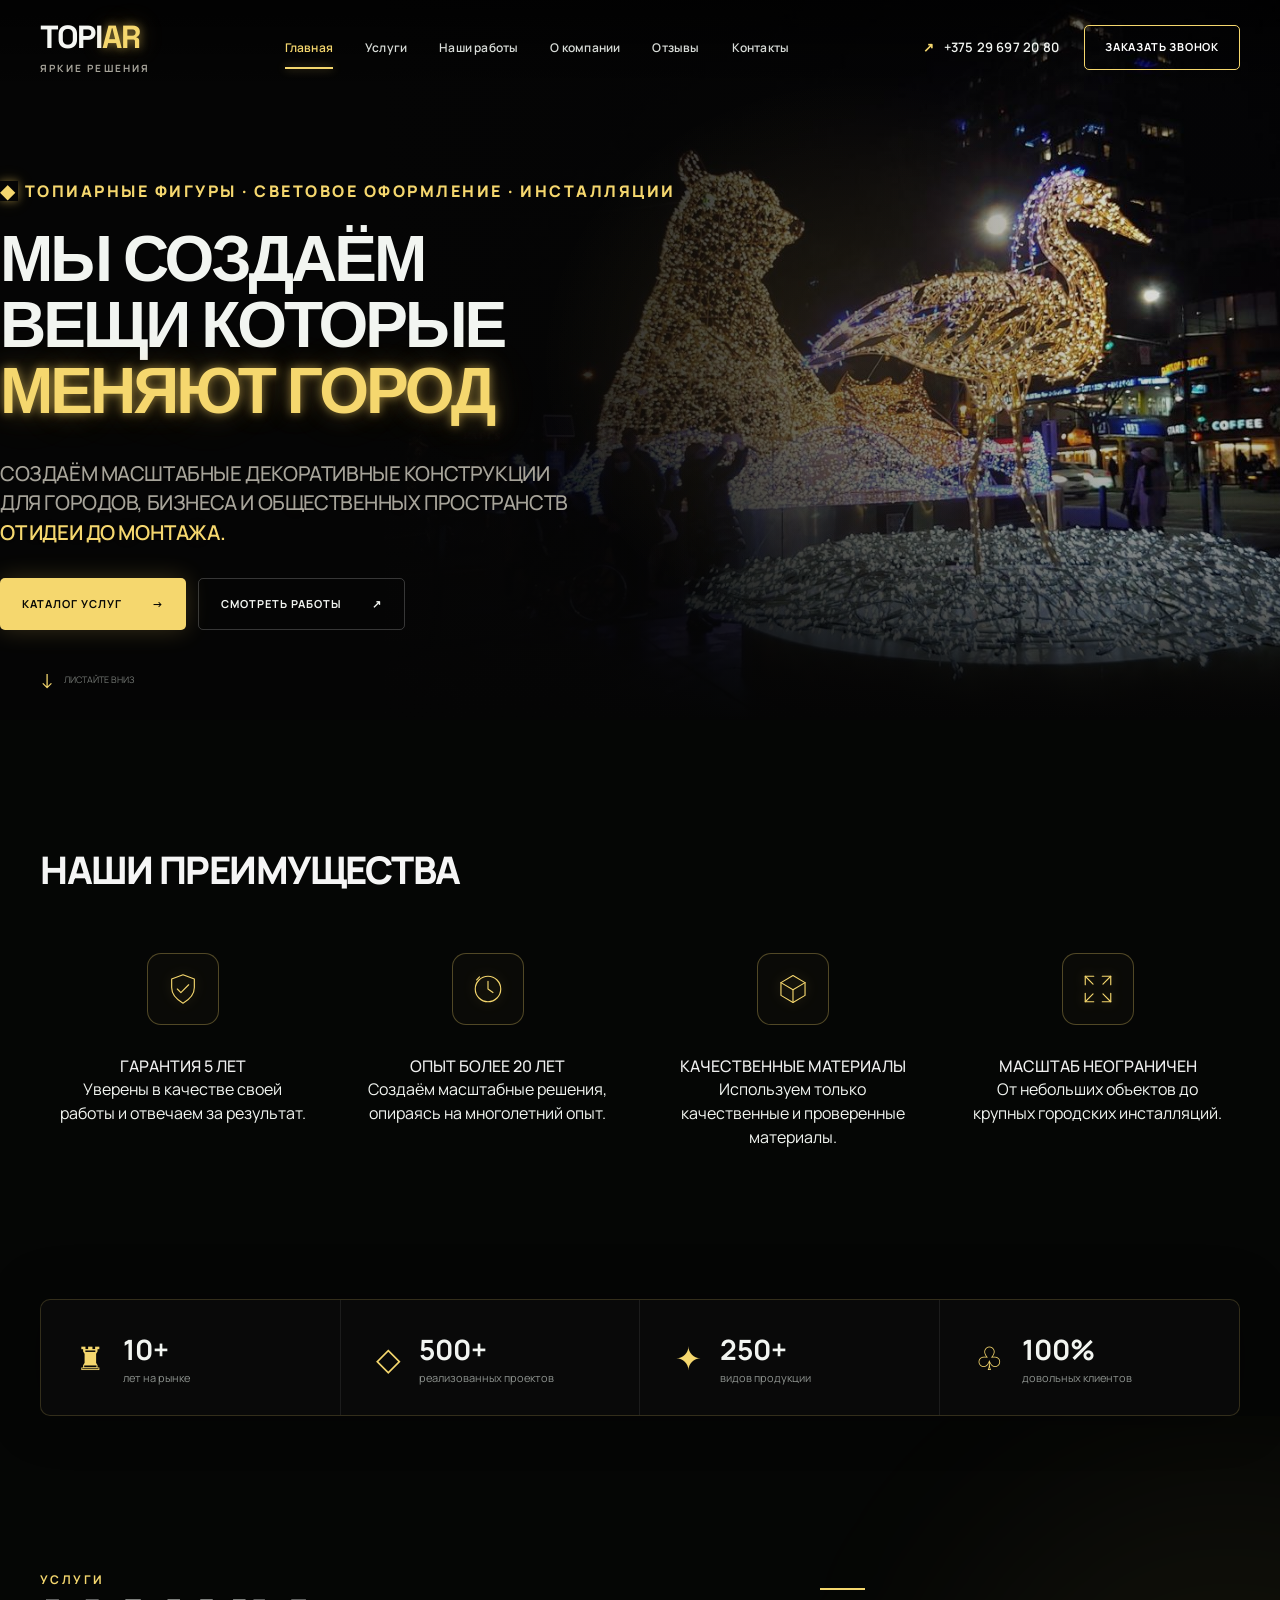
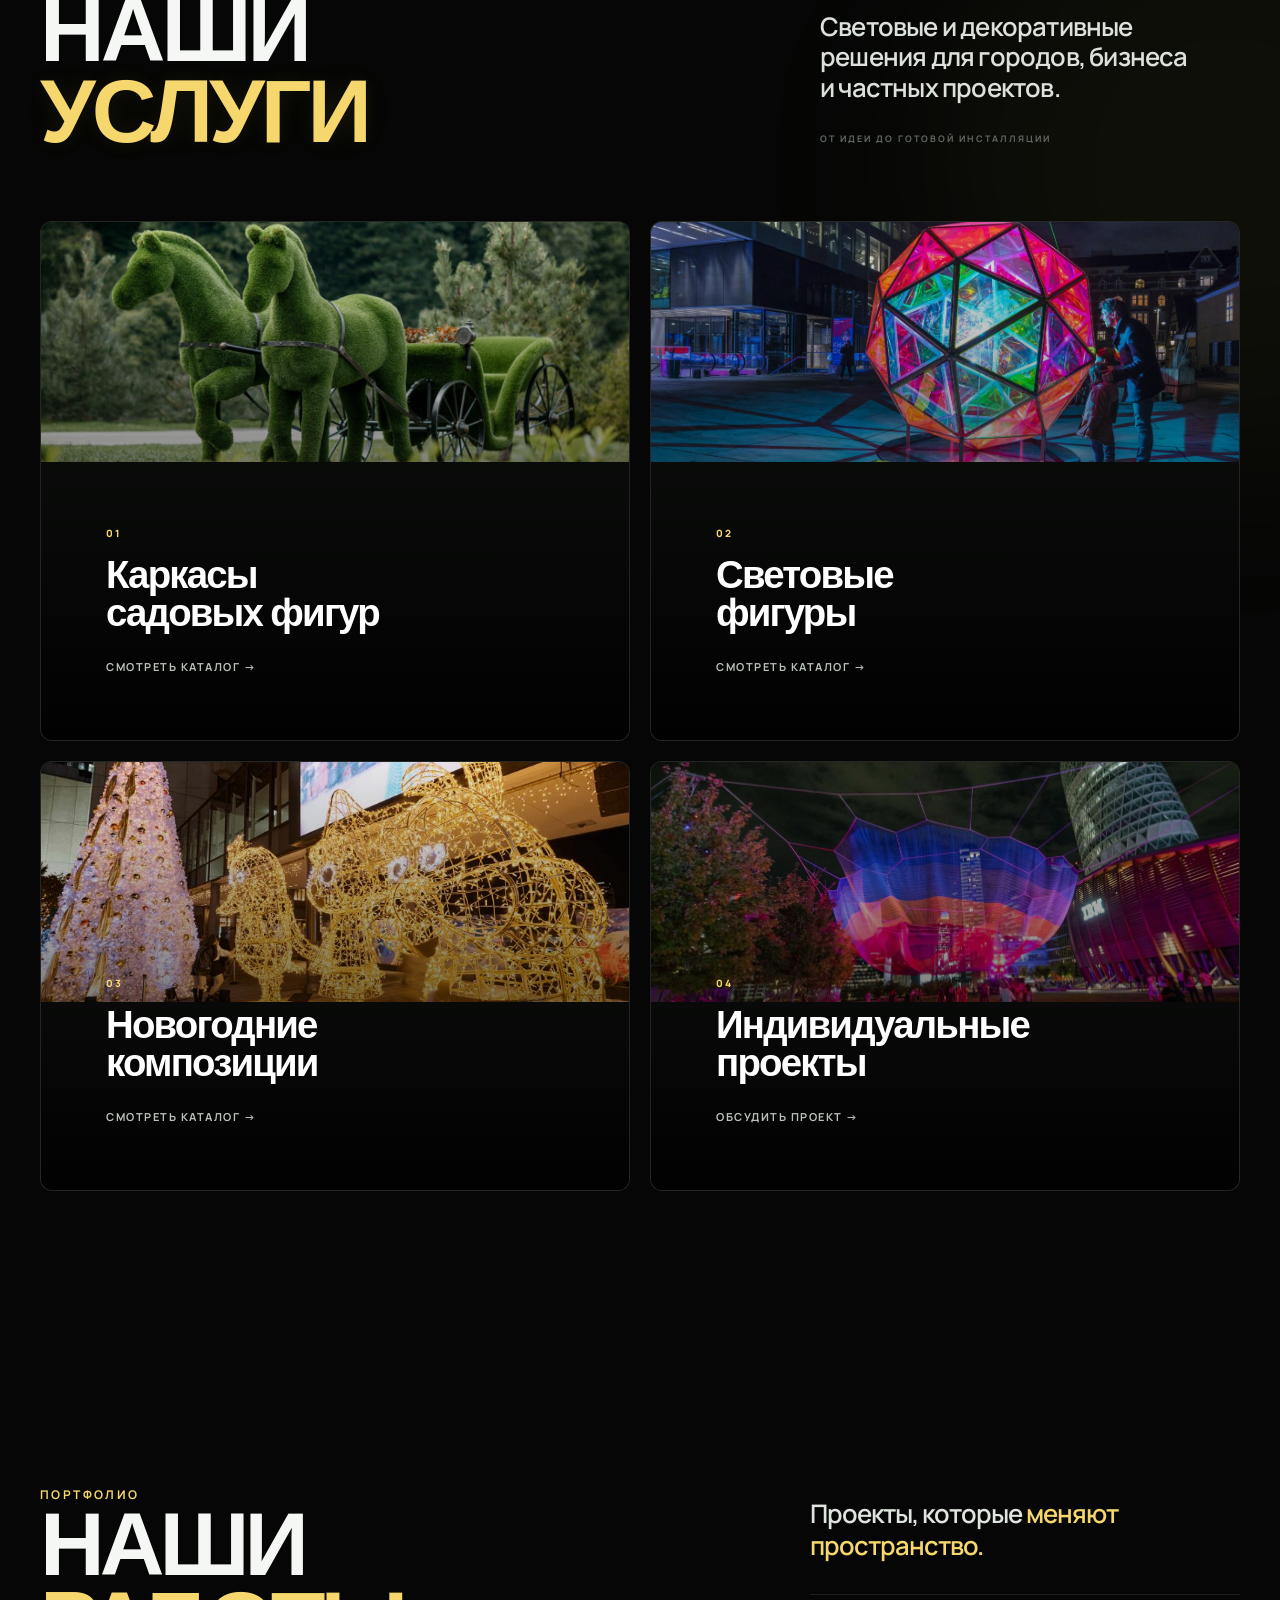
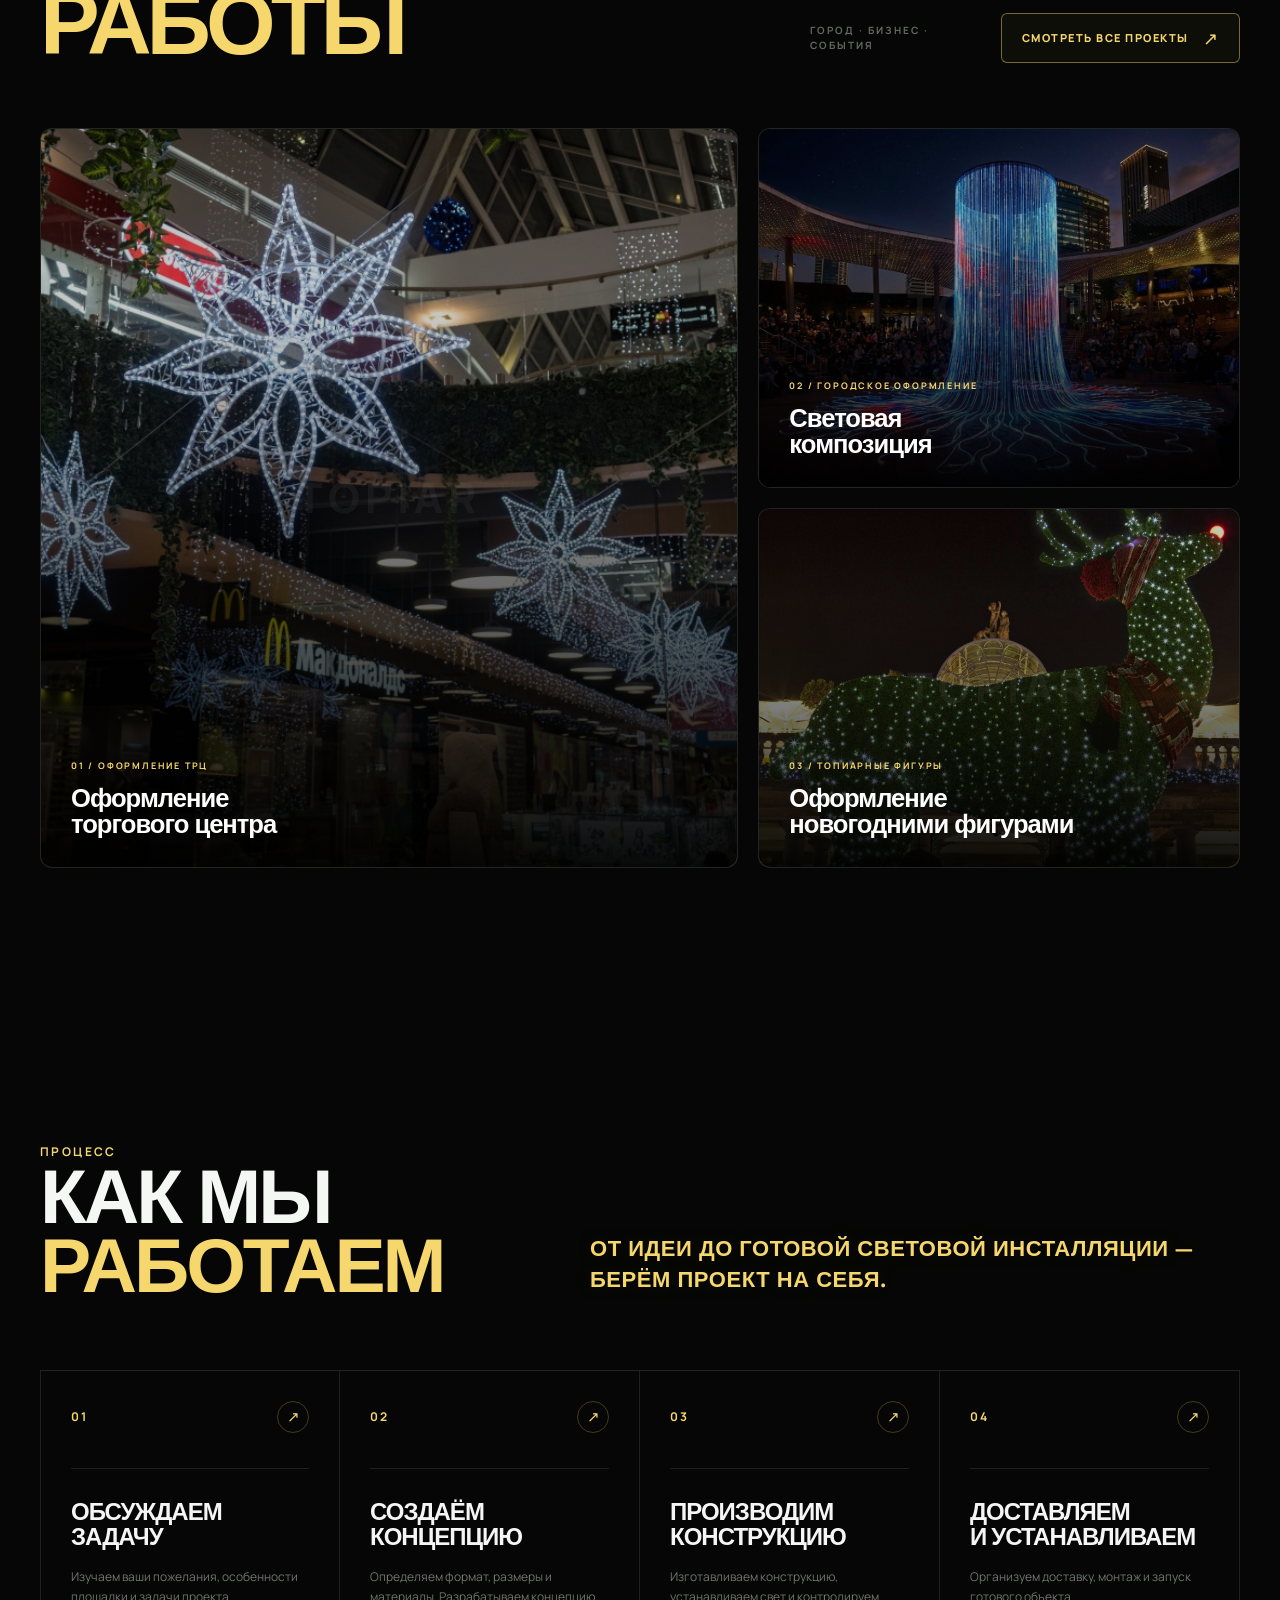
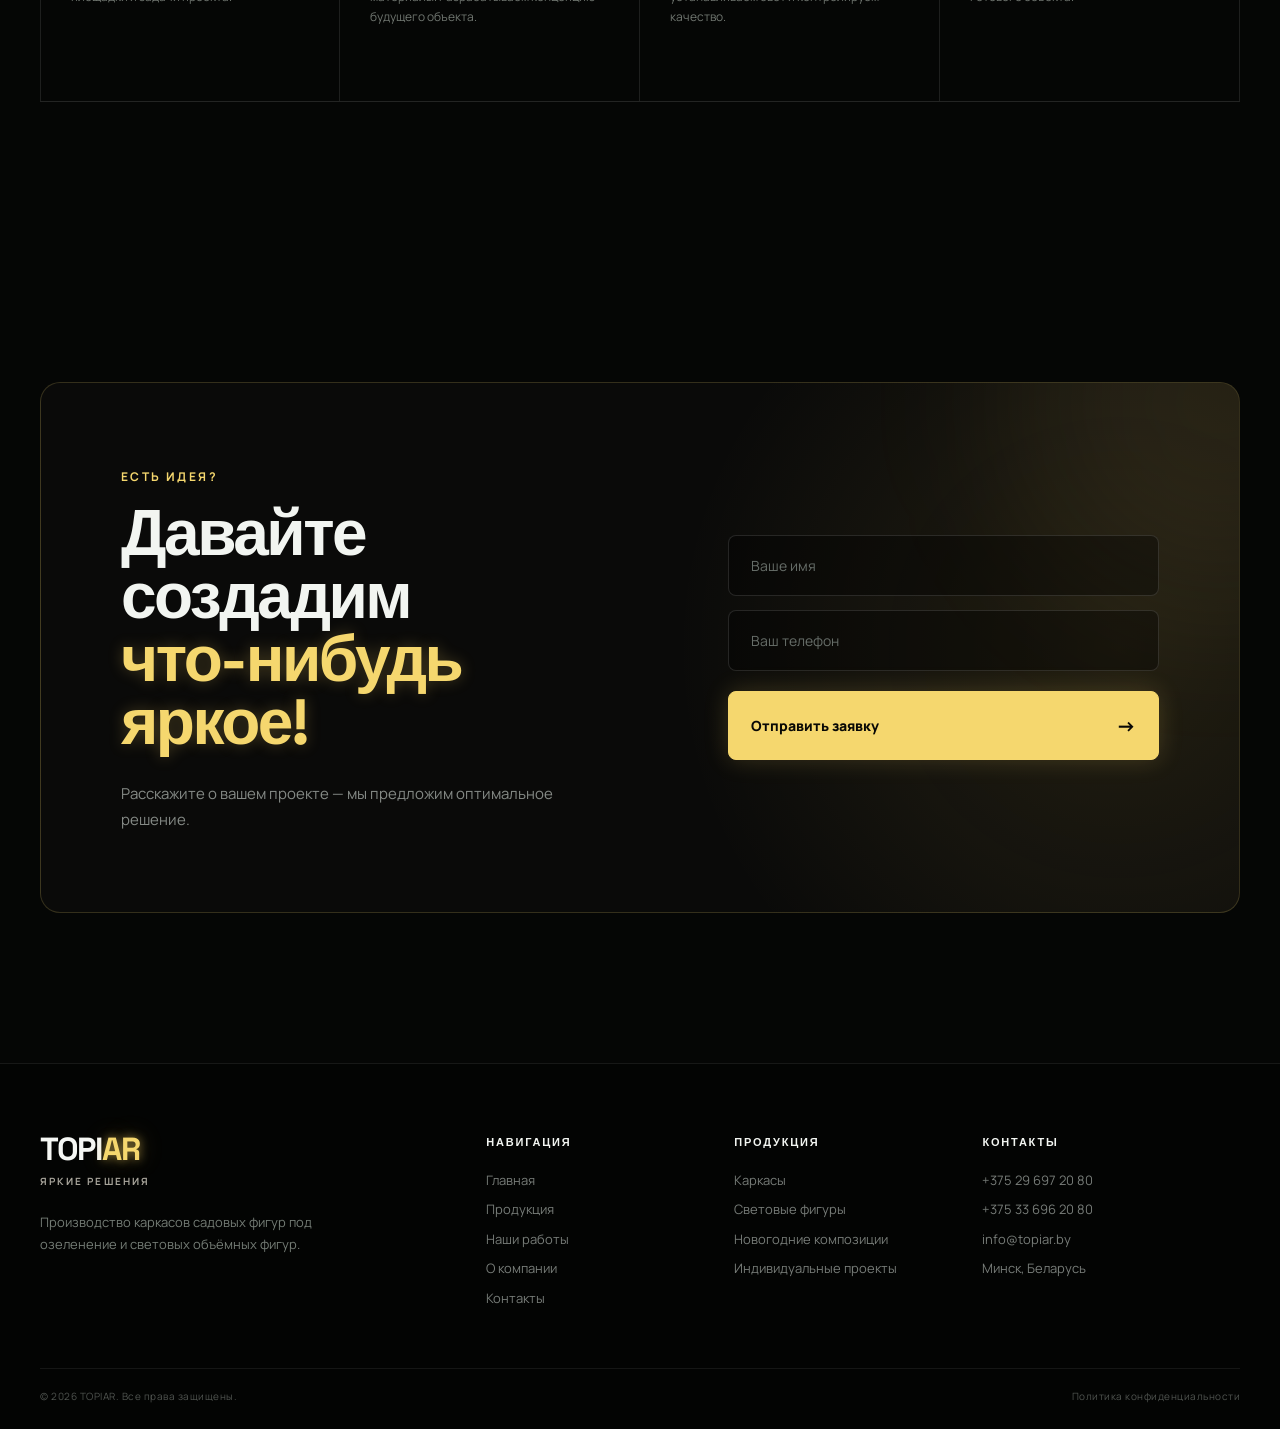
==== index.html @ 0674f288 "Обновление сайта TOPIAR" ====
<!DOCTYPE html>
<html lang="ru">
<head>
    <meta charset="UTF-8">
    <meta name="viewport" content="width=device-width, initial-scale=1.0">

    <title>TOPIAR — Делаем города ярче</title>

    <meta
        name="description"
        content="Производство каркасов садовых фигур, световых композиций и объёмных фигур."
    >

    <link rel="stylesheet" href="css/style.css">
</head>

<body>

<!-- ================= HEADER ================= -->

<header class="header">

    <div class="container header-inner">

<a href="index.html" class="logo">
    <span class="logo-main">
        TOPI<span class="logo-accent">AR</span>
    </span>

    <span class="logo-subtitle">
        ЯРКИЕ РЕШЕНИЯ
    </span>
</a>

<nav class="nav">
    <a href="index.html" class="active">Главная</a>
    <a href="services.html">Услуги</a>
    <a href="projects.html">Наши работы</a>
    <a href="about.html">О компании</a>
    <a href="reviews.html">Отзывы</a>
    <a href="contacts.html">Контакты</a>
</nav>

        <div class="header-right">

            <a href="tel:+375296972080" class="phone">
                <span>↗</span>
                +375 29 697 20 80
            </a>

<a href="contacts.html" class="header-button">
    Заказать звонок
</a>

        </div>

        <button class="mobile-menu">
            ☰
        </button>

    </div>

</header>


<!-- ================= HERO ================= -->

<main>

<section class="hero">

    <div class="hero-background"></div>

    <div class="container hero-content">

<div class="hero-text">

<div class="eyebrow">
    <span class="eyebrow-mark">◆</span>
    ТОПИАРНЫЕ ФИГУРЫ · СВЕТОВОЕ ОФОРМЛЕНИЕ · ИНСТАЛЛЯЦИИ
</div>

<h1>
    МЫ СОЗДАЁМ
    <br>
    ВЕЩИ КОТОРЫЕ
    <br>
    <strong>МЕНЯЮТ ГОРОД</strong>
</h1>

<p class="hero-description">
    Создаём масштабные декоративные конструкции <br>
    для городов, бизнеса и общественных пространств<br>
    <span>от идеи до монтажа.</span>
</p>

 

    <div class="hero-buttons">
        <a href="services.html" class="button button-primary">
            Каталог услуг <span>→</span>
        </a>

        <a href="projects.html" class="button button-outline">
            Смотреть работы <span>↗</span>
        </a>
    </div>

</div>
            </div>

            <div class="hero-video">

                <div class="play-button">
                    ▶
                </div>

                <div>
                    <span>Видео о производстве</span>
                    <small>1:24</small>
                </div>

            </div>

        </div>

    </div>

    <div class="hero-scroll">
        <span>↓</span>
        ЛИСТАЙТЕ ВНИЗ
    </div>

</section>
<section class="advantages" id="advantages">
    <div class="container">

        <h2 class="advantages-title">
            НАШИ ПРЕИМУЩЕСТВА
        </h2>

        <div class="advantages-grid">

    <div class="advantage-item">
        <div class="advantage-icon">
            <svg viewBox="0 0 48 48" aria-hidden="true">
                <path d="M24 4L40 10V22C40 32 33 39 24 44C15 39 8 32 8 22V10L24 4Z"/>
                <path d="M16 24L21 29L32 18"/>
            </svg>
        </div>

        <h3>ГАРАНТИЯ 5 ЛЕТ</h3>
        <p>Уверены в качестве своей работы и отвечаем за результат.</p>
    </div>


    <div class="advantage-item">
        <div class="advantage-icon">
            <svg viewBox="0 0 48 48" aria-hidden="true">
                <circle cx="24" cy="24" r="18"/>
                <path d="M24 13V24L31 29"/>
                <path d="M12 7L8 11"/>
            </svg>
        </div>

        <h3>ОПЫТ БОЛЕЕ 20 ЛЕТ</h3>
        <p>Создаём масштабные решения, опираясь на многолетний опыт.</p>
    </div>


    <div class="advantage-item">
        <div class="advantage-icon">
            <svg viewBox="0 0 48 48" aria-hidden="true">
                <path d="M24 5L41 15V33L24 43L7 33V15L24 5Z"/>
                <path d="M7 15L24 25L41 15"/>
                <path d="M24 25V43"/>
            </svg>
        </div>

        <h3>КАЧЕСТВЕННЫЕ МАТЕРИАЛЫ</h3>
        <p>Используем только качественные и проверенные материалы.</p>
    </div>


    <div class="advantage-item">
        <div class="advantage-icon">
            <svg viewBox="0 0 48 48" aria-hidden="true">
                <path d="M18 6H6V18"/>
                <path d="M30 6H42V18"/>
                <path d="M6 30V42H18"/>
                <path d="M42 30V42H30"/>
                <path d="M6 6L17 17"/>
                <path d="M42 6L31 17"/>
                <path d="M6 42L17 31"/>
                <path d="M42 42L31 31"/>
            </svg>
        </div>

        <h3>МАСШТАБ НЕОГРАНИЧЕН</h3>
        <p>От небольших объектов до крупных городских инсталляций.</p>
    </div>

</div>

    </div>
</section>

<!-- ================= STATS ================= -->

<section class="stats-section">

    <div class="container">

        <div class="stats">

            <div class="stat">
                <div class="stat-icon">♜</div>
                <div>
                    <strong>10+</strong>
                    <span>лет на рынке</span>
                </div>
            </div>

            <div class="stat">
                <div class="stat-icon">◇</div>
                <div>
                    <strong>500+</strong>
                    <span>реализованных проектов</span>
                </div>
            </div>

            <div class="stat">
                <div class="stat-icon">✦</div>
                <div>
                    <strong>250+</strong>
                    <span>видов продукции</span>
                </div>
            </div>

            <div class="stat">
                <div class="stat-icon">♧</div>
                <div>
                    <strong>100%</strong>
                    <span>довольных клиентов</span>
                </div>
            </div>

        </div>

    </div>

</section>

<!-- =========================
     НАШИ УСЛУГИ
========================= -->

<section class="products" id="services">

    <div class="container">

        <div class="products-header">

            <div class="products-title-wrap">

                <span class="section-label">УСЛУГИ</span>

                <h2 class="products-title">
                    НАШИ<br>
                    <span>УСЛУГИ</span>
                </h2>

            </div>

            <div class="products-intro">

                <div class="products-intro-line"></div>

                <p>
                    Световые и декоративные решения
                    для городов, бизнеса и частных проектов.
                </p>

                <span class="products-intro-note">
                    ОТ ИДЕИ ДО ГОТОВОЙ ИНСТАЛЛЯЦИИ
                </span>

            </div>

        </div>
        <div class="products-grid">

            <!-- КАРКАСЫ -->

            <a href="services.html#topiary" class="product-card">

                <div class="product-image product-image-1"></div>

                <div class="product-overlay"></div>

                <div class="product-content">

                    <span class="product-number">01</span>

                    <h3>Каркасы<br>садовых фигур</h3>

                    <span class="product-link">
                        Смотреть каталог →
                    </span>

                </div>

            </a>


            <!-- СВЕТОВЫЕ ФИГУРЫ -->

            <a href="services.html#light" class="product-card">

                <div class="product-image product-image-2"></div>

                <div class="product-overlay"></div>

                <div class="product-content">

                    <span class="product-number">02</span>

                    <h3>Световые<br>фигуры</h3>

                    <span class="product-link">
                        Смотреть каталог →
                    </span>

                </div>

            </a>


            <!-- НОВОГОДНИЕ -->

            <a href="services.html#newyear" class="product-card">

                <div class="product-image product-image-3"></div>

                <div class="product-overlay"></div>

                <div class="product-content">

                    <span class="product-number">03</span>

                    <h3>Новогодние<br>композиции</h3>

                    <span class="product-link">
                        Смотреть каталог →
                    </span>

                </div>

            </a>


            <!-- ИНДИВИДУАЛЬНЫЕ -->

            <a href="services.html#individual" class="product-card">

                <div class="product-image product-image-4"></div>

                <div class="product-overlay"></div>

                <div class="product-content">

                    <span class="product-number">04</span>

                    <h3>Индивидуальные<br>проекты</h3>

                    <span class="product-link">
                        Обсудить проект →
                    </span>

                </div>

            </a>

        </div>

    </div>

</section>
<!-- =========================
     НАШИ РАБОТЫ
========================= -->
<section class="projects" id="projects">

    <div class="container">

        <div class="projects-header">

            <div class="projects-title-wrap">

                <span class="section-label">ПОРТФОЛИО</span>

                <h2>
                    НАШИ<br>
                    <span>РАБОТЫ</span>
                </h2>

            </div>

            <div class="projects-intro">

                <p>
                    Проекты, которые
                    <span>меняют пространство.</span>
                </p>

                <div class="projects-intro-bottom">

                    <span>
                        ГОРОД · БИЗНЕС · СОБЫТИЯ
                    </span>

                    <a href="projects.html" class="projects-all">
                        Смотреть все проекты
                        <strong>↗</strong>
                    </a>

                </div>

            </div>

        </div>


        <div class="projects-grid">

            <!-- =========================
                 ПРОЕКТ 1
            ========================= -->

            <a href="projects.html#project-01"
               class="project project-main">

                <div class="project-image project-image-1">
                    <span>TOPIAR</span>
                </div>

                <div class="project-overlay"></div>

                <div class="project-info">

                    <span>
    01 / ОФОРМЛЕНИЕ ТРЦ
</span>

<h3>
    Оформление<br>
    торгового центра
</h3>

                </div>

            </a>


            <!-- =========================
                 ПРОЕКТ 2
            ========================= -->

            <a href="projects.html#project-02"
               class="project">

                <div class="project-image project-image-2">
                    <span>TOPIAR</span>
                </div>

                <div class="project-overlay"></div>

                <div class="project-info">

                    <span>
    02 / ГОРОДСКОЕ ОФОРМЛЕНИЕ
</span>

<h3>
    Световая<br>
    композиция
</h3> 

                </div>

            </a>


            <!-- =========================
                 ПРОЕКТ 3
            ========================= -->

            <a href="projects.html#project-03"
               class="project">

                <div class="project-image project-image-3">
                    <span>TOPIAR</span>
                </div>

                <div class="project-overlay"></div>

                <div class="project-info">

                    <span>
    03 / ТОПИАРНЫЕ ФИГУРЫ
</span>

<h3>
    Оформление<br>
    новогодними фигурами
</h3>

                </div>

            </a>

        </div>

    </div>

</section>
<!-- =========================
     КАК МЫ РАБОТАЕМ
========================= -->

<section class="how-we-work" id="how-we-work">

    <div class="container">

        <div class="work-header">

            <div>
                <span class="section-label">ПРОЦЕСС</span>

                <h2>
                    КАК МЫ<br>
                    <span>РАБОТАЕМ</span>
                </h2>
            </div>

            <p>
                От идеи до готовой световой инсталляции —
                берём проект на себя.
            </p>

        </div>


        <div class="work-steps">

    <div class="work-step">

        <div class="work-step-top">
            <span class="work-number">01</span>
            <span class="work-arrow">↗</span>
        </div>

        <div class="work-line"></div>

        <h3>
            ОБСУЖДАЕМ<br>
            ЗАДАЧУ
        </h3>

        <p>
            Изучаем ваши пожелания,
            особенности площадки
            и задачи проекта.
        </p>

    </div>


    <div class="work-step">

        <div class="work-step-top">
            <span class="work-number">02</span>
            <span class="work-arrow">↗</span>
        </div>

        <div class="work-line"></div>

        <h3>
            СОЗДАЁМ<br>
            КОНЦЕПЦИЮ
        </h3>

        <p>
            Определяем формат, размеры
            и материалы. Разрабатываем
            концепцию будущего объекта.
        </p>

    </div>


    <div class="work-step">

        <div class="work-step-top">
            <span class="work-number">03</span>
            <span class="work-arrow">↗</span>
        </div>

        <div class="work-line"></div>

        <h3>
            ПРОИЗВОДИМ<br>
            КОНСТРУКЦИЮ
        </h3>

        <p>
            Изготавливаем конструкцию,
            устанавливаем свет
            и контролируем качество.
        </p>

    </div>


    <div class="work-step">

        <div class="work-step-top">
            <span class="work-number">04</span>
            <span class="work-arrow">↗</span>
        </div>

        <div class="work-line"></div>

        <h3>
            ДОСТАВЛЯЕМ<br>
            И УСТАНАВЛИВАЕМ
        </h3>

        <p>
            Организуем доставку,
            монтаж и запуск
            готового объекта.
        </p>

    </div>

</div>

    </div>

</section>

<!-- ================= CONTACT CTA ================= -->

<section class="contact" id="contact">

    <div class="container">

        <div class="contact-box">

            <div class="contact-text">

                <span class="section-label">
                    ЕСТЬ ИДЕЯ?
                </span>

                <h2>
                    Давайте создадим
                    <strong>что-нибудь яркое!</strong>
                </h2>

                <p>
                    Расскажите о вашем проекте —
                    мы предложим оптимальное решение.
                </p>

            </div>


            <form class="contact-form">

                <input
                    type="text"
                    placeholder="Ваше имя"
                >

                <input
                    type="tel"
                    placeholder="Ваш телефон"
                >

                <button type="submit">
                    Отправить заявку
                    <span>→</span>
                </button>

            </form>

        </div>

    </div>

</section>

</main>


<!-- ================= FOOTER ================= -->

<footer class="footer" id="contacts">

    <div class="container footer-grid">

        <div class="footer-brand">

            <a href="#" class="logo">
    <span class="logo-main">
        TOPI<span class="logo-accent">AR</span>
    </span>

    <span class="logo-subtitle">
        ЯРКИЕ РЕШЕНИЯ
    </span>
</a>

            <p>
                Производство каркасов садовых фигур
                под озеленение и световых объёмных фигур.
            </p>

        </div>


        <div class="footer-column">

            <h4>Навигация</h4>

            <a href="#">Главная</a>
            <a href="#products">Продукция</a>
            <a href="#projects">Наши работы</a>
            <a href="#about">О компании</a>
            <a href="#contacts">Контакты</a>

        </div>


        <div class="footer-column">

            <h4>Продукция</h4>

            <a href="#">Каркасы</a>
            <a href="#">Световые фигуры</a>
            <a href="#">Новогодние композиции</a>
            <a href="#">Индивидуальные проекты</a>

        </div>


        <div class="footer-column">

            <h4>Контакты</h4>

            <a href="tel:+375296972080">
                +375 29 697 20 80
            </a>

            <a href="tel:+375336962080">
                +375 33 696 20 80
            </a>

            <a href="mailto:info@topiar.by">
                info@topiar.by
            </a>

            <span>
                Минск, Беларусь
            </span>

        </div>

    </div>


    <div class="container footer-bottom">

        <span>
            © 2026 TOPIAR. Все права защищены.
        </span>

        <span>
            Политика конфиденциальности
        </span>

    </div>

</footer>


<script src="js/main.js"></script>

</body>
</html>
---- css/style.css ----
@import url('https://fonts.googleapis.com/css2?family=Manrope:wght@400;500;600;700;800&display=swap');
@import url('https://fonts.googleapis.com/css2?family=Manrope:wght@400;500;600;700;800&family=Space+Grotesk:wght@400;500;600;700&display=swap');
body {
    font-family: "Manrope", sans-serif;
}

h1,
h2,
h3,
h4,
.logo-main {
    font-family: "Space Grotesk", sans-serif;
}
/* ================= RESET ================= */

* {
    margin: 0;
    padding: 0;
    box-sizing: border-box;
}

html {
    scroll-behavior: smooth;
}

body {
    font-family: 'Manrope', sans-serif;
    background: #050605;
    color: #ffffff;
    line-height: 1.5;
}

a {
    color: inherit;
    text-decoration: none;
}

button,
input {
    font-family: inherit;
}


/* ================= VARIABLES ================= */

:root {
    --green: #F5D76E;
    --green-dark:  #B89632;
    --black: #050605;
    --card: #0A0A09;
    --border: rgba(245, 215, 110, 0.18);
    --gray: #949894;
}


/* ================= CONTAINER ================= */

.container {
    width: min(1400px, calc(100% - 80px));
    margin: 0 auto;
}


/* ================= HEADER ================= */

.header {
    position: absolute;
    top: 0;
    left: 0;
    width: 100%;
    z-index: 20;
    padding: 22px 0;
    background: linear-gradient(
        to bottom,
        rgba(0, 0, 0, 0.7),
        transparent
    );
}

.header-inner {
    display: flex;
    align-items: center;
    justify-content: space-between;
    gap: 30px;
}


/* ================= LOGO ================= */

/* =========================
   TOPIAR LOGO
========================= */

/* =========================
   TOPIAR LOGO
========================= */

.logo {
    display: inline-flex;
    flex-direction: column;
    align-items: flex-start;

    width: max-content;

    text-decoration: none;
    color: #fff;

    transition: transform 0.3s ease;
}

.logo:hover {
    transform: translateY(-1px);
}

.logo-main {
    display: block;

    width: max-content;

    font-family: "Arial Black", Arial, sans-serif;
    font-size: 32px;
    font-weight: 900;
    line-height: 1;

    letter-spacing: -2.5px;
    white-space: nowrap;

    color: #f5f7f4;
}

.logo-accent {
    display: inline;

    color: #F5D76E;

    text-shadow:
        0 0 10px rgba(245, 215, 110, 0.45),
        0 0 25px rgba(245, 215, 110, 0.18);
}

.logo-subtitle {
    display: block;

    margin-top: 9px;

    font-family: "Manrope", sans-serif;
    font-size: 9px;
    font-weight: 700;

    line-height: 1;
    letter-spacing: 2.5px;

    color: #777f78;

    text-transform: uppercase;
    white-space: nowrap;
}



/* =========================
   MOBILE
========================= */

@media (max-width: 768px) {

    .logo-main {
        font-size: 27px;
        letter-spacing: -2.3px;
    }

    .logo-subtitle {
        margin-top: 7px;
        font-size: 6px;
        letter-spacing: 2.7px;
    }

}

/* ================= NAV ================= */

.nav {
    display: flex;
    align-items: center;
    gap: 32px;
}

.nav a {
    position: relative;
    font-size: 13px;
    color: #d8dcd8;
    transition: 0.3s;
}

.nav a:hover,
.nav a.active {
    color: var(--green);
}

.nav a.active::after {
    content: '';
    position: absolute;
    left: 0;
    bottom: -12px;
    width: 100%;
    height: 2px;
    background: var(--green);
}


/* ================= HEADER RIGHT ================= */

.header-right {
    display: flex;
    align-items: center;
    gap: 25px;
}

.phone {
    font-size: 13px;
    white-space: nowrap;
}

.phone span {
    color: var(--green);
    margin-right: 6px;
}

.header-button {
    padding: 13px 20px;
    border: 1px solid var(--green);
    border-radius: 5px;
    color: white;
    font-size: 12px;
    transition: 0.3s;
}

.header-button:hover {
    background: var(--green);
    color: #050605;
}

.mobile-menu {
    display: none;
    background: none;
    border: none;
    color: white;
    font-size: 25px;
}


/* ================= HERO ================= */

.hero {
    position: relative;
    min-height: 720px;
    overflow: hidden;
    display: flex;
    align-items: center;
}

.hero-background {
    position: absolute;
    inset: 0;

    background:
        radial-gradient(
            circle at 75% 45%,
            rgba(86, 135, 30, 0.18),
            transparent 35%
        ),
        linear-gradient(
            90deg,
            #050605 0%,
            rgba(5, 6, 5, 0.92) 35%,
            rgba(5, 6, 5, 0.2) 70%,
            #050605 100%
        );

    z-index: -1;
}

.hero-background::after {
    content: '';
    position: absolute;
    right: 0;
    top: 0;
    width: 65%;
    height: 100%;

    background:
        radial-gradient(
            ellipse at center,
            rgba(140, 255, 0, 0.12),
            transparent 55%
        );

    opacity: 0.8;
}


.hero-content {
    position: relative;
    z-index: 2;
    padding-top: 90px;
}

.hero-text {
    width: 600px;
}


.eyebrow {
    display: flex;
    align-items: center;
    gap: 10px;

    margin-bottom: 25px;

    font-size: 12px;
    color: var(--green);
    font-weight: 600;
    letter-spacing: 0.5px;
}

.eyebrow span {
    width: 25px;
    height: 2px;
    background: var(--green);
}


.hero h1 {
    font-size: clamp(48px, 5vw, 76px);
    line-height: 1.03;
    letter-spacing: -3px;
    font-weight: 700;
}

.hero h1 strong {
    display: block;
    color: var(--green);
    font-weight: 700;
    text-shadow:
        0 0 10px rgba(245, 215, 110, 0.35),
        0 0 25px rgba(245, 215, 110, 0.18);
}


.hero-description {
    max-width: 760px;
    margin-top: 34px;

    font-family: "Manrope", sans-serif;
    font-size: clamp(19px, 1.6vw, 24px);
    font-weight: 500;
    line-height: 1.45;
    letter-spacing: -0.02em;

    color: #A7A49A;
}

.hero-description span {
    color: #F5D76E;
    font-weight: 600;
}
/* =========================
   НАШИ ПРЕИМУЩЕСТВА
========================= */

.advantages {
    padding: 130px 0 140px;
    background: #050605;
}

.advantages-title {
    margin: 0 0 55px;

    font-family: "Manrope", sans-serif;
    font-size: 38px;
    font-weight: 800;

    line-height: 1;
    letter-spacing: -1.5px;

    text-transform: uppercase;

    color: #f5f5f5;
}


/* GRID */

.advantages-grid {
    display: grid;
    grid-template-columns: repeat(4, 1fr);

    gap: 20px;
}


/* ITEM */

.advantage-item {
    display: flex;
    flex-direction: column;
    align-items: center;

    text-align: center;

    padding: 10px 15px;
}


/* ICON */

.advantage-icon {
    display: flex;
    align-items: center;
    justify-content: center;

    width: 90px;
    height: 90px;

    margin-bottom: 28px;

    border: 1px solid rgba(245, 215, 110, 0.35);
    border-radius: 50%;

    font-size: 42px;
    font-weight: 300;

    color: var(--green);

    text-shadow:
        0 0 15px rgba(245, 215, 110, 0.35);

    transition: all 0.3s ease;
}

.advantage-item:hover .advantage-icon {
    transform: translateY(-5px);

    border-color: var(--green);

    box-shadow:
        0 0 25px rgba(245, 215, 110, 0.15);
}


/* TEXT */

.advantage-item h3 {
    margin: 0;

    font-family: "Manrope", sans-serif;
    font-size: 16px;
    font-weight: 500;

    line-height: 1.4;

    color: #f0f0f0;
}


/* MOBILE */

@media (max-width: 900px) {

    .advantages-grid {
        grid-template-columns: repeat(2, 1fr);
        row-gap: 50px;
    }

}

@media (max-width: 550px) {

    .advantages {
        padding: 70px 0;
    }

    .advantages-title {
        font-size: 30px;
        margin-bottom: 45px;
    }

    .advantages-grid {
        grid-template-columns: 1fr 1fr;
        gap: 35px 10px;
    }

    .advantage-icon {
        width: 70px;
        height: 70px;

        margin-bottom: 20px;

        font-size: 30px;
    }

    .advantage-item h3 {
        font-size: 13px;
    }

}

/* ================= SLOGAN ================= */

.hero-slogan {
    display: inline-flex;
    align-items: center;
    gap: 12px;

    margin-top: 25px;

    color: var(--green);
    font-size: 19px;
    font-weight: 700;
    letter-spacing: 1px;
}

.hero-slogan span {
    font-size: 22px;
}


/* ================= BUTTONS ================= */

.hero-buttons {
    display: flex;
    gap: 12px;
    margin-top: 30px;
}

.button {
    display: inline-flex;
    align-items: center;
    justify-content: center;
    gap: 30px;

    padding: 17px 22px;

    border-radius: 5px;

    font-size: 13px;
    font-weight: 600;

    transition: 0.3s;
}

.button-primary {
    background: var(--green);
    color: #071000;

    box-shadow:
        0 0 30px rgba(245, 215, 110, 0.2);
}

.button-primary:hover {
    box-shadow:
        0 0 45px rgba(245, 215, 110, 0.4);

    transform: translateY(-2px);
}

.button-outline {
    border: 1px solid rgba(255,255,255,0.2);
}

.button-outline:hover {
    border-color: var(--green);
    color: var(--green);
}


/* ================= VIDEO ================= */

.hero-video {
    display: flex;
    align-items: center;
    gap: 14px;

    margin-top: 35px;

    color: #ddd;
    font-size: 12px;
}

.hero-video small {
    display: block;
    margin-top: 3px;
    color: #777;
}

.play-button {
    width: 45px;
    height: 45px;

    display: flex;
    align-items: center;
    justify-content: center;

    border: 1px solid rgba(255,255,255,0.5);
    border-radius: 50%;

    font-size: 12px;
}


/* ================= SCROLL ================= */

.hero-scroll {
    position: absolute;
    bottom: 25px;
    left: 40px;

    display: flex;
    align-items: center;
    gap: 10px;

    font-size: 9px;
    color: #737773;
}

.hero-scroll span {
    font-size: 20px;
    color: var(--green);
}


/* ================= STATS ================= */

.stats-section {
    position: relative;
    z-index: 5;
}

.stats {
    display: grid;
    grid-template-columns: repeat(4, 1fr);

    border: 1px solid var(--border);
    border-radius: 10px;

    background: rgba(10, 10, 10, 0.95);

    box-shadow:
        0 0 50px rgba(0,0,0,0.4);
}

.stat {
    display: flex;
    align-items: center;
    gap: 18px;

    padding: 28px 35px;

    border-right: 1px solid rgba(255,255,255,0.08);
}

.stat:last-child {
    border-right: none;
}

.stat-icon {
    font-size: 32px;
    color: var(--green);
}

.stat strong {
    display: block;
    font-size: 28px;
}

.stat span {
    display: block;
    color: #8e938f;
    font-size: 11px;
}


/* ================= SECTIONS ================= */

.products,
.projects,
.contact {
    padding: 120px 0;
}

.section-heading {
    display: flex;
    justify-content: space-between;
    align-items: end;

    margin-bottom: 40px;
}

.section-label {
    color: var(--green);
    font-size: 10px;
    letter-spacing: 2px;
    font-weight: 700;
}

.section-heading h2 {
    margin-top: 10px;
    font-size: 44px;
    letter-spacing: -2px;
}

.section-link {
    color: var(--green);
    font-size: 12px;
}


/* ================= PRODUCTS ================= */

.product-grid {
    display: grid;
    grid-template-columns: repeat(4, 1fr);
    gap: 16px;
}

.product-card {
    overflow: hidden;

    background: #0C0C0B;

    border: 1px solid rgba(255,255,255,0.08);
    border-radius: 8px;

    transition: 0.4s;
}

.product-card:hover {
    transform: translateY(-7px);
    border-color: var(--border);
    box-shadow: 0 15px 40px rgba(0,0,0,0.4);
}

.product-image {
    height: 240px;

    background:
        radial-gradient(
            circle at center,
            rgba(245,215,110,0.15),
            transparent 55%
        ),
        linear-gradient(
            135deg,
            #11110F,
            #050605
        );
}

.image-one {
    background:
        radial-gradient(circle, rgba(245,215,110,.25), transparent 50%),
        linear-gradient(135deg,#15140F,#050605);
}

.image-two {
    background:
        radial-gradient(circle, rgba(255,195,70,.2), transparent 50%),
        linear-gradient(135deg,#332b16,#050605);
}

.image-three {
    background:
        radial-gradient(circle, rgba(255,40,40,.25), transparent 50%),
        linear-gradient(135deg,#301515,#050605);
}

.image-four {
    background:
        radial-gradient(circle, rgba(220,220,220,.18), transparent 50%),
        linear-gradient(135deg,#242824,#050605);
}


.product-content {
    position: relative;
    padding: 25px;
}

.product-number {
    color: var(--green);
    font-size: 10px;
}

.product-content h3 {
    margin-top: 15px;
    font-size: 18px;
    line-height: 1.3;
}

.product-content p {
    margin-top: 15px;

    color: #858a86;
    font-size: 12px;
    line-height: 1.6;
}

.product-content a {
    display: inline-block;

    margin-top: 22px;

    color: var(--green);
    font-size: 11px;
}


/* ================= PROJECTS ================= */

.projects {
    background: #050505;
}

.project-grid {
    display: grid;
    grid-template-columns: 2fr 1fr 1fr;
    gap: 15px;
}

.project {
    height: 330px;

    overflow: hidden;

    border-radius: 8px;
    border: 1px solid rgba(255,255,255,0.1);
}

.project-large {
    height: 430px;
}

.project-placeholder {
    width: 100%;
    height: 100%;

    display: flex;
    align-items: center;
    justify-content: center;

    font-size: 40px;
    font-weight: 700;
    letter-spacing: 5px;

    color: rgba(255,255,255,0.1);

    background:
        radial-gradient(
            circle at center,
            rgba(245,215,110,.18),
            transparent 50%
        ),
        linear-gradient(
            135deg,
            #11110F,
            #050605
        );

    transition: 0.5s;
}

.project:hover .project-placeholder {
    transform: scale(1.04);
}


/* ================= CONTACT ================= */

.contact-box {
    position: relative;
    overflow: hidden;

    display: grid;
    grid-template-columns: 1fr 1fr;
    align-items: center;
    gap: 50px;

    padding: 60px;

    border: 1px solid var(--border);
    border-radius: 10px;

    background:
        radial-gradient(
            circle at 90% 50%,
            rgba(245,215,110,.1),
            transparent 40%
        ),
        #0A0A09;
}

.contact-text h2 {
    margin-top: 12px;

    font-size: 42px;
    line-height: 1.1;
}

.contact-text h2 strong {
    display: block;
    color: var(--green);
}

.contact-text p {
    margin-top: 20px;
    max-width: 450px;

    color: #858a86;
    font-size: 13px;
}

.contact-form {
    display: grid;
    grid-template-columns: 1fr 1fr;
    gap: 12px;
}

.contact-form input {
    width: 100%;
    padding: 18px;

    background: #070a08;

    border: 1px solid rgba(255,255,255,0.12);
    border-radius: 5px;

    color: white;
    outline: none;
}

.contact-form input:focus {
    border-color: var(--green);
}

.contact-form button {
    grid-column: span 2;

    padding: 18px;

    border: none;
    border-radius: 5px;

    background: var(--green);
    color: #071000;

    font-weight: 700;

    cursor: pointer;
}

.contact-form button span {
    margin-left: 20px;
}


/* ================= FOOTER ================= */

.footer {
    padding: 70px 0 25px;

    border-top: 1px solid rgba(255,255,255,0.08);

    background: #030403;
}

.footer-grid {
    display: grid;
    grid-template-columns: 2fr 1fr 1fr 1.3fr;
    gap: 50px;
}

.footer-brand p {
    max-width: 280px;

    margin-top: 25px;

    color: #717671;
    font-size: 11px;
}

.footer-column {
    display: flex;
    flex-direction: column;
    gap: 10px;
}

.footer-column h4 {
    margin-bottom: 10px;

    font-size: 12px;
}

.footer-column a,
.footer-column span {
    color: #777c78;
    font-size: 11px;

    transition: 0.3s;
}

.footer-column a:hover {
    color: var(--green);
}

.footer-bottom {
    display: flex;
    justify-content: space-between;

    margin-top: 60px;
    padding-top: 20px;

    border-top: 1px solid rgba(255,255,255,0.07);

    color: #505450;
    font-size: 9px;
}


/* ================= MOBILE ================= */

@media (max-width: 1000px) {

    .container {
        width: min(100% - 40px, 700px);
    }

    .nav,
    .header-right {
        display: none;
    }

    .mobile-menu {
        display: block;
    }

    .hero {
        min-height: 700px;
    }

    .hero-text {
        width: 100%;
    }

    .hero h1 {
        font-size: 48px;
    }

    .stats {
        grid-template-columns: repeat(2, 1fr);
    }

    .stat:nth-child(2) {
        border-right: none;
    }

    .stat {
        border-bottom: 1px solid rgba(255,255,255,0.08);
    }

    .product-grid {
        grid-template-columns: repeat(2, 1fr);
    }

    .project-grid {
        grid-template-columns: 1fr;
    }

    .project,
    .project-large {
        height: 300px;
    }

    .contact-box {
        grid-template-columns: 1fr;
    }

    .footer-grid {
        grid-template-columns: 1fr 1fr;
    }
}


@media (max-width: 600px) {

    .container {
        width: calc(100% - 30px);
    }

    .hero {
        min-height: 680px;
    }

    .hero h1 {
        font-size: 38px;
        letter-spacing: -1.5px;
    }

    .hero-description {
        font-size: 13px;
    }

    .hero-buttons {
        flex-direction: column;
        align-items: stretch;
    }

    .button {
        justify-content: space-between;
    }

    .stats {
        grid-template-columns: 1fr;
    }

    .stat {
        border-right: none;
    }

    .product-grid {
        grid-template-columns: 1fr;
    }

    .section-heading {
        align-items: start;
        flex-direction: column;
        gap: 15px;
    }

    .section-heading h2 {
        font-size: 34px;
    }

    .products,
    .projects,
    .contact {
        padding: 80px 0;
    }

    .contact-box {
        padding: 30px;
    }

    .contact-text h2 {
        font-size: 32px;
    }

    .contact-form {
        grid-template-columns: 1fr;
    }

    .contact-form button {
        grid-column: span 1;
    }

    .footer-grid {
        grid-template-columns: 1fr;
    }

    .footer-bottom {
        flex-direction: column;
        gap: 10px;
    }
}
/* =========================
   PRODUCTS
========================= */

.products {
    padding: 140px 0;
    background: #050505;
}


/* HEADER */

.products-header {
    display: flex;
    justify-content: space-between;
    align-items: flex-end;

    margin-bottom: 70px;
}

.products-header h2 {
    margin: 0;

    font-size: clamp(48px, 7vw, 90px);
    font-weight: 800;

    line-height: 0.9;
    letter-spacing: -4px;

    color: #f5f7f4;
}

.products-header h2 span {
    color: var(--green);
}

.products-header p {
    max-width: 380px;

    margin: 0;

    font-size: 15px;
    line-height: 1.7;

    color: #777f78;
}


/* GRID */

.products-grid {
    display: grid;

    grid-template-columns: repeat(2, 1fr);

    gap: 20px;
}


/* CARD */

.product-card {
    position: relative;

    display: block;

    height: 520px;

    overflow: hidden;

    text-decoration: none;

    border-radius: 4px;

    background: #151515;
}

.product-card:nth-child(3),
.product-card:nth-child(4) {
    height: 420px;
}


/* IMAGE */

.product-image {
    position: absolute;

    inset: 0;

    background-size: cover;
    background-position: center;

    transition:
        transform 0.7s cubic-bezier(.2,.7,.2,1);
}


/*
   ВРЕМЕННЫЕ ФОНЫ

   Позже заменим их реальными
   фотографиями TOPIAR.
*/

.product-image-1 {
    background-image: url("../assets/images/service-01.jpg") !important;
    background-size: cover;
    background-position: center;
    background-repeat: no-repeat;
}

.product-image-2 {
    background-image: url("../assets/images/service-02.jpg") !important;
    background-size: cover;
    background-position: center;
    background-repeat: no-repeat;
}

.product-image-3 {
    background-image: url("../assets/images/service-03.jpg") !important;
    background-size: cover;
    background-position: center;
    background-repeat: no-repeat;
}

.product-image-4 {
    background-image: url("../assets/images/service-04.jpg") !important;
    background-size: cover;
    background-position: center;
    background-repeat: no-repeat;
}
/* DARK OVERLAY */

.product-overlay {
    position: absolute;

    inset: 0;

    background:
        linear-gradient(
            to top,
            rgba(0, 0, 0, 0.9) 0%,
            rgba(0, 0, 0, 0.25) 55%,
            rgba(0, 0, 0, 0.05) 100%
        );

    transition: background 0.4s ease;
}


/* CONTENT */

.product-content {
    position: absolute;

    left: 40px;
    right: 40px;
    bottom: 35px;

    z-index: 2;
}

.product-number {
    display: block;

    margin-bottom: 15px;

    font-size: 11px;
    font-weight: 700;

    letter-spacing: 2px;

    color: var(--green);
}

.product-content h3 {
    margin: 0 0 25px;

    font-size: clamp(28px, 3vw, 42px);
    font-weight: 700;

    line-height: 0.98;
    letter-spacing: -1.5px;

    color: #ffffff;
}

.product-link {
    display: inline-block;

    font-size: 12px;
    font-weight: 700;

    letter-spacing: 1px;
    text-transform: uppercase;

    color: #bfc5bf;

    transition: color 0.3s ease;
}


/* HOVER */

.product-card:hover .product-image {
    transform: scale(1.06);
}

.product-card:hover .product-overlay {
    background:
        linear-gradient(
            to top,
            rgba(0, 0, 0, 0.92) 0%,
            rgba(0, 0, 0, 0.35) 60%,
            rgba(0, 0, 0, 0.1) 100%
        );
}

.product-card:hover .product-link {
    color: var(--green);
}


/* =========================
   MOBILE
========================= */

@media (max-width: 768px) {

    .products {
        padding: 90px 0;
    }

    .products-header {
        display: block;

        margin-bottom: 45px;
    }

    .products-header h2 {
        font-size: 52px;
        letter-spacing: -2.5px;
    }

    .products-header p {
        margin-top: 25px;
    }

    .products-grid {
        grid-template-columns: 1fr;
    }

    .product-card,
    .product-card:nth-child(3),
    .product-card:nth-child(4) {
        height: 420px;
    }

    .product-content {
        left: 25px;
        right: 25px;
        bottom: 25px;
    }

}
/* =========================
   PROJECTS
========================= */

.projects {
    padding: 140px 0;
    background: #050505;
}


/* HEADER */

.projects-header {
    display: flex;
    align-items: flex-end;
    justify-content: space-between;

    margin-bottom: 65px;
}

.projects-header h2 {
    margin: 0;

    font-size: clamp(48px, 7vw, 90px);
    font-weight: 800;

    line-height: 0.9;
    letter-spacing: -4px;

    color: #f5f7f4;
}

.projects-header h2 span {
    color: var(--green);
}

.projects-all {
    padding-bottom: 8px;

    font-size: 12px;
    font-weight: 700;

    letter-spacing: 1px;
    text-transform: uppercase;

    color: #888f88;

    text-decoration: none;

    transition: color 0.3s ease;
}

.projects-all:hover {
    color: var(--green);
}


/* GRID */

.projects-grid {
    display: grid;

    grid-template-columns: 1.45fr 1fr;

    grid-template-rows: 360px 360px;

    gap: 20px;
}


/* PROJECT */

.project {
    position: relative;

    display: block;

    overflow: hidden;

    min-height: 360px;

    text-decoration: none;

    background: #151515;
}

.project-main {
    grid-row: span 2;
}


/* IMAGE */

.project-image {
    position: absolute;

    inset: 0;

    background-size: cover;
    background-position: center;

    transition:
        transform 0.8s cubic-bezier(.2,.7,.2,1);
}


/* TEMPORARY BACKGROUNDS */

 .projects .project-image-1 {
    background:
        linear-gradient(
            rgba(5, 6, 5, 0.15),
            rgba(5, 6, 5, 0.15)
        ),
        url("../assets/images/project-01-trc.jpg") center / cover no-repeat;
}

.projects .project-image-2 {
    background:
        linear-gradient(
            rgba(5, 6, 5, 0.15),
            rgba(5, 6, 5, 0.15)
        ),
        url("../assets/images/project-02-light-installation.jpg") center / cover no-repeat;
}

.projects .project-image-3 {
    background:
        linear-gradient(
            rgba(5, 6, 5, 0.15),
            rgba(5, 6, 5, 0.15)
        ),
        url("../assets/images/project-06-topiary.jpg") center / cover no-repeat;
}

/* OVERLAY */

.project-overlay {
    position: absolute;

    inset: 0;

    background:
        linear-gradient(
            to top,
            rgba(0, 0, 0, 0.9),
            rgba(0, 0, 0, 0.1) 70%
        );
}


/* INFO */

.project-info {
    position: absolute;

    left: 30px;
    right: 30px;
    bottom: 30px;

    z-index: 2;
}

.project-info span {
    display: block;

    margin-bottom: 12px;

    font-size: 10px;
    font-weight: 700;

    letter-spacing: 1.8px;

    color: var(--green);
}

.project-info h3 {
    margin: 0;

    font-size: 27px;
    font-weight: 700;

    line-height: 1.05;
    letter-spacing: -1px;

    color: #ffffff;
}


/* HOVER */

.project:hover .project-image {
    transform: scale(1.06);
}


/* MOBILE */

@media (max-width: 768px) {

    .projects {
        padding: 90px 0;
    }

    .projects-header {
        display: block;
    }

    .projects-header h2 {
        font-size: 52px;
        letter-spacing: -2.5px;
    }

    .projects-all {
        display: inline-block;

        margin-top: 30px;
    }

    .projects-grid {
        grid-template-columns: 1fr;
        grid-template-rows: auto;
    }

    .project-main {
        grid-row: auto;
    }

    .project,
    .project-main {
        min-height: 400px;
    }

}
/* =========================================================
   NEW PROJECTS GRID
========================================================= */

.projects {
    padding: 140px 0;
    background: #050505;
}

.projects-header {
    display: flex;
    align-items: flex-end;
    justify-content: space-between;

    margin-bottom: 65px;
}

.projects-header h2 {
    margin: 0;

    font-size: clamp(52px, 6vw, 82px);
    font-weight: 800;

    line-height: 0.9;
    letter-spacing: -3px;

    color: #f5f7f4;
}

.projects-header h2 span {
    color: var(--green);
}

.projects-all {
    padding-bottom: 8px;

    font-size: 12px;
    font-weight: 700;

    letter-spacing: 1px;
    text-transform: uppercase;

    color: #888f88;

    transition: color 0.3s ease;
}

.projects-all:hover {
    color: var(--green);
}


/* GRID */

.projects-grid {
    display: grid;

    grid-template-columns: 1.45fr 1fr;
    grid-template-rows: 360px 360px;

    gap: 20px;
}


/* CARDS */

.projects-grid .project {
    position: relative;

    display: block;

    min-height: 360px;

    overflow: hidden;

    background: #151515;

    text-decoration: none;
}

.projects-grid .project-main {
    grid-row: span 2;
}


/* IMAGE */

.projects-grid .project-image {
    position: absolute;

    inset: 0;

    display: flex;
    align-items: center;
    justify-content: center;

    background-size: cover;
    background-position: center;

    transition: transform 0.8s ease;
}

.projects-grid .project-image span {
    font-size: 42px;
    font-weight: 800;

    letter-spacing: 5px;

    color: rgba(255, 255, 255, 0.08);
}


/* TEMPORARY BACKGROUNDS */

.projects-grid .project-image-1 {
    background:
        radial-gradient(
            circle at 60% 40%,
            rgba(245, 215, 110, 0.25),
            transparent 30%
        ),
        linear-gradient(
            135deg,
            #30352f,
            #0c0d0c
        );
}

.projects-grid .project-image-2 {
    background:
        radial-gradient(
            circle at 40% 30%,
            rgba(245, 215, 110, 0.18),
            transparent 30%
        ),
        linear-gradient(
            135deg,
            #262a24,
            #101110
        );
}

.projects-grid .project-image-3 {
    background:
        radial-gradient(
            circle at 65% 45%,
            rgba(245, 215, 110, 0.20),
            transparent 28%
        ),
        linear-gradient(
            135deg,
            #292d28,
            #0b0c0b
        );
}


/* OVERLAY */

.projects-grid .project-overlay {
    position: absolute;

    inset: 0;

    background:
        linear-gradient(
            to top,
            rgba(0, 0, 0, 0.9),
            rgba(0, 0, 0, 0.08) 70%
        );
}


/* INFO */

.projects-grid .project-info {
    position: absolute;

    left: 30px;
    right: 30px;
    bottom: 30px;

    z-index: 2;
}

.projects-grid .project-info span {
    display: block;

    margin-bottom: 12px;

    font-size: 10px;
    font-weight: 700;

    letter-spacing: 1.8px;

    color: var(--green);
}

.projects-grid .project-info h3 {
    margin: 0;

    font-size: 27px;
    font-weight: 700;

    line-height: 1.05;
    letter-spacing: -1px;

    color: #ffffff;
}


/* HOVER */

.projects-grid .project:hover .project-image {
    transform: scale(1.06);
}


/* MOBILE */

@media (max-width: 768px) {

    .projects {
        padding: 90px 0;
    }

    .projects-header {
        display: block;

        margin-bottom: 45px;
    }

    .projects-header h2 {
        font-size: 52px;
        letter-spacing: -2.5px;
    }

    .projects-all {
        display: inline-block;

        margin-top: 30px;
    }

    .projects-grid {
        grid-template-columns: 1fr;
        grid-template-rows: auto;
    }

    .projects-grid .project,
    .projects-grid .project-main {
        min-height: 400px;
    }

    .projects-grid .project-main {
        grid-row: auto;
    }

}
/* =========================
   PROJECTS — FIX GRID
========================= */

.projects-grid .project {
    height: 100%;
    min-height: 0;
}

.projects-grid .project-main {
    grid-row: 1 / span 2;
}


/* MOBILE */

@media (max-width: 768px) {

    .projects-grid .project,
    .projects-grid .project-main {
        height: 400px;
        min-height: 400px;
    }

    .projects-grid .project-main {
        grid-row: auto;
    }

}
/* =========================
   HOW WE WORK
========================= */

.how-we-work {
    padding: 130px 0;
    background: #111311;
}


/* HEADER */

.work-header {
    display: flex;
    align-items: flex-end;
    justify-content: space-between;

    margin-bottom: 70px;
}

.work-header h2 {
    margin: 0;

    font-size: clamp(48px, 6vw, 78px);
    font-weight: 800;

    line-height: 0.9;
    letter-spacing: -3px;

    color: #f5f7f4;
}

.work-header h2 span {
    color: var(--green);
}

.work-header p {
    max-width: 330px;

    margin: 0 0 5px;

    color: #777d78;

    font-size: 13px;
    line-height: 1.6;
}


/* STEPS */

.work-steps {
    display: grid;
    grid-template-columns: repeat(4, 1fr);

    gap: 0;

    border-top: 1px solid rgba(255,255,255,.12);
    border-bottom: 1px solid rgba(255,255,255,.12);
}

.work-step {
    position: relative;

    min-height: 330px;

    padding: 30px 30px 35px;

    border-right: 1px solid rgba(255,255,255,.1);

    transition:
        background .35s ease,
        transform .35s ease;
}

.work-step:first-child {
    border-left: 1px solid rgba(255,255,255,.1);
}

.work-step:hover {
    background: rgba(245,215,110,.035);
}


/* TOP */

.work-step-top {
    display: flex;
    align-items: center;
    justify-content: space-between;
}

.work-number {
    font-size: 12px;
    font-weight: 700;

    letter-spacing: 1.5px;

    color: var(--green);
}

.work-arrow {
    display: flex;
    align-items: center;
    justify-content: center;

    width: 32px;
    height: 32px;

    border: 1px solid rgba(245,215,110,.25);
    border-radius: 50%;

    color: var(--green);

    font-size: 15px;

    transition:
        background .3s ease,
        transform .3s ease;
}

.work-step:hover .work-arrow {
    background: var(--green);
    color: #071000;

    transform: rotate(45deg);
}


/* LINE */

.work-line {
    width: 100%;
    height: 1px;

    margin: 35px 0 30px;

    background: rgba(255,255,255,.1);
}

.work-step:hover .work-line {
    background: rgba(245,215,110,.35);
}


/* TEXT */

.work-step h3 {
    margin: 0 0 18px;

    font-size: 24px;
    font-weight: 700;

    line-height: 1.05;
    letter-spacing: -1px;

    color: #f5f5f5;
}

.work-step p {
    max-width: 230px;

    margin: 0;

    color: #707670;

    font-size: 12px;
    line-height: 1.65;
}


/* MOBILE */

@media (max-width: 900px) {

    .work-steps {
        grid-template-columns: 1fr 1fr;
    }

    .work-step:nth-child(2) {
        border-right: none;
    }

    .work-step:nth-child(3),
    .work-step:nth-child(4) {
        border-top: 1px solid rgba(255,255,255,.1);
    }

}

@media (max-width: 600px) {

    .how-we-work {
        padding: 90px 0;
    }

    .work-header {
        display: block;

        margin-bottom: 45px;
    }

    .work-header p {
        margin-top: 25px;
    }

    .work-header h2 {
        font-size: 52px;
    }

    .work-steps {
        grid-template-columns: 1fr;
    }

    .work-step,
    .work-step:nth-child(2),
    .work-step:nth-child(3) {
        min-height: 280px;

        border-right: none;
        border-left: 1px solid rgba(255,255,255,.1);
        border-top: 1px solid rgba(255,255,255,.1);
    }

    .work-step:first-child {
        border-top: none;
    }

}
/* =========================
   CTA — НОВЫЙ СТИЛЬ
========================= */

.contact {
    padding: 140px 0;
}

.contact-box {
    position: relative;
    overflow: hidden;

    display: grid;
    grid-template-columns: 1.1fr 0.9fr;
    align-items: center;
    gap: 80px;

    padding: 80px;

    border: 1px solid rgba(255, 255, 255, 0.12);
    border-radius: 18px;

    background:
        radial-gradient(
            circle at 90% 50%,
            rgba(245, 215, 110, 0.16),
            transparent 35%
        ),
        radial-gradient(
            circle at 10% 100%,
            rgba(245, 215, 110, 0.06),
            transparent 30%
        ),
        #0A0A09;
}

/* лёгкое свечение внутри карточки */

.contact-box::before {
    content: "";
    position: absolute;

    width: 400px;
    height: 400px;

    right: -180px;
    top: -180px;

    border-radius: 50%;

    background: rgba(245, 215, 110, 0.08);
    filter: blur(80px);

    pointer-events: none;
}


/* =========================
   ТЕКСТ
========================= */

.contact-text {
    position: relative;
    z-index: 1;
}

.contact-text .section-label {
    display: inline-block;
    margin-bottom: 18px;
}

.contact-text h2 {
    margin: 0;

    font-size: clamp(42px, 5vw, 72px);
    line-height: 0.98;
    letter-spacing: -2.5px;
}

.contact-text h2 strong {
    display: block;

    color: var(--green);

    text-shadow:
        0 0 15px rgba(245, 215, 110, 0.25),
        0 0 40px rgba(245, 215, 110, 0.08);
}

.contact-text p {
    max-width: 470px;

    margin-top: 28px;

    color: #858a86;
    font-size: 15px;
    line-height: 1.7;
}


/* =========================
   ФОРМА
========================= */

.contact-form {
    position: relative;
    z-index: 1;

    display: flex;
    flex-direction: column;
    gap: 14px;
}

.contact-form input {
    width: 100%;

    padding: 20px 22px;

    background: rgba(0, 0, 0, 0.35);

    border: 1px solid rgba(255, 255, 255, 0.12);
    border-radius: 8px;

    color: #fff;

    font-family: inherit;
    font-size: 14px;

    outline: none;

    transition:
        border-color 0.3s ease,
        background 0.3s ease,
        box-shadow 0.3s ease;
}

.contact-form input::placeholder {
    color: #666d68;
}

.contact-form input:focus {
    border-color: var(--green);

    background: rgba(245, 215, 110, 0.03);

    box-shadow:
        0 0 0 3px rgba(245, 215, 110, 0.06),
        0 0 25px rgba(245, 215, 110, 0.05);
}


/* =========================
   КНОПКА
========================= */

.contact-form button {
    width: 100%;

    display: flex;
    align-items: center;
    justify-content: space-between;

    margin-top: 6px;
    padding: 20px 22px;

    border: 1px solid var(--green);
    border-radius: 8px;

    background: var(--green);
    color: #071000;

    font-family: inherit;
    font-size: 14px;
    font-weight: 800;

    cursor: pointer;

    transition:
        transform 0.3s ease,
        box-shadow 0.3s ease,
        background 0.3s ease;
}

.contact-form button span {
    margin-left: 20px;

    font-size: 20px;

    transition: transform 0.3s ease;
}

.contact-form button:hover {
    transform: translateY(-3px);

    box-shadow:
        0 10px 35px rgba(245, 215, 110, 0.2),
        0 0 20px rgba(245, 215, 110, 0.1);
}

.contact-form button:hover span {
    transform: translateX(5px);
}


/* =========================
   МОБИЛЬНАЯ ВЕРСИЯ
========================= */

@media (max-width: 768px) {

    .contact {
        padding: 90px 0;
    }

    .contact-box {
        grid-template-columns: 1fr;
        gap: 45px;

        padding: 40px 25px;
    }

    .contact-text h2 {
        font-size: 44px;
        letter-spacing: -1.5px;
    }

    .contact-text p {
        font-size: 14px;
    }

}
/* =========================
   НАШИ УСЛУГИ — ЗАГОЛОВОК
========================= */

.products-title {
    margin: 0;
    font-size: clamp(52px, 7vw, 90px);
    font-weight: 800;
    line-height: 0.9;
    letter-spacing: -4px;
    color: #f5f7f4;
}

.products-title span {
    color: var(--green);
}

@media (max-width: 768px) {
    .products-title {
        font-size: 52px;
        letter-spacing: -2.5px;
    }
}
/* =========================================================
   TOPIAR — FINAL VISUAL OVERRIDES
   2026
========================================================= */


/* =========================================================
   SERVICES
========================================================= */

.products {
    position: relative;
    padding: 150px 0;
    background: #050605;
    overflow: hidden;
}

.products::before {
    content: "";
    position: absolute;
    width: 600px;
    height: 600px;
    right: -250px;
    top: 50px;
    border-radius: 50%;
    background: rgba(245, 215, 110, 0.045);
    filter: blur(100px);
    pointer-events: none;
}

.products-header {
    position: relative;
    z-index: 2;

    display: flex;
    align-items: flex-end;
    justify-content: space-between;

    gap: 80px;
    margin-bottom: 70px;
}

.products-title-wrap {
    flex: 1;
}

.products-title {
    margin: 12px 0 0;

    font-size: clamp(64px, 8vw, 112px);
    font-weight: 800;
    line-height: 0.84;
    letter-spacing: -5px;

    color: #f5f7f4;
}

.products-title span {
    color: var(--green);

    text-shadow:
        0 0 20px rgba(245, 215, 110, 0.08),
        0 0 50px rgba(245, 215, 110, 0.04);
}


/* RIGHT SIDE */

.products-intro {
    width: min(430px, 35%);
    padding-bottom: 6px;
}

.products-intro-line {
    width: 45px;
    height: 2px;
    margin-bottom: 22px;

    background: var(--green);
}

.products-intro p {
    margin: 0;

    font-size: clamp(20px, 2vw, 29px);
    font-weight: 600;
    line-height: 1.2;
    letter-spacing: -0.8px;

    color: #dce1dc;
}

.products-intro-note {
    display: block;
    margin-top: 28px;

    font-size: 9px;
    font-weight: 700;
    letter-spacing: 2px;

    color: #626962;
}


/* =========================================================
   SERVICE CARDS
========================================================= */

.products-grid {
    position: relative;
    z-index: 2;

    display: grid;
    grid-template-columns: repeat(2, 1fr);
    gap: 20px;
}

.product-card {
    position: relative;

    display: block;

    height: 520px;
    overflow: hidden;

    border: 1px solid rgba(255,255,255,0.08);
    border-radius: 12px;

    background: #101310;

    transition:
        transform 0.45s cubic-bezier(.2,.7,.2,1),
        border-color 0.35s ease,
        box-shadow 0.35s ease;
}

.product-card:nth-child(3),
.product-card:nth-child(4) {
    height: 430px;
}

.product-card:hover {
    transform: translateY(-8px);

    border-color: rgba(245,215,110,0.35);

    box-shadow:
        0 25px 60px rgba(0,0,0,0.45),
        0 0 35px rgba(245,215,110,0.05);
}


/* IMAGE */

.product-image {
    position: absolute;
    inset: 0;

    background-size: cover;
    background-position: center;

    transition:
        transform 0.8s cubic-bezier(.2,.7,.2,1);
}

.product-card:hover .product-image {
    transform: scale(1.07);
}


/* OVERLAY */

.product-overlay {
    position: absolute;
    inset: 0;

    background:
        linear-gradient(
            to top,
            rgba(0,0,0,0.94) 0%,
            rgba(0,0,0,0.48) 48%,
            rgba(0,0,0,0.08) 100%
        );
}


/* CONTENT */

.product-content {
    position: absolute;
    left: 40px;
    right: 40px;
    bottom: 38px;

    z-index: 3;
}

.product-number {
    display: block;

    margin-bottom: 15px;

    font-size: 10px;
    font-weight: 800;
    letter-spacing: 2px;

    color: var(--green);
}

.product-content h3 {
    margin: 0 0 22px;

    font-size: clamp(30px, 3vw, 44px);
    font-weight: 700;
    line-height: 0.98;
    letter-spacing: -1.8px;

    color: #fff;
}

.product-link {
    display: inline-flex;
    align-items: center;
    gap: 12px;

    font-size: 11px;
    font-weight: 700;
    letter-spacing: 1.5px;
    text-transform: uppercase;

    color: #b9c0b9;

    transition: color 0.3s ease;
}

.product-card:hover .product-link {
    color: var(--green);
}


/* =========================================================
   PROJECTS
========================================================= */

.projects {
    position: relative;

    padding: 150px 0;

    background: #050505;
    overflow: hidden;
}

.projects-header {
    position: relative;
    z-index: 2;

    display: flex;
    align-items: flex-end;
    justify-content: space-between;

    gap: 80px;
    margin-bottom: 70px;
}

.projects-title-wrap {
    flex: 1;
}

.projects-header h2 {
    margin: 12px 0 0;

    font-size: clamp(64px, 7vw, 100px);
    font-weight: 800;
    line-height: 0.84;
    letter-spacing: -5px;

    color: #f5f7f4;
}

.projects-header h2 span {
    color: var(--green);
}


/* RIGHT SIDE */

.projects-intro {
    width: min(480px, 40%);
}

.projects-intro > p {
    max-width: 400px;

    margin: 0;

    font-size: clamp(22px, 2.2vw, 34px);
    font-weight: 600;
    line-height: 1.08;
    letter-spacing: -1px;

    color: #dfe4df;
}

.projects-intro > p span {
    color: var(--green);
}

.projects-intro-bottom {
    display: flex;
    align-items: center;
    justify-content: space-between;

    gap: 25px;

    margin-top: 32px;
    padding-top: 18px;

    border-top: 1px solid rgba(255,255,255,0.1);
}

.projects-intro-bottom > span {
    font-size: 8px;
    font-weight: 700;
    letter-spacing: 1.8px;

    color: #626962;
}

.projects-all {
    display: inline-flex;
    align-items: center;
    gap: 14px;

    padding: 13px 0;

    font-size: 13px;
    font-weight: 700;
    letter-spacing: 0.3px;

    color: #e7ebe7;

    white-space: nowrap;

    transition:
        color 0.3s ease,
        transform 0.3s ease;
}

.projects-all strong {
    font-size: 20px;
    font-weight: 400;

    color: var(--green);

    transition: transform 0.3s ease;
}

.projects-all:hover {
    color: var(--green);
}

.projects-all:hover strong {
    transform: translate(4px, -4px);
}


/* =========================================================
   PROJECT GRID
========================================================= */

.projects-grid {
    position: relative;
    z-index: 2;

    display: grid;

    grid-template-columns: 1.45fr 1fr;
    grid-template-rows: 360px 360px;

    gap: 20px;
}

.projects-grid .project {
    position: relative;

    height: 100%;
    min-height: 0;

    overflow: hidden;

    border: 1px solid rgba(255,255,255,0.08);
    border-radius: 12px;

    background: #101210;
}

.projects-grid .project-main {
    grid-row: 1 / span 2;
}

.projects-grid .project-image {
    position: absolute;
    inset: 0;

    background-size: cover;
    background-position: center;

    transition:
        transform 0.8s cubic-bezier(.2,.7,.2,1);
}

.projects-grid .project:hover .project-image {
    transform: scale(1.06);
}

.projects-grid .project-overlay {
    position: absolute;
    inset: 0;

    background:
        linear-gradient(
            to top,
            rgba(0,0,0,0.94),
            rgba(0,0,0,0.08) 75%
        );
}

.projects-grid .project-info {
    position: absolute;

    left: 30px;
    right: 30px;
    bottom: 30px;

    z-index: 2;
}

.projects-grid .project-info span {
    display: block;

    margin-bottom: 12px;

    font-size: 9px;
    font-weight: 700;
    letter-spacing: 1.8px;

    color: var(--green);
}

.projects-grid .project-info h3 {
    margin: 0;

    font-size: clamp(22px, 2vw, 30px);
    font-weight: 700;
    line-height: 1.02;
    letter-spacing: -1px;

    color: #fff;
}


/* =========================================================
   CONTACT
========================================================= */

.contact {
    padding: 150px 0;
    background: #050605;
}

.contact-box {
    border-radius: 20px;
}


/* =========================================================
   MOBILE
========================================================= */

@media (max-width: 900px) {

    .products-header,
    .projects-header {
        gap: 45px;
    }

    .products-intro,
    .projects-intro {
        width: 40%;
    }

    .products-title,
    .projects-header h2 {
        font-size: 64px;
    }

    .products-grid {
        grid-template-columns: 1fr;
    }

    .product-card,
    .product-card:nth-child(3),
    .product-card:nth-child(4) {
        height: 450px;
    }

    .projects-grid {
        grid-template-columns: 1fr;
        grid-template-rows: auto;
    }

    .projects-grid .project,
    .projects-grid .project-main {
        height: 420px;
        min-height: 420px;
        grid-row: auto;
    }
}


@media (max-width: 768px) {

    .products,
    .projects {
        padding: 90px 0;
    }

    .products-header,
    .projects-header {
        display: block;
        margin-bottom: 50px;
    }

    .products-title,
    .projects-header h2 {
        font-size: 54px;
        letter-spacing: -3px;
    }

    .products-intro,
    .projects-intro {
        width: 100%;
        margin-top: 35px;
    }

    .products-intro p,
    .projects-intro > p {
        font-size: 23px;
    }

    .projects-intro-bottom {
        align-items: flex-start;
        flex-direction: column;
        gap: 12px;
    }

    .product-content {
        left: 25px;
        right: 25px;
        bottom: 28px;
    }

    .product-content h3 {
        font-size: 32px;
    }
}


@media (max-width: 600px) {

    .products-title,
    .projects-header h2 {
        font-size: 48px;
        letter-spacing: -2.5px;
    }

    .product-card,
    .product-card:nth-child(3),
    .product-card:nth-child(4) {
        height: 400px;
    }

    .projects-grid .project,
    .projects-grid .project-main {
        height: 380px;
        min-height: 380px;
    }

    .projects-grid .project-info {
        left: 22px;
        right: 22px;
        bottom: 22px;
    }

    .projects-grid .project-info h3 {
        font-size: 23px;
    }
}
/* =========================================
   PROJECTS — FIX
   ========================================= */

.projects {
    position: relative;
    width: 100%;
    padding: 140px 0;
    background: #050505;
    overflow: hidden;
}

.projects .container {
    width: min(1400px, calc(100% - 80px));
    margin: 0 auto;
}

/* Заголовок */
.projects-header {
    width: 100%;
    display: flex;
    align-items: flex-end;
    justify-content: space-between;
    gap: 60px;
    margin-bottom: 65px;
}

.projects-title-wrap {
    flex: 0 0 auto;
}

.projects-header h2 {
    margin: 0;
    font-size: clamp(56px, 7vw, 96px);
    font-weight: 800;
    line-height: .88;
    letter-spacing: -5px;
    color: #f5f7f4;
}

.projects-header h2 span {
    color: var(--green);
}

/* Правая часть заголовка */
.projects-intro {
    flex: 0 1 430px;
    margin-left: auto;
}

.projects-intro p {
    margin: 0 0 28px;
    max-width: 420px;
    font-size: clamp(20px, 2vw, 28px);
    line-height: 1.25;
    color: #dfe4df;
}

.projects-intro p span {
    color: var(--green);
}

.projects-intro-bottom {
    display: flex;
    align-items: center;
    justify-content: space-between;
    gap: 30px;
}

.projects-intro-bottom > span {
    font-size: 10px;
    font-weight: 700;
    letter-spacing: 2px;
    color: #626962;
}

/* Кнопка всех проектов */
.projects-all {
    display: inline-flex;
    align-items: center;
    gap: 14px;
    padding: 15px 20px;
    border: 1px solid rgba(245, 215, 110, .3);
    border-radius: 6px;
    text-decoration: none;
    font-size: 11px;
    font-weight: 800;
    letter-spacing: 1.5px;
    text-transform: uppercase;
    color: #f5f7f4;
    background: rgba(245, 215, 110, .03);
    transition: background .3s ease, border-color .3s ease,
                transform .3s ease, color .3s ease;
}

.projects-all strong {
    font-size: 18px;
    line-height: 1;
    color: var(--green);
}

.projects-all:hover {
    background: rgba(245, 215, 110, .1);
    border-color: var(--green);
    transform: translateY(-2px);
}

/* =========================================
   PROJECT GRID
   ========================================= */

.projects-grid {
    width: 100%;
    display: grid;
    grid-template-columns: 1.45fr 1fr;
    grid-template-rows: 360px 360px;
    gap: 20px;
}

.projects-grid .project {
    position: relative;
    width: 100%;
    height: 100%;
    min-height: 0;
    overflow: hidden;
}

.projects-grid .project-main {
    grid-row: 1 / span 2;
}

/* =========================================
   MOBILE
   ========================================= */

@media (max-width: 900px) {

    .projects {
        padding: 100px 0;
    }

    .projects .container {
        width: min(100% - 40px, 700px);
    }

    .projects-header {
        display: block;
        margin-bottom: 45px;
    }

    .projects-intro {
        max-width: 500px;
        margin: 35px 0 0;
    }

    .projects-header h2 {
        font-size: clamp(52px, 12vw, 80px);
    }

    .projects-grid {
        grid-template-columns: 1fr;
        grid-template-rows: auto;
    }

    .projects-grid .project,
    .projects-grid .project-main {
        height: 420px;
        min-height: 420px;
        grid-row: auto;
    }
}

@media (max-width: 600px) {

    .projects .container {
        width: calc(100% - 32px);
    }

    .projects-header h2 {
        font-size: 52px;
        letter-spacing: -3px;
    }

    .projects-intro p {
        font-size: 19px;
    }

    .projects-intro-bottom {
        display: block;
    }

    .projects-intro-bottom > span {
        display: block;
        margin-bottom: 20px;
    }

    .projects-all {
        width: fit-content;
    }

    .projects-grid {
        gap: 12px;
    }

    .projects-grid .project,
    .projects-grid .project-main {
        height: 320px;
        min-height: 320px;
    }
}
/* =========================================
   SERVICES PAGE
   ========================================= */

.services-page {
    background: #050605;
    color: #f5f7f4;
}


/* =========================================
   HERO
   ========================================= */

.services-hero {
    position: relative;
    min-height: 760px;
    display: flex;
    align-items: center;
    padding: 180px 0 100px;
    overflow: hidden;
    background:
        radial-gradient(
            circle at 80% 45%,
            rgba(245, 215, 110, .10),
            transparent 32%
        ),
        #050605;
}

.services-hero::after {
    content: "";
    position: absolute;
    right: -150px;
    bottom: -250px;
    width: 600px;
    height: 600px;
    border: 1px solid rgba(245, 215, 110, .10);
    border-radius: 50%;
    pointer-events: none;
}

.services-hero-glow {
    position: absolute;
    top: 20%;
    right: 10%;
    width: 280px;
    height: 280px;
    background: rgba(245, 215, 110, .08);
    filter: blur(100px);
    border-radius: 50%;
    pointer-events: none;
}

.services-hero-top {
    position: relative;
    z-index: 2;
    display: flex;
    justify-content: space-between;
    align-items: center;
    margin-bottom: 80px;
}

.services-hero-number {
    font-size: 11px;
    letter-spacing: 3px;
    color: #626962;
}

.services-hero-content {
    position: relative;
    z-index: 2;
    display: grid;
    grid-template-columns: 1.4fr .6fr;
    gap: 80px;
    align-items: end;
}

.services-hero h1 {
    margin: 0;
    font-size: clamp(72px, 11vw, 160px);
    font-weight: 800;
    line-height: .82;
    letter-spacing: -8px;
}

.services-hero h1 span {
    color: var(--green);
}

.services-hero-description {
    padding-bottom: 8px;
}

.services-hero-description p {
    max-width: 430px;
    margin: 0 0 35px;
    font-size: 18px;
    line-height: 1.7;
    color: #858c86;
}

.services-hero-meta {
    display: flex;
    flex-wrap: wrap;
    gap: 10px;
}

.services-hero-meta span {
    padding: 9px 12px;
    border: 1px solid rgba(255,255,255,.10);
    border-radius: 3px;
    font-size: 9px;
    font-weight: 700;
    letter-spacing: 1.5px;
    color: #8a918a;
}

.services-scroll {
    position: absolute;
    bottom: 40px;
    left: 40px;
    z-index: 3;
    display: flex;
    align-items: center;
    gap: 12px;
    font-size: 9px;
    font-weight: 700;
    letter-spacing: 2px;
    color: #626962;
}

.services-scroll span {
    color: var(--green);
    font-size: 18px;
}


/* =========================================
   CATALOG
   ========================================= */

.services-catalog {
    padding: 150px 0;
    background: #050505;
}

.services-catalog-heading {
    display: flex;
    justify-content: space-between;
    align-items: flex-end;
    gap: 80px;
    margin-bottom: 90px;
}

.services-catalog-heading h2 {
    margin: 18px 0 0;
    font-size: clamp(56px, 8vw, 105px);
    font-weight: 800;
    line-height: .86;
    letter-spacing: -5px;
}

.services-catalog-heading h2 span {
    color: var(--green);
}

.services-catalog-heading > p {
    max-width: 390px;
    margin: 0;
    font-size: 16px;
    line-height: 1.7;
    color: #777f78;
}


/* =========================================
   SERVICE ITEM
   ========================================= */

.service-item {
    display: grid;
    grid-template-columns: 1.15fr .85fr;
    min-height: 650px;
    margin-bottom: 25px;
    overflow: hidden;
    border: 1px solid rgba(255,255,255,.08);
    border-radius: 12px;
    background: #0A0A0A;
}

.service-item-reverse {
    grid-template-columns: .85fr 1.15fr;
}

.service-item-reverse .service-item-image {
    order: 2;
}

.service-item-reverse .service-item-content {
    order: 1;
}

.service-item-image {
    position: relative;
    min-height: 650px;
    overflow: hidden;
    background:
        radial-gradient(
            circle at 50% 45%,
            rgba(245,215,110,.22),
            transparent 30%
        ),
        linear-gradient(
            135deg,
            #171b18,
            #070807
        );
}

.service-item-image::before {
    content: "";
    position: absolute;
    inset: 0;
    background:
        linear-gradient(
            135deg,
            transparent 30%,
            rgba(245,215,110,.08),
            transparent 70%
        );
    transition: transform .8s ease;
}

.service-item:hover .service-item-image::before {
    transform: scale(1.2) rotate(4deg);
}

.service-image-1 {
    background:
        radial-gradient(
            circle at 50% 40%,
            rgba(245,215,110,.25),
            transparent 28%
        ),
        linear-gradient(135deg, #11110F, #050605);
}

.service-image-2 {
    background:
        radial-gradient(
            circle at 55% 45%,
            rgba(245,215,110,.30),
            transparent 25%
        ),
        linear-gradient(135deg, #0E0E0C, #050605);
}

.service-image-3 {
    background:
        radial-gradient(
            circle at 45% 50%,
            rgba(245,215,110,.22),
            transparent 25%
        ),
        linear-gradient(135deg, #181b18, #070807);
}

.service-image-4 {
    background:
        radial-gradient(
            circle at 50% 50%,
            rgba(245,215,110,.28),
            transparent 26%
        ),
        linear-gradient(135deg, #121713, #050605);
}

.service-image-mark {
    position: absolute;
    top: 50%;
    left: 50%;
    transform: translate(-50%, -50%);
    font-family: Arial Black, Arial, sans-serif;
    font-size: clamp(45px, 7vw, 100px);
    font-weight: 900;
    letter-spacing: -5px;
    color: rgba(255,255,255,.05);
    white-space: nowrap;
    user-select: none;
}

.service-item-number {
    position: absolute;
    top: 30px;
    left: 30px;
    font-size: 11px;
    font-weight: 700;
    letter-spacing: 2px;
    color: var(--green);
}

.service-item-content {
    display: flex;
    flex-direction: column;
    justify-content: center;
    padding: 70px;
}

.service-item-top {
    display: flex;
    align-items: center;
    justify-content: space-between;
    margin-bottom: 35px;
}

.service-item-label {
    font-size: 9px;
    font-weight: 700;
    letter-spacing: 2px;
    color: #666e67;
}

.service-item-arrow {
    font-size: 22px;
    color: var(--green);
}

.service-item h3 {
    margin: 0 0 30px;
    font-size: clamp(42px, 4vw, 65px);
    font-weight: 800;
    line-height: .92;
    letter-spacing: -3px;
}

.service-item p {
    max-width: 470px;
    margin: 0 0 35px;
    font-size: 15px;
    line-height: 1.8;
    color: #7d847e;
}

.service-features {
    display: flex;
    flex-wrap: wrap;
    gap: 8px;
    margin-bottom: 45px;
}

.service-features span {
    padding: 9px 11px;
    border: 1px solid rgba(255,255,255,.08);
    border-radius: 3px;
    font-size: 8px;
    font-weight: 700;
    letter-spacing: 1.3px;
    color: #707770;
}

.service-link {
    display: inline-flex;
    align-items: center;
    gap: 14px;
    width: fit-content;
    padding-bottom: 10px;
    border-bottom: 1px solid rgba(245,215,110,.35);
    text-decoration: none;
    font-size: 11px;
    font-weight: 800;
    letter-spacing: 1.5px;
    text-transform: uppercase;
    color: #f5f7f4;
    transition: color .3s ease, border-color .3s ease;
}

.service-link strong {
    color: var(--green);
    font-size: 17px;
}

.service-link:hover {
    color: var(--green);
    border-color: var(--green);
}


/* =========================================
   PROCESS
   ========================================= */

.services-process {
    padding: 150px 0;
    background: #050605;
}

.services-process-header {
    display: flex;
    justify-content: space-between;
    align-items: flex-end;
    gap: 80px;
    margin-bottom: 70px;
}

.services-process-header h2 {
    margin: 18px 0 0;
    font-size: clamp(55px, 7vw, 95px);
    font-weight: 800;
    line-height: .86;
    letter-spacing: -5px;
}

.services-process-header h2 span {
    color: var(--green);
}

.services-process-header p {
    max-width: 390px;
    margin: 0;
    font-size: 15px;
    line-height: 1.7;
    color: #777f78;
}

.services-process-grid {
    display: grid;
    grid-template-columns: repeat(4, 1fr);
    gap: 15px;
}

.process-card {
    min-height: 260px;
    padding: 30px;
    border: 1px solid rgba(255,255,255,.08);
    border-radius: 8px;
    background: #0C0C0B;
    transition: transform .3s ease,
                border-color .3s ease;
}

.process-card:hover {
    transform: translateY(-6px);
    border-color: rgba(245,215,110,.35);
}

.process-card > span {
    font-size: 10px;
    font-weight: 700;
    letter-spacing: 2px;
    color: var(--green);
}

.process-card h3 {
    margin: 65px 0 15px;
    font-size: 25px;
}

.process-card p {
    margin: 0;
    font-size: 13px;
    line-height: 1.6;
    color: #6f766f;
}


/* =========================================
   CTA
   ========================================= */

.services-cta {
    padding: 120px 0 150px;
    background: #050605;
}

.services-cta-box {
    position: relative;
    overflow: hidden;
    padding: 90px;
    border: 1px solid rgba(245,215,110,.15);
    border-radius: 16px;
    background:
        radial-gradient(
            circle at 85% 50%,
            rgba(245,215,110,.15),
            transparent 35%
        ),
        #0C0C0B;
}

.services-cta-box::after {
    content: "";
    position: absolute;
    right: -120px;
    bottom: -220px;
    width: 500px;
    height: 500px;
    border: 1px solid rgba(245,215,110,.10);
    border-radius: 50%;
}

.services-cta-box h2 {
    position: relative;
    z-index: 2;
    margin: 20px 0 25px;
    font-size: clamp(48px, 6vw, 85px);
    font-weight: 800;
    line-height: .88;
    letter-spacing: -5px;
}

.services-cta-box h2 span {
    color: var(--green);
}

.services-cta-box p {
    position: relative;
    z-index: 2;
    max-width: 450px;
    margin: 0 0 35px;
    font-size: 15px;
    line-height: 1.7;
    color: #777f78;
}

.services-cta-box .button {
    position: relative;
    z-index: 3;
}


/* =========================================
   RESPONSIVE
   ========================================= */

@media (max-width: 1000px) {

    .services-hero-content {
        grid-template-columns: 1fr;
        gap: 50px;
    }

    .services-hero-description {
        max-width: 550px;
    }

    .service-item,
    .service-item-reverse {
        grid-template-columns: 1fr;
    }

    .service-item-reverse .service-item-image {
        order: 1;
    }

    .service-item-reverse .service-item-content {
        order: 2;
    }

    .service-item-image {
        min-height: 450px;
    }

    .services-process-grid {
        grid-template-columns: repeat(2, 1fr);
    }
}


@media (max-width: 700px) {

    .services-hero {
        min-height: 650px;
        padding: 150px 0 100px;
    }

    .services-hero h1 {
        font-size: clamp(60px, 17vw, 100px);
        letter-spacing: -5px;
    }

    .services-hero-top {
        margin-bottom: 60px;
    }

    .services-catalog,
    .services-process {
        padding: 100px 0;
    }

    .services-catalog-heading,
    .services-process-header {
        display: block;
        margin-bottom: 55px;
    }

    .services-catalog-heading > p,
    .services-process-header p {
        margin-top: 30px;
    }

    .service-item-content {
        padding: 45px 30px;
    }

    .service-item-image {
        min-height: 350px;
    }

    .services-process-grid {
        grid-template-columns: 1fr;
    }

    .services-cta {
        padding: 80px 0 100px;
    }

    .services-cta-box {
        padding: 50px 30px;
    }

    .services-cta-box h2 {
        font-size: 48px;
        letter-spacing: -3px;
    }

    .services-scroll {
        left: 20px;
    }
}
/* =========================================
   SERVICES — TYPOGRAPHY SMALL LABELS
   ========================================= */

/* Что мы делаем / Портфолио / Каталог и т.п. */
.services-page .section-label {
    font-size: 13px;
    font-weight: 700;
    letter-spacing: 2.8px;
    line-height: 1.2;
}


/* Номер 01 — 04 */
.services-page .services-hero-number {
    font-size: 13px;
    font-weight: 600;
    letter-spacing: 3px;
}


/* Листайте вниз */
.services-page .services-scroll {
    font-size: 11px;
    font-weight: 700;
    letter-spacing: 2.5px;
}

.services-page .services-scroll span {
    font-size: 22px;
}


/* ИДЕЯ / ПРОИЗВОДСТВО / МОНТАЖ */
.services-page .services-hero-meta span {
    font-size: 10px;
    font-weight: 700;
    letter-spacing: 1.8px;
    padding: 10px 14px;
}


/* =========================================
   НОМЕРА УСЛУГ
   ========================================= */

.services-page .service-item-number {
    font-size: 14px;
    font-weight: 700;
    letter-spacing: 2.5px;
}


/* ДЕКОРАТИВНЫЕ КОНСТРУКЦИИ
   СВЕТОВЫЕ ИНСТАЛЛЯЦИИ
   ПРАЗДНИЧНОЕ ОФОРМЛЕНИЕ
   ИНДИВИДУАЛЬНЫЕ РЕШЕНИЯ
*/
.services-page .service-item-label {
    font-size: 11px;
    font-weight: 700;
    letter-spacing: 2.2px;
}


/* Стрелка рядом с названием услуги */
.services-page .service-item-arrow {
    font-size: 26px;
}


/* =========================================
   ТЕГИ ВНУТРИ УСЛУГ
   ========================================= */

.services-page .service-features span {
    font-size: 10px;
    font-weight: 700;
    letter-spacing: 1.5px;
    padding: 10px 13px;
}


/* =========================================
   ПОДХОД / ПРОЦЕСС
   ========================================= */

.services-page .process-card > span {
    font-size: 12px;
    font-weight: 700;
    letter-spacing: 2.5px;
}


/* =========================================
   МОБИЛЬНАЯ ВЕРСИЯ
   ========================================= */

@media (max-width: 700px) {

    .services-page .section-label {
        font-size: 11px;
        letter-spacing: 2.2px;
    }

    .services-page .services-hero-number {
        font-size: 11px;
    }

    .services-page .services-scroll {
        font-size: 9px;
    }

    .services-page .service-item-label {
        font-size: 9px;
        letter-spacing: 1.6px;
    }

    .services-page .service-item-number {
        font-size: 12px;
    }

    .services-page .service-features span {
        font-size: 9px;
    }
}
/* =========================================================
   PROJECTS PAGE — 2026
========================================================= */

.projects-page {
    background: #050605;
    color: #f5f7f4;
    overflow-x: hidden;
}


/* =========================================================
   HERO
========================================================= */

.projects-page-hero {
    position: relative;
    min-height: 760px;
    display: flex;
    align-items: center;
    padding: 170px 0 90px;
    overflow: hidden;

    background:
        radial-gradient(
            circle at 78% 45%,
            rgba(245,215,110,.14),
            transparent 28%
        ),
        radial-gradient(
            circle at 20% 80%,
            rgba(245,215,110,.05),
            transparent 30%
        ),
        #050605;
}

.projects-page-glow {
    position: absolute;
    width: 600px;
    height: 600px;
    right: -180px;
    top: 120px;

    border-radius: 50%;

    background: rgba(245,215,110,.06);
    filter: blur(100px);

    pointer-events: none;
}

.projects-page-top {
    position: relative;

    display: flex;
    justify-content: space-between;
    align-items: center;

    margin-bottom: 80px;
}

.projects-page-counter {
    color: #6f766f;

    font-size: 11px;
    font-weight: 700;

    letter-spacing: 2.5px;
}


.projects-page-content {
    position: relative;

    display: grid;
    grid-template-columns: 1.4fr .6fr;

    align-items: end;
    gap: 80px;
}


.projects-page-content h1 {
    margin: 0;

    font-size: clamp(80px, 12vw, 180px);
    font-weight: 800;

    line-height: .82;
    letter-spacing: -8px;

    color: #f5f7f4;
}

.projects-page-content h1 span {
    color: var(--green);

    text-shadow:
        0 0 25px rgba(245,215,110,.18);
}


.projects-page-description {
    padding-bottom: 10px;
}

.projects-page-description p {
    max-width: 420px;

    margin: 0 0 35px;

    color: #929892;

    font-size: 17px;
    line-height: 1.7;
}


.projects-page-tags {
    display: flex;
    flex-wrap: wrap;
    gap: 10px;
}

.projects-page-tags span {
    padding: 10px 14px;

    border: 1px solid rgba(255,255,255,.12);
    border-radius: 100px;

    color: #9ba09b;

    font-size: 10px;
    font-weight: 700;

    letter-spacing: 1.7px;
}


.projects-page-scroll {
    position: absolute;

    bottom: 45px;
    left: 50%;

    transform: translateX(-50%);

    display: flex;
    align-items: center;
    gap: 12px;

    color: #777d77;

    font-size: 10px;
    font-weight: 700;

    letter-spacing: 2.5px;
}

.projects-page-scroll span {
    color: var(--green);

    font-size: 22px;
}


/* =========================================================
   GALLERY
========================================================= */

.projects-gallery {
    padding: 150px 0 170px;

    background: #050505;
}


.projects-gallery-header {
    display: grid;
    grid-template-columns: 1fr .7fr;

    align-items: end;

    gap: 80px;

    margin-bottom: 65px;
}


.projects-gallery-header h2 {
    margin: 25px 0 0;

    font-size: clamp(52px, 7vw, 100px);
    font-weight: 800;

    line-height: .86;
    letter-spacing: -5px;
}

.projects-gallery-header h2 span {
    color: var(--green);
}


.projects-gallery-header p {
    max-width: 400px;

    margin: 0;

    color: #858b85;

    font-size: 16px;
    line-height: 1.7;
}


/* =========================================================
   FILTER
========================================================= */

.projects-filter {
    display: flex;
    flex-wrap: wrap;
    gap: 10px;

    margin-bottom: 45px;
}

.project-filter {
    appearance: none;

    padding: 13px 18px;

    border: 1px solid rgba(255,255,255,.1);
    border-radius: 100px;

    background: transparent;

    color: #777d77;

    font-family: inherit;
    font-size: 10px;
    font-weight: 700;

    letter-spacing: 1.5px;
    text-transform: uppercase;

    cursor: pointer;

    transition:
        background .3s ease,
        color .3s ease,
        border-color .3s ease,
        transform .3s ease;
}

.project-filter:hover {
    transform: translateY(-2px);

    border-color: rgba(245,215,110,.35);

    color: #fff;
}

.project-filter.active {
    border-color: var(--green);

    background: var(--green);

    color: #050605;
}


/* =========================================================
   PROJECT CARDS
========================================================= */

.gallery-project {
    position: relative;

    overflow: hidden;

    border: 1px solid rgba(255,255,255,.08);
    border-radius: 18px;

    background: #0b0e0c;

    transition:
        transform .5s ease,
        border-color .5s ease,
        box-shadow .5s ease;
}

.gallery-project:hover {
    transform: translateY(-7px);

    border-color: rgba(245,215,110,.28);

    box-shadow:
        0 25px 70px rgba(0,0,0,.45);
}


/* =========================================================
   IMAGE
========================================================= */

.gallery-project-image {
    position: relative;

    overflow: hidden;

    min-height: 420px;

    background-size: cover;
    background-position: center;

    transition: transform .8s cubic-bezier(.2,.7,.2,1);
}

.gallery-project:hover .gallery-project-image {
    transform: scale(1.035);
}


/*
   Временные визуалы.
   Позже заменим их реальными фотографиями.
*/

.gallery-image-1 {
    background-image: url("../assets/images/project-01-trc.jpg");
    background-size: cover;
    background-position: center;
}

.gallery-image-2 {
    background-image: url("../assets/images/project-02-light-installation.jpg");
    background-size: cover;
    background-position: center;
}

.gallery-image-3 {
    background-image: url("../assets/images/project-03-atrium.jpg");
    background-size: cover;
    background-position: center;
}

.gallery-image-4 {
    background-image: url("../assets/images/project-04-newyear.jpg");
    background-size: cover;
    background-position: center;
}

.gallery-image-5 {
    background-image: url("../assets/images/project-05-city-space.jpg");
    background-size: cover;
    background-position: center;
}

.gallery-image-6 {
    background-image: url("../assets/images/project-06-topiary.jpg");
    background-size: cover;
    background-position: center;
}
/* =========================================================
   IMAGE DETAILS
========================================================= */

.gallery-project-image::after {
    content: "";

    position: absolute;
    inset: 0;

    background:
        linear-gradient(
            to bottom,
            rgba(0,0,0,.1),
            transparent 50%,
            rgba(0,0,0,.55)
        );

    pointer-events: none;
}


.gallery-project-brand {
    position: absolute;

    left: 28px;
    top: 25px;

    z-index: 2;

    color: rgba(255,255,255,.55);

    font-size: 11px;
    font-weight: 800;

    letter-spacing: 3px;
}


.gallery-project-number {
    position: absolute;

    right: 28px;
    top: 22px;

    z-index: 2;

    color: var(--green);

    font-size: 13px;
    font-weight: 700;

    letter-spacing: 2px;
}


/* =========================================================
   INFO
========================================================= */

.gallery-project-info {
    display: flex;

    justify-content: space-between;
    align-items: flex-end;

    gap: 30px;

    padding: 28px 30px 32px;
}


.gallery-project-label {
    display: block;

    margin-bottom: 13px;

    color: #777e77;

    font-size: 10px;
    font-weight: 700;

    letter-spacing: 2px;
}


.gallery-project-info h3 {
    max-width: 600px;

    margin: 0;

    color: #f4f6f3;

    font-size: clamp(22px, 2.3vw, 34px);
    font-weight: 700;

    line-height: 1.05;
    letter-spacing: -1px;
}


.gallery-project-meta {
    display: flex;
    gap: 20px;

    flex-shrink: 0;
}

.gallery-project-meta span {
    color: #626862;

    font-size: 9px;
    font-weight: 700;

    letter-spacing: 1.5px;
}


/* =========================================================
   LARGE PROJECT
========================================================= */

.gallery-project-large {
    margin-bottom: 20px;
}

.gallery-project-large .gallery-project-image {
    min-height: 620px;
}


/* =========================================================
   TWO PROJECTS
========================================================= */

.gallery-project-row {
    display: grid;

    grid-template-columns: 1fr 1fr;

    gap: 20px;

    margin-bottom: 20px;
}

.gallery-project-row .gallery-project-image {
    min-height: 460px;
}


/* =========================================================
   WIDE PROJECT
========================================================= */

.gallery-project-wide {
    margin-bottom: 20px;
}

.gallery-project-wide .gallery-project-image {
    min-height: 500px;
}


/* =========================================================
   CTA
========================================================= */

.projects-page-cta {
    padding: 0 0 150px;

    background: #050505;
}


.projects-page-cta-box {
    position: relative;

    overflow: hidden;

    padding: 85px;

    border: 1px solid rgba(245,215,110,.18);
    border-radius: 20px;

    background:
        radial-gradient(
            circle at 85% 50%,
            rgba(245,215,110,.16),
            transparent 30%
        ),
        #0C0C0B;
}


.projects-page-cta-box::after {
    content: "TOPIAR";

    position: absolute;

    right: -20px;
    bottom: -55px;

    color: rgba(245,215,110,.025);

    font-size: 180px;
    font-weight: 900;

    letter-spacing: -10px;

    pointer-events: none;
}


.projects-page-cta-box h2 {
    position: relative;
    z-index: 1;

    margin: 25px 0 40px;

    font-size: clamp(50px, 7vw, 100px);
    font-weight: 800;

    line-height: .85;
    letter-spacing: -5px;
}

.projects-page-cta-box h2 span {
    color: var(--green);
}


.projects-page-cta-box .button {
    position: relative;
    z-index: 2;
}


/* =========================================================
   MOBILE
========================================================= */

@media (max-width: 1000px) {

    .projects-page-content {
        grid-template-columns: 1fr;
        gap: 50px;
    }

    .projects-page-content h1 {
        font-size: clamp(72px, 14vw, 130px);
    }

    .projects-gallery-header {
        grid-template-columns: 1fr;
        gap: 30px;
    }

    .gallery-project-large .gallery-project-image {
        min-height: 500px;
    }

    .gallery-project-row {
        grid-template-columns: 1fr;
    }

    .gallery-project-row .gallery-project-image {
        min-height: 400px;
    }

    .projects-page-cta-box {
        padding: 60px;
    }

}


@media (max-width: 700px) {

    .projects-page-hero {
        min-height: 680px;
        padding: 145px 0 100px;
    }

    .projects-page-top {
        margin-bottom: 60px;
    }

    .projects-page-content h1 {
        font-size: clamp(60px, 18vw, 100px);

        letter-spacing: -5px;
    }

    .projects-page-description p {
        font-size: 15px;
    }

    .projects-page-scroll {
        bottom: 25px;
    }

    .projects-gallery {
        padding: 100px 0;
    }

    .projects-gallery-header h2 {
        font-size: clamp(45px, 14vw, 75px);
        letter-spacing: -3px;
    }

    .projects-filter {
        gap: 7px;
    }

    .project-filter {
        padding: 11px 13px;
        font-size: 9px;
    }

    .gallery-project-large .gallery-project-image,
    .gallery-project-wide .gallery-project-image,
    .gallery-project-row .gallery-project-image {
        min-height: 350px;
    }

    .gallery-project-info {
        flex-direction: column;
        align-items: flex-start;

        padding: 22px;
    }

    .gallery-project-info h3 {
        font-size: 24px;
    }

    .gallery-project-meta {
        margin-top: 5px;
    }

    .projects-page-cta {
        padding-bottom: 100px;
    }

    .projects-page-cta-box {
        padding: 45px 25px;
    }

    .projects-page-cta-box h2 {
        font-size: 48px;
        letter-spacing: -3px;
    }

}
/* =========================================================
   ABOUT PAGE — 2026
========================================================= */

.about-page {
    background: #050605;
    color: #f5f7f4;
    overflow-x: hidden;
}


/* =========================================================
   HERO
========================================================= */

.about-hero {
    position: relative;
    min-height: 760px;

    display: flex;
    align-items: center;

    padding: 170px 0 100px;

    overflow: hidden;

    background:
        radial-gradient(
            circle at 80% 45%,
            rgba(245,215,110,.13),
            transparent 28%
        ),
        radial-gradient(
            circle at 20% 85%,
            rgba(245,215,110,.05),
            transparent 30%
        ),
        #050605;
}

.about-hero-glow {
    position: absolute;

    width: 650px;
    height: 650px;

    right: -200px;
    top: 100px;

    border-radius: 50%;

    background: rgba(245,215,110,.055);

    filter: blur(100px);

    pointer-events: none;
}

.about-hero-top {
    display: flex;

    justify-content: space-between;
    align-items: center;

    margin-bottom: 80px;
}

.about-year {
    color: #6f766f;

    font-size: 11px;
    font-weight: 700;

    letter-spacing: 2.5px;
}


.about-hero-content {
    position: relative;

    display: grid;

    grid-template-columns: 1.4fr .6fr;

    align-items: end;

    gap: 80px;
}


.about-hero-content h1 {
    margin: 0;

    font-size: clamp(70px, 10vw, 155px);
    font-weight: 800;

    line-height: .84;

    letter-spacing: -7px;
}

.about-hero-content h1 span {
    color: var(--green);

    text-shadow:
        0 0 25px rgba(245,215,110,.18);
}


.about-hero-description {
    padding-bottom: 5px;
}

.about-hero-description p {
    max-width: 430px;

    margin: 0 0 20px;

    color: #929892;

    font-size: 16px;

    line-height: 1.7;
}

.about-hero-description span {
    display: inline-block;

    margin-top: 10px;

    color: #6f766f;

    font-size: 10px;
    font-weight: 700;

    letter-spacing: 2px;
}


.about-hero-scroll {
    position: absolute;

    bottom: 35px;
    left: 50%;

    transform: translateX(-50%);

    display: flex;

    align-items: center;
    gap: 12px;

    color: #707770;

    font-size: 10px;
    font-weight: 700;

    letter-spacing: 2.5px;
}

.about-hero-scroll span {
    color: var(--green);

    font-size: 22px;
}


/* =========================================================
   INTRO / HISTORY
========================================================= */

.about-intro {
    padding: 150px 0;

    background: #050505;
}


.about-intro-grid {
    display: grid;

    grid-template-columns: .85fr 1.15fr;

    gap: 100px;
}


.about-intro h2 {
    margin: 25px 0 0;

    font-size: clamp(50px, 7vw, 100px);
    font-weight: 800;

    line-height: .86;

    letter-spacing: -5px;
}

.about-intro h2 span {
    color: var(--green);
}


.about-intro-text {
    padding-top: 15px;
}


.about-big-text {
    max-width: 650px;

    margin: 0 0 40px !important;

    color: #f0f3ef !important;

    font-size: clamp(28px, 3vw, 44px) !important;

    line-height: 1.1 !important;

    letter-spacing: -1.5px;
}


.about-intro-text p {
    max-width: 620px;

    margin: 0 0 25px;

    color: #858b85;

    font-size: 16px;

    line-height: 1.75;
}


/* =========================================================
   FOUNDER
========================================================= */

.about-founder {
    padding: 150px 0;

    background: #050605;
}


.about-founder-grid {
    display: grid;

    grid-template-columns: 1fr 1fr;

    gap: 80px;

    align-items: stretch;
}


.about-founder-visual {
    position: relative;

    min-height: 600px;

    overflow: hidden;

    display: flex;

    flex-direction: column;

    justify-content: space-between;

    padding: 35px;

    border: 1px solid rgba(255,255,255,.09);
    border-radius: 18px;

    background:
        radial-gradient(
            circle at 50% 45%,
            rgba(245,215,110,.18),
            transparent 30%
        ),
        linear-gradient(
            135deg,
            #0C0C0B,
            #172019 50%,
            #050605
        );
}


.about-founder-visual::before {
    content: "A";

    position: absolute;

    left: 50%;
    top: 50%;

    transform: translate(-50%, -50%);

    color: rgba(245,215,110,.06);

    font-size: 380px;
    font-weight: 900;

    line-height: 1;

    pointer-events: none;
}


.about-founder-year {
    position: relative;
    z-index: 1;

    color: var(--green);

    font-size: 14px;
    font-weight: 700;

    letter-spacing: 3px;
}


.about-founder-city {
    position: relative;
    z-index: 1;

    color: rgba(255,255,255,.5);

    font-size: 11px;
    font-weight: 700;

    letter-spacing: 3px;
}


.about-founder-content {
    display: flex;

    flex-direction: column;

    justify-content: center;
}


.about-founder-content h2 {
    margin: 25px 0 30px;

    font-size: clamp(50px, 6vw, 85px);
    font-weight: 800;

    line-height: .9;

    letter-spacing: -4px;
}


.about-founder-lead {
    margin: 0 0 30px !important;

    color: #f0f3ef !important;

    font-size: 25px !important;

    line-height: 1.3 !important;
}


.about-founder-content p {
    max-width: 560px;

    margin: 0 0 20px;

    color: #858b85;

    font-size: 16px;

    line-height: 1.75;
}


/* =========================================================
   NUMBERS
========================================================= */

.about-numbers {
    padding: 130px 0;

    background: #050505;
}


.about-numbers-header {
    display: flex;

    align-items: flex-end;
    justify-content: space-between;

    margin-bottom: 70px;
}


.about-numbers-header h2 {
    margin: 0;

    color: #737a73;

    font-size: 14px;
    font-weight: 700;

    letter-spacing: 3px;
}


.about-numbers-grid {
    display: grid;

    grid-template-columns: repeat(4, 1fr);

    border-top: 1px solid rgba(255,255,255,.1);
}


.about-number {
    min-height: 220px;

    display: flex;

    flex-direction: column;

    justify-content: space-between;

    padding: 30px 25px;

    border-right: 1px solid rgba(255,255,255,.1);
}

.about-number:first-child {
    border-left: 1px solid rgba(255,255,255,.1);
}


.about-number strong {
    color: var(--green);

    font-size: clamp(48px, 5vw, 76px);
    font-weight: 800;

    line-height: 1;

    letter-spacing: -4px;
}


.about-number span {
    color: #727972;

    font-size: 10px;
    font-weight: 700;

    line-height: 1.5;

    letter-spacing: 2px;
}


/* =========================================================
   APPROACH
========================================================= */

.about-approach {
    padding: 150px 0;

    background: #050605;
}


.about-approach-header {
    display: grid;

    grid-template-columns: 1fr .7fr;

    gap: 80px;

    align-items: end;

    margin-bottom: 70px;
}


.about-approach-header h2 {
    margin: 25px 0 0;

    font-size: clamp(50px, 7vw, 100px);
    font-weight: 800;

    line-height: .86;

    letter-spacing: -5px;
}

.about-approach-header h2 span {
    color: var(--green);
}


.about-approach-header p {
    max-width: 420px;

    margin: 0;

    color: #858b85;

    font-size: 16px;

    line-height: 1.7;
}


.about-approach-grid {
    display: grid;

    grid-template-columns: repeat(4, 1fr);

    gap: 15px;
}


.about-approach-card {
    min-height: 300px;

    padding: 28px;

    border: 1px solid rgba(255,255,255,.09);
    border-radius: 15px;

    background: #0a0d0b;

    transition:
        transform .4s ease,
        border-color .4s ease,
        background .4s ease;
}


.about-approach-card:hover {
    transform: translateY(-6px);

    border-color: rgba(245,215,110,.3);

    background: #0c110d;
}


.about-approach-card > span {
    color: var(--green);

    font-size: 12px;
    font-weight: 700;

    letter-spacing: 2px;
}


.about-approach-card h3 {
    margin: 70px 0 20px;

    font-size: 19px;
    font-weight: 700;

    letter-spacing: -.3px;
}


.about-approach-card p {
    margin: 0;

    color: #777e77;

    font-size: 14px;

    line-height: 1.65;
}


/* =========================================================
   VALUES
========================================================= */

.about-values {
    padding: 150px 0;

    background: #050505;
}


.about-values-grid {
    display: grid;

    grid-template-columns: .8fr 1.2fr;

    gap: 100px;
}


.about-values-title h2 {
    margin: 25px 0 0;

    font-size: clamp(50px, 6vw, 90px);
    font-weight: 800;

    line-height: .86;

    letter-spacing: -5px;
}

.about-values-title h2 span {
    color: var(--green);
}


.about-values-list {
    border-top: 1px solid rgba(255,255,255,.1);
}


.about-value {
    display: grid;

    grid-template-columns: 60px 1fr;

    gap: 25px;

    padding: 30px 0;

    border-bottom: 1px solid rgba(255,255,255,.1);
}


.about-value > span {
    color: var(--green);

    font-size: 11px;
    font-weight: 700;

    letter-spacing: 2px;
}


.about-value h3 {
    margin: 0 0 10px;

    font-size: 17px;
    font-weight: 700;

    letter-spacing: .2px;
}


.about-value p {
    max-width: 560px;

    margin: 0;

    color: #777e77;

    font-size: 14px;

    line-height: 1.65;
}


/* =========================================================
   CTA
========================================================= */

.about-cta {
    padding: 0 0 150px;

    background: #050505;
}


.about-cta-box {
    position: relative;

    overflow: hidden;

    padding: 85px;

    border: 1px solid rgba(245,215,110,.18);
    border-radius: 20px;

    background:
        radial-gradient(
            circle at 85% 50%,
            rgba(245,215,110,.16),
            transparent 30%
        ),
        #0C0C0B;
}


.about-cta-box::after {
    content: "2007";

    position: absolute;

    right: -15px;
    bottom: -70px;

    color: rgba(245,215,110,.025);

    font-size: 220px;
    font-weight: 900;

    letter-spacing: -12px;

    pointer-events: none;
}


.about-cta-box h2 {
    position: relative;
    z-index: 1;

    margin: 25px 0 40px;

    font-size: clamp(50px, 7vw, 100px);
    font-weight: 800;

    line-height: .85;

    letter-spacing: -5px;
}


.about-cta-box h2 span {
    color: var(--green);
}


.about-cta-box .button {
    position: relative;
    z-index: 2;
}


/* =========================================================
   TABLET
========================================================= */

@media (max-width: 1000px) {

    .about-hero-content {
        grid-template-columns: 1fr;
        gap: 50px;
    }

    .about-intro-grid,
    .about-founder-grid,
    .about-values-grid {
        grid-template-columns: 1fr;
        gap: 60px;
    }

    .about-approach-header {
        grid-template-columns: 1fr;
    }

    .about-approach-grid {
        grid-template-columns: 1fr 1fr;
    }

    .about-numbers-grid {
        grid-template-columns: 1fr 1fr;
    }

    .about-number {
        border-bottom: 1px solid rgba(255,255,255,.1);
    }

}


/* =========================================================
   MOBILE
========================================================= */

@media (max-width: 700px) {

    .about-hero {
        min-height: 680px;

        padding: 145px 0 100px;
    }

    .about-hero-top {
        margin-bottom: 60px;
    }

    .about-hero-content h1 {
        font-size: clamp(55px, 17vw, 95px);

        letter-spacing: -5px;
    }

    .about-hero-description p {
        font-size: 15px;
    }


    .about-intro,
    .about-founder,
    .about-approach,
    .about-values {
        padding: 100px 0;
    }


    .about-intro h2,
    .about-approach-header h2,
    .about-values-title h2 {
        font-size: clamp(45px, 14vw, 75px);

        letter-spacing: -3px;
    }


    .about-big-text {
        font-size: 28px !important;
    }


    .about-founder-visual {
        min-height: 400px;
    }


    .about-founder-content h2 {
        font-size: 55px;
    }


    .about-numbers {
        padding: 100px 0;
    }


    .about-numbers-grid {
        grid-template-columns: 1fr 1fr;
    }


    .about-number {
        min-height: 170px;

        padding: 22px 18px;
    }


    .about-number strong {
        font-size: 42px;

        letter-spacing: -2px;
    }


    .about-approach-grid {
        grid-template-columns: 1fr;
    }


    .about-approach-card {
        min-height: 240px;
    }


    .about-approach-card h3 {
        margin-top: 45px;
    }


    .about-value {
        grid-template-columns: 40px 1fr;
        gap: 15px;
    }


    .about-cta {
        padding-bottom: 100px;
    }


    .about-cta-box {
        padding: 45px 25px;
    }


    .about-cta-box h2 {
        font-size: 48px;

        letter-spacing: -3px;
    }

}
/* =========================================================
   REVIEWS PAGE
========================================================= */

.reviews-page {
    background: #050605;
}


/* HERO */

.reviews-hero {
    position: relative;
    min-height: 650px;

    display: flex;
    align-items: center;

    padding: 160px 0 100px;

    overflow: hidden;

    background:
        radial-gradient(
            circle at 80% 50%,
            rgba(245,215,110,.12),
            transparent 30%
        ),
        #050605;
}

.reviews-hero-glow {
    position: absolute;

    width: 600px;
    height: 600px;

    right: -180px;
    top: 80px;

    border-radius: 50%;

    background: rgba(245,215,110,.05);

    filter: blur(100px);

    pointer-events: none;
}

.reviews-hero-top {
    display: flex;

    justify-content: space-between;

    margin-bottom: 80px;
}

.reviews-count {
    color: #707770;

    font-size: 10px;
    font-weight: 700;

    letter-spacing: 2px;
}

.reviews-hero-content {
    display: grid;

    grid-template-columns: 1.3fr .7fr;

    gap: 100px;

    align-items: end;
}

.reviews-hero-content h1 {
    margin: 0;

    font-size: clamp(70px, 10vw, 145px);
    font-weight: 800;

    line-height: .83;

    letter-spacing: -7px;
}

.reviews-hero-content h1 span {
    display: block;

    color: var(--green);

    text-shadow:
        0 0 30px rgba(245,215,110,.15);
}

.reviews-hero-content p {
    max-width: 380px;

    margin: 0 0 5px;

    color: #858b85;

    font-size: 16px;

    line-height: 1.7;
}


/* REVIEWS */

.reviews-section {
    padding: 140px 0;

    background: #050505;
}

.reviews-heading {
    display: flex;

    justify-content: space-between;
    align-items: end;

    margin-bottom: 70px;
}

.reviews-heading h2 {
    margin: 25px 0 0;

    font-size: clamp(50px, 6vw, 85px);

    line-height: .88;

    letter-spacing: -4px;
}

.reviews-heading h2 span {
    color: var(--green);
}

.reviews-heading p {
    max-width: 350px;

    color: #777e77;

    font-size: 14px;

    line-height: 1.7;
}


/* GRID */

.reviews-grid {
    display: grid;

    grid-template-columns: 1.4fr 1fr;

    gap: 18px;
}


/* CARD */

.review-card {
    position: relative;

    min-height: 360px;

    display: flex;

    flex-direction: column;

    justify-content: space-between;

    padding: 30px;

    overflow: hidden;

    border: 1px solid rgba(255,255,255,.09);
    border-radius: 14px;

    background: #0C0C0B;

    transition:
        transform .4s ease,
        border-color .4s ease;
}

.review-card:hover {
    transform: translateY(-6px);

    border-color: rgba(245,215,110,.28);
}

.review-featured {
    grid-row: span 2;

    min-height: 738px;

    background:
        radial-gradient(
            circle at 80% 20%,
            rgba(245,215,110,.08),
            transparent 35%
        ),
        #0C0C0B;
}

.review-top {
    display: flex;

    align-items: center;

    justify-content: space-between;
}

.review-number {
    color: var(--green);

    font-size: 11px;
    font-weight: 700;

    letter-spacing: 2px;
}

.review-mark {
    color: rgba(245,215,110,.2);

    font-size: 70px;

    line-height: .6;
}

.review-body p {
    max-width: 720px;

    margin: 0;

    color: #e5e9e5;

    font-size: 22px;

    line-height: 1.45;

    letter-spacing: -.3px;
}

.review-card:not(.review-featured) .review-body p {
    font-size: 15px;
}

.review-author {
    display: flex;

    align-items: center;

    gap: 14px;

    padding-top: 25px;

    border-top: 1px solid rgba(255,255,255,.08);
}

.review-avatar {
    width: 42px;
    height: 42px;

    display: flex;

    align-items: center;
    justify-content: center;

    border-radius: 50%;

    border: 1px solid rgba(245,215,110,.3);

    color: var(--green);

    font-size: 13px;
    font-weight: 700;
}

.review-author strong {
    display: block;

    font-size: 13px;
}

.review-author span {
    display: block;

    margin-top: 3px;

    color: #676e68;

    font-size: 10px;
}


/* TRUST */

.reviews-trust {
    padding: 130px 0;

    background: #050605;
}

.reviews-trust-box {
    display: grid;

    grid-template-columns: 1.2fr .8fr;

    align-items: center;

    padding: 80px;

    border: 1px solid rgba(255,255,255,.09);
    border-radius: 18px;

    background:
        radial-gradient(
            circle at 90% 50%,
            rgba(245,215,110,.1),
            transparent 35%
        ),
        #0A0A09;
}

.reviews-trust-text h2 {
    margin: 25px 0;

    font-size: clamp(45px, 5vw, 70px);

    line-height: .9;

    letter-spacing: -3px;
}

.reviews-trust-text h2 span {
    color: var(--green);
}

.reviews-trust-text p {
    max-width: 520px;

    margin: 0;

    color: #777e77;

    font-size: 14px;

    line-height: 1.7;
}

.reviews-trust-number {
    display: flex;

    flex-direction: column;

    align-items: flex-end;

    text-align: right;
}

.reviews-trust-number strong {
    color: var(--green);

    font-size: clamp(70px, 9vw, 130px);

    line-height: .8;

    letter-spacing: -7px;
}

.reviews-trust-number span {
    margin-top: 20px;

    color: #686f68;

    font-size: 10px;
    font-weight: 700;

    line-height: 1.5;

    letter-spacing: 2px;
}


/* CTA */

.reviews-cta {
    padding: 0 0 140px;

    background: #050605;
}

.reviews-cta-box {
    padding: 90px;

    border: 1px solid rgba(245,215,110,.18);
    border-radius: 18px;

    background:
        radial-gradient(
            circle at 85% 50%,
            rgba(245,215,110,.12),
            transparent 35%
        ),
        #0A0A09;
}

.reviews-cta-box h2 {
    margin: 25px 0 40px;

    font-size: clamp(55px, 7vw, 100px);

    line-height: .85;

    letter-spacing: -5px;
}

.reviews-cta-box h2 span {
    color: var(--green);
}


/* MOBILE */

@media (max-width: 900px) {

    .reviews-hero-content,
    .reviews-trust-box {
        grid-template-columns: 1fr;
        gap: 50px;
    }

    .reviews-grid {
        grid-template-columns: 1fr;
    }

    .review-featured {
        grid-row: auto;
        min-height: 420px;
    }

    .reviews-trust-number {
        align-items: flex-start;
        text-align: left;
    }

}


@media (max-width: 600px) {

    .reviews-hero {
        min-height: 600px;
        padding: 140px 0 80px;
    }

    .reviews-hero-content h1 {
        font-size: 60px;
        letter-spacing: -4px;
    }

    .reviews-hero-top {
        margin-bottom: 55px;
    }

    .reviews-section,
    .reviews-trust {
        padding: 90px 0;
    }

    .reviews-heading {
        display: block;
        margin-bottom: 45px;
    }

    .reviews-heading h2 {
        font-size: 48px;
    }

    .reviews-heading p {
        margin-top: 25px;
    }

    .review-card {
        min-height: 330px;
        padding: 25px;
    }

    .review-featured {
        min-height: 430px;
    }

    .review-body p,
    .review-card:not(.review-featured) .review-body p {
        font-size: 15px;
    }

    .reviews-trust-box,
    .reviews-cta-box {
        padding: 45px 25px;
    }

    .reviews-trust-text h2 {
        font-size: 48px;
    }

    .reviews-trust-number strong {
        font-size: 75px;
    }

    .reviews-cta-box h2 {
        font-size: 55px;
        letter-spacing: -3px;
    }

}
/* =========================================================
   CONTACTS PAGE
========================================================= */

.contacts-page {
    background: #050605;
    overflow-x: hidden;
}


/* HERO */

.contacts-hero {
    position: relative;

    min-height: 650px;

    display: flex;
    align-items: center;

    padding: 160px 0 100px;

    overflow: hidden;

    background:
        radial-gradient(
            circle at 80% 45%,
            rgba(245,215,110,.11),
            transparent 30%
        ),
        #050605;
}

.contacts-hero-glow {
    position: absolute;

    width: 600px;
    height: 600px;

    right: -180px;
    top: 50px;

    border-radius: 50%;

    background: rgba(245,215,110,.05);

    filter: blur(100px);

    pointer-events: none;
}

.contacts-hero-top {
    display: flex;

    justify-content: space-between;

    margin-bottom: 80px;
}

.contacts-number {
    color: #707770;

    font-size: 10px;
    font-weight: 700;

    letter-spacing: 2px;
}

.contacts-hero-content {
    display: grid;

    grid-template-columns: 1.3fr .7fr;

    gap: 100px;

    align-items: end;
}

.contacts-hero-content h1 {
    margin: 0;

    font-size: clamp(70px, 10vw, 145px);
    font-weight: 800;

    line-height: .83;

    letter-spacing: -7px;
}

.contacts-hero-content h1 span {
    display: block;

    color: var(--green);

    text-shadow:
        0 0 30px rgba(245,215,110,.15);
}

.contacts-hero-content p {
    max-width: 380px;

    margin: 0 0 5px;

    color: #858b85;

    font-size: 16px;

    line-height: 1.7;
}


/* CONTACT SECTION */

.contacts-section {
    padding: 140px 0;

    background: #050505;
}

.contacts-layout {
    display: grid;

    grid-template-columns: .85fr 1.15fr;

    gap: 100px;

    align-items: start;
}


/* INFO */

.contacts-info h2 {
    margin: 25px 0;

    font-size: clamp(55px, 6vw, 90px);

    line-height: .85;

    letter-spacing: -5px;
}

.contacts-info h2 span {
    color: var(--green);
}

.contacts-description {
    max-width: 430px;

    color: #777e77;

    font-size: 14px;

    line-height: 1.7;
}

.contact-details {
    margin-top: 65px;

    display: grid;

    gap: 35px;
}

.contact-detail {
    display: flex;

    flex-direction: column;

    gap: 8px;
}

.contact-detail > span {
    color: #626962;

    font-size: 10px;
    font-weight: 700;

    letter-spacing: 2px;
}

.contact-detail a,
.contact-detail strong {
    width: max-content;

    color: #f1f4f0;

    font-size: 18px;
    font-weight: 600;

    text-decoration: none;
}

.contact-detail a:hover {
    color: var(--green);
}


/* FORM */

.contacts-form-wrap {
    padding: 45px;

    border: 1px solid rgba(255,255,255,.1);
    border-radius: 16px;

    background:
        radial-gradient(
            circle at 100% 0%,
            rgba(245,215,110,.08),
            transparent 30%
        ),
        #0A0A09;
}

.contacts-form-heading {
    display: flex;

    justify-content: space-between;

    align-items: center;

    padding-bottom: 25px;

    margin-bottom: 35px;

    border-bottom: 1px solid rgba(255,255,255,.08);
}

.contacts-form-heading span {
    color: #858c85;

    font-size: 11px;
    font-weight: 700;

    letter-spacing: 2px;
}

.contacts-form-heading strong {
    color: var(--green);

    font-size: 14px;
}

.contacts-form {
    display: grid;

    gap: 25px;
}

.contacts-form label {
    display: flex;

    flex-direction: column;

    gap: 10px;
}

.contacts-form label > span {
    color: #686f68;

    font-size: 9px;
    font-weight: 700;

    letter-spacing: 1.8px;
}

.contacts-form input,
.contacts-form select,
.contacts-form textarea {
    width: 100%;

    padding: 15px 0;

    border: none;
    border-bottom: 1px solid rgba(255,255,255,.13);

    outline: none;

    background: transparent;

    color: #f1f4f0;

    font-family: inherit;
    font-size: 14px;

    transition: border-color .3s ease;
}

.contacts-form input::placeholder,
.contacts-form textarea::placeholder {
    color: #4f564f;
}

.contacts-form input:focus,
.contacts-form select:focus,
.contacts-form textarea:focus {
    border-color: var(--green);
}

.contacts-form select {
    cursor: pointer;
}

.contacts-form select option {
    background: #0C0C0B;
    color: #fff;
}

.contacts-form textarea {
    resize: vertical;

    min-height: 90px;
}

.contacts-submit {
    width: max-content;

    margin-top: 10px;

    border: none;

    cursor: pointer;
}

.contacts-form-note {
    margin: 0;

    color: #505750;

    font-size: 9px;

    line-height: 1.6;
}


/* LOCATION */

.contacts-location {
    padding: 130px 0;

    background: #050605;
}

.location-box {
    display: grid;

    grid-template-columns: .8fr 1.2fr;

    min-height: 500px;

    overflow: hidden;

    border: 1px solid rgba(255,255,255,.08);
    border-radius: 18px;

    background: #090c0a;
}

.location-content {
    display: flex;

    flex-direction: column;

    justify-content: center;

    padding: 70px;
}

.location-content h2 {
    margin: 25px 0;

    font-size: clamp(70px, 8vw, 120px);

    line-height: .8;

    letter-spacing: -6px;
}

.location-content p {
    max-width: 360px;

    color: #727972;

    font-size: 14px;

    line-height: 1.7;
}

.location-meta {
    display: flex;

    flex-wrap: wrap;

    gap: 8px;

    margin-top: 35px;
}

.location-meta span {
    padding: 9px 12px;

    border: 1px solid rgba(245,215,110,.15);
    border-radius: 50px;

    color: #818881;

    font-size: 9px;
    font-weight: 700;

    letter-spacing: 1.5px;
}

.location-visual {
    position: relative;

    overflow: hidden;

    background:
        radial-gradient(
            circle at 50% 50%,
            rgba(245,215,110,.12),
            transparent 25%
        ),
        #050505;
}

.location-grid {
    position: absolute;

    inset: 0;

    background-image:
        linear-gradient(
            rgba(255,255,255,.04) 1px,
            transparent 1px
        ),
        linear-gradient(
            90deg,
            rgba(255,255,255,.04) 1px,
            transparent 1px
        );

    background-size: 55px 55px;

    transform: perspective(500px) rotateX(55deg) scale(1.4);

    transform-origin: center bottom;

    opacity: .5;
}

.location-pin {
    position: absolute;

    left: 50%;
    top: 50%;

    transform: translate(-50%, -50%);

    display: flex;

    align-items: center;

    gap: 12px;

    color: var(--green);

    font-size: 11px;
    font-weight: 700;

    letter-spacing: 2px;
}

.location-pin span {
    width: 12px;
    height: 12px;

    border-radius: 50%;

    background: var(--green);

    box-shadow:
        0 0 0 8px rgba(245,215,110,.1),
        0 0 30px rgba(245,215,110,.5);
}


/* FINAL CTA */

.contacts-final {
    padding: 0 0 140px;

    background: #050605;
}

.contacts-final-box {
    padding: 90px;

    border: 1px solid rgba(245,215,110,.18);
    border-radius: 18px;

    background:
        radial-gradient(
            circle at 85% 50%,
            rgba(245,215,110,.12),
            transparent 35%
        ),
        #0A0A09;
}

.contacts-final-box h2 {
    margin: 25px 0 40px;

    font-size: clamp(55px, 7vw, 100px);

    line-height: .85;

    letter-spacing: -5px;
}

.contacts-final-box h2 span {
    color: var(--green);
}


/* MOBILE */

@media (max-width: 900px) {

    .contacts-hero-content,
    .contacts-layout,
    .location-box {
        grid-template-columns: 1fr;
    }

    .contacts-layout {
        gap: 70px;
    }

    .location-visual {
        min-height: 400px;
    }

}


@media (max-width: 600px) {

    .contacts-hero {
        min-height: 600px;

        padding: 140px 0 80px;
    }

    .contacts-hero-content h1 {
        font-size: 60px;

        letter-spacing: -4px;
    }

    .contacts-hero-top {
        margin-bottom: 55px;
    }

    .contacts-section,
    .contacts-location {
        padding: 90px 0;
    }

    .contacts-info h2 {
        font-size: 50px;
    }

    .contacts-form-wrap {
        padding: 30px 22px;
    }

    .location-content {
        padding: 45px 25px;
    }

    .location-content h2 {
        font-size: 75px;
    }

    .location-visual {
        min-height: 300px;
    }

    .contacts-final {
        padding-bottom: 90px;
    }

    .contacts-final-box {
        padding: 45px 25px;
    }

    .contacts-final-box h2 {
        font-size: 55px;
        letter-spacing: -3px;
    }

}
/* CONTACT SOCIALS */

.contacts-page .contact-socials {
    display: flex;
    gap: 12px;
    margin-top: 28px;
}

.contacts-page .contact-socials a {
    display: inline-flex;
    align-items: center;
    gap: 10px;
    padding: 14px 18px;
    border: 1px solid rgba(255,255,255,.12);
    border-radius: 10px;
    color: #f5f7f4;
    text-decoration: none;
    font-size: 12px;
    font-weight: 700;
    letter-spacing: 1px;
    text-transform: uppercase;
    transition: background .3s ease, border-color .3s ease, transform .3s ease;
}

.contacts-page .contact-socials a span {
    color: var(--green);
    font-size: 16px;
}

.contacts-page .contact-socials a:hover {
    background: rgba(245,215,110,.08);
    border-color: rgba(245,215,110,.35);
    transform: translateY(-2px);
}

@media (max-width: 600px) {
    .contacts-page .contact-socials {
        flex-direction: column;
    }

    .contacts-page .contact-socials a {
        width: 100%;
    }
}
/* =========================================================
   TOPIAR — FINAL VISUAL TYPOGRAPHY
   2026
========================================================= */

/* ---------- GLOBAL ---------- */

body {
    font-family: "Manrope", sans-serif;
    font-weight: 400;
    color: #f2f5f1;
}

h1,
h2,
h3,
h4,
h5,
h6,
.logo-main {
    font-family: "Space Grotesk", sans-serif;
}


/* ---------- GLOBAL SMALL LABELS ---------- */

.section-label {
    font-family: "Manrope", sans-serif;
    font-size: 12px;
    font-weight: 700;
    line-height: 1.2;
    letter-spacing: 2.4px;
    text-transform: uppercase;
}


/* ---------- MAIN NAV ---------- */

.nav a {
    font-family: "Manrope", sans-serif;
    font-size: 12px;
    font-weight: 600;
    letter-spacing: .2px;
}


/* ---------- PHONE ---------- */

.phone {
    font-family: "Manrope", sans-serif;
    font-size: 13px;
    font-weight: 600;
    letter-spacing: .2px;
}


/* ---------- HEADER BUTTON ---------- */

.header-button {
    font-family: "Manrope", sans-serif;
    font-size: 11px;
    font-weight: 700;
    letter-spacing: .8px;
    text-transform: uppercase;
}


/* =========================================================
   SERVICES
========================================================= */

.services-page .service-item-label {
    font-size: 12px;
    font-weight: 700;
    letter-spacing: 1.8px;
}

.services-page .service-item-number {
    font-size: 13px;
    font-weight: 700;
    letter-spacing: 2px;
}

.services-page .service-item h3 {
    font-family: "Space Grotesk", sans-serif;
    font-size: clamp(40px, 4vw, 62px);
    font-weight: 700;
    line-height: .94;
    letter-spacing: -2.5px;
}

.services-page .service-item p {
    font-size: 16px;
    line-height: 1.7;
    color: #929892;
}

.services-page .service-features span {
    font-size: 10px;
    font-weight: 700;
    letter-spacing: 1.2px;
    color: #858d86;
}

.services-page .service-link {
    font-size: 11px;
    font-weight: 700;
    letter-spacing: 1.2px;
}


/* PROCESS */

.services-page .process-card > span {
    font-size: 11px;
    font-weight: 700;
    letter-spacing: 2px;
}

.services-page .process-card h3 {
    font-family: "Space Grotesk", sans-serif;
    font-size: 24px;
    font-weight: 600;
    letter-spacing: -.5px;
}

.services-page .process-card p {
    font-size: 14px;
    line-height: 1.7;
    color: #858c85;
}


/* =========================================================
   PROJECTS
========================================================= */

.projects-page .projects-page-counter {
    font-size: 12px;
    font-weight: 600;
    letter-spacing: 2px;
}

.projects-page .projects-page-description p {
    font-size: 17px;
    line-height: 1.75;
    color: #969d97;
}

.projects-page .projects-page-tags span {
    font-size: 10px;
    font-weight: 700;
    letter-spacing: 1.4px;
}

.projects-page .gallery-project-label {
    font-size: 10px;
    font-weight: 700;
    letter-spacing: 1.5px;
}

.projects-page .gallery-project-info h3 {
    font-family: "Space Grotesk", sans-serif;
    font-size: clamp(22px, 2.2vw, 32px);
    font-weight: 600;
    line-height: 1.08;
    letter-spacing: -.8px;
}

.projects-page .gallery-project-meta span {
    font-size: 10px;
    letter-spacing: 1.2px;
}


/* FILTERS */

.projects-page .project-filter {
    font-size: 10px;
    font-weight: 700;
    letter-spacing: 1.2px;
}


/* =========================================================
   ABOUT
========================================================= */

.about-page .about-year {
    font-size: 12px;
    font-weight: 600;
    letter-spacing: 2px;
}

.about-page .about-hero-description p {
    font-size: 17px;
    line-height: 1.75;
    color: #969d97;
}

.about-page .about-hero-description span {
    font-size: 10px;
    font-weight: 700;
    letter-spacing: 1.8px;
}

.about-page .about-big-text {
    font-family: "Space Grotesk", sans-serif;
    font-weight: 500;
    letter-spacing: -1px;
}

.about-page .about-intro-text p,
.about-page .about-founder-content p,
.about-page .about-approach-header p {
    font-size: 16px;
    line-height: 1.75;
    color: #858d86;
}

.about-page .about-founder-year {
    font-size: 13px;
    font-weight: 700;
    letter-spacing: 2.5px;
}

.about-page .about-founder-city {
    font-size: 11px;
    letter-spacing: 2.5px;
}

.about-page .about-founder-lead {
    font-family: "Space Grotesk", sans-serif;
    font-size: 24px !important;
    font-weight: 500;
    line-height: 1.35 !important;
}

.about-page .about-number span {
    font-size: 10px;
    font-weight: 700;
    letter-spacing: 1.5px;
}

.about-page .about-approach-card > span {
    font-size: 11px;
    letter-spacing: 1.8px;
}

.about-page .about-approach-card h3 {
    font-family: "Space Grotesk", sans-serif;
    font-size: 20px;
    font-weight: 600;
    letter-spacing: -.3px;
}

.about-page .about-approach-card p,
.about-page .about-value p {
    font-size: 14px;
    line-height: 1.7;
    color: #7f877f;
}

.about-page .about-value h3 {
    font-family: "Space Grotesk", sans-serif;
    font-size: 17px;
    font-weight: 600;
    letter-spacing: 0;
}


/* =========================================================
   REVIEWS
========================================================= */

.reviews-page .reviews-count {
    font-size: 12px;
    font-weight: 600;
    letter-spacing: 2px;
}

.reviews-page .reviews-hero-content p {
    font-size: 17px;
    line-height: 1.75;
    color: #969d97;
}

.reviews-page .reviews-heading p {
    font-size: 15px;
    line-height: 1.75;
    color: #858d86;
}

.reviews-page .review-body p {
    font-family: "Space Grotesk", sans-serif;
    font-size: 21px;
    font-weight: 500;
    line-height: 1.5;
    letter-spacing: -.3px;
}

.reviews-page .review-card:not(.review-featured) .review-body p {
    font-family: "Manrope", sans-serif;
    font-size: 15px;
    line-height: 1.65;
}

.reviews-page .review-author strong {
    font-size: 13px;
    font-weight: 700;
}

.reviews-page .review-author span {
    font-size: 10px;
    letter-spacing: .3px;
}

.reviews-page .reviews-trust-text p {
    font-size: 15px;
    line-height: 1.75;
}


/* =========================================================
   CONTACTS
========================================================= */

.contacts-page .contacts-number {
    font-size: 12px;
    font-weight: 600;
    letter-spacing: 2px;
}

.contacts-page .contacts-hero-content p {
    font-size: 17px;
    line-height: 1.75;
    color: #969d97;
}

.contacts-page .contacts-description {
    font-size: 15px;
    line-height: 1.75;
    color: #858d86;
}

.contacts-page .contact-detail > span {
    font-size: 10px;
    font-weight: 700;
    letter-spacing: 1.8px;
}

.contacts-page .contact-detail a,
.contacts-page .contact-detail strong {
    font-size: 17px;
    font-weight: 600;
}

.contacts-page .contacts-form-heading span {
    font-size: 11px;
    font-weight: 700;
    letter-spacing: 1.8px;
}

.contacts-page .contacts-form label > span {
    font-size: 10px;
    font-weight: 700;
    letter-spacing: 1.5px;
}

.contacts-page .contacts-form input,
.contacts-page .contacts-form select,
.contacts-page .contacts-form textarea {
    font-size: 15px;
}

.contacts-page .contacts-form-note {
    font-size: 10px;
    line-height: 1.6;
}

.contacts-page .location-content p {
    font-size: 15px;
    line-height: 1.75;
    color: #858d86;
}

.contacts-page .location-meta span {
    font-size: 10px;
    font-weight: 700;
    letter-spacing: 1.3px;
}


/* =========================================================
   BUTTONS
========================================================= */

.button {
    font-family: "Manrope", sans-serif;
    font-size: 11px;
    font-weight: 700;
    letter-spacing: 1px;
    text-transform: uppercase;
}


/* =========================================================
   FOOTER
========================================================= */

.footer {
    font-family: "Manrope", sans-serif;
}

.footer-column h4 {
    font-size: 11px;
    font-weight: 700;
    letter-spacing: 1.8px;
    text-transform: uppercase;
}

.footer-column a,
.footer-column span {
    font-size: 13px;
    line-height: 1.5;
}

.footer-brand p {
    font-size: 13px;
    line-height: 1.7;
    color: #747c75;
}

.footer-bottom {
    font-size: 10px;
    letter-spacing: .5px;
}


/* =========================================================
   FIX TRANSITIONS
========================================================= */

.project-filter {
    transition:
        background .3s ease,
        color .3s ease,
        border-color .3s ease,
        transform .3s ease;
}

.about-approach-card {
    transition:
        transform .4s ease,
        border-color .4s ease,
        background .4s ease;
}

.contacts-page .contact-socials a {
    transition:
        background .3s ease,
        border-color .3s ease,
        transform .3s ease;
}


/* =========================================================
   MOBILE TYPOGRAPHY
========================================================= */

@media (max-width: 700px) {

    .section-label {
        font-size: 10px;
        letter-spacing: 1.8px;
    }

    .services-page .service-item h3 {
        font-size: 42px;
        letter-spacing: -1.8px;
    }

    .services-page .service-item p {
        font-size: 15px;
    }

    .projects-page .gallery-project-info h3 {
        font-size: 23px;
        letter-spacing: -.5px;
    }

    .about-page .about-big-text {
        font-size: 27px !important;
    }

    .about-page .about-founder-lead {
        font-size: 21px !important;
    }

    .reviews-page .review-body p {
        font-size: 17px;
    }

    .contacts-page .contacts-description {
        font-size: 14px;
    }

    .contacts-page .contacts-form input,
    .contacts-page .contacts-form select,
    .contacts-page .contacts-form textarea {
        font-size: 14px;
    }
}
/* =========================================
   SERVICE IMAGES
   ========================================= */

.service-image-1 {
    background-image: url("../assets/images/service-01.jpg");
    background-size: cover;
    background-position: center;
}

.service-image-2 {
    background-image: url("../assets/images/service-02.jpg");
    background-size: cover;
    background-position: center;
}

.service-image-3 {
    background-image: url("../assets/images/service-03.jpg");
    background-size: cover;
    background-position: center;
}

.service-image-4 {
    background-image: url("../assets/images/service-04.jpg");
    background-size: cover;
    background-position: center;
}
.hero .eyebrow {
    max-width: 650px;
    line-height: 1.5;
}

@media (max-width: 700px) {
    .hero .eyebrow {
        max-width: 330px;
        font-size: 10px;
        letter-spacing: 1.5px;
    }
}
.hero .eyebrow {
    color: var(--green);
    font-size: 11px;
    font-weight: 800;
    letter-spacing: 2px;
    line-height: 1.5;
}

.hero-slogan {
    color: var(--green);
    font-size: 19px;
    font-weight: 800;
    letter-spacing: 1.5px;
}
.hero .eyebrow {
    font-size: 15px;
    font-weight: 800;
    letter-spacing: 2.5px;
    line-height: 1.4;
    color: var(--green);
}
.hero .hero-text {
    width: min(720px, 100%);
}

.hero .eyebrow {
    white-space: nowrap;
}
.hero .eyebrow {
    display: flex;
    align-items: center;
    gap: 12px;
    font-size: 16px;
    font-weight: 800;
    letter-spacing: 2.5px;
    line-height: 1.4;
    color: var(--green);
}

.hero .eyebrow span {
    font-size: 20px;
    font-weight: 400;
    line-height: 1;
}
.hero .eyebrow::before {
    display: none;
}
.hero .eyebrow::before,
.hero .eyebrow::after {
    content: none !important;
    display: none !important;
}

.hero .eyebrow {
    position: relative;
    display: flex;
    align-items: center;
    gap: 7px;
}

.hero .eyebrow span {
    display: inline-block;
    position: static;
    width: auto;
    height: auto;
    margin: 0;
    padding: 0;
    border: 0;
    background: none;
    transform: none;
}
.hero .eyebrow {
    display: flex;
    align-items: center;
    gap: 7px;
}

.hero .eyebrow-mark {
    width: 9px;
    height: 9px;
    flex: 0 0 9px;
    display: block;
    background: transparent;
    border: 1.5px solid var(--green);
    transform: rotate(45deg);
    box-shadow: 0 0 8px rgba(245, 215, 110, 0.35);
}
.advantage-icon {
    width: 72px;
    height: 72px;
    margin-bottom: 30px;

    display: flex;
    align-items: center;
    justify-content: center;

    border: 1px solid rgba(245,215,110,.2);
    border-radius: 14px;

    background: rgba(245,215,110,.025);

    transition:
        border-color .35s ease,
        background .35s ease,
        box-shadow .35s ease,
        transform .35s ease;
}

.advantage-icon svg {
    width: 34px;
    height: 34px;

    fill: none;
    stroke: var(--green);
    stroke-width: 1.6;
    stroke-linecap: round;
    stroke-linejoin: round;

    filter: drop-shadow(0 0 6px rgba(245,215,110,.25));

    transition: transform .35s ease;
}

.advantage-item:hover .advantage-icon {
    border-color: rgba(245,215,110,.55);
    background: rgba(245,215,110,.06);
    box-shadow: 0 0 30px rgba(245,215,110,.08);
    transform: translateY(-4px);
}

.advantage-item:hover .advantage-icon svg {
    transform: scale(1.08);
}
.projects {
    background: #050605;
}
.how-we-work {
    background: #050605;
}
/* ===== HERO PHOTO ===== */
.hero {
    position: relative;
    overflow: hidden;
    background: #050605;
}

.hero-background {
    position: absolute;
    inset: 0;
    z-index: 0;

    background-image:
        linear-gradient(
            to bottom,
            transparent 65%,
            rgba(5, 6, 5, 0.55) 82%,
            #050605 100%
        ),
        linear-gradient(
            90deg,
            rgba(5, 6, 5, 0.98) 0%,
            rgba(5, 6, 5, 0.75) 32%,
            rgba(5, 6, 5, 0.15) 70%
        ),
        url("../assets/images/hero.jpg");

background-size: 80% auto;
background-position: 150% center;
    background-repeat: no-repeat;
}

.hero-content {
    position: relative;
    z-index: 2;
}
.projects .project-image-1 {
    background:
        linear-gradient(
            rgba(5, 6, 5, 0.15),
            rgba(5, 6, 5, 0.15)
        ),
        url("../assets/images/project-01-trc.jpg") center / cover no-repeat;
}

.projects .project-image-2 {
    background:
        linear-gradient(
            rgba(5, 6, 5, 0.15),
            rgba(5, 6, 5, 0.15)
        ),
        url("../assets/images/project-02-light-installation.jpg") center / cover no-repeat;
}

.projects .project-image-3 {
    background:
        linear-gradient(
            rgba(5, 6, 5, 0.15),
            rgba(5, 6, 5, 0.15)
        ),
        url("../assets/images/project-06-topiary.jpg") center / cover no-repeat;
}
/* =========================================================
   TOPIAR — WARM GOLD / LIGHT STYLE
   New visual accent
========================================================= */

:root {
    --green: #F5D76E;
    --green-dark: #B89632;

    --black: #050505;
    --card: #0C0C0B;

    --border: rgba(245, 215, 110, 0.18);
    --gray: #94928A;
}


/* ================= GLOBAL GLOW ================= */

.logo-accent {
    color: #F5D76E;

    text-shadow:
        0 0 10px rgba(255, 217, 102, 0.55),
        0 0 25px rgba(255, 217, 102, 0.25);
}

.nav a:hover,
.nav a.active {
    color: #F5D76E;
}

.nav a.active::after {
    background: #F5D76E;
    box-shadow:
        0 0 10px rgba(255, 217, 102, 0.45);
}


/* ================= HEADER ================= */

.phone span {
    color: #F5D76E;
}

.header-button {
    border-color: #F5D76E;
}

.header-button:hover {
    background: #F5D76E;
    color: #050505;
    box-shadow:
        0 0 25px rgba(255, 217, 102, 0.25);
}


/* ================= HERO ================= */

.hero {
    background: #050505;
}

.hero-background {
    background-image:
        linear-gradient(
            to bottom,
            transparent 65%,
            rgba(5, 5, 5, 0.55) 82%,
            #050505 100%
        ),
        linear-gradient(
            90deg,
            rgba(5, 5, 5, 0.98) 0%,
            rgba(5, 5, 5, 0.75) 32%,
            rgba(5, 5, 5, 0.15) 70%
        ),
        url("../assets/images/hero.jpg");
}

.hero-background::after {
    background:
        radial-gradient(
            ellipse at center,
            rgba(255, 217, 102, 0.14),
            transparent 55%
        );
}


/* ================= HERO TEXT ================= */

.eyebrow {
    color: #F5D76E;
}

.eyebrow span {
    background: #F5D76E;
}

.hero h1 strong {
    color: #F5D76E;

    text-shadow:
        0 0 10px rgba(255, 217, 102, 0.50),
        0 0 25px rgba(255, 217, 102, 0.25),
        0 0 55px rgba(255, 217, 102, 0.12);
}

.hero-slogan {
    color: #F5D76E;
}

.hero-scroll span {
    color: #F5D76E;
}


/* ================= BUTTONS ================= */

.button-primary {
    background: #F5D76E;
    color: #080805;

    box-shadow:
        0 0 25px rgba(255, 217, 102, 0.20);
}

.button-primary:hover {
    box-shadow:
        0 0 45px rgba(255, 217, 102, 0.40);
}

.button-outline:hover {
    border-color: #F5D76E;
    color: #F5D76E;
}


/* ================= SECTION LABELS ================= */

.section-label,
.section-link {
    color: #F5D76E;
}


/* ================= ADVANTAGES ================= */

.advantage-icon {
    border-color: rgba(245, 215, 110, 0.30);
    color: #F5D76E;

    text-shadow:
        0 0 15px rgba(255, 217, 102, 0.35);
}

.advantage-item:hover .advantage-icon {
    border-color: #F5D76E;

    box-shadow:
        0 0 25px rgba(255, 217, 102, 0.18);
}


/* ================= PRODUCTS ================= */

.product-number,
.product-content a {
    color: #F5D76E;
}

.product-card:hover {
    border-color: rgba(245, 215, 110, 0.35);

    box-shadow:
        0 15px 40px rgba(0, 0, 0, 0.4),
        0 0 25px rgba(255, 217, 102, 0.05);
}


/* ================= STATS ================= */

.stat-icon {
    color: #F5D76E;
}


/* ================= CONTACT ================= */

.contact-box {
    border-color: rgba(245, 215, 110, 0.18);

    background:
        radial-gradient(
            circle at 90% 50%,
            rgba(255, 217, 102, 0.10),
            transparent 40%
        ),
        #0A0A09;
}

.contact-text h2 strong {
    color: #F5D76E;

    text-shadow:
        0 0 15px rgba(255, 217, 102, 0.25);
}

.contact-form input:focus {
    border-color: #F5D76E;

    box-shadow:
        0 0 15px rgba(255, 217, 102, 0.08);
}

.contact-form button {
    background: #F5D76E;
    color: #080805;

    box-shadow:
        0 0 25px rgba(255, 217, 102, 0.18);
}


/* ================= ADVANTAGE SVG ================= */

.advantage-icon svg {
    stroke: #F5D76E;

    filter:
        drop-shadow(0 0 6px rgba(255, 217, 102, 0.30));
}


/* ================= SPECIAL EYEBROW MARK ================= */

.hero .eyebrow-mark {
    border-color: #F5D76E;

    box-shadow:
        0 0 8px rgba(255, 217, 102, 0.40),
        0 0 18px rgba(255, 217, 102, 0.15);
}
/* =========================================================
   FINAL GREEN → GOLD FIX
========================================================= */

/* Убираем старые зелёные градиенты */
 .hero-background {
    background-image:
        linear-gradient(
            to bottom,
            transparent 45%,
            rgba(5, 5, 5, 0.10) 60%,
            rgba(5, 5, 5, 0.30) 72%,
            rgba(5, 5, 5, 0.60) 86%,
            #050505 100%
        ),
        linear-gradient(
            90deg,
            rgba(5, 5, 5, 0.98) 0%,
            rgba(5, 5, 5, 0.75) 32%,
            rgba(5, 5, 5, 0.15) 70%
        ),
        url("../assets/images/hero.jpg");
}
/* =========================================================
   PROJECTS BUTTON
========================================================= */

.projects-all {
    color: #F5D76E !important;
    border-color: rgba(245, 215, 110, 0.45) !important;
    background: rgba(245, 215, 110, 0.04) !important;

    box-shadow: 0 0 0 rgba(245, 215, 110, 0);
    
    transition:
        color 0.3s ease,
        border-color 0.3s ease,
        background 0.3s ease,
        box-shadow 0.3s ease,
        transform 0.3s ease;
}

.projects-all:hover {
    color: #050505 !important;
    background: #F5D76E !important;
    border-color: #F5D76E !important;

    box-shadow:
        0 0 20px rgba(245, 215, 110, 0.25),
        0 0 45px rgba(245, 215, 110, 0.10);

    transform: translateY(-2px);
}

.projects-all::after {
    color: #F5D76E !important;
}
/* =========================================================
   REMOVE HARD-CODED GREEN
========================================================= */

[style*="156, 255, 0"],
[style*="156,255,0"] {
    color: #F5D76E !important;
}

svg {
    stroke: #F5D76E;
}

svg[stroke="#F5D76E"] {
    stroke: #F5D76E !important;
}

svg[fill="#F5D76E"] {
    fill: #F5D76E !important;
}
/* =========================================================
   FINAL GOLD HOVER STATES
========================================================= */

.how-we-work .work-step:hover,
.work-step:hover {
    background:
        radial-gradient(
            circle at 80% 20%,
            rgba(245, 215, 110, 0.08),
            transparent 45%
        ) !important;
}

.how-we-work .work-step:hover::before,
.work-step:hover::before {
    background: #F5D76E !important;
}

.how-we-work .work-step:hover .work-step-arrow,
.work-step:hover .work-step-arrow {
    background: #F5D76E !important;
    color: #050505 !important;
    border-color: #F5D76E !important;
}
/* ================================
   КРУПНЫЕ ТЕКСТОВЫЕ БЛОКИ
================================ */

/* Текст в HERO */
.hero-description {
    max-width: 900px;
    margin-top: 32px;

    font-family: "Space Grotesk", sans-serif;
    font-size: 24px;
    font-weight: 600;
    line-height: 1.35;
    letter-spacing: 0.02em;
    text-transform: uppercase;

    color: #F5F3EA;

    text-shadow:
        0 0 30px rgba(245, 215, 110, 0.08);
}


/* Текст в "Как мы работаем" */
.work-header > p {
    max-width: 650px;

    font-family: "Space Grotesk", sans-serif;
    font-size: 22px;
    font-weight: 600;
    line-height: 1.4;
    letter-spacing: 0.025em;
    text-transform: uppercase;

    color: #F5D76E;

    text-shadow:
        0 0 25px rgba(245, 215, 110, 0.12);
}
/* =================================
   УВЕЛИЧЕННЫЙ ЛОГОТИП
================================= */

.logo {
    display: inline-flex;
    flex-direction: column;
    align-items: flex-start;
    gap: 2px;
}

.logo-main {
    font-family: "Space Grotesk", sans-serif;
    font-size: 32px !important;
    font-weight: 700;
    line-height: 0.95;
    letter-spacing: -0.04em;
}

.logo-subtitle {
    font-family: "Manrope", sans-serif;
    font-size: 10px !important;
    font-weight: 700;
    line-height: 1;
    letter-spacing: 0.22em;
    color: #A7A49A;
}
/* Услуги */
.services-hero h1 {
    font-size: clamp(55px, 9vw, 120px) !important;
    letter-spacing: -5px;
}

/* Наши работы */
.projects-page-content h1 {
    font-size: clamp(55px, 9vw, 120px) !important;
    letter-spacing: -5px;
}

/* О компании */
.about-hero-content h1 {
    font-size: clamp(55px, 9vw, 120px) !important;
    letter-spacing: -5px;
}

/* Отзывы */
.reviews-hero-content h1 {
    font-size: clamp(55px, 9vw, 120px) !important;
    letter-spacing: -5px;
}

/* Контакты */
.contacts-hero-content h1 {
    font-size: clamp(55px, 9vw, 120px) !important;
    letter-spacing: -5px;
}

/* Финальный CTA */
.contacts-final-box h2 {
    font-size: clamp(50px, 7vw, 90px) !important;
    letter-spacing: -4px;
}
/* ===== SECTION LABELS — CLEAN TOP POSITION ===== */

.services-page .section-label,
.projects-page .section-label,
.about-page .section-label,
.reviews-page .section-label,
.contacts-page .section-label {
    position: relative !important;

    display: block !important;
    width: fit-content !important;

    margin: 0 0 32px 0 !important;
    padding: 0 !important;

    font-size: 10px !important;
    line-height: 1 !important;
    font-weight: 700 !important;
    letter-spacing: 2.8px !important;

    color: #F5D76E !important;
    opacity: 0.75;
}
.hero-description {
    max-width: 760px;
    margin-top: 34px;

    font-family: "Manrope", sans-serif;
    font-size: clamp(19px, 1.6vw, 24px);
    font-weight: 500;
    line-height: 1.45;
    letter-spacing: -0.02em;

    color: #A7A49A;
}

.hero-description span {
    color: #F5D76E;
    font-weight: 600;
}
/* =========================================
   INTERNAL HERO — ПОДНИМАЕМ ЗАГОЛОВКИ
   ========================================= */

/* Услуги */
.services-page .services-hero-content {
    transform: translateY(-55px);
}

/* Проекты */
.projects-page .projects-page-content {
    transform: translateY(-55px);
}

/* О компании */
.about-page .about-hero-content {
    transform: translateY(-55px);
}

/* Отзывы */
.reviews-page .reviews-hero-content {
    transform: translateY(-55px);
}

/* Контакты */
.contacts-page .contacts-hero-content {
    transform: translateY(-55px);
}
.services-scroll {
    position: absolute;
    left: 50%;
    transform: translateX(-50%);
    text-align: center;
}
/* =========================================
   SCROLL LABEL — ОТЗЫВЫ + КОНТАКТЫ
   ========================================= */

.reviews-scroll,
.contacts-scroll {
    position: absolute;
    bottom: 40px;
    left: 50%;
    transform: translateX(-50%);
    
    display: flex;
    align-items: center;
    gap: 12px;
    
    font-size: 11px;
    font-weight: 700;
    letter-spacing: 2.5px;
    text-transform: uppercase;
    white-space: nowrap;
    
    color: #A7A49A;
    z-index: 5;
}

.reviews-scroll span,
.contacts-scroll span {
    color: #F5D76E;
    font-size: 18px;
    line-height: 1;
}
/* =========================================
   REVIEWS + CONTACTS — FULLSCREEN HERO
   ========================================= */

.reviews-hero,
.contacts-hero {
    min-height: 100vh;
    box-sizing: border-box;
}

/* Нижняя надпись */
.reviews-scroll,
.contacts-scroll {
    position: absolute;
    bottom: 40px;
    left: 50%;
    transform: translateX(-50%);

    display: flex;
    align-items: center;
    gap: 12px;

    font-size: 11px;
    font-weight: 700;
    letter-spacing: 2.5px;
    line-height: 1;
    text-transform: uppercase;
    white-space: nowrap;

    color: #A7A49A;
    z-index: 10;
}

.reviews-scroll span,
.contacts-scroll span {
    color: #F5D76E;
    font-size: 18px;
    line-height: 1;
}

/* Поднимаем основной контент, но не трогаем scroll */
.reviews-hero-content,
.contacts-hero-content {
    transform: translateY(-55px);
}

/* Верхняя маленькая надпись */
.reviews-hero-top,
.contacts-hero-top {
    transform: translateY(15px);
}
/* =========================================
   ABOUT HERO — PREMIUM DESCRIPTION
   ========================================= */

.about-hero-description {
    max-width: 520px;
    padding-top: 8px;
}

.about-description-main {
    margin: 0 0 22px;
    font-size: 17px;
    font-weight: 600;
    line-height: 1.55;
    letter-spacing: -0.02em;
    color: #F5F3EA;
}

.about-description-sub {
    margin: 0;
    font-size: 14px;
    font-weight: 400;
    line-height: 1.7;
    letter-spacing: 0.01em;
    color: #A7A49A;
}

.about-description-line {
    width: 42px;
    height: 1px;
    margin: 28px 0 18px;
    background: #F5D76E;
    opacity: 0.9;
}

.about-description-caption {
    display: block;
    font-size: 10px;
    font-weight: 700;
    letter-spacing: 3px;
    line-height: 1.4;
    color: #F5D76E;
}
/* =========================================
   PROJECTS HERO — PREMIUM DESCRIPTION
   ========================================= */

.projects-page-description {
    max-width: 500px;
    padding-top: 8px;
}

.projects-description-main {
    margin: 0;
    font-size: 16px;
    font-weight: 500;
    line-height: 1.65;
    letter-spacing: -0.015em;
    color: #F5F3EA;
}

.projects-description-line {
    width: 42px;
    height: 1px;
    margin: 28px 0 20px;
    background: #F5D76E;
    opacity: 0.9;
}

.projects-page-tags {
    display: flex;
    align-items: center;
    gap: 28px;
}

.projects-page-tags span {
    position: relative;
    font-size: 10px;
    font-weight: 700;
    letter-spacing: 2.8px;
    color: #A7A49A;
}

.projects-page-tags span:not(:last-child)::after {
    content: "•";
    position: absolute;
    right: -17px;
    color: #F5D76E;
    opacity: 0.8;
}
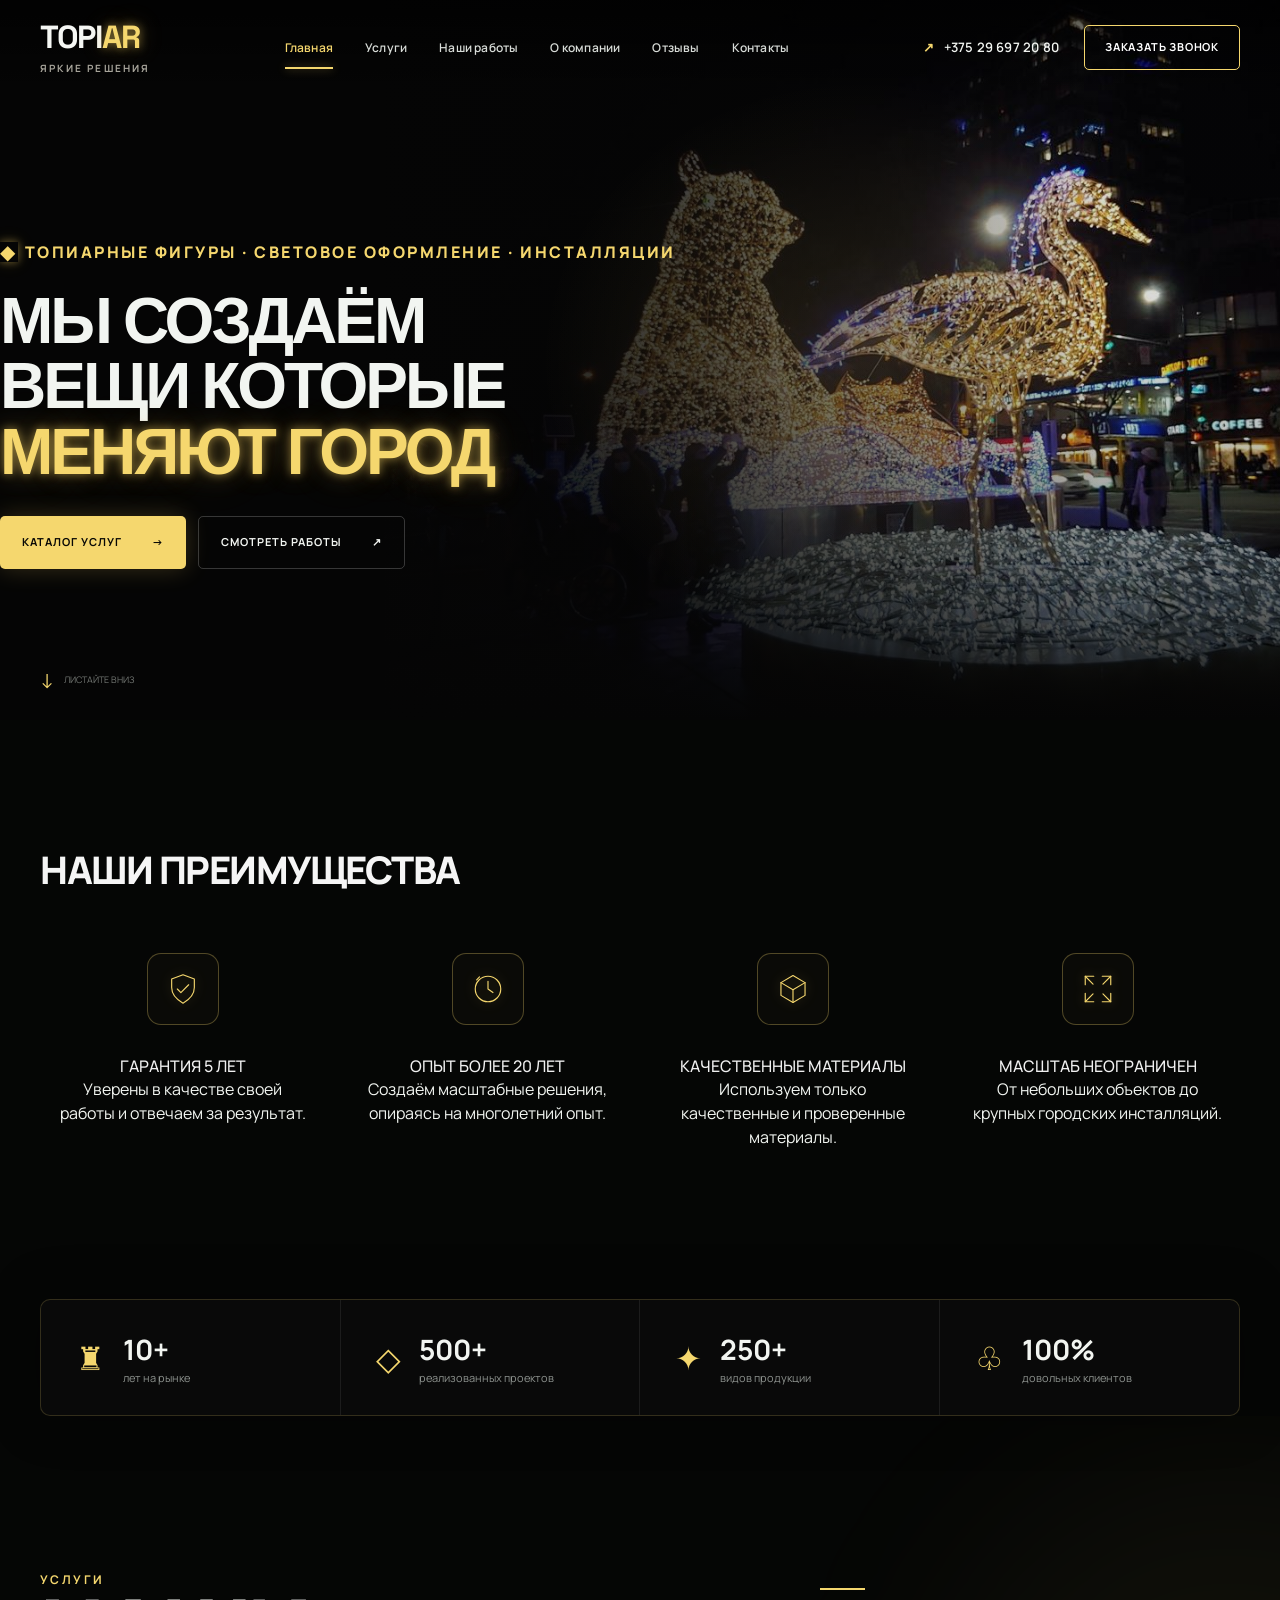
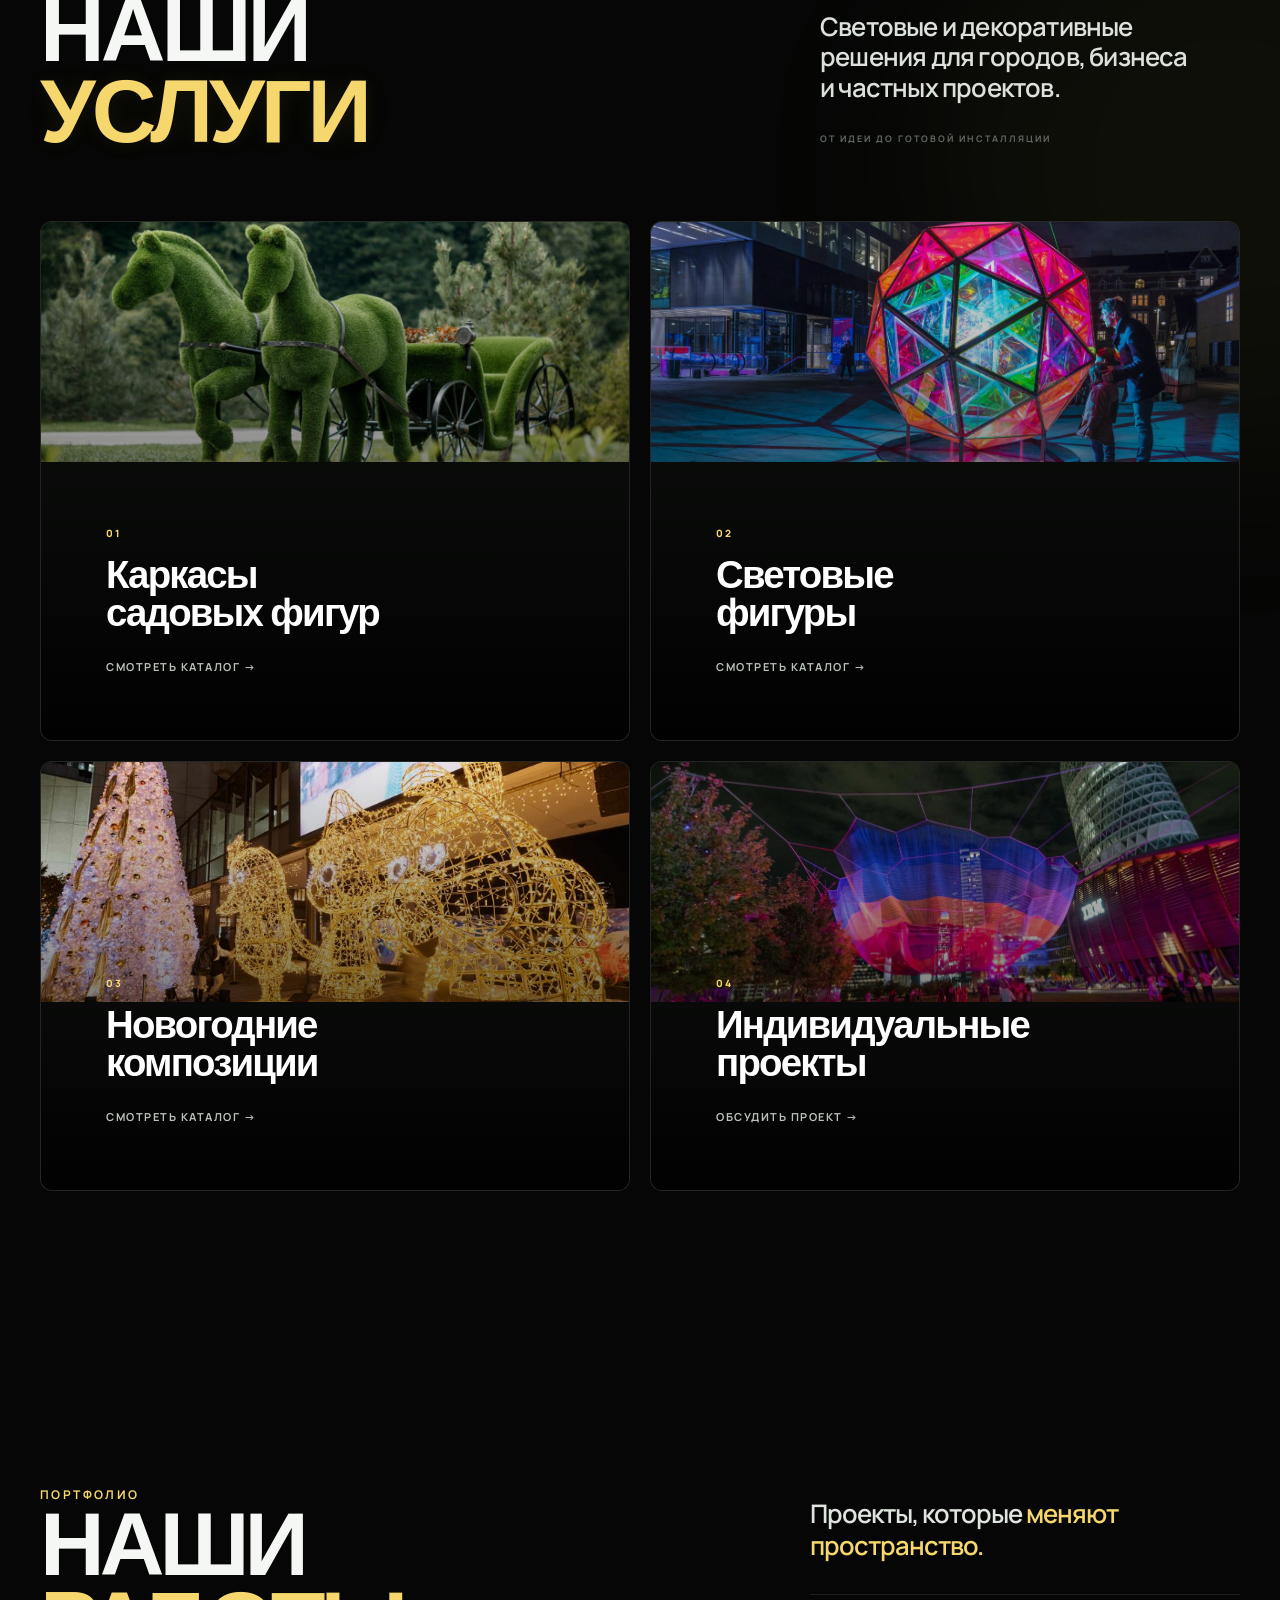
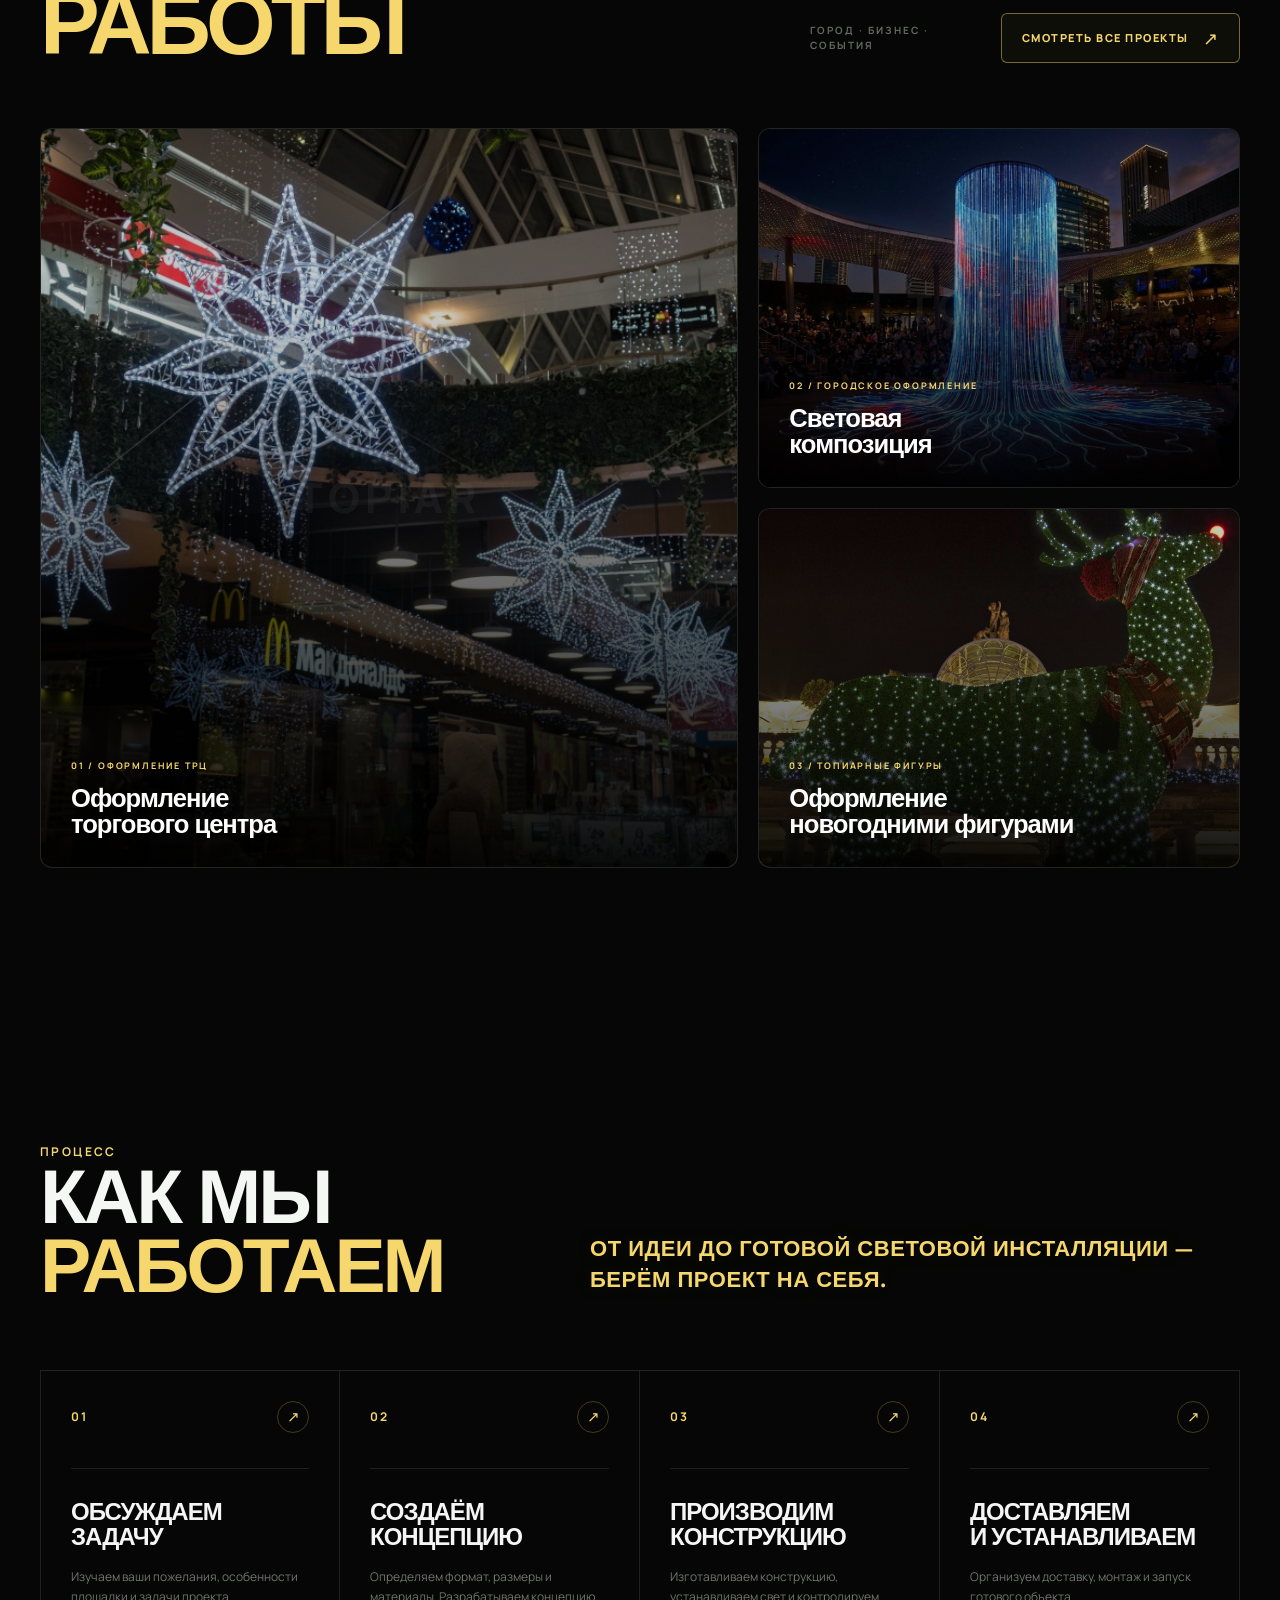
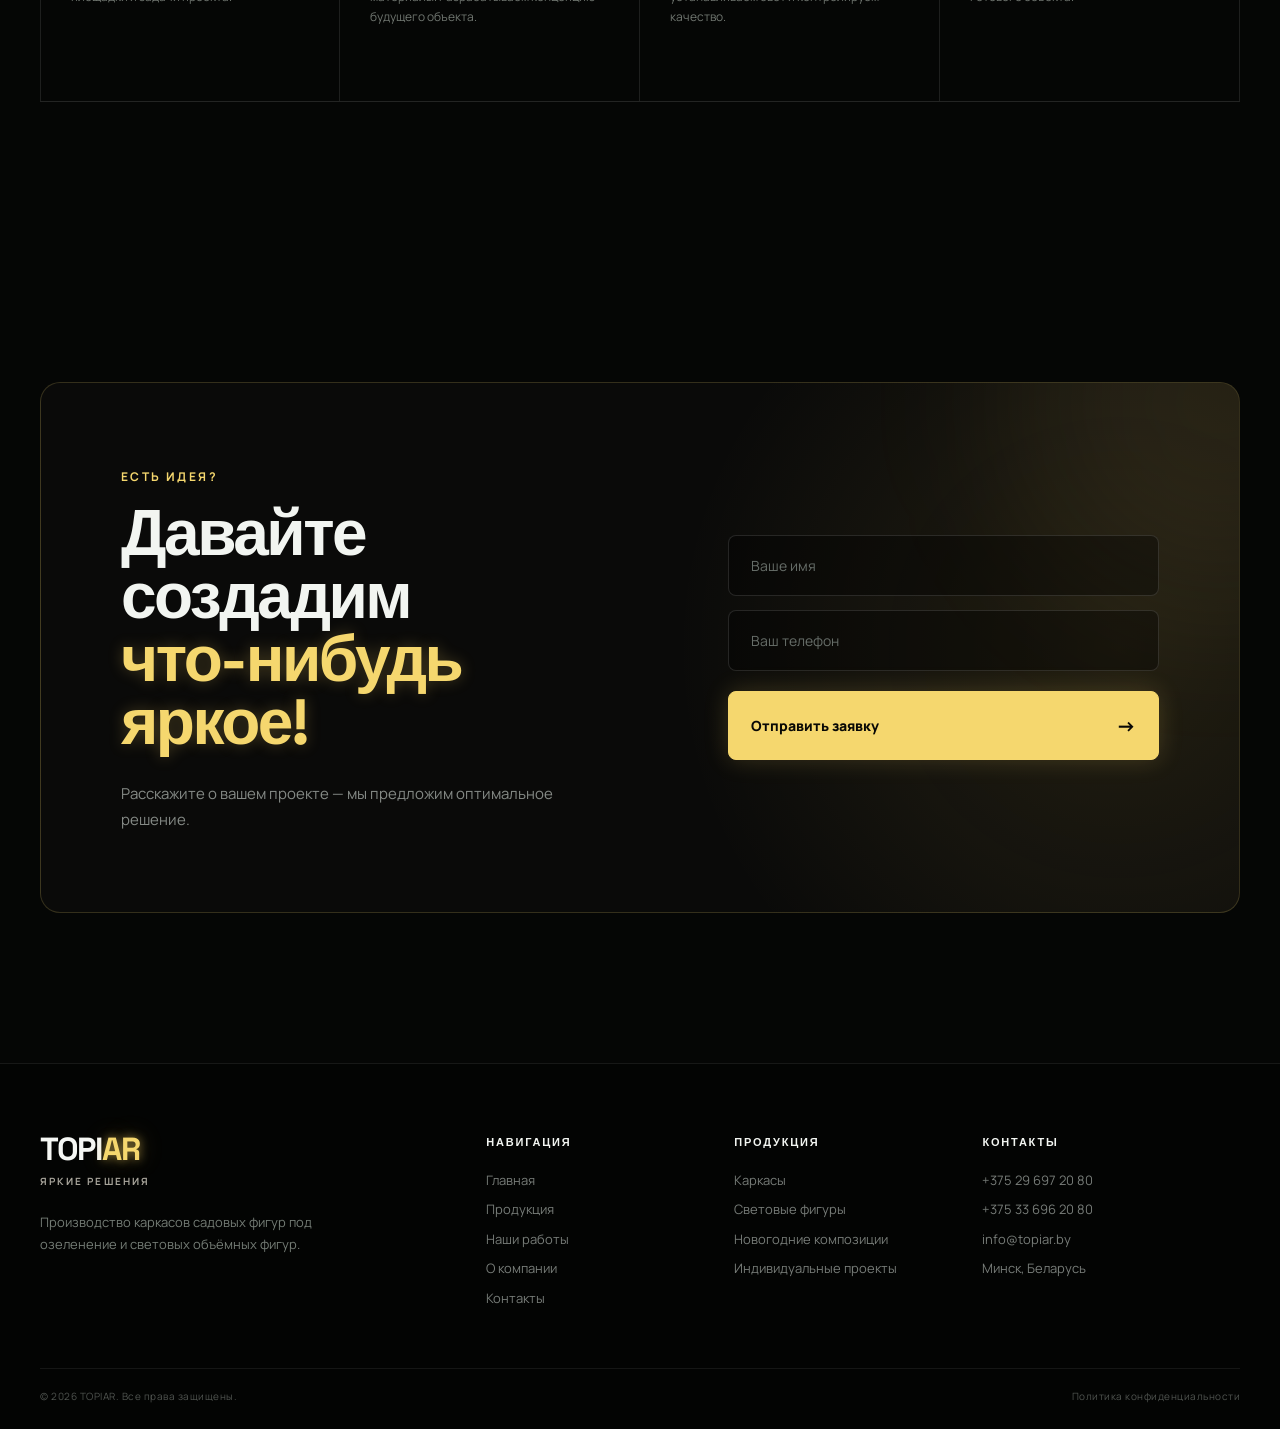
==== commit a1d0e367: "Обновление главной страницы" ====
--- a/index.html
+++ b/index.html
@@ -88,11 +88,7 @@
     <strong>МЕНЯЮТ ГОРОД</strong>
 </h1>
 
-<p class="hero-description">
-    Создаём масштабные декоративные конструкции <br>
-    для городов, бизнеса и общественных пространств<br>
-    <span>от идеи до монтажа.</span>
-</p>
+ 
 
  
 
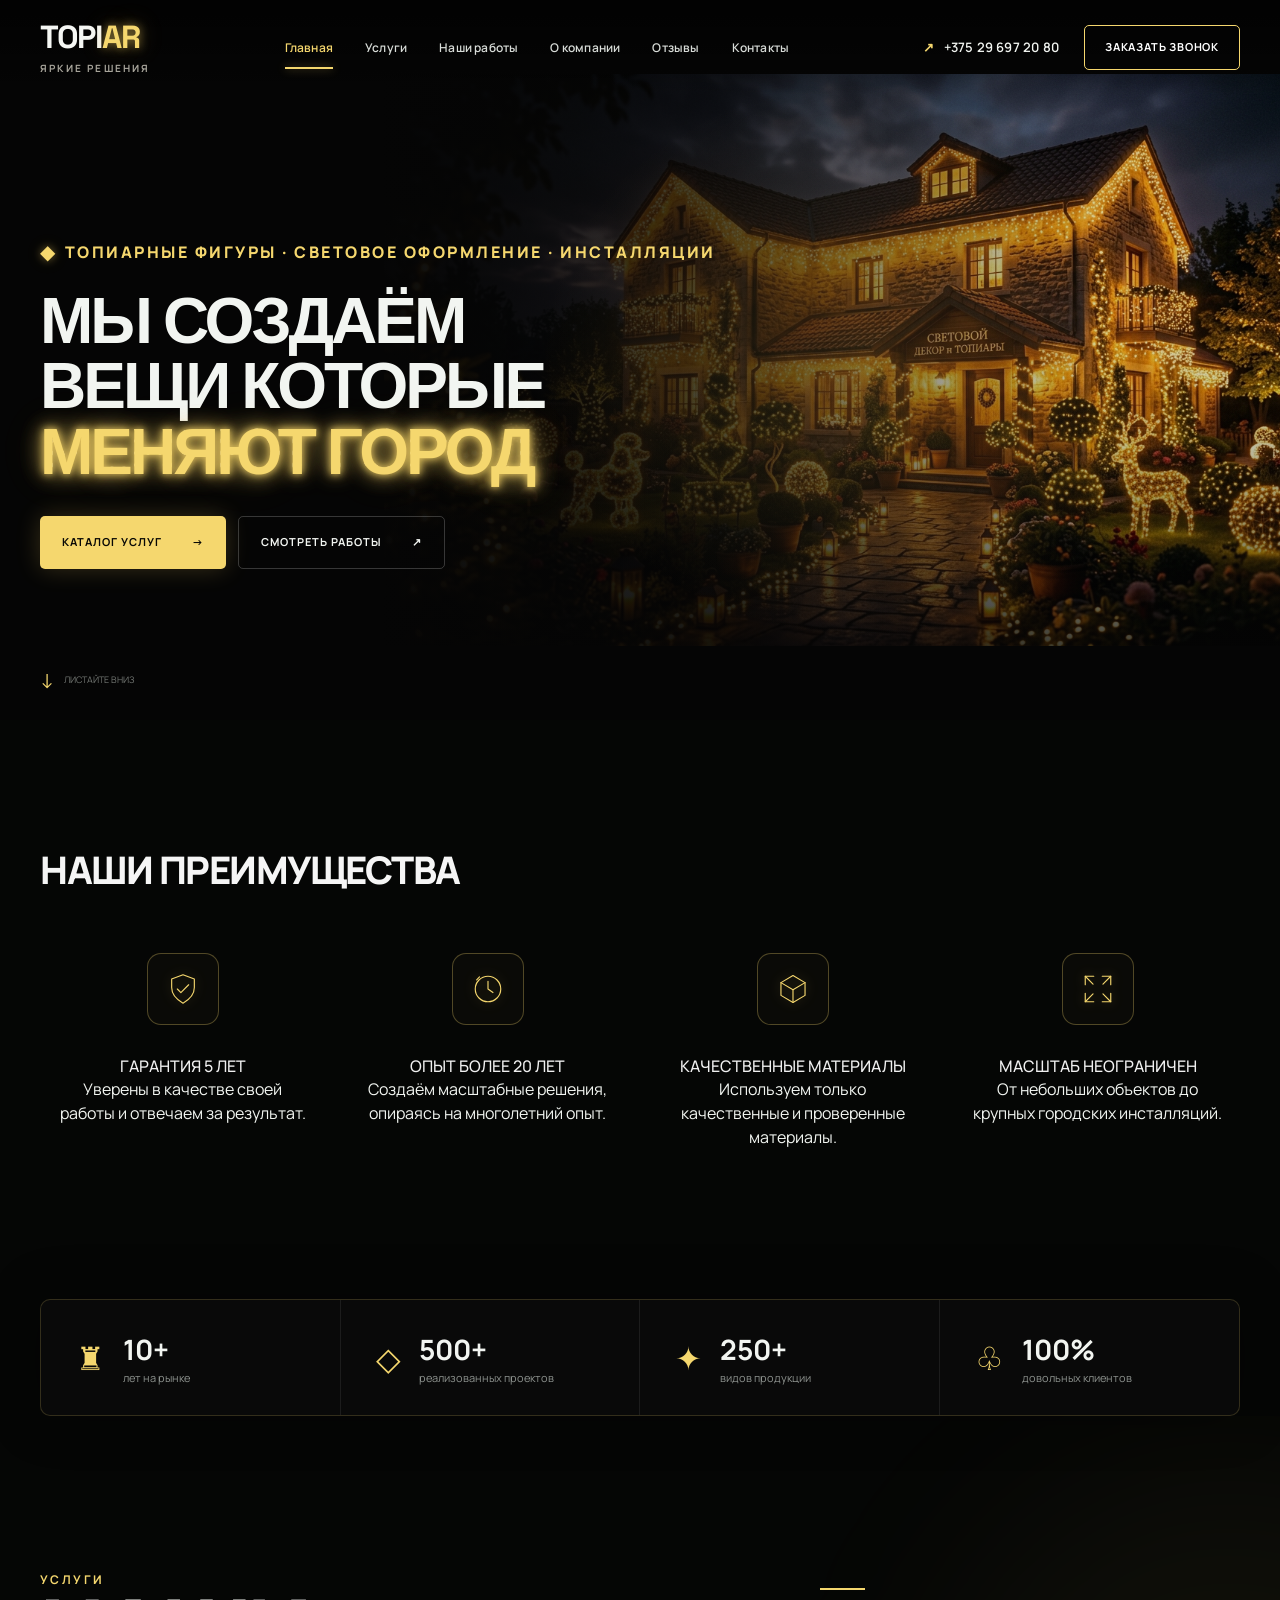
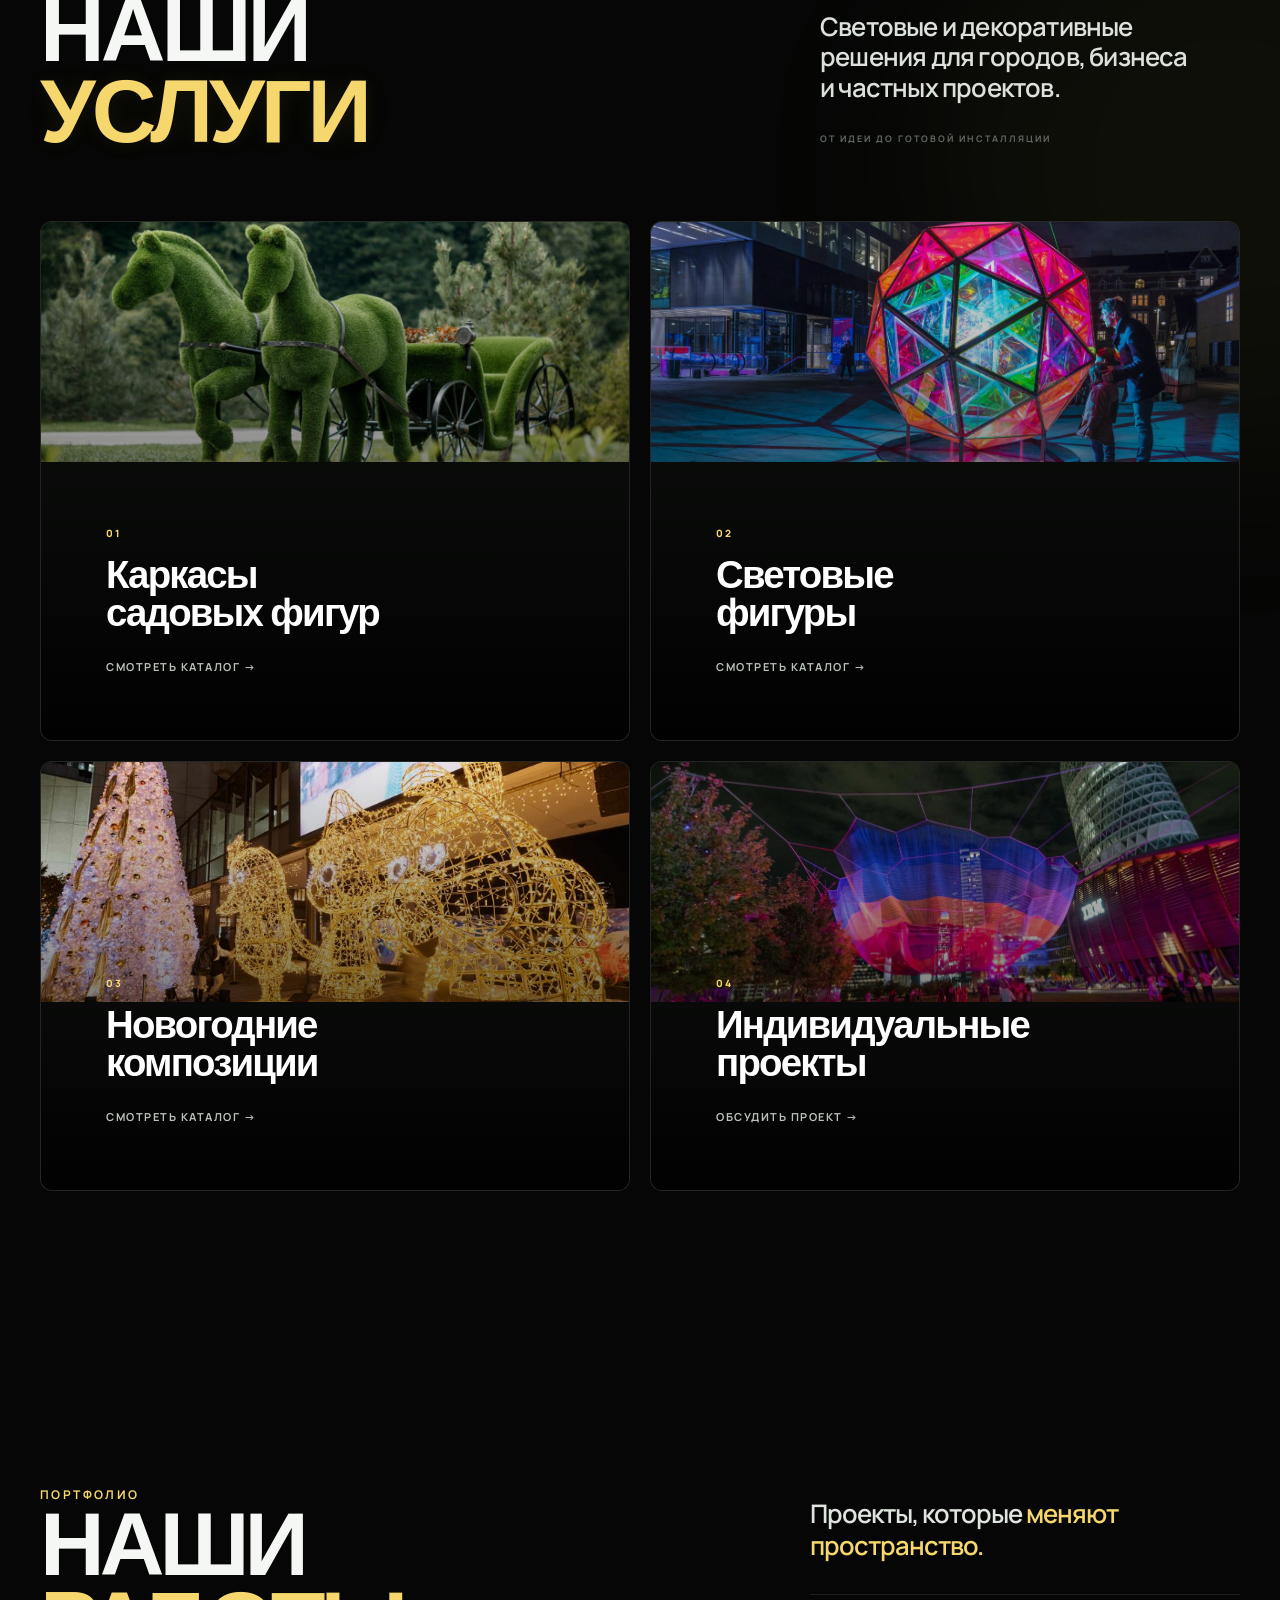
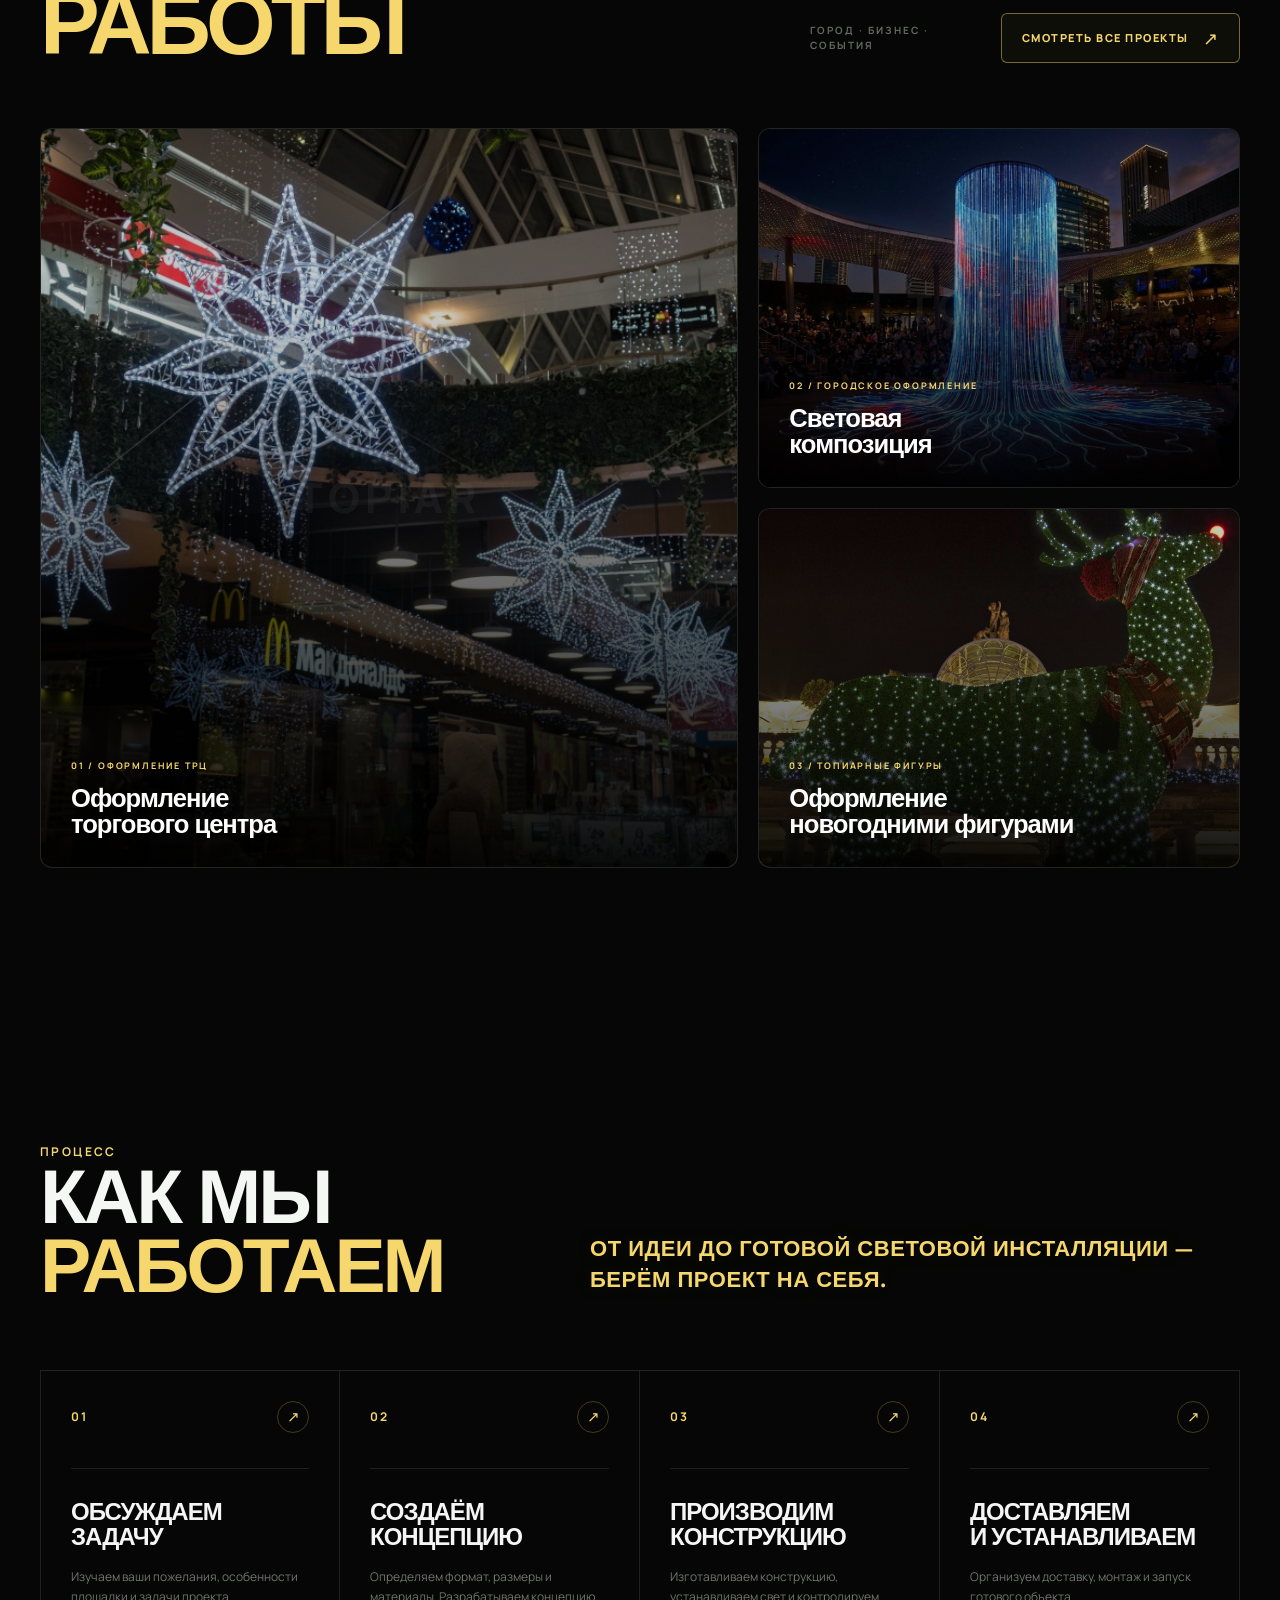
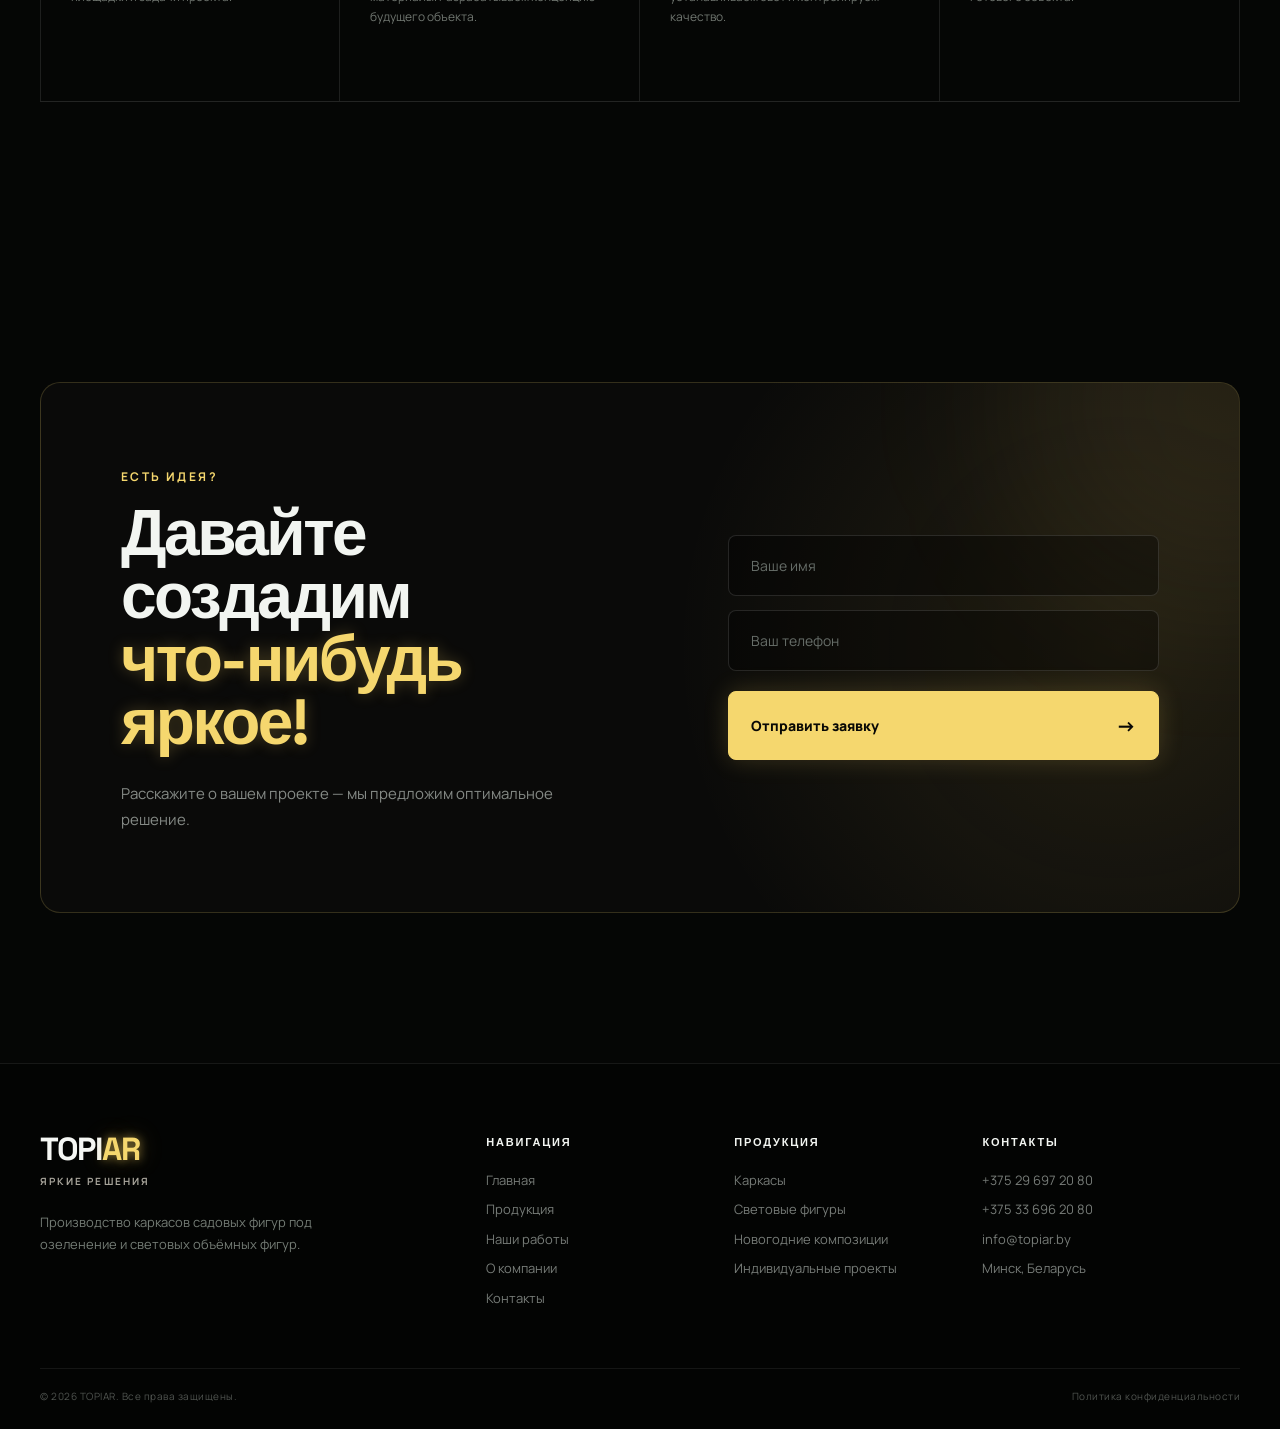
==== commit 4fa03a19: "Финальные правки главной страницы" ====
--- a/index.html
+++ b/index.html
@@ -85,7 +85,7 @@
     <br>
     ВЕЩИ КОТОРЫЕ
     <br>
-    <strong>МЕНЯЮТ ГОРОД</strong>
+  <strong class="city-lights">МЕНЯЮТ ГОРОД</strong>
 </h1>
 
  
--- a/css/style.css
+++ b/css/style.css
@@ -7432,14 +7432,18 @@
 }
 
 .hero .eyebrow-mark {
-    width: 9px;
-    height: 9px;
-    flex: 0 0 9px;
-    display: block;
-    background: transparent;
-    border: 1.5px solid var(--green);
-    transform: rotate(45deg);
-    box-shadow: 0 0 8px rgba(245, 215, 110, 0.35);
+    width: auto;
+    height: auto;
+    flex: 0 0 auto;
+    display: inline-block;
+    background: none;
+    border: none;
+    transform: none;
+    box-shadow: none;
+
+    color: #F5D76E;
+    font-size: 18px;
+    line-height: 1;
 }
 .advantage-icon {
     width: 72px;
@@ -7793,10 +7797,9 @@
 /* ================= SPECIAL EYEBROW MARK ================= */
 
 .hero .eyebrow-mark {
-    border-color: #F5D76E;
-
-    box-shadow:
-        0 0 8px rgba(255, 217, 102, 0.40),
+    color: #F5D76E;
+    text-shadow:
+        0 0 8px rgba(255, 217, 102, 0.4),
         0 0 18px rgba(255, 217, 102, 0.15);
 }
 /* =========================================================
@@ -8247,4 +8250,51 @@
     right: -17px;
     color: #F5D76E;
     opacity: 0.8;
+}
+.city-lights {
+    position: relative;
+    display: inline-block;
+
+    color: #F5D76E;
+    -webkit-text-fill-color: #F5D76E;
+
+    /* Лампочки внутри букв */
+    background-image:
+        radial-gradient(
+            circle,
+            rgba(255, 248, 214, 0.95) 0px,
+            rgba(255, 248, 214, 0.95) 1.5px,
+            rgba(245, 215, 110, 0.55) 2px,
+            transparent 3px
+        );
+
+    background-size: 12px 12px;
+    background-position: center;
+    background-clip: text;
+    -webkit-background-clip: text;
+
+    /* Более мягкое свечение */
+    filter:
+        drop-shadow(0 0 3px rgba(245, 215, 110, 0.65))
+        drop-shadow(0 0 9px rgba(245, 215, 110, 0.3));
+
+    animation: cityLightsGlow 3.5s ease-in-out infinite;
+}
+
+@keyframes cityLightsGlow {
+    0%,
+    100% {
+        filter:
+            drop-shadow(0 0 3px rgba(245, 215, 110, 0.55))
+            drop-shadow(0 0 8px rgba(245, 215, 110, 0.25));
+    }
+
+    50% {
+        filter:
+            drop-shadow(0 0 4px rgba(245, 215, 110, 0.75))
+            drop-shadow(0 0 12px rgba(245, 215, 110, 0.35));
+    }
+}
+.hero-text {
+    transform: translateX(40px);
 }
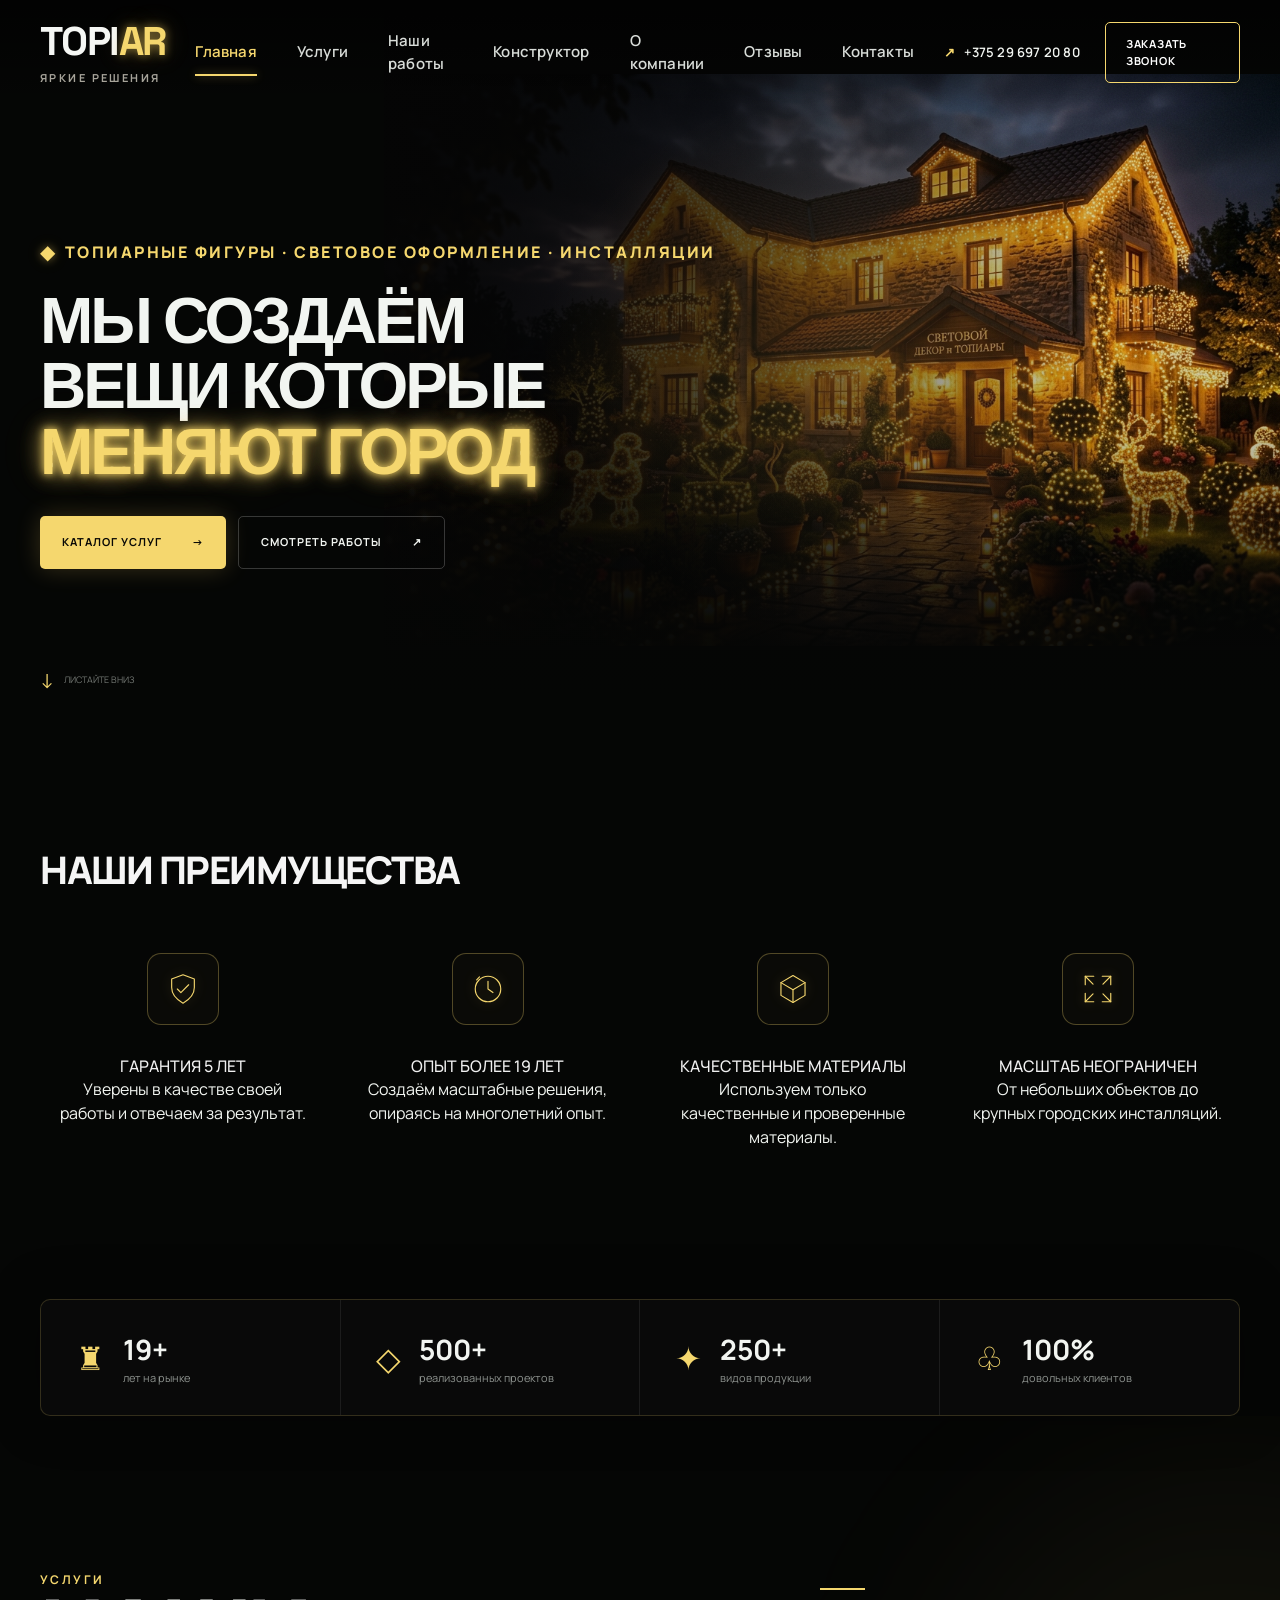
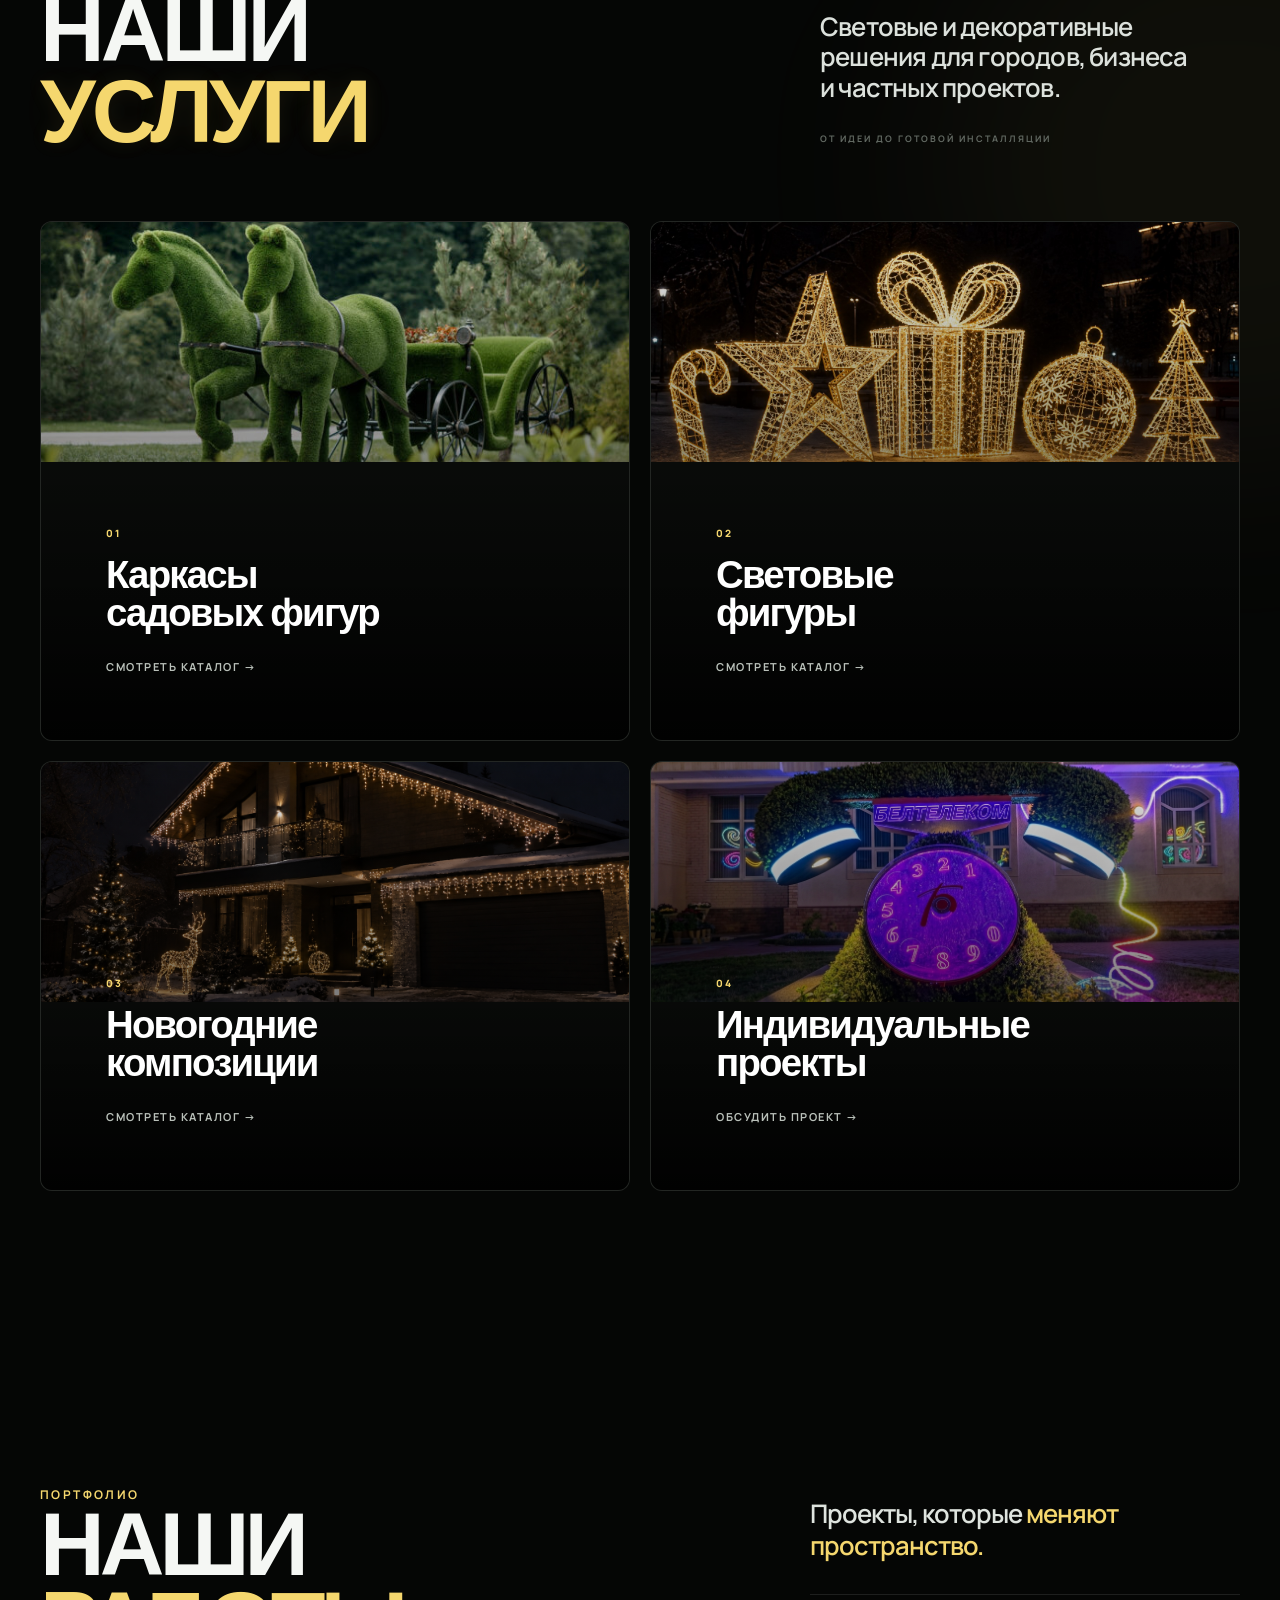
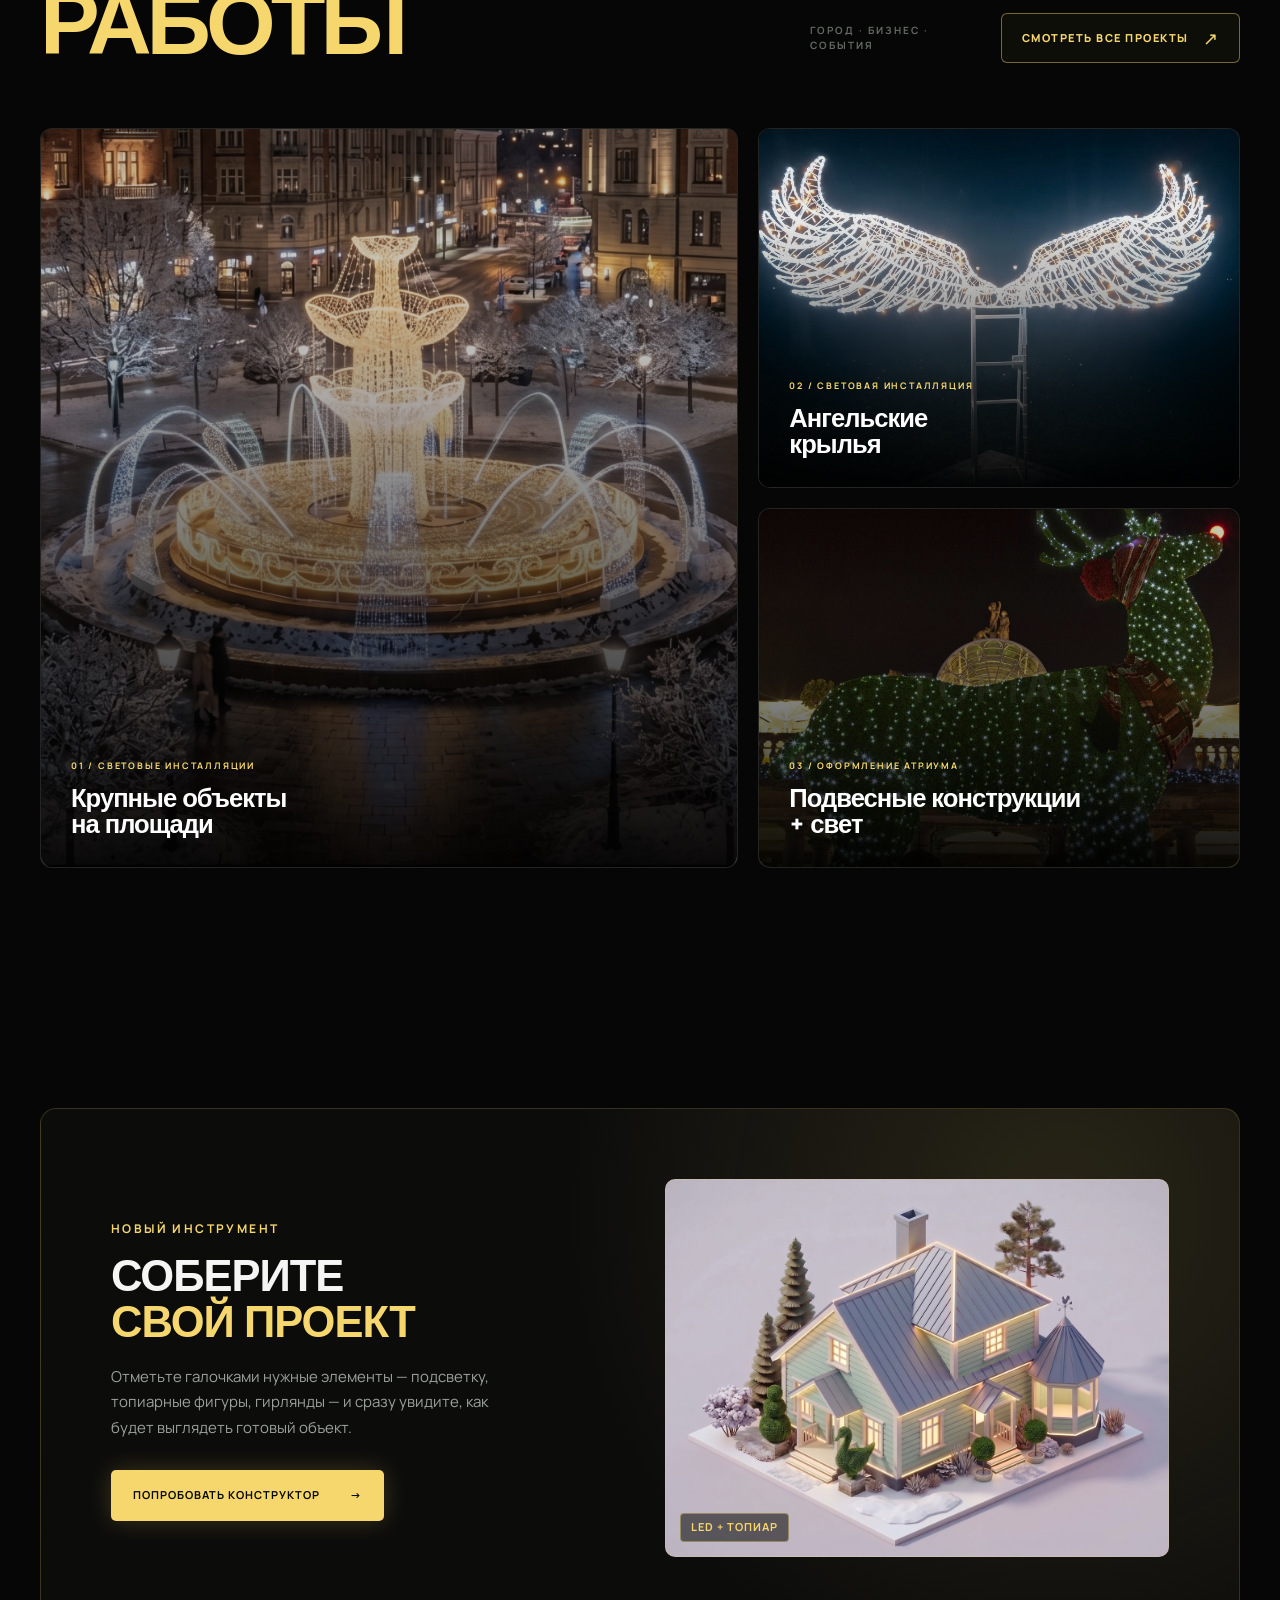
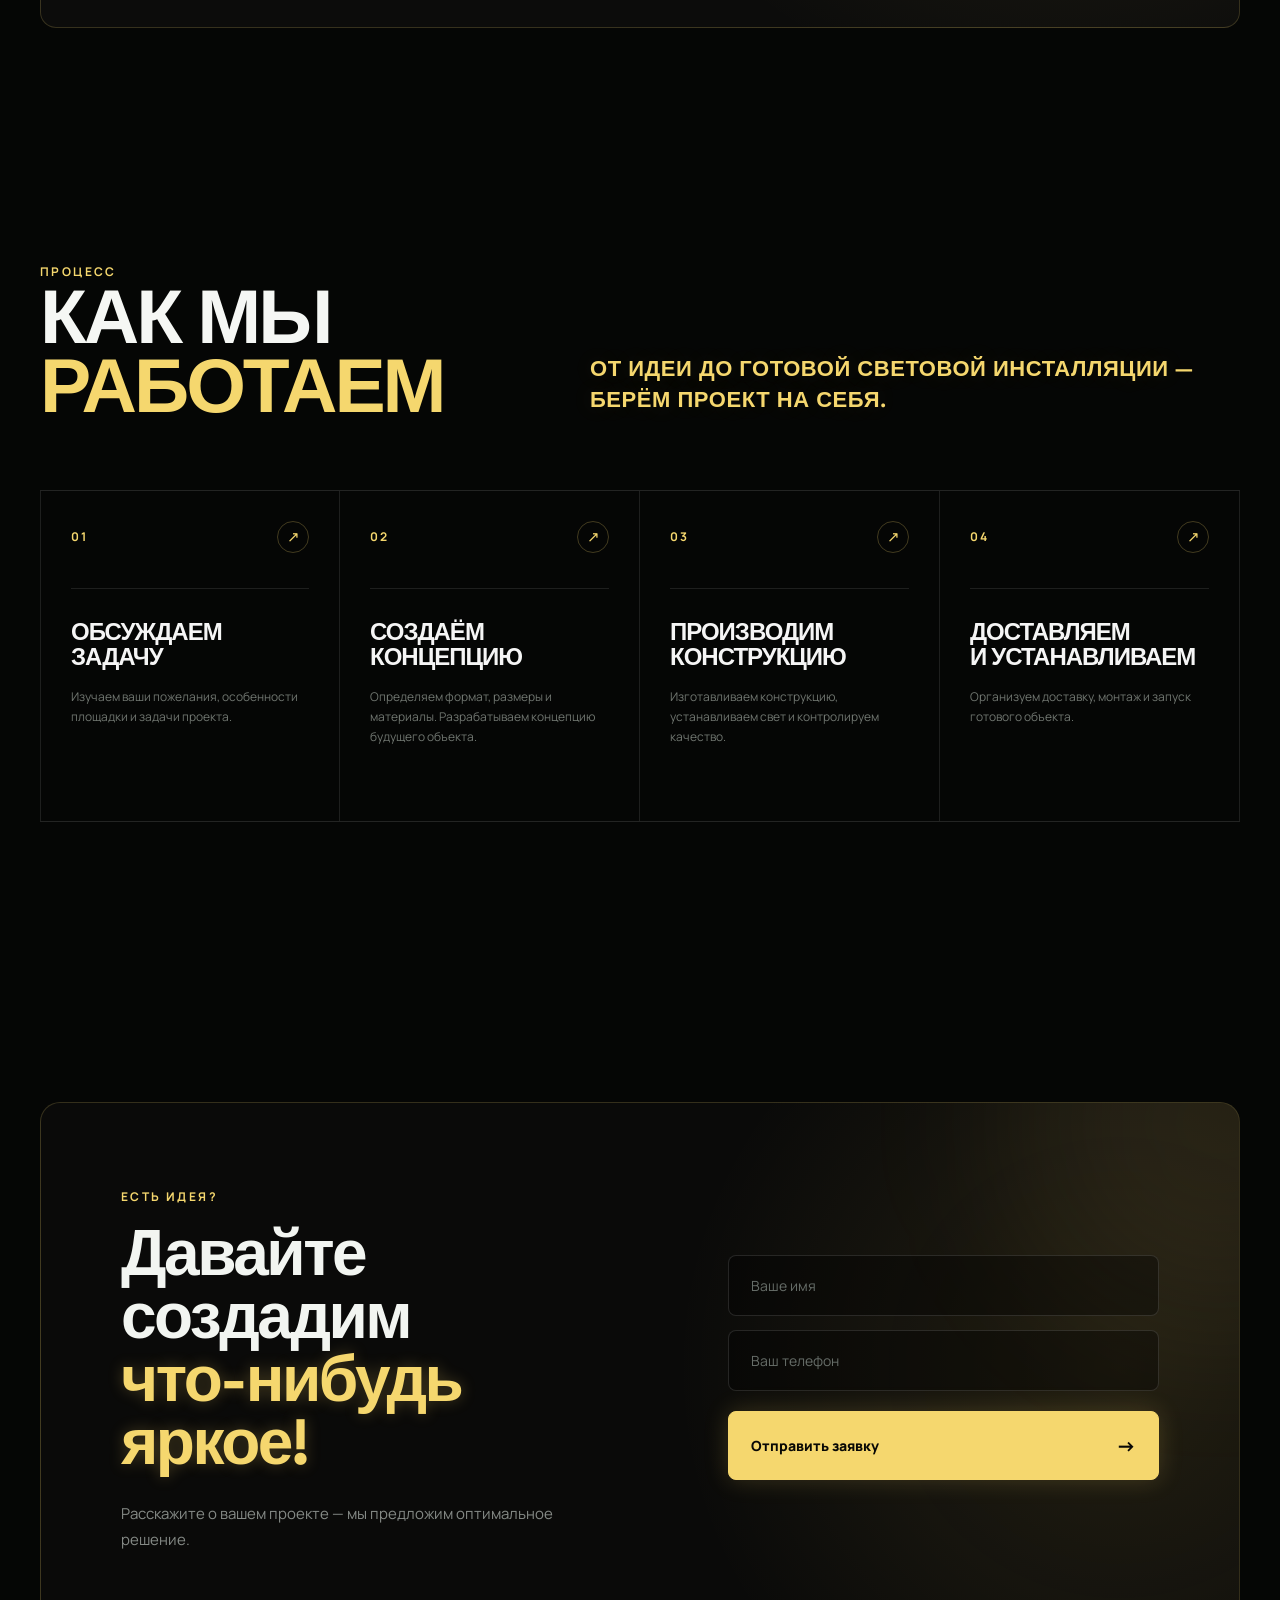
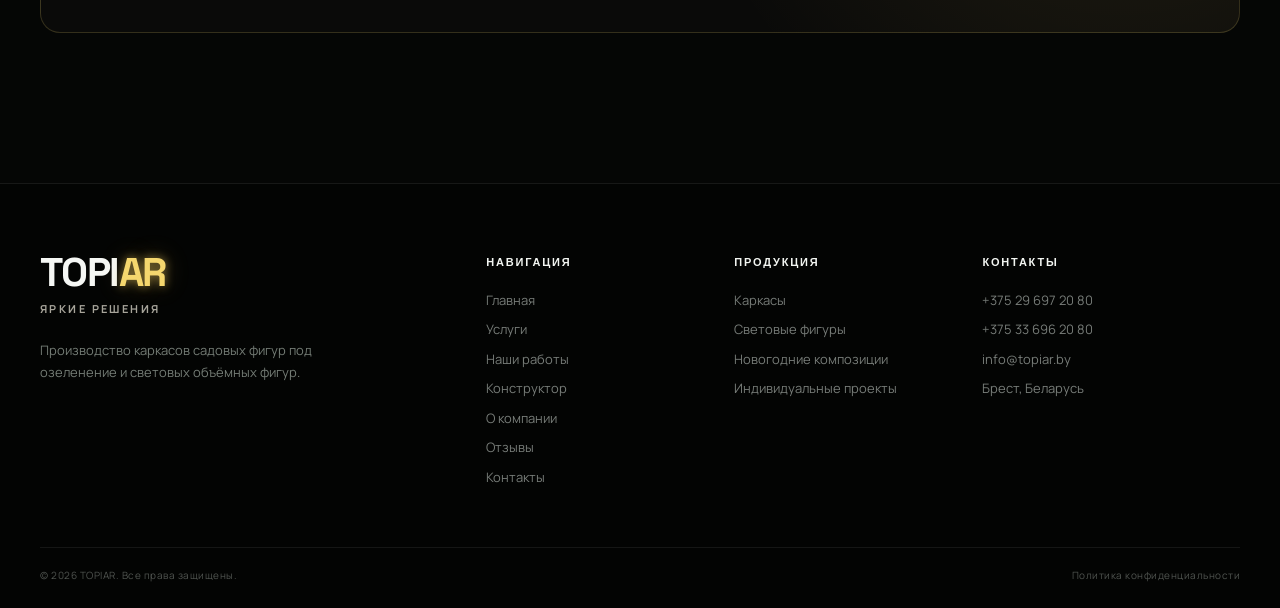
==== commit 91f1a9b9: "Обновление сайта" ====
--- a/index.html
+++ b/index.html
@@ -36,6 +36,8 @@
     <a href="index.html" class="active">Главная</a>
     <a href="services.html">Услуги</a>
     <a href="projects.html">Наши работы</a>
+
+            <a href="constructor.html">Конструктор</a>
     <a href="about.html">О компании</a>
     <a href="reviews.html">Отзывы</a>
     <a href="contacts.html">Контакты</a>
@@ -159,7 +161,7 @@
             </svg>
         </div>
 
-        <h3>ОПЫТ БОЛЕЕ 20 ЛЕТ</h3>
+        <h3>ОПЫТ БОЛЕЕ 19 ЛЕТ</h3>
         <p>Создаём масштабные решения, опираясь на многолетний опыт.</p>
     </div>
 
@@ -212,7 +214,7 @@
             <div class="stat">
                 <div class="stat-icon">♜</div>
                 <div>
-                    <strong>10+</strong>
+                    <strong>19+</strong>
                     <span>лет на рынке</span>
                 </div>
             </div>
@@ -430,7 +432,7 @@
         <div class="projects-grid">
 
             <!-- =========================
-                 ПРОЕКТ 1
+                 ПРОЕКТ 1 — Крупные объекты на площади
             ========================= -->
 
             <a href="projects.html#project-01"
@@ -445,12 +447,12 @@
                 <div class="project-info">
 
                     <span>
-    01 / ОФОРМЛЕНИЕ ТРЦ
+    01 / СВЕТОВЫЕ ИНСТАЛЛЯЦИИ
 </span>
 
 <h3>
-    Оформление<br>
-    торгового центра
+    Крупные объекты<br>
+    на площади
 </h3>
 
                 </div>
@@ -459,7 +461,7 @@
 
 
             <!-- =========================
-                 ПРОЕКТ 2
+                 ПРОЕКТ 2 — Ангельские крылья (видео)
             ========================= -->
 
             <a href="projects.html#project-02"
@@ -467,6 +469,10 @@
 
                 <div class="project-image project-image-2">
                     <span>TOPIAR</span>
+
+                    <img class="project-media"
+                         src="assets/images/angel-wings.jpg"
+                         alt="Ангельские крылья — световая инсталляция">
                 </div>
 
                 <div class="project-overlay"></div>
@@ -474,13 +480,13 @@
                 <div class="project-info">
 
                     <span>
-    02 / ГОРОДСКОЕ ОФОРМЛЕНИЕ
+    02 / СВЕТОВАЯ ИНСТАЛЛЯЦИЯ
 </span>
 
 <h3>
-    Световая<br>
-    композиция
-</h3> 
+    Ангельские<br>
+    крылья
+</h3>
 
                 </div>
 
@@ -488,7 +494,7 @@
 
 
             <!-- =========================
-                 ПРОЕКТ 3
+                 ПРОЕКТ 3 — Оформление атриума
             ========================= -->
 
             <a href="projects.html#project-03"
@@ -503,12 +509,12 @@
                 <div class="project-info">
 
                     <span>
-    03 / ТОПИАРНЫЕ ФИГУРЫ
+    03 / ОФОРМЛЕНИЕ АТРИУМА
 </span>
 
 <h3>
-    Оформление<br>
-    новогодними фигурами
+    Подвесные конструкции<br>
+    + свет
 </h3>
 
                 </div>
@@ -520,6 +526,52 @@
     </div>
 
 </section>
+
+
+<!-- =========================
+     КОНСТРУКТОР — ТИЗЕР
+========================= -->
+
+<section class="constructor-teaser">
+
+    <div class="container">
+
+        <div class="constructor-teaser-box">
+
+            <div class="constructor-teaser-text">
+
+                <span class="section-label">
+                    НОВЫЙ ИНСТРУМЕНТ
+                </span>
+
+                <h2>
+                    СОБЕРИТЕ<br>
+                    <span>СВОЙ ПРОЕКТ</span>
+                </h2>
+
+                <p>
+                    Отметьте галочками нужные элементы —
+                    подсветку, топиарные фигуры, гирлянды —
+                    и сразу увидите, как будет выглядеть
+                    готовый объект.
+                </p>
+
+                <a href="constructor.html" class="button button-primary">
+                    Попробовать конструктор
+                    <span>→</span>
+                </a>
+
+            </div>
+
+            <div class="constructor-teaser-preview"></div>
+
+        </div>
+
+    </div>
+
+</section>
+
+
 <!-- =========================
      КАК МЫ РАБОТАЕМ
 ========================= -->
@@ -709,7 +761,7 @@
 
         <div class="footer-brand">
 
-            <a href="#" class="logo">
+            <a href="index.html" class="logo">
     <span class="logo-main">
         TOPI<span class="logo-accent">AR</span>
     </span>
@@ -731,11 +783,14 @@
 
             <h4>Навигация</h4>
 
-            <a href="#">Главная</a>
-            <a href="#products">Продукция</a>
-            <a href="#projects">Наши работы</a>
-            <a href="#about">О компании</a>
-            <a href="#contacts">Контакты</a>
+            <a href="index.html">Главная</a>
+            <a href="services.html">Услуги</a>
+            <a href="projects.html">Наши работы</a>
+
+            <a href="constructor.html">Конструктор</a>
+            <a href="about.html">О компании</a>
+            <a href="reviews.html">Отзывы</a>
+            <a href="contacts.html">Контакты</a>
 
         </div>
 
@@ -744,10 +799,10 @@
 
             <h4>Продукция</h4>
 
-            <a href="#">Каркасы</a>
-            <a href="#">Световые фигуры</a>
-            <a href="#">Новогодние композиции</a>
-            <a href="#">Индивидуальные проекты</a>
+            <a href="services.html#topiary">Каркасы</a>
+            <a href="services.html#light">Световые фигуры</a>
+            <a href="services.html#newyear">Новогодние композиции</a>
+            <a href="services.html#individual">Индивидуальные проекты</a>
 
         </div>
 
@@ -769,7 +824,7 @@
             </a>
 
             <span>
-                Минск, Беларусь
+                Брест, Беларусь
             </span>
 
         </div>
--- a/css/style.css
+++ b/css/style.css
@@ -369,8 +369,24 @@
 ========================= */
 
 .advantages {
+    position: relative;
     padding: 130px 0 140px;
     background: #050605;
+    overflow: hidden;
+}
+
+.advantages::before {
+    content: "";
+    position: absolute;
+    top: 0;
+    left: 0;
+    right: 0;
+    height: 520px;
+    z-index: -1;
+    background:
+        radial-gradient(circle at 75% 0%, rgba(245, 215, 110, .10), transparent 55%),
+        linear-gradient(to bottom, rgba(245, 215, 110, .045), transparent 85%);
+    pointer-events: none;
 }
 
 .advantages-title {
@@ -818,7 +834,7 @@
 /* ================= PROJECTS ================= */
 
 .projects {
-    background: #050505;
+    background: #050605;
 }
 
 .project-grid {
@@ -1034,13 +1050,42 @@
         width: min(100% - 40px, 700px);
     }
 
-    .nav,
     .header-right {
         display: none;
     }
 
     .mobile-menu {
         display: block;
+    }
+
+    .nav {
+        display: none;
+        position: absolute;
+        top: 100%;
+        left: 0;
+        flex-direction: column;
+        align-items: flex-start;
+        gap: 0;
+        width: 100%;
+        background: var(--black);
+        border-top: 1px solid var(--border);
+        padding: 8px min(20px, 5%) 20px;
+        z-index: 30;
+    }
+
+    .nav.mobile-open {
+        display: flex;
+    }
+
+    .nav a {
+        width: 100%;
+        padding: 14px 0;
+        border-bottom: 1px solid rgba(255, 255, 255, 0.06);
+        font-size: 15px;
+    }
+
+    .nav a.active::after {
+        display: none;
     }
 
     .hero {
@@ -1177,7 +1222,7 @@
 
 .products {
     padding: 140px 0;
-    background: #050505;
+    background: #050605;
 }
 
 
@@ -1443,7 +1488,7 @@
 
 .projects {
     padding: 140px 0;
-    background: #050505;
+    background: #050605;
 }
 
 
@@ -1540,6 +1585,20 @@
 
     transition:
         transform 0.8s cubic-bezier(.2,.7,.2,1);
+}
+
+.project-media {
+    position: absolute;
+    inset: 0;
+    z-index: 0;
+
+    width: 100%;
+    height: 100%;
+
+    object-fit: cover;
+    object-position: center 42%;
+
+    pointer-events: none;
 }
 
 
@@ -1551,7 +1610,7 @@
             rgba(5, 6, 5, 0.15),
             rgba(5, 6, 5, 0.15)
         ),
-        url("../assets/images/project-01-trc.jpg") center / cover no-repeat;
+        url("../assets/images/project-01-trc.jpg") center 25% / cover no-repeat;
 }
 
 .projects .project-image-2 {
@@ -1677,7 +1736,7 @@
 
 .projects {
     padding: 140px 0;
-    background: #050505;
+    background: #050605;
 }
 
 .projects-header {
@@ -2689,7 +2748,7 @@
 
     padding: 150px 0;
 
-    background: #050505;
+    background: #050605;
     overflow: hidden;
 }
 
@@ -3047,7 +3106,7 @@
     position: relative;
     width: 100%;
     padding: 140px 0;
-    background: #050505;
+    background: #050605;
     overflow: hidden;
 }
 
@@ -3392,8 +3451,24 @@
    ========================================= */
 
 .services-catalog {
+    position: relative;
     padding: 150px 0;
-    background: #050505;
+    background: #050605;
+    overflow: hidden;
+}
+
+.services-catalog::before {
+    content: "";
+    position: absolute;
+    top: 0;
+    left: 0;
+    right: 0;
+    height: 520px;
+    z-index: -1;
+    background:
+        radial-gradient(circle at 80% 0%, rgba(245, 215, 110, .10), transparent 55%),
+        linear-gradient(to bottom, rgba(245, 215, 110, .045), transparent 85%);
+    pointer-events: none;
 }
 
 .services-catalog-heading {
@@ -4177,9 +4252,25 @@
 ========================================================= */
 
 .projects-gallery {
+    position: relative;
     padding: 150px 0 170px;
 
-    background: #050505;
+    background: #050605;
+    overflow: hidden;
+}
+
+.projects-gallery::before {
+    content: "";
+    position: absolute;
+    top: 0;
+    left: 0;
+    right: 0;
+    height: 520px;
+    z-index: -1;
+    background:
+        radial-gradient(circle at 75% 0%, rgba(245, 215, 110, .10), transparent 55%),
+        linear-gradient(to bottom, rgba(245, 215, 110, .045), transparent 85%);
+    pointer-events: none;
 }
 
 
@@ -4339,7 +4430,7 @@
 .gallery-image-1 {
     background-image: url("../assets/images/project-01-trc.jpg");
     background-size: cover;
-    background-position: center;
+    background-position: center 25%;
 }
 
 .gallery-image-2 {
@@ -4393,6 +4484,21 @@
 }
 
 
+.gallery-project-media {
+    position: absolute;
+    inset: 0;
+    z-index: 0;
+
+    width: 100%;
+    height: 100%;
+
+    object-fit: cover;
+    object-position: center 20%;
+
+    pointer-events: none;
+}
+
+
 .gallery-project-brand {
     position: absolute;
 
@@ -4541,7 +4647,7 @@
 .projects-page-cta {
     padding: 0 0 150px;
 
-    background: #050505;
+    background: #050605;
 }
 
 
@@ -4747,7 +4853,7 @@
     display: flex;
     align-items: center;
 
-    padding: 170px 0 100px;
+    padding: 180px 0 100px;
 
     overflow: hidden;
 
@@ -4897,9 +5003,25 @@
 ========================================================= */
 
 .about-intro {
+    position: relative;
     padding: 150px 0;
 
-    background: #050505;
+    background: #050605;
+    overflow: hidden;
+}
+
+.about-intro::before {
+    content: "";
+    position: absolute;
+    top: 0;
+    left: 0;
+    right: 0;
+    height: 520px;
+    z-index: -1;
+    background:
+        radial-gradient(circle at 75% 0%, rgba(245, 215, 110, .10), transparent 55%),
+        linear-gradient(to bottom, rgba(245, 215, 110, .045), transparent 85%);
+    pointer-events: none;
 }
 
 
@@ -5115,7 +5237,7 @@
 .about-numbers {
     padding: 130px 0;
 
-    background: #050505;
+    background: #050605;
 }
 
 
@@ -5319,7 +5441,7 @@
 .about-values {
     padding: 150px 0;
 
-    background: #050505;
+    background: #050605;
 }
 
 
@@ -5406,7 +5528,7 @@
 .about-cta {
     padding: 0 0 150px;
 
-    background: #050505;
+    background: #050605;
 }
 
 
@@ -5745,9 +5867,25 @@
 /* REVIEWS */
 
 .reviews-section {
+    position: relative;
     padding: 140px 0;
 
-    background: #050505;
+    background: #050605;
+    overflow: hidden;
+}
+
+.reviews-section::before {
+    content: "";
+    position: absolute;
+    top: 0;
+    left: 0;
+    right: 0;
+    height: 520px;
+    z-index: -1;
+    background:
+        radial-gradient(circle at 75% 0%, rgba(245, 215, 110, .10), transparent 55%),
+        linear-gradient(to bottom, rgba(245, 215, 110, .045), transparent 85%);
+    pointer-events: none;
 }
 
 .reviews-heading {
@@ -6268,9 +6406,25 @@
 /* CONTACT SECTION */
 
 .contacts-section {
+    position: relative;
     padding: 140px 0;
 
-    background: #050505;
+    background: #050605;
+    overflow: hidden;
+}
+
+.contacts-section::before {
+    content: "";
+    position: absolute;
+    top: 0;
+    left: 0;
+    right: 0;
+    height: 520px;
+    z-index: -1;
+    background:
+        radial-gradient(circle at 75% 0%, rgba(245, 215, 110, .10), transparent 55%),
+        linear-gradient(to bottom, rgba(245, 215, 110, .045), transparent 85%);
+    pointer-events: none;
 }
 
 .contacts-layout {
@@ -6578,7 +6732,7 @@
             rgba(245,215,110,.12),
             transparent 25%
         ),
-        #050505;
+        #050605;
 }
 
 .location-grid {
@@ -6840,9 +6994,13 @@
 
 /* ---------- MAIN NAV ---------- */
 
+.nav {
+    gap: 40px;
+}
+
 .nav a {
     font-family: "Manrope", sans-serif;
-    font-size: 12px;
+    font-size: 15px;
     font-weight: 600;
     letter-spacing: .2px;
 }
@@ -7539,7 +7697,7 @@
             rgba(5, 6, 5, 0.15),
             rgba(5, 6, 5, 0.15)
         ),
-        url("../assets/images/project-01-trc.jpg") center / cover no-repeat;
+        url("../assets/images/project-01-trc.jpg") center 25% / cover no-repeat;
 }
 
 .projects .project-image-2 {
@@ -7568,7 +7726,7 @@
     --green: #F5D76E;
     --green-dark: #B89632;
 
-    --black: #050505;
+    --black: #050605;
     --card: #0C0C0B;
 
     --border: rgba(245, 215, 110, 0.18);
@@ -7610,7 +7768,7 @@
 
 .header-button:hover {
     background: #F5D76E;
-    color: #050505;
+    color: #050605;
     box-shadow:
         0 0 25px rgba(255, 217, 102, 0.25);
 }
@@ -7619,7 +7777,7 @@
 /* ================= HERO ================= */
 
 .hero {
-    background: #050505;
+    background: #050605;
 }
 
 .hero-background {
@@ -7628,7 +7786,7 @@
             to bottom,
             transparent 65%,
             rgba(5, 5, 5, 0.55) 82%,
-            #050505 100%
+            #050605 100%
         ),
         linear-gradient(
             90deg,
@@ -7815,7 +7973,7 @@
             rgba(5, 5, 5, 0.10) 60%,
             rgba(5, 5, 5, 0.30) 72%,
             rgba(5, 5, 5, 0.60) 86%,
-            #050505 100%
+            #050605 100%
         ),
         linear-gradient(
             90deg,
@@ -7845,7 +8003,7 @@
 }
 
 .projects-all:hover {
-    color: #050505 !important;
+    color: #050605 !important;
     background: #F5D76E !important;
     border-color: #F5D76E !important;
 
@@ -7901,7 +8059,7 @@
 .how-we-work .work-step:hover .work-step-arrow,
 .work-step:hover .work-step-arrow {
     background: #F5D76E !important;
-    color: #050505 !important;
+    color: #050605 !important;
     border-color: #F5D76E !important;
 }
 /* ================================
@@ -7956,7 +8114,7 @@
 
 .logo-main {
     font-family: "Space Grotesk", sans-serif;
-    font-size: 32px !important;
+    font-size: 40px !important;
     font-weight: 700;
     line-height: 0.95;
     letter-spacing: -0.04em;
@@ -7964,7 +8122,7 @@
 
 .logo-subtitle {
     font-family: "Manrope", sans-serif;
-    font-size: 10px !important;
+    font-size: 11px !important;
     font-weight: 700;
     line-height: 1;
     letter-spacing: 0.22em;
@@ -8061,7 +8219,7 @@
 
 /* О компании */
 .about-page .about-hero-content {
-    transform: translateY(-55px);
+    transform: translateY(-26px);
 }
 
 /* Отзывы */
@@ -8297,4 +8455,863 @@
 }
 .hero-text {
     transform: translateX(40px);
-}+}
+/* ABOUT — выравниваем верхний блок как на других внутренних страницах */
+.about-page .about-hero-top,
+.about-page .about-hero-content {
+    position: relative;
+    top: -55px;
+}
+.about-page .about-hero-top {
+    transform: translateY(84px);
+}
+
+/* =========================================================
+   ПЛАВНЫЙ ПЕРЕХОД ГРАДИЕНТА HERO-СЕКЦИЙ В ЧЁРНЫЙ ФОН
+   Убирает резкую границу при скролле вниз со всех страниц
+========================================================= */
+
+.hero::after,
+.projects-page-hero::after,
+.about-hero::after,
+.reviews-hero::after,
+.contacts-hero::after,
+.constructor-hero::after,
+.services-hero::before {
+    content: "";
+    position: absolute;
+    left: 0;
+    right: 0;
+    bottom: 0;
+    height: 260px;
+    background: linear-gradient(
+        to bottom,
+        transparent,
+        #050605 92%
+    );
+    pointer-events: none;
+    z-index: 1;
+}
+
+/* Стрелки-указатели "листайте вниз" должны оставаться поверх fade-градиента */
+.hero-scroll,
+.services-scroll,
+.projects-page-scroll,
+.about-hero-scroll,
+.reviews-scroll,
+.contacts-scroll,
+.constructor-scroll {
+    z-index: 10;
+}
+
+@media (max-width: 768px) {
+    .hero::after,
+    .projects-page-hero::after,
+    .about-hero::after,
+    .reviews-hero::after,
+    .contacts-hero::after,
+    .constructor-hero::after,
+    .services-hero::before {
+        height: 140px;
+    }
+}
+
+
+/* =========================================================
+   PHOTO GRID — доп. фото (световое оформление / топиар)
+   Файлы кладутся в assets/images/
+   Пока файла нет — показывается фон-заглушка
+========================================================= */
+
+.gallery-photo-section {
+    margin-top: 90px;
+}
+
+.gallery-photo-heading {
+    display: flex;
+    align-items: baseline;
+    justify-content: space-between;
+    gap: 20px;
+    margin: 0 0 24px;
+}
+
+.gallery-photo-heading h3 {
+    margin: 0;
+    font-family: "Space Grotesk", sans-serif;
+    font-size: 22px;
+    font-weight: 700;
+    letter-spacing: -0.5px;
+    text-transform: uppercase;
+    color: #f5f5f5;
+}
+
+.gallery-photo-heading span {
+    font-size: 12px;
+    font-weight: 700;
+    letter-spacing: 2px;
+    color: #707770;
+    text-transform: uppercase;
+}
+
+.gallery-photo-grid {
+    display: grid;
+    grid-template-columns: repeat(4, 1fr);
+    gap: 14px;
+}
+
+.gallery-photo {
+    position: relative;
+    aspect-ratio: 1 / 1;
+    overflow: hidden;
+    border-radius: 6px;
+    border: 1px solid var(--border);
+    background-size: cover;
+    background-position: center;
+    transition: transform .5s cubic-bezier(.2,.7,.2,1), border-color .3s ease;
+}
+
+.gallery-photo:hover {
+    transform: scale(1.03);
+    border-color: rgba(245, 215, 110, 0.4);
+}
+
+.gallery-photo-number {
+    position: absolute;
+    left: 10px;
+    bottom: 10px;
+    padding: 3px 8px;
+    background: rgba(5, 6, 5, 0.65);
+    border: 1px solid var(--border);
+    border-radius: 3px;
+    font-size: 10px;
+    font-weight: 700;
+    letter-spacing: 1px;
+    color: var(--green);
+    pointer-events: none;
+}
+
+@media (max-width: 900px) {
+    .gallery-photo-grid {
+        grid-template-columns: repeat(3, 1fr);
+    }
+}
+
+@media (max-width: 600px) {
+    .gallery-photo-grid {
+        grid-template-columns: repeat(2, 1fr);
+        gap: 10px;
+    }
+}
+
+/* СВЕТОВОЕ ОФОРМЛЕНИЕ — 20 слотов, файлы: assets/images/light-01.jpg ... light-20.jpg */
+.gallery-photo-light-01 {
+    background-image: url("../assets/images/light-01.jpg"), radial-gradient(circle at 30% 30%, rgba(245,215,110,.10), transparent 60%), #0A0A09;
+}
+
+.gallery-photo-light-02 {
+    background-image: url("../assets/images/light-02.jpg"), radial-gradient(circle at 70% 70%, rgba(245,215,110,.07), transparent 60%), #0A0A09;
+}
+
+.gallery-photo-light-03 {
+    background-image: url("../assets/images/light-03.jpg"), radial-gradient(circle at 30% 30%, rgba(245,215,110,.10), transparent 60%), #0A0A09;
+}
+
+.gallery-photo-light-04 {
+    background-image: url("../assets/images/light-04.jpg"), radial-gradient(circle at 70% 70%, rgba(245,215,110,.07), transparent 60%), #0A0A09;
+}
+
+.gallery-photo-light-05 {
+    background-image: url("../assets/images/light-05.jpg"), radial-gradient(circle at 30% 30%, rgba(245,215,110,.10), transparent 60%), #0A0A09;
+}
+
+.gallery-photo-light-06 {
+    background-image: url("../assets/images/light-06.jpg"), radial-gradient(circle at 70% 70%, rgba(245,215,110,.07), transparent 60%), #0A0A09;
+}
+
+.gallery-photo-light-07 {
+    background-image: url("../assets/images/light-07.jpg"), radial-gradient(circle at 30% 30%, rgba(245,215,110,.10), transparent 60%), #0A0A09;
+}
+
+.gallery-photo-light-08 {
+    background-image: url("../assets/images/light-08.jpg"), radial-gradient(circle at 70% 70%, rgba(245,215,110,.07), transparent 60%), #0A0A09;
+}
+
+.gallery-photo-light-09 {
+    background-image: url("../assets/images/light-09.jpg"), radial-gradient(circle at 30% 30%, rgba(245,215,110,.10), transparent 60%), #0A0A09;
+}
+
+.gallery-photo-light-10 {
+    background-image: url("../assets/images/light-10.jpg"), radial-gradient(circle at 70% 70%, rgba(245,215,110,.07), transparent 60%), #0A0A09;
+}
+
+.gallery-photo-light-11 {
+    background-image: url("../assets/images/light-11.jpg"), radial-gradient(circle at 30% 30%, rgba(245,215,110,.10), transparent 60%), #0A0A09;
+}
+
+.gallery-photo-light-12 {
+    background-image: url("../assets/images/light-12.jpg"), radial-gradient(circle at 70% 70%, rgba(245,215,110,.07), transparent 60%), #0A0A09;
+}
+
+.gallery-photo-light-13 {
+    background-image: url("../assets/images/light-13.jpg"), radial-gradient(circle at 30% 30%, rgba(245,215,110,.10), transparent 60%), #0A0A09;
+}
+
+.gallery-photo-light-14 {
+    background-image: url("../assets/images/light-14.jpg"), radial-gradient(circle at 70% 70%, rgba(245,215,110,.07), transparent 60%), #0A0A09;
+}
+
+.gallery-photo-light-15 {
+    background-image: url("../assets/images/light-15.jpg"), radial-gradient(circle at 30% 30%, rgba(245,215,110,.10), transparent 60%), #0A0A09;
+}
+
+.gallery-photo-light-16 {
+    background-image: url("../assets/images/light-16.jpg"), radial-gradient(circle at 70% 70%, rgba(245,215,110,.07), transparent 60%), #0A0A09;
+}
+
+.gallery-photo-light-17 {
+    background-image: url("../assets/images/light-17.jpg"), radial-gradient(circle at 30% 30%, rgba(245,215,110,.10), transparent 60%), #0A0A09;
+}
+
+.gallery-photo-light-18 {
+    background-image: url("../assets/images/light-18.jpg"), radial-gradient(circle at 70% 70%, rgba(245,215,110,.07), transparent 60%), #0A0A09;
+}
+
+.gallery-photo-light-19 {
+    background-image: url("../assets/images/light-19.jpg"), radial-gradient(circle at 30% 30%, rgba(245,215,110,.10), transparent 60%), #0A0A09;
+}
+
+.gallery-photo-light-20 {
+    background-image: url("../assets/images/light-20.jpg"), radial-gradient(circle at 70% 70%, rgba(245,215,110,.07), transparent 60%), #0A0A09;
+}
+
+/* ТОПИАР — 10 слотов, файлы: assets/images/topiary-01.jpg ... topiary-10.jpg */
+.gallery-photo-topiary-01 {
+    background-image: url("../assets/images/topiary-01.jpg"), radial-gradient(circle at 30% 30%, rgba(245,215,110,.10), transparent 60%), #0A0A09;
+}
+
+.gallery-photo-topiary-02 {
+    background-image: url("../assets/images/topiary-02.jpg"), radial-gradient(circle at 70% 70%, rgba(245,215,110,.07), transparent 60%), #0A0A09;
+}
+
+.gallery-photo-topiary-03 {
+    background-image: url("../assets/images/topiary-03.jpg"), radial-gradient(circle at 30% 30%, rgba(245,215,110,.10), transparent 60%), #0A0A09;
+}
+
+.gallery-photo-topiary-04 {
+    background-image: url("../assets/images/topiary-04.jpg"), radial-gradient(circle at 70% 70%, rgba(245,215,110,.07), transparent 60%), #0A0A09;
+}
+
+.gallery-photo-topiary-05 {
+    background-image: url("../assets/images/topiary-05.jpg"), radial-gradient(circle at 30% 30%, rgba(245,215,110,.10), transparent 60%), #0A0A09;
+}
+
+.gallery-photo-topiary-06 {
+    background-image: url("../assets/images/topiary-06.jpg"), radial-gradient(circle at 70% 70%, rgba(245,215,110,.07), transparent 60%), #0A0A09;
+}
+
+.gallery-photo-topiary-07 {
+    background-image: url("../assets/images/topiary-07.jpg"), radial-gradient(circle at 30% 30%, rgba(245,215,110,.10), transparent 60%), #0A0A09;
+}
+
+.gallery-photo-topiary-08 {
+    background-image: url("../assets/images/topiary-08.jpg"), radial-gradient(circle at 70% 70%, rgba(245,215,110,.07), transparent 60%), #0A0A09;
+}
+
+.gallery-photo-topiary-09 {
+    background-image: url("../assets/images/topiary-09.jpg"), radial-gradient(circle at 30% 30%, rgba(245,215,110,.10), transparent 60%), #0A0A09;
+}
+
+.gallery-photo-topiary-10 {
+    background-image: url("../assets/images/topiary-10.jpg"), radial-gradient(circle at 70% 70%, rgba(245,215,110,.07), transparent 60%), #0A0A09;
+}
+
+
+/* =========================================================
+   CONSTRUCTOR HERO (страница «Конструктор»)
+========================================================= */
+
+.constructor-hero {
+    position: relative;
+    min-height: 650px;
+    display: flex;
+    align-items: center;
+    padding: 160px 0 100px;
+    overflow: hidden;
+
+    background:
+        radial-gradient(
+            circle at 80% 45%,
+            rgba(245, 215, 110, .12),
+            transparent 30%
+        ),
+        #050605;
+}
+
+.constructor-hero-glow {
+    position: absolute;
+    width: 600px;
+    height: 600px;
+    right: -180px;
+    top: 60px;
+    border-radius: 50%;
+    background: rgba(245, 215, 110, .05);
+    filter: blur(100px);
+    pointer-events: none;
+}
+
+.constructor-hero-top {
+    position: relative;
+    z-index: 2;
+    display: flex;
+    justify-content: space-between;
+    align-items: center;
+    margin-bottom: 60px;
+}
+
+.constructor-hero-number {
+    color: #707770;
+    font-size: 10px;
+    font-weight: 700;
+    letter-spacing: 2.5px;
+}
+
+.constructor-hero-content {
+    position: relative;
+    z-index: 2;
+    max-width: 720px;
+}
+
+.constructor-hero-content h1 {
+    margin: 0 0 22px;
+    font-size: clamp(56px, 8vw, 96px);
+    font-weight: 800;
+    line-height: .92;
+    letter-spacing: -3px;
+    color: #f5f7f4;
+}
+
+.constructor-hero-content h1 span {
+    color: var(--green);
+}
+
+.constructor-hero-content p {
+    max-width: 480px;
+    margin: 0;
+    font-size: 17px;
+    line-height: 1.7;
+    color: #9aa09a;
+}
+
+.constructor-scroll {
+    position: absolute;
+    bottom: 40px;
+    left: 50%;
+    transform: translateX(-50%);
+    display: flex;
+    align-items: center;
+    gap: 12px;
+    font-size: 11px;
+    font-weight: 700;
+    letter-spacing: 2.5px;
+    text-transform: uppercase;
+    white-space: nowrap;
+    color: #a7a49a;
+    z-index: 10;
+}
+
+.constructor-scroll span {
+    color: var(--green);
+    font-size: 18px;
+}
+
+
+/* =========================================================
+   CONSTRUCTOR — ИНТЕРАКТИВНЫЙ БЛОК
+========================================================= */
+
+.constructor-section {
+    padding: 110px 0;
+    background: #050605;
+}
+
+.constructor-heading {
+    max-width: 620px;
+    margin: 0 0 60px;
+}
+
+.constructor-heading h2 {
+    margin: 16px 0 18px;
+    font-family: "Space Grotesk", sans-serif;
+    font-size: clamp(34px, 4vw, 52px);
+    font-weight: 800;
+    line-height: 1;
+    letter-spacing: -1.5px;
+    text-transform: uppercase;
+    color: #f5f5f5;
+}
+
+.constructor-heading h2 span {
+    color: var(--green);
+}
+
+.constructor-heading p {
+    max-width: 480px;
+    margin: 0;
+    font-size: 16px;
+    line-height: 1.7;
+    color: #9aa09a;
+}
+
+.constructor-grid {
+    display: grid;
+    grid-template-columns: 1.2fr .8fr;
+    gap: 50px;
+    align-items: start;
+}
+
+
+/* STAGE (фото-превью) */
+
+.constructor-stage {
+    position: relative;
+    aspect-ratio: 4 / 3;
+    overflow: hidden;
+    border-radius: 10px;
+    border: 1px solid var(--border);
+    background: #0A0A09;
+}
+
+.constructor-stage-image {
+    position: absolute;
+    inset: 0;
+    width: 100%;
+    height: 100%;
+    object-fit: cover;
+    transition: opacity .15s ease, transform .15s ease;
+}
+
+.constructor-stage-image.is-updating {
+    opacity: .55;
+    transform: scale(1.015);
+}
+
+.constructor-stage-badge {
+    position: absolute;
+    top: 16px;
+    left: 16px;
+    z-index: 5;
+    padding: 5px 10px;
+    background: rgba(5, 6, 5, 0.6);
+    border: 1px solid var(--border);
+    border-radius: 4px;
+    font-size: 10px;
+    font-weight: 700;
+    letter-spacing: 2px;
+    color: var(--green);
+}
+
+.constructor-stage-count {
+    position: absolute;
+    bottom: 0;
+    left: 0;
+    right: 0;
+    z-index: 5;
+    padding: 14px 18px;
+    background: linear-gradient(to top, rgba(5,6,5,.85), transparent);
+    font-size: 12px;
+    font-weight: 600;
+    letter-spacing: 1px;
+    color: #d7d9d5;
+    text-transform: uppercase;
+}
+
+.constructor-stage-count strong {
+    color: var(--green);
+    font-size: 15px;
+}
+
+.constructor-stage-note {
+    margin: 12px 0 0;
+    min-height: 18px;
+    font-size: 12px;
+    line-height: 1.6;
+    color: #9aa09a;
+}
+
+
+/* OPTIONS (галочки справа) */
+
+.constructor-options {
+    display: flex;
+    flex-direction: column;
+    gap: 12px;
+}
+
+.constructor-option {
+    display: flex;
+    align-items: flex-start;
+    gap: 14px;
+    padding: 16px;
+    border: 1px solid var(--border);
+    border-radius: 8px;
+    background: var(--card);
+    cursor: pointer;
+    transition: border-color .25s ease, background .25s ease;
+}
+
+.constructor-option:hover {
+    border-color: rgba(245, 215, 110, .35);
+}
+
+.constructor-option input[type="checkbox"] {
+    display: none;
+}
+
+.constructor-checkbox {
+    flex-shrink: 0;
+    width: 20px;
+    height: 20px;
+    margin-top: 2px;
+    border: 1px solid var(--border);
+    border-radius: 4px;
+    position: relative;
+    transition: background .2s ease, border-color .2s ease;
+}
+
+.constructor-checkbox::after {
+    content: "";
+    position: absolute;
+    left: 6px;
+    top: 2px;
+    width: 5px;
+    height: 10px;
+    border: solid #050605;
+    border-width: 0 2px 2px 0;
+    transform: rotate(45deg);
+    opacity: 0;
+    transition: opacity .15s ease;
+}
+
+.constructor-option input:checked + .constructor-checkbox {
+    background: var(--green);
+    border-color: var(--green);
+}
+
+.constructor-option input:checked + .constructor-checkbox::after {
+    opacity: 1;
+}
+
+.constructor-option input:checked ~ .constructor-option-text strong {
+    color: var(--green);
+}
+
+.constructor-option-text {
+    display: flex;
+    flex-direction: column;
+    gap: 4px;
+}
+
+.constructor-option-text strong {
+    font-size: 15px;
+    font-weight: 700;
+    color: #f0f0ee;
+    transition: color .2s ease;
+}
+
+.constructor-option-text em {
+    font-style: normal;
+    font-size: 13px;
+    line-height: 1.5;
+    color: #7c827c;
+}
+
+.constructor-reset {
+    align-self: flex-start;
+    margin-top: 4px;
+    padding: 10px 0;
+    background: none;
+    border: none;
+    font-size: 13px;
+    font-weight: 600;
+    letter-spacing: .5px;
+    color: #7c827c;
+    text-decoration: underline;
+    text-underline-offset: 3px;
+    cursor: pointer;
+    transition: color .2s ease;
+}
+
+.constructor-reset:hover {
+    color: var(--green);
+}
+
+.constructor-cta {
+    margin-top: 10px;
+    justify-content: center;
+}
+
+
+@media (max-width: 900px) {
+    .constructor-grid {
+        grid-template-columns: 1fr;
+    }
+}
+
+@media (max-width: 768px) {
+    .constructor-hero {
+        min-height: auto;
+        padding: 140px 0 80px;
+    }
+
+    .constructor-section {
+        padding: 70px 0;
+    }
+}
+
+
+/* =========================================================
+   ТИЗЕРЫ КОНСТРУКТОРА (главная / услуги)
+========================================================= */
+
+.constructor-teaser {
+    padding: 100px 0;
+    background: #050605;
+}
+
+.constructor-teaser-box {
+    position: relative;
+    overflow: hidden;
+    display: grid;
+    grid-template-columns: 1fr 1fr;
+    align-items: center;
+    gap: 50px;
+    padding: 70px;
+    border-radius: 16px;
+    border: 1px solid var(--border);
+
+    background:
+        radial-gradient(circle at 85% 20%, rgba(245, 215, 110, .12), transparent 45%),
+        var(--card);
+}
+
+.constructor-teaser-text span.section-label {
+    margin-bottom: 18px;
+    display: inline-block;
+}
+
+.constructor-teaser-text h2 {
+    margin: 0 0 18px;
+    font-family: "Space Grotesk", sans-serif;
+    font-size: clamp(30px, 3.4vw, 44px);
+    font-weight: 800;
+    line-height: 1.05;
+    letter-spacing: -1px;
+    text-transform: uppercase;
+    color: #f5f5f5;
+}
+
+.constructor-teaser-text h2 span {
+    color: var(--green);
+}
+
+.constructor-teaser-text p {
+    max-width: 420px;
+    margin: 0 0 30px;
+    font-size: 15px;
+    line-height: 1.7;
+    color: #9aa09a;
+}
+
+.constructor-teaser-preview {
+    position: relative;
+    aspect-ratio: 4 / 3;
+    border-radius: 10px;
+    overflow: hidden;
+    border: 1px solid var(--border);
+
+    background: url("../assets/images/constructor/led-topiary.jpg");
+    background-size: cover;
+    background-position: center;
+}
+
+.constructor-teaser-preview::after {
+    content: "LED + топиар";
+    position: absolute;
+    left: 14px;
+    bottom: 14px;
+    padding: 5px 10px;
+    background: rgba(5, 6, 5, 0.55);
+    border: 1px solid rgba(245, 215, 110, .4);
+    border-radius: 4px;
+    font-size: 11px;
+    font-weight: 700;
+    letter-spacing: 1px;
+    text-transform: uppercase;
+    color: var(--green);
+}
+
+@media (max-width: 900px) {
+    .constructor-teaser-box {
+        grid-template-columns: 1fr;
+        padding: 40px;
+    }
+
+    .constructor-teaser-preview {
+        order: -1;
+    }
+}
+
+
+/* =========================================================
+   ЛАЙТБОКС — увеличенный просмотр фото (страница «Наши работы»)
+========================================================= */
+
+.lightbox {
+    position: fixed;
+    inset: 0;
+    z-index: 999;
+
+    display: none;
+    align-items: center;
+    justify-content: center;
+
+    padding: 40px;
+
+    background: rgba(5, 6, 5, 0.92);
+    backdrop-filter: blur(6px);
+
+    cursor: zoom-out;
+}
+
+.lightbox.is-open {
+    display: flex;
+}
+
+.lightbox-content {
+    position: relative;
+    max-width: min(1100px, 92vw);
+    max-height: 86vh;
+
+    margin: 0;
+    display: flex;
+    flex-direction: column;
+    align-items: center;
+    gap: 14px;
+
+    cursor: default;
+}
+
+.lightbox-content img {
+    display: block;
+    max-width: 100%;
+    max-height: 78vh;
+    width: auto;
+    height: auto;
+
+    border-radius: 8px;
+    border: 1px solid rgba(245, 215, 110, .15);
+    box-shadow: 0 30px 80px rgba(0, 0, 0, .5);
+
+    opacity: 0;
+    transform: scale(.98);
+    transition: opacity .2s ease, transform .2s ease;
+}
+
+.lightbox-content img.is-loaded {
+    opacity: 1;
+    transform: scale(1);
+}
+
+.lightbox-content figcaption {
+    font-size: 12px;
+    font-weight: 700;
+    letter-spacing: 2px;
+    text-transform: uppercase;
+    color: var(--green);
+}
+
+.lightbox-close,
+.lightbox-nav {
+    position: fixed;
+    z-index: 2;
+
+    display: flex;
+    align-items: center;
+    justify-content: center;
+
+    background: rgba(255, 255, 255, .06);
+    border: 1px solid var(--border);
+    border-radius: 50%;
+
+    color: #f0f0ee;
+    cursor: pointer;
+
+    transition: background .2s ease, border-color .2s ease, transform .15s ease;
+}
+
+.lightbox-close:hover,
+.lightbox-nav:hover {
+    background: rgba(245, 215, 110, .12);
+    border-color: rgba(245, 215, 110, .4);
+}
+
+.lightbox-close {
+    top: 24px;
+    right: 24px;
+    width: 44px;
+    height: 44px;
+    font-size: 18px;
+}
+
+.lightbox-nav {
+    top: 50%;
+    transform: translateY(-50%);
+    width: 52px;
+    height: 52px;
+    font-size: 28px;
+    line-height: 1;
+}
+
+.lightbox-nav:hover {
+    transform: translateY(-50%) scale(1.06);
+}
+
+.lightbox-prev {
+    left: 24px;
+}
+
+.lightbox-next {
+    right: 24px;
+}
+
+.gallery-photo {
+    cursor: zoom-in;
+}
+
+@media (max-width: 700px) {
+    .lightbox {
+        padding: 16px;
+    }
+
+    .lightbox-close {
+        top: 14px;
+        right: 14px;
+        width: 38px;
+        height: 38px;
+        font-size: 16px;
+    }
+
+    .lightbox-nav {
+        width: 42px;
+        height: 42px;
+        font-size: 22px;
+    }
+
+    .lightbox-prev {
+        left: 10px;
+    }
+
+    .lightbox-next {
+        right: 10px;
+    }
+}
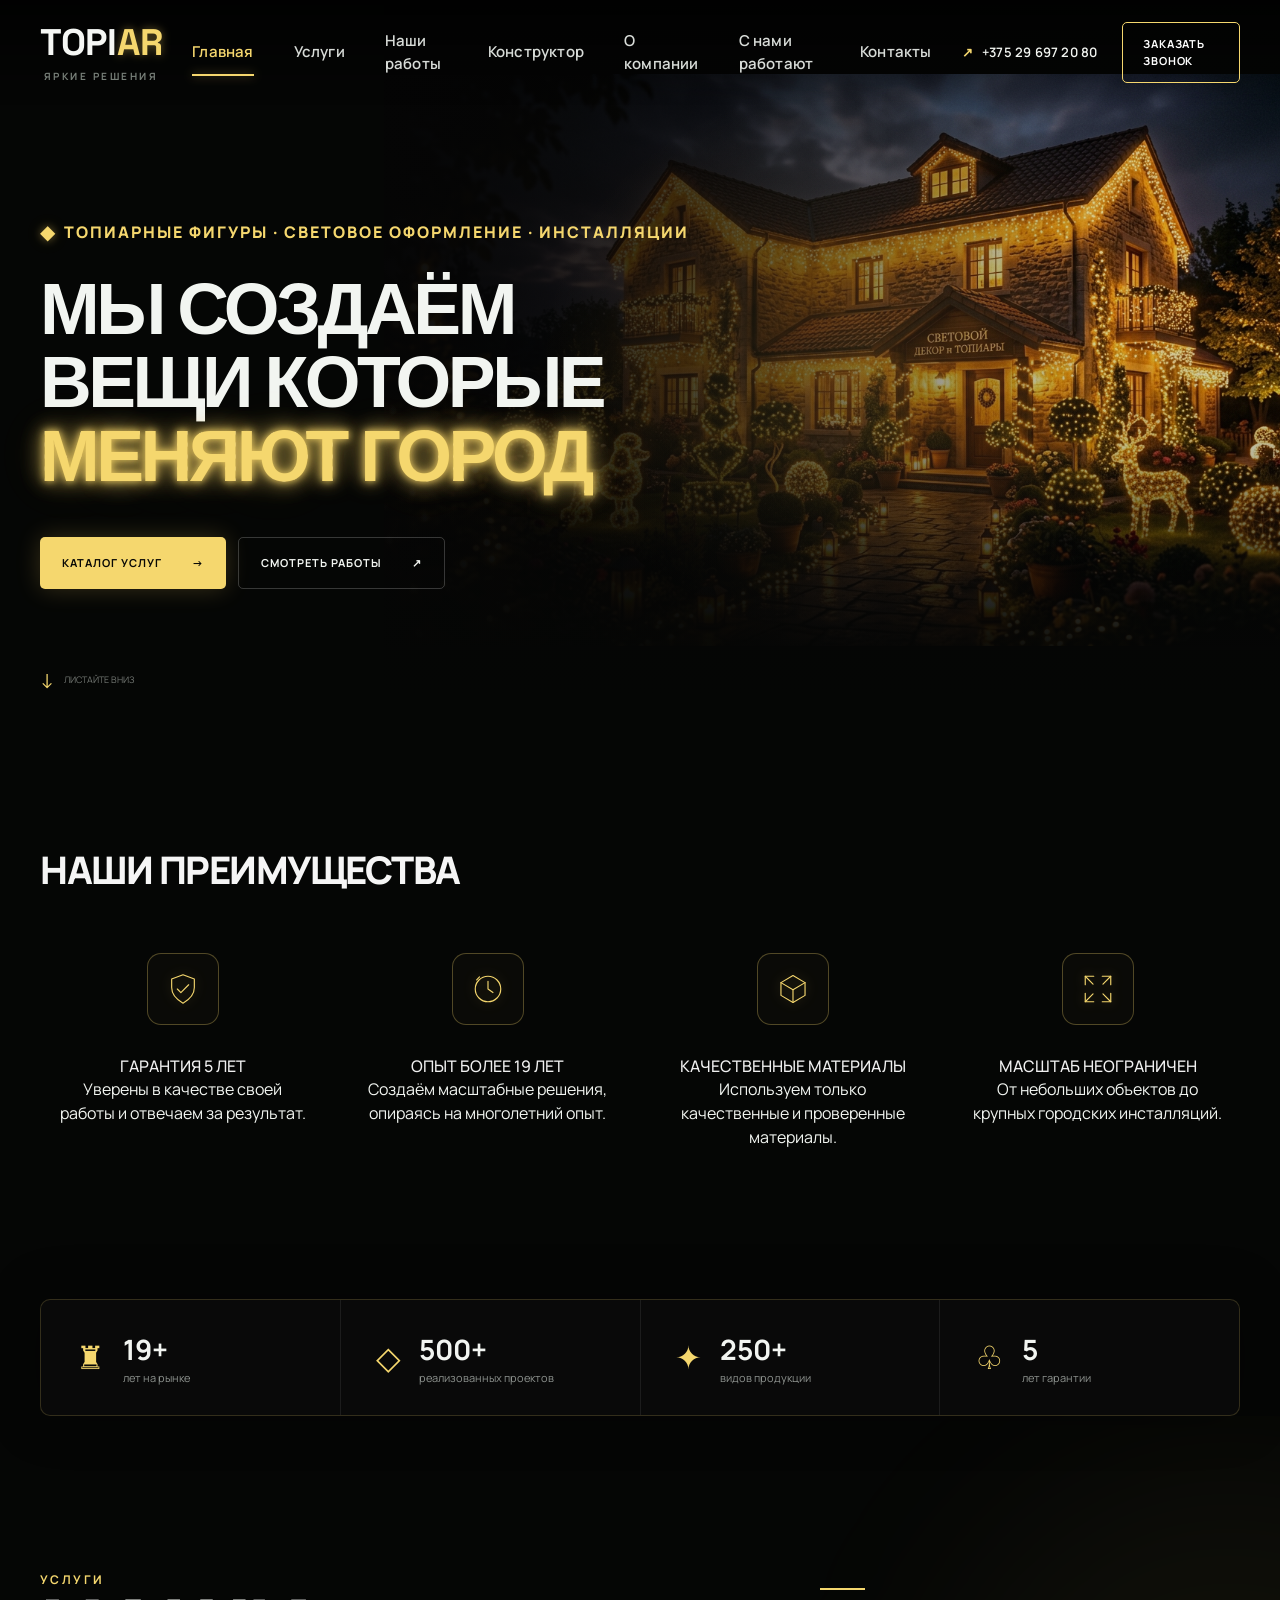
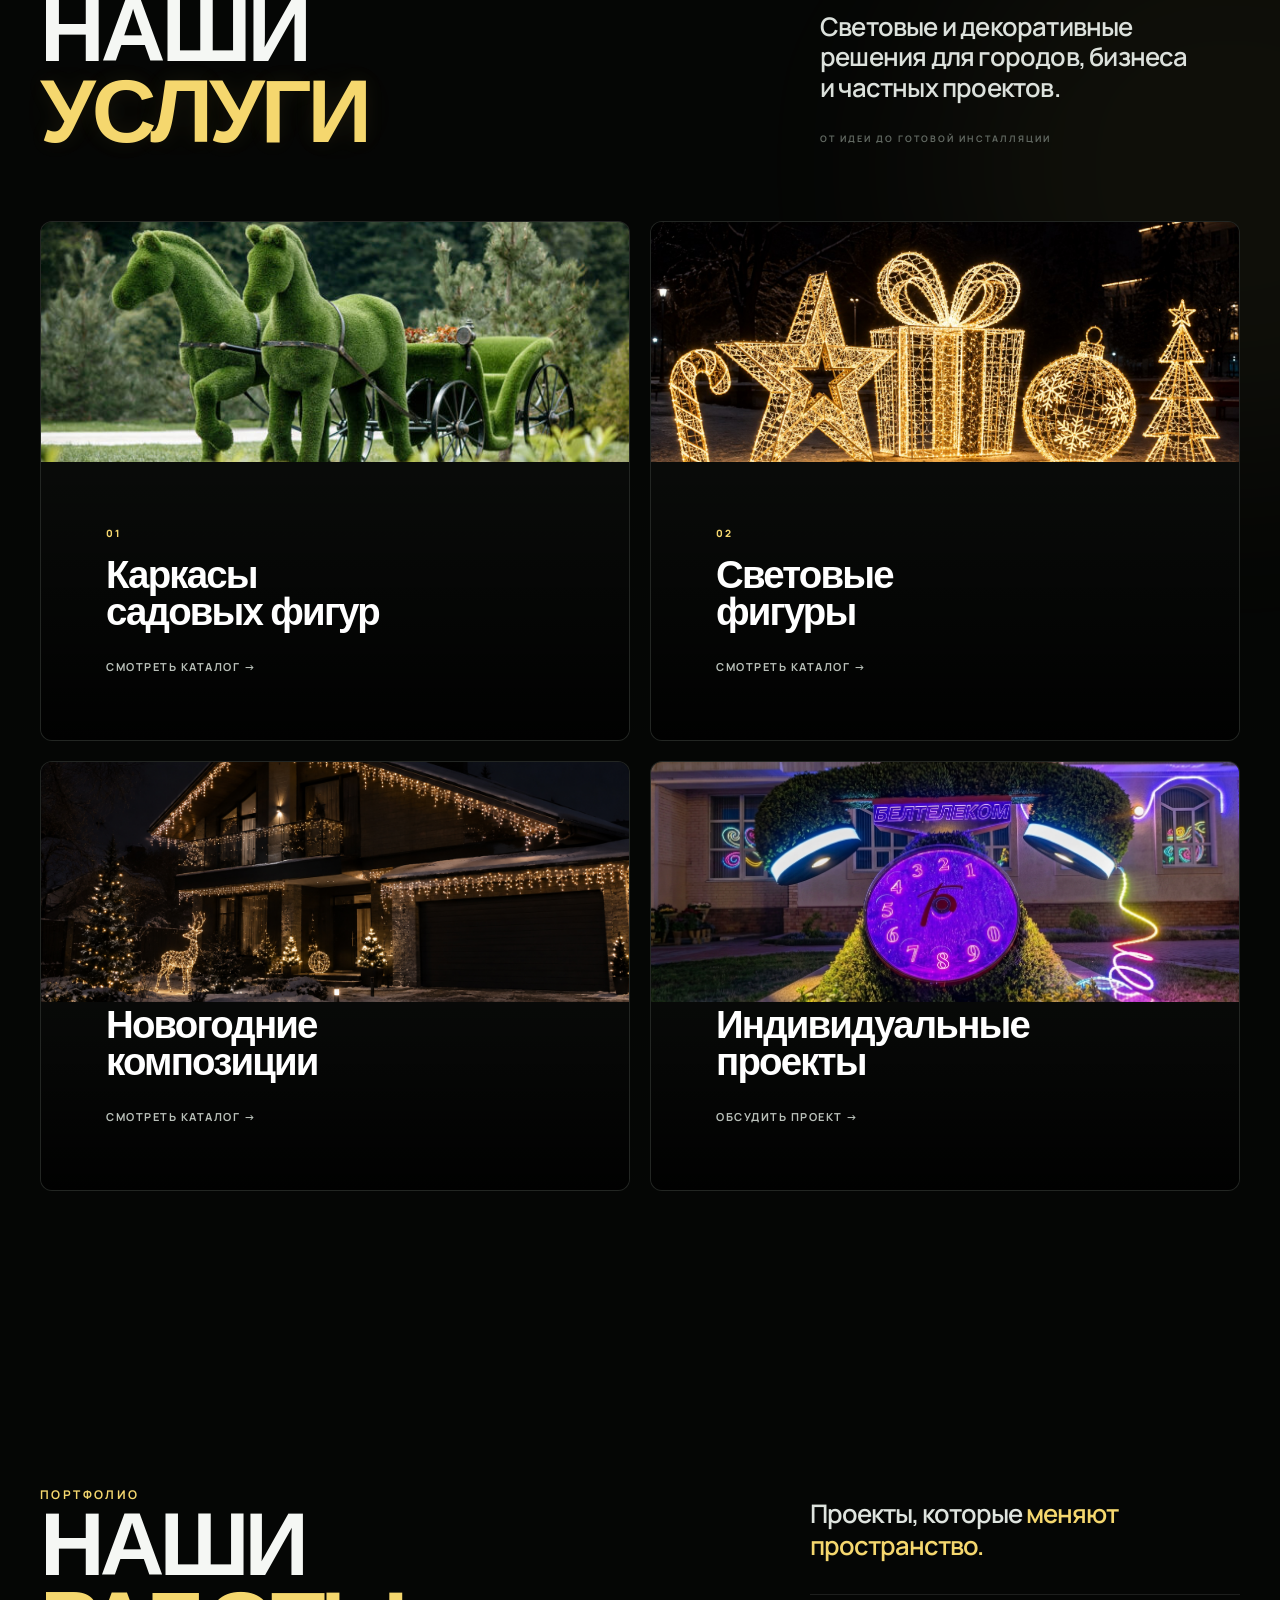
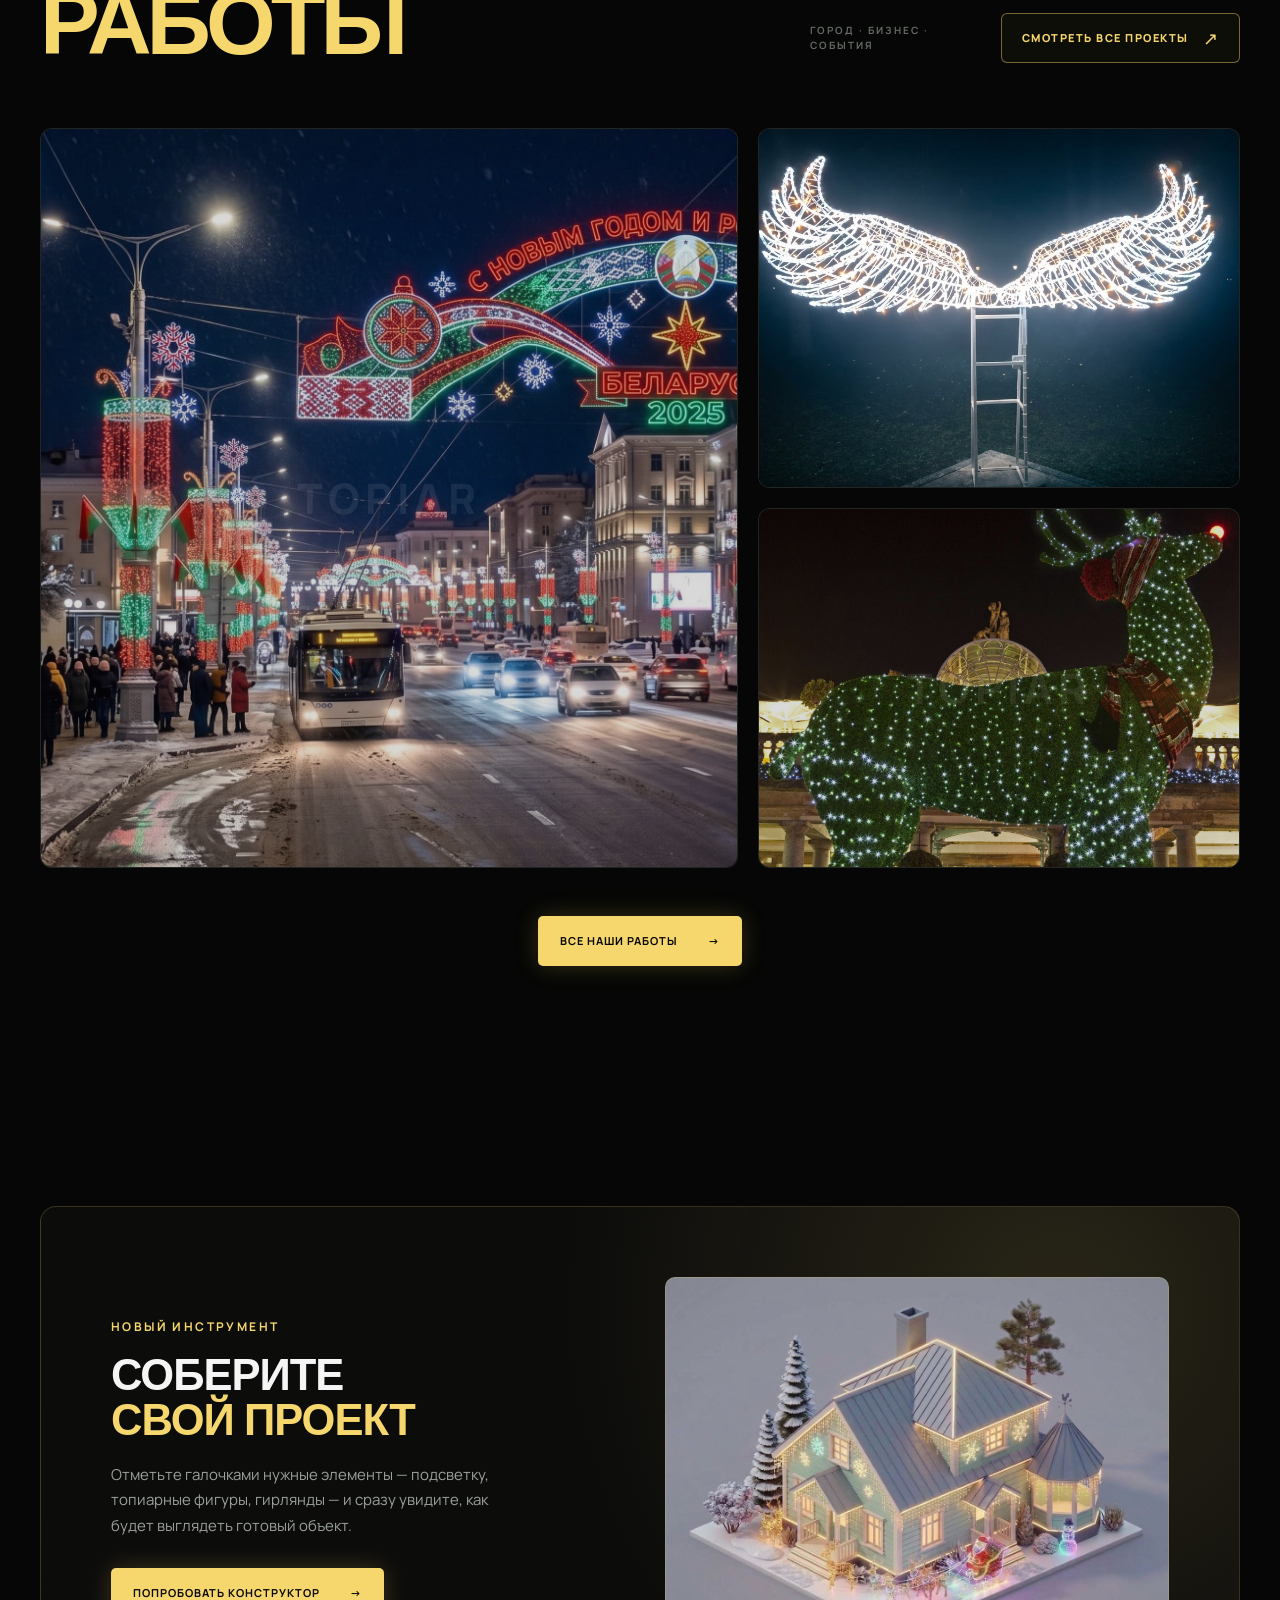
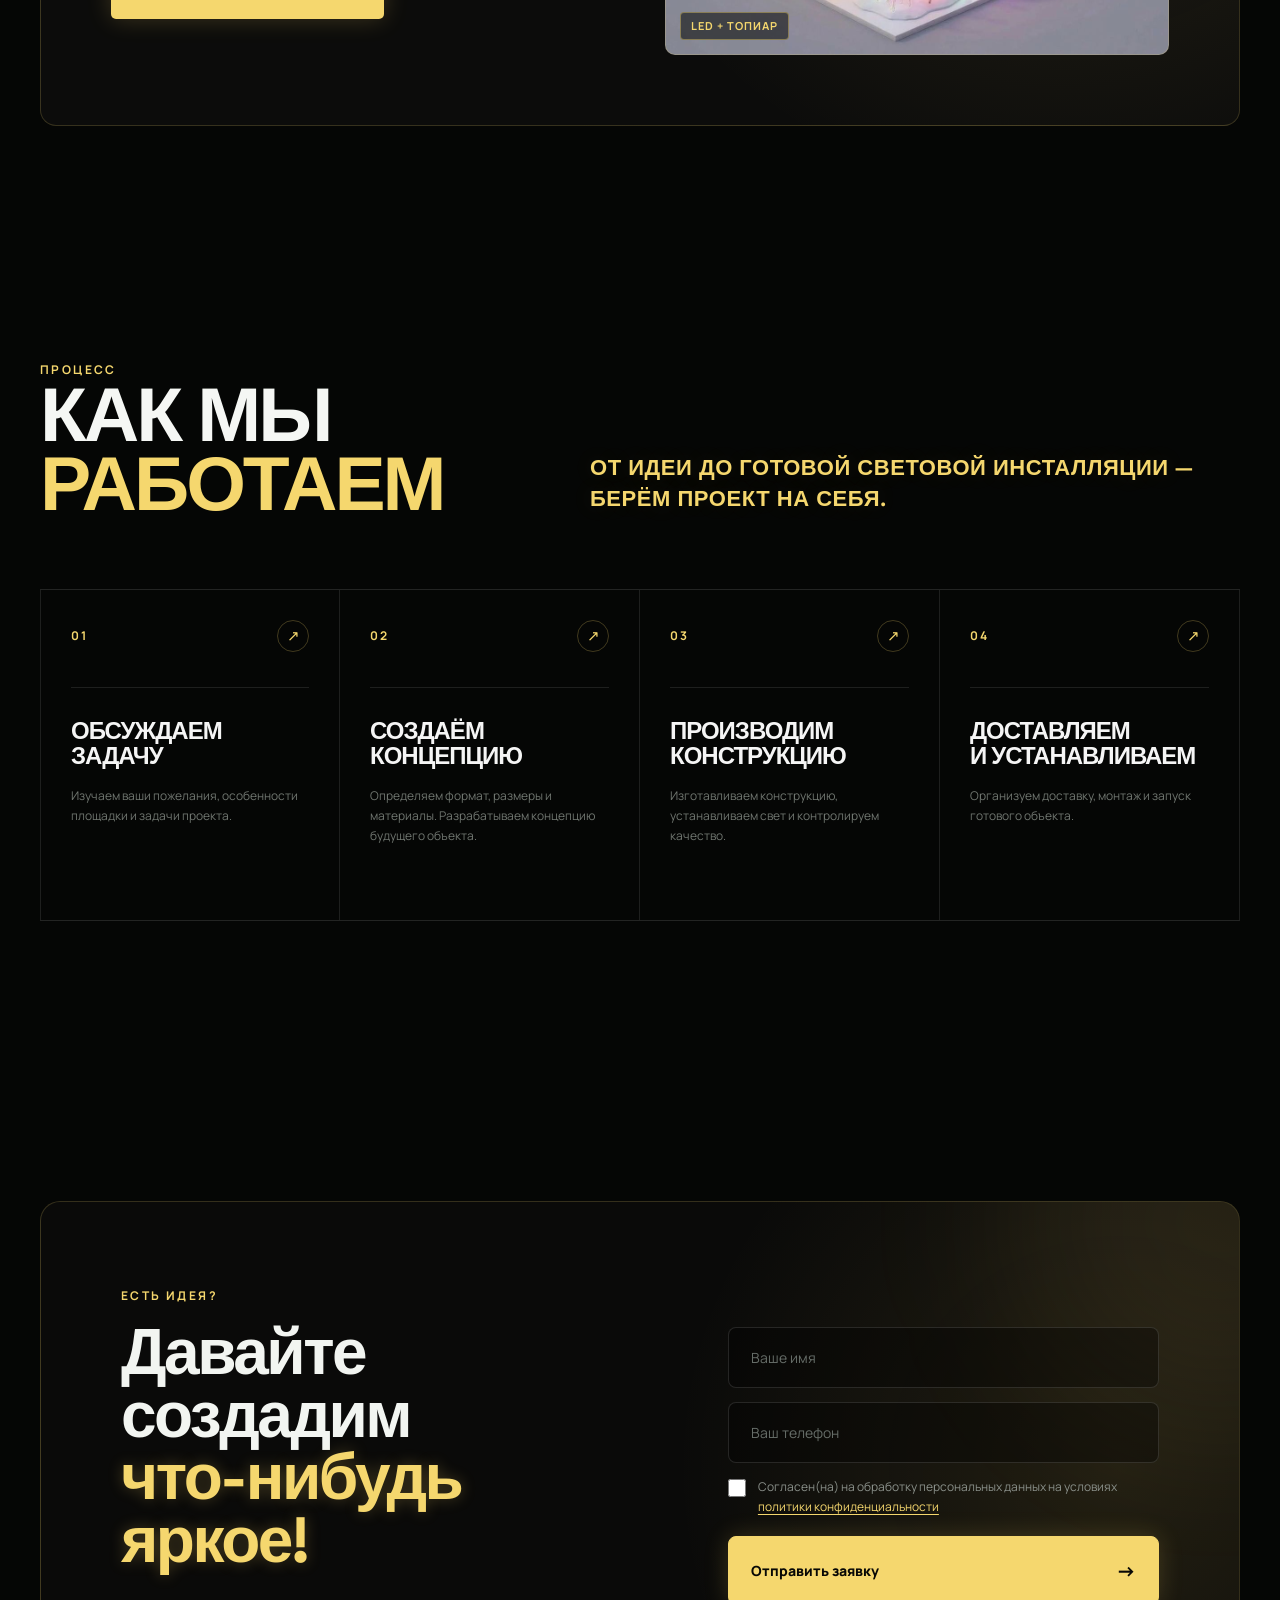
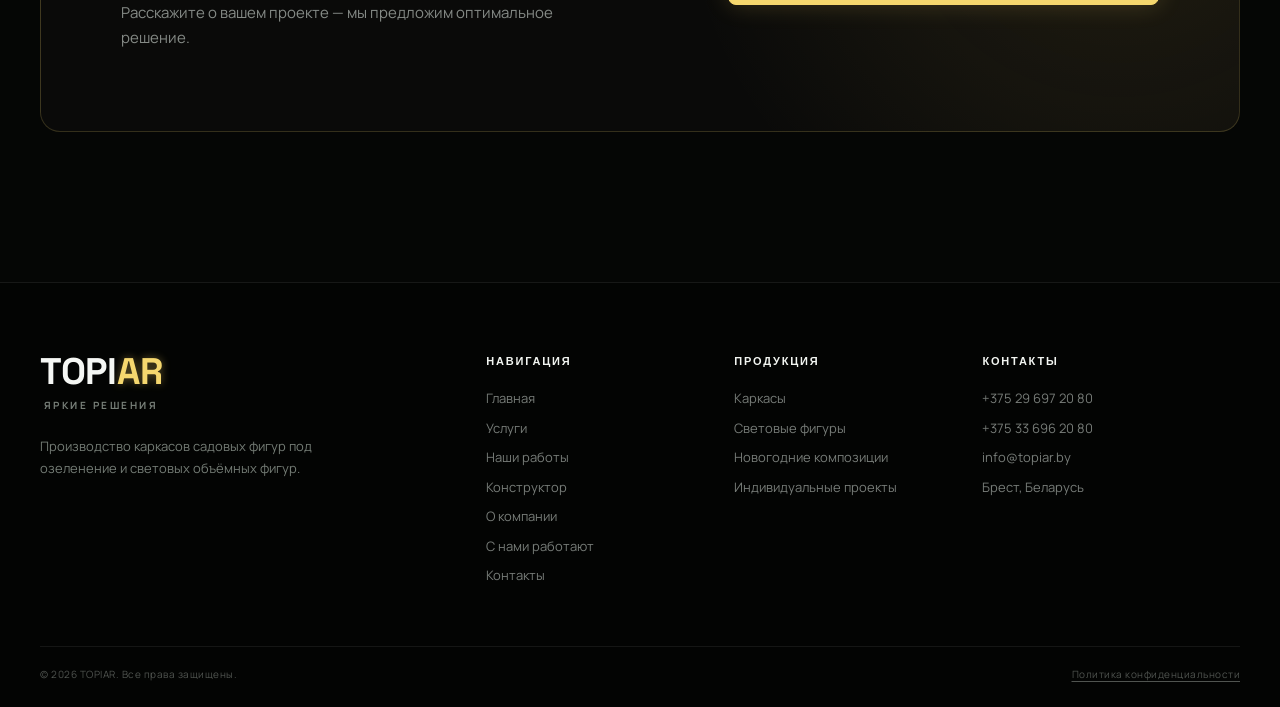
==== commit 3f3b58a6: "Обновление сайта" ====
--- a/index.html
+++ b/index.html
@@ -8,8 +8,64 @@
 
     <meta
         name="description"
-        content="Производство каркасов садовых фигур, световых композиций и объёмных фигур."
+        content="Производство каркасов садовых фигур под озеленение, световых объёмных фигур и новогоднего оформления. Брест, работаем по всей Беларуси."
     >
+
+    <link rel="icon" href="assets/favicon.svg" type="image/svg+xml">
+    <meta name="theme-color" content="#050605">
+    <link rel="canonical" href="https://topiar.by/">
+
+    <meta property="og:type" content="website">
+    <meta property="og:site_name" content="TOPIAR">
+    <meta property="og:locale" content="ru_RU">
+    <meta property="og:title" content="TOPIAR — Делаем города ярче">
+    <meta property="og:description" content="Производство каркасов садовых фигур под озеленение, световых объёмных фигур и новогоднего оформления. Брест, работаем по всей Беларуси.">
+    <meta property="og:url" content="https://topiar.by/">
+    <meta property="og:image" content="https://topiar.by/assets/images/light-23.jpg">
+    <meta name="twitter:card" content="summary_large_image">
+    <meta name="twitter:title" content="TOPIAR — Делаем города ярче">
+    <meta name="twitter:description" content="Производство каркасов садовых фигур под озеленение, световых объёмных фигур и новогоднего оформления. Брест, работаем по всей Беларуси.">
+    <meta name="twitter:image" content="https://topiar.by/assets/images/light-23.jpg">
+
+    <script type="application/ld+json">
+{
+    "@context": "https://schema.org",
+    "@type": "LocalBusiness",
+    "@id": "https://topiar.by/#business",
+    "name": "TOPIAR",
+    "alternateName": "TOPIAR — Яркие решения",
+    "legalName": "ИП Свидунович Александр Андреевич",
+    "description": "Производство каркасов садовых фигур под озеленение, световых объёмных фигур и новогоднего оформления. Работаем по всей Беларуси.",
+    "url": "https://topiar.by/",
+    "image": "https://topiar.by/assets/images/light-23.jpg",
+    "logo": "https://topiar.by/assets/favicon.svg",
+    "telephone": [
+        "+375296972080",
+        "+375336962080"
+    ],
+    "email": "info@topiar.by",
+    "foundingDate": "2007",
+    "taxID": "291292397",
+    "address": {
+        "@type": "PostalAddress",
+        "streetAddress": "ул. Московская, 79а/1",
+        "addressLocality": "Брест",
+        "addressCountry": "BY"
+    },
+    "areaServed": {
+        "@type": "Country",
+        "name": "Беларусь"
+    },
+    "sameAs": [
+        "https://t.me/Svidunkash",
+        "https://www.instagram.com/aleksandrsvidunovich"
+    ]
+}
+    </script>
+
+    <link rel="preconnect" href="https://fonts.googleapis.com">
+    <link rel="preconnect" href="https://fonts.gstatic.com" crossorigin>
+    <link rel="stylesheet" href="https://fonts.googleapis.com/css2?family=Manrope:wght@400;500;600;700;800&family=Space+Grotesk:wght@400;500;600;700&display=swap">
 
     <link rel="stylesheet" href="css/style.css">
 </head>
@@ -39,7 +95,7 @@
 
             <a href="constructor.html">Конструктор</a>
     <a href="about.html">О компании</a>
-    <a href="reviews.html">Отзывы</a>
+    <a href="partners.html">С нами работают</a>
     <a href="contacts.html">Контакты</a>
 </nav>
 
@@ -56,7 +112,7 @@
 
         </div>
 
-        <button class="mobile-menu">
+        <button class="mobile-menu" type="button" aria-label="Открыть меню">
             ☰
         </button>
 
@@ -106,23 +162,6 @@
 
 </div>
             </div>
-
-            <div class="hero-video">
-
-                <div class="play-button">
-                    ▶
-                </div>
-
-                <div>
-                    <span>Видео о производстве</span>
-                    <small>1:24</small>
-                </div>
-
-            </div>
-
-        </div>
-
-    </div>
 
     <div class="hero-scroll">
         <span>↓</span>
@@ -214,7 +253,7 @@
             <div class="stat">
                 <div class="stat-icon">♜</div>
                 <div>
-                    <strong>19+</strong>
+                    <strong data-counter data-target="19" data-suffix="+">0+</strong>
                     <span>лет на рынке</span>
                 </div>
             </div>
@@ -222,7 +261,7 @@
             <div class="stat">
                 <div class="stat-icon">◇</div>
                 <div>
-                    <strong>500+</strong>
+                    <strong data-counter data-target="500" data-suffix="+">0+</strong>
                     <span>реализованных проектов</span>
                 </div>
             </div>
@@ -230,7 +269,7 @@
             <div class="stat">
                 <div class="stat-icon">✦</div>
                 <div>
-                    <strong>250+</strong>
+                    <strong data-counter data-target="250" data-suffix="+">0+</strong>
                     <span>видов продукции</span>
                 </div>
             </div>
@@ -238,8 +277,8 @@
             <div class="stat">
                 <div class="stat-icon">♧</div>
                 <div>
-                    <strong>100%</strong>
-                    <span>довольных клиентов</span>
+                    <strong data-counter data-target="5" data-suffix="">0</strong>
+                    <span>лет гарантии</span>
                 </div>
             </div>
 
@@ -436,7 +475,8 @@
             ========================= -->
 
             <a href="projects.html#project-01"
-               class="project project-main">
+               class="project project-main"
+               data-project-modal="01">
 
                 <div class="project-image project-image-1">
                     <span>TOPIAR</span>
@@ -447,12 +487,12 @@
                 <div class="project-info">
 
                     <span>
-    01 / СВЕТОВЫЕ ИНСТАЛЛЯЦИИ
+    01 / ГОРОДСКАЯ ИЛЛЮМИНАЦИЯ
 </span>
 
 <h3>
-    Крупные объекты<br>
-    на площади
+    Праздничная арка<br>
+    «Беларусь»
 </h3>
 
                 </div>
@@ -465,14 +505,15 @@
             ========================= -->
 
             <a href="projects.html#project-02"
-               class="project">
+               class="project"
+               data-project-modal="02">
 
                 <div class="project-image project-image-2">
                     <span>TOPIAR</span>
 
                     <img class="project-media"
                          src="assets/images/angel-wings.jpg"
-                         alt="Ангельские крылья — световая инсталляция">
+                         alt="Ангельские крылья — световая инсталляция" loading="lazy" decoding="async">
                 </div>
 
                 <div class="project-overlay"></div>
@@ -498,7 +539,8 @@
             ========================= -->
 
             <a href="projects.html#project-03"
-               class="project">
+               class="project"
+               data-project-modal="03">
 
                 <div class="project-image project-image-3">
                     <span>TOPIAR</span>
@@ -519,6 +561,16 @@
 
                 </div>
 
+            </a>
+
+        </div>
+
+
+        <div class="projects-footer-cta">
+
+            <a href="projects.html" class="button button-primary">
+                Все наши работы
+                <span>→</span>
             </a>
 
         </div>
@@ -729,13 +781,25 @@
 
                 <input
                     type="text"
+                    name="name"
                     placeholder="Ваше имя"
+                    required
                 >
 
                 <input
                     type="tel"
+                    name="phone"
                     placeholder="Ваш телефон"
+                    required
                 >
+
+                <label class="consent">
+                    <input type="checkbox" name="consent" required>
+                    <span>
+                        Согласен(на) на обработку персональных данных
+                        на условиях <a href="privacy.html" target="_blank" rel="noopener">политики конфиденциальности</a>
+                    </span>
+                </label>
 
                 <button type="submit">
                     Отправить заявку
@@ -789,7 +853,7 @@
 
             <a href="constructor.html">Конструктор</a>
             <a href="about.html">О компании</a>
-            <a href="reviews.html">Отзывы</a>
+            <a href="partners.html">С нами работают</a>
             <a href="contacts.html">Контакты</a>
 
         </div>
@@ -838,13 +902,63 @@
             © 2026 TOPIAR. Все права защищены.
         </span>
 
-        <span>
-            Политика конфиденциальности
-        </span>
+        <a href="privacy.html">Политика конфиденциальности</a>
 
     </div>
 
 </footer>
+
+
+<!-- =========================
+     МИНИ-ГАЛЕРЕЯ ПРОЕКТА
+========================= -->
+
+<div class="project-modal" id="projectModal">
+
+    <div class="project-modal-overlay" id="projectModalOverlay"></div>
+
+    <div class="project-modal-box">
+
+        <button type="button" class="project-modal-close" id="projectModalClose" aria-label="Закрыть">
+            ✕
+        </button>
+
+        <div class="project-modal-media">
+
+            <img src="" alt="" id="projectModalImage">
+
+            <button type="button" class="project-modal-nav project-modal-prev" id="projectModalPrev" aria-label="Предыдущее фото">
+                ‹
+            </button>
+
+            <button type="button" class="project-modal-nav project-modal-next" id="projectModalNext" aria-label="Следующее фото">
+                ›
+            </button>
+
+            <span class="project-modal-counter" id="projectModalCounter"></span>
+
+        </div>
+
+        <div class="project-modal-info">
+
+            <span class="project-modal-label" id="projectModalLabel"></span>
+
+            <h3 id="projectModalTitle"></h3>
+
+            <p id="projectModalDescription"></p>
+
+            <div class="project-modal-meta" id="projectModalMeta"></div>
+
+            <a href="contacts.html" class="button button-primary project-modal-cta">
+                Обсудить похожий проект
+                <span>→</span>
+            </a>
+
+        </div>
+
+    </div>
+
+</div>
 
 
 <script src="js/main.js"></script>
--- a/css/style.css
+++ b/css/style.css
@@ -1,5 +1,3 @@
-@import url('https://fonts.googleapis.com/css2?family=Manrope:wght@400;500;600;700;800&display=swap');
-@import url('https://fonts.googleapis.com/css2?family=Manrope:wght@400;500;600;700;800&family=Space+Grotesk:wght@400;500;600;700&display=swap');
 body {
     font-family: "Manrope", sans-serif;
 }
@@ -10,6 +8,7 @@
 h4,
 .logo-main {
     font-family: "Space Grotesk", sans-serif;
+    overflow-wrap: break-word;
 }
 /* ================= RESET ================= */
 
@@ -26,8 +25,24 @@
 body {
     font-family: 'Manrope', sans-serif;
     background: #050605;
+    overflow-x: hidden;
     color: #ffffff;
     line-height: 1.5;
+
+    opacity: 0;
+    animation: page-fade-in .32s ease forwards;
+}
+
+@keyframes page-fade-in {
+    from { opacity: 0; }
+    to   { opacity: 1; }
+}
+
+@media (prefers-reduced-motion: reduce) {
+    body {
+        animation: none;
+        opacity: 1;
+    }
 }
 
 a {
@@ -64,7 +79,7 @@
 /* ================= HEADER ================= */
 
 .header {
-    position: absolute;
+    position: fixed;
     top: 0;
     left: 0;
     width: 100%;
@@ -75,6 +90,19 @@
         rgba(0, 0, 0, 0.7),
         transparent
     );
+
+    transition: background .35s ease,
+                padding .35s ease,
+                backdrop-filter .35s ease,
+                border-color .35s ease;
+}
+
+.header.is-scrolled {
+    padding: 14px 0;
+    background: rgba(5, 6, 5, 0.72);
+    backdrop-filter: blur(14px);
+    -webkit-backdrop-filter: blur(14px);
+    border-bottom: 1px solid rgba(245, 215, 110, 0.12);
 }
 
 .header-inner {
@@ -96,9 +124,11 @@
 ========================= */
 
 .logo {
+    position: relative;
+
     display: inline-flex;
     flex-direction: column;
-    align-items: flex-start;
+    align-items: center;
 
     width: max-content;
 
@@ -108,21 +138,40 @@
     transition: transform 0.3s ease;
 }
 
+.logo::after {
+    content: "";
+    position: absolute;
+    left: 50%;
+    bottom: -4px;
+
+    width: 0%;
+    height: 2px;
+
+    background: linear-gradient(90deg, transparent, #F5D76E, transparent);
+
+    transform: translateX(-50%);
+    transition: width 0.4s ease;
+}
+
 .logo:hover {
     transform: translateY(-1px);
 }
 
+.logo:hover::after {
+    width: 85%;
+}
+
 .logo-main {
     display: block;
 
     width: max-content;
 
     font-family: "Arial Black", Arial, sans-serif;
-    font-size: 32px;
-    font-weight: 900;
+    font-size: 37px;
+    font-weight: 700;
     line-height: 1;
 
-    letter-spacing: -2.5px;
+    letter-spacing: -0.3px;
     white-space: nowrap;
 
     color: #f5f7f4;
@@ -130,21 +179,50 @@
 
 .logo-accent {
     display: inline;
-
+    vertical-align: baseline;
+
+    font: inherit;
     color: #F5D76E;
 
+    text-shadow: 0 0 8px rgba(245, 215, 110, 0.35);
+    animation: logo-glow-pulse 2.6s ease-in-out infinite;
+}
+
+.logo:hover .logo-accent {
+    animation-play-state: paused;
     text-shadow:
-        0 0 10px rgba(245, 215, 110, 0.45),
-        0 0 25px rgba(245, 215, 110, 0.18);
+        0 0 10px rgba(245, 215, 110, 0.55),
+        0 0 22px rgba(245, 215, 110, 0.3);
+}
+
+@keyframes logo-glow-pulse {
+    0%, 100% {
+        text-shadow: 0 0 6px rgba(245, 215, 110, 0.25);
+    }
+    50% {
+        text-shadow:
+            0 0 12px rgba(245, 215, 110, 0.55),
+            0 0 22px rgba(245, 215, 110, 0.2);
+    }
+}
+
+@media (prefers-reduced-motion: reduce) {
+    .logo-accent {
+        animation: none;
+    }
+
+    .logo::after {
+        transition: none;
+    }
 }
 
 .logo-subtitle {
     display: block;
 
-    margin-top: 9px;
+    margin-top: 10px;
 
     font-family: "Manrope", sans-serif;
-    font-size: 9px;
+    font-size: 10px;
     font-weight: 700;
 
     line-height: 1;
@@ -165,13 +243,13 @@
 @media (max-width: 768px) {
 
     .logo-main {
-        font-size: 27px;
-        letter-spacing: -2.3px;
+        font-size: 31px;
+        letter-spacing: -0.2px;
     }
 
     .logo-subtitle {
-        margin-top: 7px;
-        font-size: 6px;
+        margin-top: 8px;
+        font-size: 7px;
         letter-spacing: 2.7px;
     }
 
@@ -312,6 +390,7 @@
 
 .eyebrow {
     display: flex;
+    flex-wrap: wrap;
     align-items: center;
     gap: 10px;
 
@@ -578,6 +657,13 @@
         0 0 45px rgba(245, 215, 110, 0.4);
 
     transform: translateY(-2px);
+}
+
+.button-primary:disabled {
+    opacity: .55;
+    cursor: not-allowed;
+    box-shadow: none;
+    transform: none;
 }
 
 .button-outline {
@@ -1145,6 +1231,11 @@
         min-height: 680px;
     }
 
+    .hero-background {
+        background-size: cover;
+        background-position: center 35%;
+    }
+
     .hero h1 {
         font-size: 38px;
         letter-spacing: -1.5px;
@@ -1610,7 +1701,7 @@
             rgba(5, 6, 5, 0.15),
             rgba(5, 6, 5, 0.15)
         ),
-        url("../assets/images/project-01-trc.jpg") center 25% / cover no-repeat;
+        url("../assets/images/light-23.jpg") center 25% / cover no-repeat;
 }
 
 .projects .project-image-2 {
@@ -3383,7 +3474,7 @@
     display: grid;
     grid-template-columns: 1.4fr .6fr;
     gap: 80px;
-    align-items: end;
+    align-items: center;
 }
 
 .services-hero h1 {
@@ -4097,7 +4188,8 @@
 
 .projects-page-hero {
     position: relative;
-    min-height: 760px;
+    min-height: 100vh;
+    min-height: 100svh;
     display: flex;
     align-items: center;
     padding: 170px 0 90px;
@@ -4139,7 +4231,7 @@
     justify-content: space-between;
     align-items: center;
 
-    margin-bottom: 80px;
+    margin-bottom: 32px;
 }
 
 .projects-page-counter {
@@ -4158,12 +4250,15 @@
     display: grid;
     grid-template-columns: 1.4fr .6fr;
 
-    align-items: end;
+    align-items: center;
     gap: 80px;
 }
 
 
 .projects-page-content h1 {
+    grid-column: 1;
+    grid-row: 1;
+
     margin: 0;
 
     font-size: clamp(80px, 12vw, 180px);
@@ -4183,7 +4278,175 @@
 }
 
 
+/* =========================================================
+   HERO — АНИМИРОВАННОЕ «СОЗВЕЗДИЕ» ИСКР
+========================================================= */
+
+.projects-hero-visual {
+    grid-column: 2;
+    grid-row: 1;
+
+    align-self: start;
+    justify-self: end;
+
+    position: relative;
+
+    width: 170px;
+    height: 170px;
+
+    margin-top: 6px;
+
+    display: flex;
+    align-items: center;
+    justify-content: center;
+
+    perspective: 700px;
+
+    pointer-events: none;
+}
+
+.projects-hero-visual-glow {
+    position: absolute;
+
+    width: 190px;
+    height: 190px;
+
+    border-radius: 50%;
+
+    background: radial-gradient(
+        circle,
+        rgba(245,215,110,.4),
+        rgba(245,215,110,.08) 55%,
+        transparent 75%
+    );
+
+    filter: blur(28px);
+
+    animation: projects-visual-glow-pulse 4.2s ease-in-out infinite;
+}
+
+.projects-hero-visual-ring {
+    position: absolute;
+
+    width: 148px;
+    height: 148px;
+
+    border-radius: 50%;
+    border: 1px dashed rgba(245,215,110,.24);
+
+    animation: projects-visual-ring-spin 22s linear infinite;
+}
+
+.projects-hero-visual-icon,
+.projects-hero-visual-icon-sm,
+.projects-hero-visual-icon-sm2 {
+    position: absolute;
+
+    transform-style: preserve-3d;
+}
+
+.projects-hero-visual-icon {
+    width: 60px;
+    height: 60px;
+
+    z-index: 3;
+
+    animation:
+        projects-visual-float-main 5.5s ease-in-out infinite,
+        projects-visual-glow-main 4s ease-in-out infinite;
+}
+
+.projects-hero-visual-icon-sm {
+    width: 24px;
+    height: 24px;
+
+    top: 20px;
+    left: 26px;
+
+    z-index: 2;
+
+    animation:
+        projects-visual-float-sm 4.6s ease-in-out .3s infinite,
+        projects-visual-glow-sm 3.6s ease-in-out .2s infinite;
+}
+
+.projects-hero-visual-icon-sm2 {
+    width: 16px;
+    height: 16px;
+
+    bottom: 24px;
+    right: 20px;
+
+    z-index: 2;
+
+    animation:
+        projects-visual-float-sm 5s ease-in-out .7s infinite reverse,
+        projects-visual-glow-sm 3.2s ease-in-out .5s infinite;
+}
+
+@keyframes projects-visual-glow-pulse {
+    0%, 100% {
+        transform: scale(1);
+        opacity: .75;
+    }
+    50% {
+        transform: scale(1.15);
+        opacity: 1;
+    }
+}
+
+@keyframes projects-visual-ring-spin {
+    from { transform: rotate(0deg); }
+    to   { transform: rotate(360deg); }
+}
+
+@keyframes projects-visual-float-main {
+    0%, 100% {
+        transform: translateY(0) rotateY(0deg) rotateX(0deg) rotate(0deg);
+    }
+    50% {
+        transform: translateY(-10px) rotateY(16deg) rotateX(6deg) rotate(8deg);
+    }
+}
+
+@keyframes projects-visual-float-sm {
+    0%, 100% {
+        transform: translateY(0) rotate(0deg) scale(1);
+    }
+    50% {
+        transform: translateY(-8px) rotate(-14deg) scale(1.1);
+    }
+}
+
+@keyframes projects-visual-glow-main {
+    0%, 100% {
+        filter:
+            drop-shadow(0 0 8px rgba(245,215,110,.5))
+            drop-shadow(0 0 20px rgba(245,215,110,.25));
+    }
+    50% {
+        filter:
+            drop-shadow(0 0 16px rgba(245,215,110,.85))
+            drop-shadow(0 0 36px rgba(245,215,110,.42));
+    }
+}
+
+@keyframes projects-visual-glow-sm {
+    0%, 100% {
+        filter: drop-shadow(0 0 6px rgba(245,215,110,.55));
+        opacity: .7;
+    }
+    50% {
+        filter: drop-shadow(0 0 12px rgba(245,215,110,.9));
+        opacity: 1;
+    }
+}
+
+
 .projects-page-description {
+    grid-column: 2;
+    grid-row: 1;
+
     padding-bottom: 10px;
 }
 
@@ -4428,7 +4691,7 @@
 */
 
 .gallery-image-1 {
-    background-image: url("../assets/images/project-01-trc.jpg");
+    background-image: url("../assets/images/light-23.jpg");
     background-size: cover;
     background-position: center 25%;
 }
@@ -4729,6 +4992,31 @@
         font-size: clamp(72px, 14vw, 130px);
     }
 
+    .projects-hero-visual,
+    .projects-page-description {
+        grid-column: 1;
+    }
+
+    .projects-hero-visual {
+        align-self: center;
+        justify-self: center;
+
+        width: 140px;
+        height: 140px;
+
+        margin: 0;
+    }
+
+    .projects-hero-visual-glow {
+        width: 160px;
+        height: 160px;
+    }
+
+    .projects-hero-visual-ring {
+        width: 120px;
+        height: 120px;
+    }
+
     .projects-gallery-header {
         grid-template-columns: 1fr;
         gap: 30px;
@@ -4756,18 +5044,39 @@
 @media (max-width: 700px) {
 
     .projects-page-hero {
-        min-height: 680px;
+        min-height: 100vh;
+        min-height: 100svh;
         padding: 145px 0 100px;
     }
 
     .projects-page-top {
-        margin-bottom: 60px;
+        margin-bottom: 28px;
     }
 
     .projects-page-content h1 {
         font-size: clamp(60px, 18vw, 100px);
 
         letter-spacing: -5px;
+    }
+
+    .projects-hero-visual {
+        width: 110px;
+        height: 110px;
+    }
+
+    .projects-hero-visual-glow {
+        width: 125px;
+        height: 125px;
+    }
+
+    .projects-hero-visual-ring {
+        width: 95px;
+        height: 95px;
+    }
+
+    .projects-hero-visual-icon {
+        width: 46px;
+        height: 46px;
     }
 
     .projects-page-description p {
@@ -4913,11 +5222,16 @@
 
     display: grid;
 
-    grid-template-columns: 1.4fr .6fr;
-
-    align-items: end;
-
-    gap: 80px;
+    grid-template-columns: .95fr 1.05fr;
+
+    align-items: center;
+
+    gap: 30px;
+}
+
+.about-hero-text {
+    grid-column: 1;
+    grid-row: 1;
 }
 
 
@@ -5138,24 +5452,22 @@
 }
 
 
-.about-founder-visual::before {
-    content: "A";
-
+.about-founder-photo {
     position: absolute;
-
-    left: 50%;
-    top: 50%;
-
-    transform: translate(-50%, -50%);
-
-    color: rgba(245,215,110,.06);
-
-    font-size: 380px;
-    font-weight: 900;
-
-    line-height: 1;
-
-    pointer-events: none;
+    inset: 0;
+
+    background:
+        linear-gradient(
+            to top,
+            rgba(5, 6, 5, .88),
+            rgba(5, 6, 5, .25) 55%,
+            rgba(5, 6, 5, .55)
+        ),
+        url("../assets/images/about-first-project.jpg");
+    background-size: cover;
+    background-position: center;
+
+    border-radius: 17px;
 }
 
 
@@ -6793,6 +7105,96 @@
     box-shadow:
         0 0 0 8px rgba(245,215,110,.1),
         0 0 30px rgba(245,215,110,.5);
+}
+
+
+/* LOCATION MAP (Belarus outline + Brest) */
+
+.location-visual {
+    display: flex;
+
+    align-items: center;
+    justify-content: center;
+
+    padding: 40px;
+}
+
+.location-map {
+    position: relative;
+
+    width: 100%;
+    max-width: 560px;
+    height: auto;
+
+    overflow: visible;
+}
+
+.location-map-country {
+    fill: rgba(245,215,110,.035);
+
+    stroke: rgba(245,215,110,.28);
+    stroke-width: 1.2;
+    stroke-linejoin: round;
+}
+
+.location-map-routes path {
+    fill: none;
+
+    stroke: rgba(245,215,110,.22);
+    stroke-width: 1;
+    stroke-dasharray: 3 7;
+    stroke-linecap: round;
+}
+
+.location-map-cities circle {
+    fill: rgba(245,215,110,.45);
+}
+
+.location-map-halo {
+    fill: rgba(245,215,110,.14);
+
+    transform-box: fill-box;
+    transform-origin: center;
+}
+
+.location-map-brest {
+    fill: var(--green);
+
+    filter: drop-shadow(0 0 10px rgba(245,215,110,.7));
+}
+
+.location-map-label {
+    fill: var(--green);
+
+    font-family: "Manrope", sans-serif;
+    font-size: 15px;
+    font-weight: 700;
+    letter-spacing: 3px;
+}
+
+@media (prefers-reduced-motion: no-preference) {
+
+    .location-map-halo {
+        animation: brestPulse 3.2s ease-in-out infinite;
+    }
+
+    @keyframes brestPulse {
+        0%, 100% { transform: scale(1);   opacity: .9; }
+        50%      { transform: scale(2.1); opacity: 0;  }
+    }
+
+}
+
+@media (max-width: 600px) {
+
+    .location-visual {
+        padding: 24px 16px;
+    }
+
+    .location-map-label {
+        font-size: 19px;
+    }
+
 }
 
 
@@ -7501,7 +7903,7 @@
     background-position: center;
 }
 .hero .eyebrow {
-    max-width: 650px;
+    max-width: 900px;
     line-height: 1.5;
 }
 
@@ -7534,19 +7936,16 @@
     color: var(--green);
 }
 .hero .hero-text {
-    width: min(720px, 100%);
-}
-
-.hero .eyebrow {
-    white-space: nowrap;
-}
+    width: min(780px, 100%);
+}
+
 .hero .eyebrow {
     display: flex;
     align-items: center;
     gap: 12px;
     font-size: 16px;
     font-weight: 800;
-    letter-spacing: 2.5px;
+    letter-spacing: 2px;
     line-height: 1.4;
     color: var(--green);
 }
@@ -7687,6 +8086,13 @@
     background-repeat: no-repeat;
 }
 
+@media (max-width: 700px) {
+    .hero-background {
+        background-size: cover;
+        background-position: center 35%;
+    }
+}
+
 .hero-content {
     position: relative;
     z-index: 2;
@@ -7697,7 +8103,7 @@
             rgba(5, 6, 5, 0.15),
             rgba(5, 6, 5, 0.15)
         ),
-        url("../assets/images/project-01-trc.jpg") center 25% / cover no-repeat;
+        url("../assets/images/light-23.jpg") center 25% / cover no-repeat;
 }
 
 .projects .project-image-2 {
@@ -7739,9 +8145,7 @@
 .logo-accent {
     color: #F5D76E;
 
-    text-shadow:
-        0 0 10px rgba(255, 217, 102, 0.55),
-        0 0 25px rgba(255, 217, 102, 0.25);
+    text-shadow: 0 0 8px rgba(255, 217, 102, 0.4);
 }
 
 .nav a:hover,
@@ -7850,6 +8254,14 @@
         0 0 45px rgba(255, 217, 102, 0.40);
 }
 
+.button-primary:disabled,
+.button-primary:disabled:hover {
+    opacity: .55;
+    cursor: not-allowed;
+    box-shadow: none;
+    transform: none;
+}
+
 .button-outline:hover {
     border-color: #F5D76E;
     color: #F5D76E;
@@ -7939,6 +8351,12 @@
 
     box-shadow:
         0 0 25px rgba(255, 217, 102, 0.18);
+}
+
+.contact-form button:disabled {
+    opacity: .55;
+    cursor: not-allowed;
+    box-shadow: none;
 }
 
 
@@ -8102,33 +8520,8 @@
         0 0 25px rgba(245, 215, 110, 0.12);
 }
 /* =================================
-   УВЕЛИЧЕННЫЙ ЛОГОТИП
+   Услуги / Наши работы — крупные заголовки
 ================================= */
-
-.logo {
-    display: inline-flex;
-    flex-direction: column;
-    align-items: flex-start;
-    gap: 2px;
-}
-
-.logo-main {
-    font-family: "Space Grotesk", sans-serif;
-    font-size: 40px !important;
-    font-weight: 700;
-    line-height: 0.95;
-    letter-spacing: -0.04em;
-}
-
-.logo-subtitle {
-    font-family: "Manrope", sans-serif;
-    font-size: 11px !important;
-    font-weight: 700;
-    line-height: 1;
-    letter-spacing: 0.22em;
-    color: #A7A49A;
-}
-/* Услуги */
 .services-hero h1 {
     font-size: clamp(55px, 9vw, 120px) !important;
     letter-spacing: -5px;
@@ -8214,7 +8607,7 @@
 
 /* Проекты */
 .projects-page .projects-page-content {
-    transform: translateY(-55px);
+    transform: none;
 }
 
 /* О компании */
@@ -8324,12 +8717,12 @@
    ========================================= */
 
 .about-hero-description {
-    max-width: 520px;
-    padding-top: 8px;
+    max-width: 620px;
+    padding-top: 0;
 }
 
 .about-description-main {
-    margin: 0 0 22px;
+    margin: 0 0 14px;
     font-size: 17px;
     font-weight: 600;
     line-height: 1.55;
@@ -8359,8 +8752,301 @@
     font-size: 10px;
     font-weight: 700;
     letter-spacing: 3px;
-    line-height: 1.4;
+    line-height: 1.5;
     color: #F5D76E;
+    white-space: nowrap;
+}
+
+
+/* =========================================
+   ABOUT HERO — LAYOUT: HEADLINE + 3D CITY
+   ========================================= */
+
+.about-hero-visual {
+    grid-column: 2;
+    grid-row: 1;
+
+    position: relative;
+
+    height: 460px;
+
+    display: flex;
+    align-items: flex-end;
+    justify-content: center;
+}
+
+/* interactive glowing 3D city — pointer-tilt parallax */
+.about-city-3d {
+    width: 100%;
+    max-width: 520px;
+    height: 100%;
+
+    perspective: 1300px;
+    perspective-origin: 50% 75%;
+}
+
+.about-city-stage {
+    --rx: 2deg;
+    --ry: -7deg;
+
+    width: 100%;
+    height: 100%;
+
+    transform-style: preserve-3d;
+    animation: cwIdleTilt 12s ease-in-out infinite;
+
+    filter: drop-shadow(0 26px 46px rgba(0,0,0,.6));
+}
+
+.about-city-3d.is-active .about-city-stage {
+    animation: none;
+    transform: rotateX(var(--rx)) rotateY(var(--ry));
+    transition: transform .18s ease-out;
+}
+
+@keyframes cwIdleTilt {
+    0%, 100% { transform: rotateX(3deg) rotateY(-8deg); }
+    50%      { transform: rotateX(1deg) rotateY(6deg); }
+}
+
+.cw-svg {
+    position: relative;
+    z-index: 1;
+
+    width: 100%;
+    height: 100%;
+
+    overflow: visible;
+}
+
+.cw-halo {
+    animation: cwHaloSpin 26s linear infinite, cwHaloPulse 7s ease-in-out infinite;
+    transform-origin: 233px 150px;
+}
+
+@keyframes cwHaloSpin {
+    to { transform: rotate(360deg); }
+}
+
+@keyframes cwHaloPulse {
+    0%, 100% { opacity: .6; }
+    50%      { opacity: 1; }
+}
+
+.cw-ground-glow {
+    animation: cwGroundPulse 6s ease-in-out infinite;
+    transform-origin: center;
+}
+
+@keyframes cwGroundPulse {
+    0%, 100% { opacity: .7; }
+    50%      { opacity: 1; }
+}
+
+.cw-ground-line {
+    fill: none;
+    stroke: rgba(245,215,110,.35);
+    stroke-width: 1;
+}
+
+/* buildings */
+.cw-building {
+    animation: cwFloat 8s ease-in-out infinite;
+    transform-box: fill-box;
+    transform-origin: bottom center;
+}
+
+.cw-back {
+    opacity: .55;
+    filter: blur(1px);
+    animation-duration: 10s;
+}
+
+.cw-mid {
+    opacity: .85;
+    filter: blur(.3px);
+    animation-duration: 8.5s;
+    animation-direction: reverse;
+}
+
+.cw-front {
+    opacity: 1;
+    animation-duration: 7.5s;
+}
+
+@keyframes cwFloat {
+    0%, 100% { transform: translateY(0); }
+    50%      { transform: translateY(-5px); }
+}
+
+.cw-edge {
+    fill: none;
+    stroke: rgba(245,215,110,.22);
+    stroke-width: .8;
+}
+
+.cw-front.cw-building .cw-edge {
+    stroke: rgba(245,215,110,.4);
+}
+
+.cw {
+    fill: #F5D76E;
+    opacity: .12;
+}
+
+.cw-lit {
+    animation: cwWindowFlicker 5s ease-in-out infinite;
+    filter: drop-shadow(0 0 2.5px rgba(245,215,110,.6));
+}
+
+@keyframes cwWindowFlicker {
+    0%, 100% { opacity: .35; }
+    45%      { opacity: 1; }
+    55%      { opacity: 1; }
+}
+
+.cw-mast {
+    stroke: rgba(245,215,110,.6);
+    stroke-width: 1.1;
+}
+
+.cw-beacon {
+    fill: #F5D76E;
+    filter:
+        drop-shadow(0 0 3px rgba(245,215,110,.9))
+        drop-shadow(0 0 10px rgba(245,215,110,.55));
+    animation: cwBeaconPulse 2.3s ease-in-out infinite;
+}
+
+@keyframes cwBeaconPulse {
+    0%, 100% { opacity: .55; r: 3; }
+    50%      { opacity: 1;   r: 4.6; }
+}
+
+.cw-beacon-sweep {
+    fill: none;
+    stroke: #F5D76E;
+    stroke-width: 1;
+    transform-box: fill-box;
+    transform-origin: center;
+    animation: cwSweep 2.3s ease-out infinite;
+}
+
+@keyframes cwSweep {
+    0%   { opacity: .6; transform: scale(1); }
+    100% { opacity: 0;  transform: scale(3.6); }
+}
+
+/* glowing skybridge between the two tallest towers */
+.cw-bridge {
+    fill: #F5D76E;
+    opacity: .28;
+    animation: cwBridgePulse 4s ease-in-out infinite;
+}
+
+@keyframes cwBridgePulse {
+    0%, 100% { opacity: .16; }
+    50%      { opacity: .4; }
+}
+
+.cw-spark {
+    fill: #F5D76E;
+    opacity: 0;
+    animation: cwSparkRise 6s ease-in infinite;
+}
+
+@keyframes cwSparkRise {
+    0%   { opacity: 0;  transform: translateY(0); }
+    15%  { opacity: .9; }
+    80%  { opacity: .2; }
+    100% { opacity: 0;  transform: translateY(-70px); }
+}
+
+
+
+/* =========================================
+   ABOUT HERO — DESCRIPTION MOVED BELOW
+   ========================================= */
+
+.about-hero-bottom {
+    grid-column: 1 / -1;
+
+    display: grid;
+    grid-template-columns: 150px 1px 1fr;
+    align-items: start;
+    gap: 36px;
+
+    margin-top: 86px;
+    padding-top: 38px;
+
+    border-top: 1px solid rgba(245,215,110,.14);
+}
+
+.about-hero-bottom .about-description-caption {
+    white-space: normal;
+}
+
+.about-hero-bottom-divider {
+    align-self: stretch;
+    width: 1px;
+    background: linear-gradient(
+        to bottom,
+        rgba(245,215,110,.55),
+        rgba(245,215,110,0)
+    );
+}
+
+.about-hero-bottom .about-hero-description {
+    max-width: 620px;
+}
+
+@media (max-width: 1000px) {
+
+    .about-hero-text {
+        grid-column: 1;
+        grid-row: 1;
+    }
+
+    .about-hero-visual {
+        grid-column: 1;
+        grid-row: 2;
+
+        height: 340px;
+    }
+
+    .about-hero-bottom {
+        grid-column: 1;
+        grid-row: 3;
+    }
+
+    .about-city-3d {
+        max-width: 400px;
+    }
+
+}
+
+@media (max-width: 700px) {
+
+    .about-hero-visual {
+        height: 260px;
+    }
+
+    .about-city-3d {
+        max-width: 320px;
+    }
+
+    .about-hero-bottom {
+        grid-template-columns: 1fr;
+        gap: 18px;
+
+        margin-top: 60px;
+        padding-top: 30px;
+    }
+
+    .about-hero-bottom-divider {
+        display: none;
+    }
+
 }
 /* =========================================
    PROJECTS HERO — PREMIUM DESCRIPTION
@@ -8454,7 +9140,7 @@
     }
 }
 .hero-text {
-    transform: translateX(40px);
+    transform: none;
 }
 /* ABOUT — выравниваем верхний блок как на других внутренних страницах */
 .about-page .about-hero-top,
@@ -8477,6 +9163,7 @@
 .reviews-hero::after,
 .contacts-hero::after,
 .constructor-hero::after,
+.partners-hero::after,
 .services-hero::before {
     content: "";
     position: absolute;
@@ -8500,7 +9187,8 @@
 .about-hero-scroll,
 .reviews-scroll,
 .contacts-scroll,
-.constructor-scroll {
+.constructor-scroll,
+.partners-scroll {
     z-index: 10;
 }
 
@@ -8511,6 +9199,7 @@
     .reviews-hero::after,
     .contacts-hero::after,
     .constructor-hero::after,
+    .partners-hero::after,
     .services-hero::before {
         height: 140px;
     }
@@ -8603,126 +9292,166 @@
     }
 }
 
-/* СВЕТОВОЕ ОФОРМЛЕНИЕ — 20 слотов, файлы: assets/images/light-01.jpg ... light-20.jpg */
+/* СВЕТОВОЕ ОФОРМЛЕНИЕ — 16 слотов, файлы: assets/images/light-01.jpg ... light-16.jpg */
 .gallery-photo-light-01 {
-    background-image: url("../assets/images/light-01.jpg"), radial-gradient(circle at 30% 30%, rgba(245,215,110,.10), transparent 60%), #0A0A09;
+    background-image: url("../assets/images/light-01.jpg"), radial-gradient(circle at 30% 30%, rgba(245,215,110,.10), transparent 60%);
+    background-color: #0A0A09;
 }
 
 .gallery-photo-light-02 {
-    background-image: url("../assets/images/light-02.jpg"), radial-gradient(circle at 70% 70%, rgba(245,215,110,.07), transparent 60%), #0A0A09;
+    background-image: url("../assets/images/light-02.jpg"), radial-gradient(circle at 70% 70%, rgba(245,215,110,.07), transparent 60%);
+    background-color: #0A0A09;
 }
 
 .gallery-photo-light-03 {
-    background-image: url("../assets/images/light-03.jpg"), radial-gradient(circle at 30% 30%, rgba(245,215,110,.10), transparent 60%), #0A0A09;
+    background-image: url("../assets/images/light-03.jpg"), radial-gradient(circle at 30% 30%, rgba(245,215,110,.10), transparent 60%);
+    background-color: #0A0A09;
 }
 
 .gallery-photo-light-04 {
-    background-image: url("../assets/images/light-04.jpg"), radial-gradient(circle at 70% 70%, rgba(245,215,110,.07), transparent 60%), #0A0A09;
+    background-image: url("../assets/images/light-04.jpg"), radial-gradient(circle at 70% 70%, rgba(245,215,110,.07), transparent 60%);
+    background-color: #0A0A09;
 }
 
 .gallery-photo-light-05 {
-    background-image: url("../assets/images/light-05.jpg"), radial-gradient(circle at 30% 30%, rgba(245,215,110,.10), transparent 60%), #0A0A09;
+    background-image: url("../assets/images/light-05.jpg"), radial-gradient(circle at 30% 30%, rgba(245,215,110,.10), transparent 60%);
+    background-color: #0A0A09;
 }
 
 .gallery-photo-light-06 {
-    background-image: url("../assets/images/light-06.jpg"), radial-gradient(circle at 70% 70%, rgba(245,215,110,.07), transparent 60%), #0A0A09;
+    background-image: url("../assets/images/light-06.jpg"), radial-gradient(circle at 70% 70%, rgba(245,215,110,.07), transparent 60%);
+    background-color: #0A0A09;
 }
 
 .gallery-photo-light-07 {
-    background-image: url("../assets/images/light-07.jpg"), radial-gradient(circle at 30% 30%, rgba(245,215,110,.10), transparent 60%), #0A0A09;
+    background-image: url("../assets/images/light-07.jpg"), radial-gradient(circle at 30% 30%, rgba(245,215,110,.10), transparent 60%);
+    background-color: #0A0A09;
 }
 
 .gallery-photo-light-08 {
-    background-image: url("../assets/images/light-08.jpg"), radial-gradient(circle at 70% 70%, rgba(245,215,110,.07), transparent 60%), #0A0A09;
+    background-image: url("../assets/images/light-08.jpg"), radial-gradient(circle at 70% 70%, rgba(245,215,110,.07), transparent 60%);
+    background-color: #0A0A09;
 }
 
 .gallery-photo-light-09 {
-    background-image: url("../assets/images/light-09.jpg"), radial-gradient(circle at 30% 30%, rgba(245,215,110,.10), transparent 60%), #0A0A09;
+    background-image: url("../assets/images/light-09.jpg"), radial-gradient(circle at 30% 30%, rgba(245,215,110,.10), transparent 60%);
+    background-color: #0A0A09;
 }
 
 .gallery-photo-light-10 {
-    background-image: url("../assets/images/light-10.jpg"), radial-gradient(circle at 70% 70%, rgba(245,215,110,.07), transparent 60%), #0A0A09;
+    background-image: url("../assets/images/light-10.jpg"), radial-gradient(circle at 70% 70%, rgba(245,215,110,.07), transparent 60%);
+    background-color: #0A0A09;
 }
 
 .gallery-photo-light-11 {
-    background-image: url("../assets/images/light-11.jpg"), radial-gradient(circle at 30% 30%, rgba(245,215,110,.10), transparent 60%), #0A0A09;
+    background-image: url("../assets/images/light-11.jpg"), radial-gradient(circle at 30% 30%, rgba(245,215,110,.10), transparent 60%);
+    background-color: #0A0A09;
 }
 
 .gallery-photo-light-12 {
-    background-image: url("../assets/images/light-12.jpg"), radial-gradient(circle at 70% 70%, rgba(245,215,110,.07), transparent 60%), #0A0A09;
+    background-image: url("../assets/images/light-12.jpg"), radial-gradient(circle at 70% 70%, rgba(245,215,110,.07), transparent 60%);
+    background-color: #0A0A09;
 }
 
 .gallery-photo-light-13 {
-    background-image: url("../assets/images/light-13.jpg"), radial-gradient(circle at 30% 30%, rgba(245,215,110,.10), transparent 60%), #0A0A09;
+    background-image: url("../assets/images/light-13.jpg"), radial-gradient(circle at 30% 30%, rgba(245,215,110,.10), transparent 60%);
+    background-color: #0A0A09;
 }
 
 .gallery-photo-light-14 {
-    background-image: url("../assets/images/light-14.jpg"), radial-gradient(circle at 70% 70%, rgba(245,215,110,.07), transparent 60%), #0A0A09;
+    background-image: url("../assets/images/light-14.jpg"), radial-gradient(circle at 70% 70%, rgba(245,215,110,.07), transparent 60%);
+    background-color: #0A0A09;
 }
 
 .gallery-photo-light-15 {
-    background-image: url("../assets/images/light-15.jpg"), radial-gradient(circle at 30% 30%, rgba(245,215,110,.10), transparent 60%), #0A0A09;
+    background-image: url("../assets/images/light-15.jpg"), radial-gradient(circle at 30% 30%, rgba(245,215,110,.10), transparent 60%);
+    background-color: #0A0A09;
 }
 
 .gallery-photo-light-16 {
-    background-image: url("../assets/images/light-16.jpg"), radial-gradient(circle at 70% 70%, rgba(245,215,110,.07), transparent 60%), #0A0A09;
+    background-image: url("../assets/images/light-16.jpg"), radial-gradient(circle at 70% 70%, rgba(245,215,110,.07), transparent 60%);
+    background-color: #0A0A09;
 }
 
 .gallery-photo-light-17 {
-    background-image: url("../assets/images/light-17.jpg"), radial-gradient(circle at 30% 30%, rgba(245,215,110,.10), transparent 60%), #0A0A09;
+    background-image: url("../assets/images/light-17.jpg"), radial-gradient(circle at 30% 30%, rgba(245,215,110,.10), transparent 60%);
+    background-color: #0A0A09;
 }
 
 .gallery-photo-light-18 {
-    background-image: url("../assets/images/light-18.jpg"), radial-gradient(circle at 70% 70%, rgba(245,215,110,.07), transparent 60%), #0A0A09;
+    background-image: url("../assets/images/light-18.jpg"), radial-gradient(circle at 70% 70%, rgba(245,215,110,.07), transparent 60%);
+    background-color: #0A0A09;
 }
 
 .gallery-photo-light-19 {
-    background-image: url("../assets/images/light-19.jpg"), radial-gradient(circle at 30% 30%, rgba(245,215,110,.10), transparent 60%), #0A0A09;
+    background-image: url("../assets/images/light-19.jpg"), radial-gradient(circle at 30% 30%, rgba(245,215,110,.10), transparent 60%);
+    background-color: #0A0A09;
 }
 
 .gallery-photo-light-20 {
-    background-image: url("../assets/images/light-20.jpg"), radial-gradient(circle at 70% 70%, rgba(245,215,110,.07), transparent 60%), #0A0A09;
-}
-
-/* ТОПИАР — 10 слотов, файлы: assets/images/topiary-01.jpg ... topiary-10.jpg */
+    background-image: url("../assets/images/light-20.jpg"), radial-gradient(circle at 70% 70%, rgba(245,215,110,.07), transparent 60%);
+    background-color: #0A0A09;
+}
+
+.gallery-photo-light-21 {
+    background-image: url("../assets/images/light-21.jpg"), radial-gradient(circle at 30% 30%, rgba(245,215,110,.10), transparent 60%);
+    background-color: #0A0A09;
+}
+
+.gallery-photo-light-22 {
+    background-image: url("../assets/images/light-22.jpg"), radial-gradient(circle at 70% 70%, rgba(245,215,110,.07), transparent 60%);
+    background-color: #0A0A09;
+}
+
+.gallery-photo-light-23 {
+    background-image: url("../assets/images/light-23.jpg"), radial-gradient(circle at 30% 30%, rgba(245,215,110,.10), transparent 60%);
+    background-color: #0A0A09;
+}
+
+.gallery-photo-light-24 {
+    background-image: url("../assets/images/light-24.jpg"), radial-gradient(circle at 70% 70%, rgba(245,215,110,.07), transparent 60%);
+    background-color: #0A0A09;
+}
+
+/* ТОПИАР — 8 слотов, файлы: assets/images/topiary-01.jpg ... topiary-08.jpg */
 .gallery-photo-topiary-01 {
-    background-image: url("../assets/images/topiary-01.jpg"), radial-gradient(circle at 30% 30%, rgba(245,215,110,.10), transparent 60%), #0A0A09;
+    background-image: url("../assets/images/topiary-01.jpg"), radial-gradient(circle at 30% 30%, rgba(245,215,110,.10), transparent 60%);
+    background-color: #0A0A09;
 }
 
 .gallery-photo-topiary-02 {
-    background-image: url("../assets/images/topiary-02.jpg"), radial-gradient(circle at 70% 70%, rgba(245,215,110,.07), transparent 60%), #0A0A09;
+    background-image: url("../assets/images/topiary-02.jpg"), radial-gradient(circle at 70% 70%, rgba(245,215,110,.07), transparent 60%);
+    background-color: #0A0A09;
 }
 
 .gallery-photo-topiary-03 {
-    background-image: url("../assets/images/topiary-03.jpg"), radial-gradient(circle at 30% 30%, rgba(245,215,110,.10), transparent 60%), #0A0A09;
+    background-image: url("../assets/images/topiary-03.jpg"), radial-gradient(circle at 30% 30%, rgba(245,215,110,.10), transparent 60%);
+    background-color: #0A0A09;
 }
 
 .gallery-photo-topiary-04 {
-    background-image: url("../assets/images/topiary-04.jpg"), radial-gradient(circle at 70% 70%, rgba(245,215,110,.07), transparent 60%), #0A0A09;
+    background-image: url("../assets/images/topiary-04.jpg"), radial-gradient(circle at 70% 70%, rgba(245,215,110,.07), transparent 60%);
+    background-color: #0A0A09;
 }
 
 .gallery-photo-topiary-05 {
-    background-image: url("../assets/images/topiary-05.jpg"), radial-gradient(circle at 30% 30%, rgba(245,215,110,.10), transparent 60%), #0A0A09;
+    background-image: url("../assets/images/topiary-05.jpg"), radial-gradient(circle at 30% 30%, rgba(245,215,110,.10), transparent 60%);
+    background-color: #0A0A09;
 }
 
 .gallery-photo-topiary-06 {
-    background-image: url("../assets/images/topiary-06.jpg"), radial-gradient(circle at 70% 70%, rgba(245,215,110,.07), transparent 60%), #0A0A09;
+    background-image: url("../assets/images/topiary-06.jpg"), radial-gradient(circle at 70% 70%, rgba(245,215,110,.07), transparent 60%);
+    background-color: #0A0A09;
 }
 
 .gallery-photo-topiary-07 {
-    background-image: url("../assets/images/topiary-07.jpg"), radial-gradient(circle at 30% 30%, rgba(245,215,110,.10), transparent 60%), #0A0A09;
+    background-image: url("../assets/images/topiary-07.jpg"), radial-gradient(circle at 30% 30%, rgba(245,215,110,.10), transparent 60%);
+    background-color: #0A0A09;
 }
 
 .gallery-photo-topiary-08 {
-    background-image: url("../assets/images/topiary-08.jpg"), radial-gradient(circle at 70% 70%, rgba(245,215,110,.07), transparent 60%), #0A0A09;
-}
-
-.gallery-photo-topiary-09 {
-    background-image: url("../assets/images/topiary-09.jpg"), radial-gradient(circle at 30% 30%, rgba(245,215,110,.10), transparent 60%), #0A0A09;
-}
-
-.gallery-photo-topiary-10 {
-    background-image: url("../assets/images/topiary-10.jpg"), radial-gradient(circle at 70% 70%, rgba(245,215,110,.07), transparent 60%), #0A0A09;
+    background-image: url("../assets/images/topiary-08.jpg"), radial-gradient(circle at 70% 70%, rgba(245,215,110,.07), transparent 60%);
+    background-color: #0A0A09;
 }
 
 
@@ -8825,6 +9554,73 @@
 }
 
 
+/* --- 3D-пазл в правой части hero --- */
+
+.constructor-hero-visual {
+    position: absolute;
+    right: max(20px, calc((100% - 1400px) / 2));
+    top: 54%;
+    transform: translateY(-50%);
+    width: min(46vw, 640px);
+    z-index: 0;
+    pointer-events: none;
+}
+
+.constructor-hero-puzzle {
+    display: block;
+    width: 100%;
+    height: auto;
+    overflow: visible;
+    stroke: none; /* перебивает глобальное svg { stroke: gold } */
+    filter: drop-shadow(0 30px 50px rgba(0, 0, 0, .45));
+}
+
+@media (prefers-reduced-motion: no-preference) {
+
+    .cv-piece-a {
+        animation: cvFloatA 7s ease-in-out infinite;
+    }
+
+    .cv-piece-b {
+        animation: cvFloatB 7s ease-in-out infinite;
+    }
+
+    @keyframes cvFloatA {
+        0%, 100% { transform: translate(0, 0); }
+        50%      { transform: translate(0, -9px); }
+    }
+
+    @keyframes cvFloatB {
+        0%, 100% { transform: translate(0, 4px); }
+        50%      { transform: translate(-16px, -12px); }
+    }
+
+}
+
+@media (max-width: 1100px) {
+
+    .constructor-hero-visual {
+        width: 54vw;
+        right: -10vw;
+        opacity: .38;
+    }
+
+}
+
+@media (max-width: 768px) {
+
+    .constructor-hero-visual {
+        top: auto;
+        bottom: 60px;
+        transform: none;
+        width: 96vw;
+        right: -14vw;
+        opacity: .28;
+    }
+
+}
+
+
 /* =========================================================
    CONSTRUCTOR — ИНТЕРАКТИВНЫЙ БЛОК
 ========================================================= */
@@ -9129,7 +9925,7 @@
     overflow: hidden;
     border: 1px solid var(--border);
 
-    background: url("../assets/images/constructor/led-topiary.jpg");
+    background: url("../assets/images/constructor/all.jpg");
     background-size: cover;
     background-position: center;
 }
@@ -9315,3 +10111,2338 @@
         right: 10px;
     }
 }
+
+
+/* =========================================================
+   CTA «ВСЕ НАШИ РАБОТЫ» под витриной проектов (главная)
+========================================================= */
+
+.projects-footer-cta {
+    display: flex;
+    justify-content: center;
+    margin-top: 48px;
+}
+
+@media (max-width: 700px) {
+    .projects-footer-cta {
+        margin-top: 32px;
+    }
+
+    .projects-footer-cta .button {
+        width: 100%;
+        justify-content: center;
+    }
+}
+
+
+/* =========================================================
+   МИНИ-ГАЛЕРЕЯ ПРОЕКТА — модалка витрины на главной
+========================================================= */
+
+.project-modal {
+    position: fixed;
+    inset: 0;
+    z-index: 999;
+
+    display: none;
+    align-items: center;
+    justify-content: center;
+
+    padding: 32px;
+}
+
+.project-modal.is-open {
+    display: flex;
+}
+
+.project-modal-overlay {
+    position: absolute;
+    inset: 0;
+
+    background: rgba(5, 6, 5, 0.92);
+    backdrop-filter: blur(6px);
+
+    cursor: zoom-out;
+}
+
+.project-modal-box {
+    position: relative;
+    z-index: 1;
+
+    width: min(1000px, 100%);
+    max-height: 86vh;
+    overflow-y: auto;
+
+    display: grid;
+    grid-template-columns: 1.3fr 1fr;
+
+    background: var(--card);
+    border: 1px solid var(--border);
+    border-radius: 12px;
+    box-shadow: 0 30px 80px rgba(0, 0, 0, .5);
+
+    cursor: default;
+}
+
+.project-modal-media {
+    position: relative;
+
+    min-height: 340px;
+    background: #000;
+
+    overflow: hidden;
+}
+
+.project-modal-media img {
+    display: block;
+    width: 100%;
+    height: 100%;
+
+    object-fit: cover;
+
+    opacity: 0;
+    transition: opacity .25s ease;
+}
+
+.project-modal-media img.is-loaded {
+    opacity: 1;
+}
+
+.project-modal-nav {
+    position: absolute;
+    top: 50%;
+    transform: translateY(-50%);
+    z-index: 2;
+
+    width: 44px;
+    height: 44px;
+
+    display: flex;
+    align-items: center;
+    justify-content: center;
+
+    background: rgba(255, 255, 255, .08);
+    border: 1px solid var(--border);
+    border-radius: 50%;
+
+    color: #f0f0ee;
+    font-size: 22px;
+    line-height: 1;
+    cursor: pointer;
+
+    transition: background .2s ease, border-color .2s ease, transform .15s ease;
+}
+
+.project-modal-nav:hover {
+    background: rgba(245, 215, 110, .16);
+    border-color: rgba(245, 215, 110, .4);
+    transform: translateY(-50%) scale(1.06);
+}
+
+.project-modal-prev {
+    left: 16px;
+}
+
+.project-modal-next {
+    right: 16px;
+}
+
+.project-modal-counter {
+    position: absolute;
+    bottom: 16px;
+    right: 16px;
+    z-index: 2;
+
+    padding: 4px 12px;
+
+    font-size: 12px;
+    font-weight: 700;
+    letter-spacing: 1px;
+    color: #f0f0ee;
+
+    background: rgba(0, 0, 0, .55);
+    border-radius: 20px;
+}
+
+.project-modal-close {
+    position: absolute;
+    top: 16px;
+    right: 16px;
+    z-index: 3;
+
+    width: 40px;
+    height: 40px;
+
+    display: flex;
+    align-items: center;
+    justify-content: center;
+
+    background: rgba(255, 255, 255, .08);
+    border: 1px solid var(--border);
+    border-radius: 50%;
+
+    color: #f0f0ee;
+    font-size: 16px;
+    cursor: pointer;
+
+    transition: background .2s ease, border-color .2s ease;
+}
+
+.project-modal-close:hover {
+    background: rgba(245, 215, 110, .16);
+    border-color: rgba(245, 215, 110, .4);
+}
+
+.project-modal-info {
+    padding: 44px 40px;
+
+    display: flex;
+    flex-direction: column;
+    gap: 14px;
+}
+
+.project-modal-label {
+    font-size: 12px;
+    font-weight: 700;
+    letter-spacing: 2px;
+    text-transform: uppercase;
+    color: var(--green);
+}
+
+.project-modal-info h3 {
+    font-size: 26px;
+    line-height: 1.2;
+    color: #f5f4f0;
+}
+
+.project-modal-info p {
+    font-size: 15px;
+    line-height: 1.65;
+    color: var(--gray);
+}
+
+.project-modal-meta {
+    display: flex;
+    flex-wrap: wrap;
+    gap: 10px;
+}
+
+.project-modal-meta span {
+    padding: 5px 12px;
+
+    font-size: 11px;
+    font-weight: 700;
+    letter-spacing: 1px;
+    text-transform: uppercase;
+    color: var(--gray);
+
+    border: 1px solid var(--border);
+    border-radius: 20px;
+}
+
+.project-modal-cta {
+    align-self: flex-start;
+    margin-top: 8px;
+}
+
+@media (max-width: 800px) {
+
+    .project-modal {
+        padding: 0;
+    }
+
+    .project-modal-box {
+        grid-template-columns: 1fr;
+        width: 100%;
+        max-height: 100vh;
+        height: 100%;
+        border-radius: 0;
+    }
+
+    .project-modal-media {
+        min-height: 240px;
+    }
+
+    .project-modal-info {
+        padding: 28px 20px 40px;
+    }
+
+}
+
+
+/* =========================================================
+   СТРАНИЦА «С НАМИ РАБОТАЮТ» — HERO
+========================================================= */
+
+.partners-hero {
+    position: relative;
+    min-height: 650px;
+
+    display: flex;
+    align-items: center;
+
+    padding: 160px 0 100px;
+
+    overflow: hidden;
+
+    background:
+        radial-gradient(
+            circle at 80% 50%,
+            rgba(245,215,110,.12),
+            transparent 30%
+        ),
+        #050605;
+}
+
+.partners-hero-glow {
+    position: absolute;
+
+    width: 600px;
+    height: 600px;
+
+    right: -180px;
+    top: 80px;
+
+    border-radius: 50%;
+
+    background: rgba(245,215,110,.05);
+
+    filter: blur(100px);
+
+    pointer-events: none;
+}
+
+.partners-hero-top {
+    position: relative;
+    z-index: 2;
+
+    display: flex;
+    justify-content: space-between;
+
+    margin-bottom: 80px;
+}
+
+.partners-hero-number {
+    color: #707770;
+
+    font-size: 10px;
+    font-weight: 700;
+
+    letter-spacing: 2px;
+}
+
+.partners-hero-content {
+    position: relative;
+    z-index: 2;
+
+    display: grid;
+    grid-template-columns: 1.3fr .7fr;
+
+    gap: 100px;
+
+    align-items: end;
+}
+
+.partners-hero-content h1 {
+    margin: 0;
+
+    font-size: clamp(70px, 10vw, 145px);
+    font-weight: 800;
+
+    line-height: .83;
+
+    letter-spacing: -7px;
+}
+
+.partners-hero-content h1 span {
+    display: block;
+
+    color: var(--green);
+
+    text-shadow:
+        0 0 30px rgba(245,215,110,.15);
+}
+
+.partners-hero-visual {
+    position: relative;
+
+    display: flex;
+    align-items: center;
+    justify-content: center;
+    align-self: center;
+
+    height: 320px;
+
+    perspective: 900px;
+}
+
+.partners-hero-visual-glow {
+    position: absolute;
+
+    width: 260px;
+    height: 260px;
+
+    border-radius: 50%;
+
+    background: radial-gradient(
+        circle,
+        rgba(245,215,110,.4),
+        rgba(245,215,110,.08) 55%,
+        transparent 75%
+    );
+
+    filter: blur(30px);
+
+    animation: partners-visual-glow-pulse 4.5s ease-in-out infinite;
+}
+
+.partners-hero-visual-ring {
+    position: absolute;
+
+    width: 230px;
+    height: 230px;
+
+    border-radius: 50%;
+    border: 1px solid rgba(245,215,110,.16);
+
+    animation: partners-visual-ring-spin 24s linear infinite;
+}
+
+.partners-hero-visual-ring-inner {
+    width: 170px;
+    height: 170px;
+
+    border-color: rgba(245,215,110,.28);
+    border-style: dashed;
+
+    animation-duration: 16s;
+    animation-direction: reverse;
+}
+
+.partners-hero-visual-icon {
+    position: relative;
+    z-index: 2;
+
+    width: 130px;
+    height: 130px;
+
+    transform-style: preserve-3d;
+
+    animation:
+        partners-visual-float 6s ease-in-out infinite,
+        partners-visual-icon-glow 4.5s ease-in-out infinite;
+}
+
+@keyframes partners-visual-glow-pulse {
+    0%, 100% {
+        transform: scale(1);
+        opacity: .75;
+    }
+    50% {
+        transform: scale(1.15);
+        opacity: 1;
+    }
+}
+
+@keyframes partners-visual-ring-spin {
+    from { transform: rotate(0deg); }
+    to   { transform: rotate(360deg); }
+}
+
+@keyframes partners-visual-float {
+    0%, 100% {
+        transform: translateY(0) rotateY(0deg) rotateX(0deg);
+    }
+    50% {
+        transform: translateY(-14px) rotateY(10deg) rotateX(4deg);
+    }
+}
+
+@keyframes partners-visual-icon-glow {
+    0%, 100% {
+        filter:
+            drop-shadow(0 0 10px rgba(245,215,110,.45))
+            drop-shadow(0 0 26px rgba(245,215,110,.22));
+    }
+    50% {
+        filter:
+            drop-shadow(0 0 20px rgba(245,215,110,.8))
+            drop-shadow(0 0 46px rgba(245,215,110,.4));
+    }
+}
+
+.partners-scroll {
+    position: absolute;
+
+    bottom: 40px;
+    left: 50%;
+    transform: translateX(-50%);
+
+    display: flex;
+    align-items: center;
+    gap: 12px;
+
+    color: #777d77;
+
+    font-size: 10px;
+    font-weight: 700;
+    letter-spacing: 2.5px;
+}
+
+.partners-scroll span {
+    color: var(--green);
+    font-size: 22px;
+}
+
+
+/* =========================================================
+   СТРАНИЦА «С НАМИ РАБОТАЮТ» — СПИСОК КОНТРАКТОВ
+========================================================= */
+
+.partners-list {
+    position: relative;
+    padding: 150px 0;
+    background: #050605;
+    overflow: hidden;
+}
+
+.partners-list::before {
+    content: "";
+    position: absolute;
+    top: 0;
+    left: 0;
+    right: 0;
+    height: 520px;
+    z-index: -1;
+    background:
+        radial-gradient(circle at 80% 0%, rgba(245, 215, 110, .10), transparent 55%),
+        linear-gradient(to bottom, rgba(245, 215, 110, .045), transparent 85%);
+    pointer-events: none;
+}
+
+.partners-list-heading {
+    display: flex;
+    justify-content: space-between;
+    align-items: flex-end;
+    gap: 80px;
+    margin-bottom: 90px;
+}
+
+.partners-list-heading h2 {
+    margin: 18px 0 0;
+    font-size: clamp(56px, 8vw, 105px);
+    font-weight: 800;
+    line-height: .86;
+    letter-spacing: -5px;
+}
+
+.partners-list-heading h2 span {
+    color: var(--green);
+}
+
+.partners-list-heading > p {
+    max-width: 390px;
+    margin: 0;
+    font-size: 16px;
+    line-height: 1.7;
+    color: #777f78;
+}
+
+.partner-item {
+    display: grid;
+    grid-template-columns: 1.15fr .85fr;
+    min-height: 560px;
+    margin-bottom: 25px;
+    overflow: hidden;
+    border: 1px solid rgba(255,255,255,.08);
+    border-radius: 12px;
+    background: #0A0A0A;
+}
+
+.partner-item-reverse {
+    grid-template-columns: .85fr 1.15fr;
+}
+
+.partner-item-reverse .partner-item-image {
+    order: 2;
+}
+
+.partner-item-reverse .partner-item-content {
+    order: 1;
+}
+
+.partner-item-image {
+    position: relative;
+    min-height: 560px;
+    overflow: hidden;
+    background: linear-gradient(135deg, #171b18, #070807);
+}
+
+.partner-item-image img {
+    display: block;
+    width: 100%;
+    height: 100%;
+
+    object-fit: cover;
+
+    transition: transform .8s ease;
+}
+
+.partner-item-image::after {
+    content: "";
+    position: absolute;
+    inset: 0;
+    background: linear-gradient(180deg, rgba(5,6,5,0) 55%, rgba(5,6,5,.55) 100%);
+    pointer-events: none;
+}
+
+.partner-item-number {
+    position: absolute;
+    top: 30px;
+    left: 30px;
+    z-index: 2;
+
+    font-size: 11px;
+    font-weight: 700;
+    letter-spacing: 2px;
+    color: var(--green);
+}
+
+.partner-item-content {
+    display: flex;
+    flex-direction: column;
+    justify-content: center;
+    padding: 70px;
+}
+
+.partner-item-top {
+    display: flex;
+    align-items: center;
+    justify-content: space-between;
+    margin-bottom: 35px;
+}
+
+.partner-item-label {
+    font-size: 9px;
+    font-weight: 700;
+    letter-spacing: 2px;
+    color: #666e67;
+}
+
+.partner-item-arrow {
+    font-size: 22px;
+    color: var(--green);
+}
+
+.partner-item h3 {
+    margin: 0 0 30px;
+    font-size: clamp(38px, 3.6vw, 58px);
+    font-weight: 800;
+    line-height: .95;
+    letter-spacing: -2px;
+    color: #f5f7f4;
+}
+
+.partner-item p {
+    max-width: 470px;
+    margin: 0 0 35px;
+    font-size: 15px;
+    line-height: 1.8;
+    color: #7d847e;
+}
+
+.partner-features {
+    display: flex;
+    flex-wrap: wrap;
+    gap: 8px;
+}
+
+.partner-features span {
+    padding: 9px 11px;
+    border: 1px solid rgba(255,255,255,.08);
+    border-radius: 3px;
+    font-size: 8px;
+    font-weight: 700;
+    letter-spacing: 1.3px;
+    color: #707770;
+}
+
+
+@media (max-width: 1000px) {
+
+    .partners-hero-content {
+        grid-template-columns: 1fr;
+        gap: 50px;
+    }
+
+    .partners-hero-visual {
+        height: 220px;
+        justify-self: center;
+    }
+
+    .partners-hero-visual-glow {
+        width: 190px;
+        height: 190px;
+    }
+
+    .partners-hero-visual-ring {
+        width: 170px;
+        height: 170px;
+    }
+
+    .partners-hero-visual-ring-inner {
+        width: 125px;
+        height: 125px;
+    }
+
+    .partners-hero-visual-icon {
+        width: 100px;
+        height: 100px;
+    }
+
+    .partner-item,
+    .partner-item-reverse {
+        grid-template-columns: 1fr;
+    }
+
+    .partner-item-reverse .partner-item-image {
+        order: 1;
+    }
+
+    .partner-item-reverse .partner-item-content {
+        order: 2;
+    }
+
+    .partner-item-image {
+        min-height: 380px;
+    }
+}
+
+@media (max-width: 700px) {
+
+    .partners-hero {
+        min-height: 550px;
+        padding: 150px 0 100px;
+    }
+
+    .partners-hero-top {
+        margin-bottom: 60px;
+    }
+
+    .partners-hero-visual {
+        height: 170px;
+    }
+
+    .partners-hero-visual-glow {
+        width: 150px;
+        height: 150px;
+    }
+
+    .partners-hero-visual-ring {
+        width: 130px;
+        height: 130px;
+    }
+
+    .partners-hero-visual-ring-inner {
+        width: 95px;
+        height: 95px;
+    }
+
+    .partners-hero-visual-icon {
+        width: 78px;
+        height: 78px;
+    }
+
+    .partners-list {
+        padding: 100px 0;
+    }
+
+    .partners-list-heading {
+        display: block;
+        margin-bottom: 55px;
+    }
+
+    .partners-list-heading > p {
+        margin-top: 30px;
+    }
+
+    .partner-item-content {
+        padding: 45px 30px;
+    }
+
+    .partner-item-image {
+        min-height: 300px;
+    }
+
+    .partners-scroll {
+        left: 20px;
+        transform: none;
+    }
+}
+
+
+/* =========================================================
+   REVEAL — плавное появление блоков при скролле
+   Класс добавляется автоматически через main.js
+========================================================= */
+
+@media (prefers-reduced-motion: no-preference) {
+
+    .reveal {
+        opacity: 0;
+        transform: translateY(28px);
+        transition: opacity .7s cubic-bezier(.2,.7,.2,1),
+                    transform .7s cubic-bezier(.2,.7,.2,1);
+        will-change: opacity, transform;
+    }
+
+    .reveal.is-visible {
+        opacity: 1;
+        transform: none;
+    }
+
+}
+
+
+/* =========================================================
+   BLUR-UP — плавное появление фото при загрузке
+========================================================= */
+
+@media (prefers-reduced-motion: no-preference) {
+
+    img.img-fade {
+        opacity: 0;
+        filter: blur(16px);
+        transition: opacity .5s ease, filter .6s ease;
+    }
+
+    img.img-fade.is-loaded {
+        opacity: 1;
+        filter: blur(0);
+    }
+
+}
+
+
+/* =========================================================
+   AMBIENT LIGHT — фоновые искры и свечение курсора
+========================================================= */
+
+@media (prefers-reduced-motion: no-preference) {
+
+    .ambient-sparkles {
+        position: fixed;
+        inset: 0;
+        z-index: 0;
+        pointer-events: none;
+    }
+
+    .glow-cursor {
+        position: fixed;
+        top: 0;
+        left: 0;
+        width: 150px;
+        height: 150px;
+        margin-left: -75px;
+        margin-top: -75px;
+        border-radius: 50%;
+
+        background: radial-gradient(
+            circle,
+            rgba(245, 215, 110, .13),
+            transparent 70%
+        );
+
+        pointer-events: none;
+        z-index: 15;
+
+        opacity: 0;
+        transition: opacity .5s ease;
+
+        mix-blend-mode: screen;
+        will-change: transform;
+    }
+
+    .glow-cursor.is-active {
+        opacity: 1;
+    }
+
+    /* Фото должны оставаться выше свечения курсора */
+    img,
+    .gallery-project-image,
+    .service-item-image,
+    .product-image,
+    .partner-item-image,
+    .constructor-stage-image,
+    .project-image {
+        position: relative;
+        z-index: 16;
+    }
+
+}
+
+
+/* =========================================================
+   PRIVACY POLICY + CONSENT CHECKBOX
+========================================================= */
+
+/* чекбокс согласия в формах */
+
+.consent {
+    grid-column: 1 / -1;
+
+    display: flex !important;
+    flex-direction: row !important;
+    align-items: flex-start;
+    gap: 12px !important;
+
+    cursor: pointer;
+}
+
+.consent input[type="checkbox"] {
+    flex: 0 0 auto;
+
+    width: 18px !important;
+    height: 18px;
+
+    margin: 2px 0 0;
+    padding: 0 !important;
+
+    border: none !important;
+
+    accent-color: var(--green);
+    cursor: pointer;
+}
+
+.consent input[type="checkbox"]:focus-visible {
+    outline: 2px solid var(--green);
+    outline-offset: 3px;
+}
+
+.consent > span {
+    color: #8a908a !important;
+
+    font-size: 12px !important;
+    font-weight: 400 !important;
+    letter-spacing: 0 !important;
+    line-height: 1.6;
+}
+
+.consent a {
+    color: var(--green);
+    text-decoration: underline;
+    text-underline-offset: 3px;
+}
+
+/* ссылка в подвале */
+
+.footer-bottom a {
+    color: inherit;
+    text-decoration: underline;
+    text-underline-offset: 3px;
+    transition: color .3s ease;
+}
+
+.footer-bottom a:hover {
+    color: var(--green);
+}
+
+
+/* страница политики */
+
+.privacy-hero {
+    padding: 170px 0 70px;
+
+    background:
+        radial-gradient(
+            circle at 82% 30%,
+            rgba(245,215,110,.09),
+            transparent 32%
+        ),
+        #050605;
+}
+
+.privacy-hero h1 {
+    margin: 30px 0 28px;
+
+    font-size: clamp(24px, 6vw, 92px);
+    font-weight: 800;
+    line-height: .95;
+    letter-spacing: -0.04em;
+}
+
+.privacy-hero h1 span {
+    display: block;
+    color: var(--green);
+}
+
+.privacy-hero p {
+    max-width: 560px;
+    margin: 0 0 34px;
+
+    color: #858b85;
+    font-size: 16px;
+    line-height: 1.75;
+}
+
+.privacy-hero-meta {
+    display: flex;
+    flex-wrap: wrap;
+    gap: 10px 28px;
+
+    color: #6d746d;
+    font-size: 12px;
+}
+
+.privacy-body {
+    padding: 60px 0 130px;
+    border-top: 1px solid rgba(255,255,255,.07);
+}
+
+.privacy-layout {
+    display: grid;
+    grid-template-columns: 260px minmax(0, 1fr);
+    gap: 90px;
+    align-items: start;
+}
+
+.privacy-toc {
+    position: sticky;
+    top: 110px;
+
+    display: grid;
+    gap: 4px;
+}
+
+.privacy-toc a {
+    padding: 9px 0 9px 16px;
+
+    border-left: 1px solid rgba(255,255,255,.1);
+
+    color: #7b827b;
+    font-size: 13px;
+    line-height: 1.4;
+
+    transition: color .25s ease, border-color .25s ease;
+}
+
+.privacy-toc a:hover,
+.privacy-toc a:focus-visible {
+    color: var(--green);
+    border-color: var(--green);
+}
+
+.privacy-text {
+    max-width: 760px;
+}
+
+.privacy-section {
+    padding-bottom: 46px;
+    scroll-margin-top: 110px;
+}
+
+.privacy-section h2 {
+    margin: 0 0 18px;
+
+    font-size: clamp(20px, 2.2vw, 26px);
+    font-weight: 700;
+    line-height: 1.25;
+    letter-spacing: -0.01em;
+}
+
+.privacy-section h2 span {
+    margin-right: 6px;
+    color: var(--green);
+}
+
+.privacy-section p,
+.privacy-section li {
+    color: #a1a7a1;
+    font-size: 15.5px;
+    line-height: 1.8;
+}
+
+.privacy-section p {
+    margin: 0 0 14px;
+}
+
+.privacy-section ul {
+    margin: 0 0 14px;
+    padding-left: 22px;
+}
+
+.privacy-section li {
+    margin-bottom: 8px;
+}
+
+.privacy-section li::marker {
+    color: var(--green-dark);
+}
+
+.privacy-section strong {
+    color: #e4e8e3;
+    font-weight: 600;
+}
+
+.privacy-section a {
+    color: var(--green);
+    text-decoration: underline;
+    text-underline-offset: 3px;
+}
+
+.privacy-details {
+    margin: 0 0 14px;
+    border-top: 1px solid rgba(255,255,255,.08);
+}
+
+.privacy-details > div {
+    display: grid;
+    grid-template-columns: 130px 1fr;
+    gap: 20px;
+
+    padding: 14px 0;
+    border-bottom: 1px solid rgba(255,255,255,.08);
+}
+
+.privacy-details dt {
+    color: #6d746d;
+    font-size: 13px;
+}
+
+.privacy-details dd {
+    margin: 0;
+    color: #d8dcd7;
+    font-size: 15px;
+    line-height: 1.6;
+}
+
+@media (max-width: 900px) {
+
+    .privacy-layout {
+        grid-template-columns: 1fr;
+        gap: 40px;
+    }
+
+    .privacy-toc {
+        position: static;
+    }
+
+    .privacy-details > div {
+        grid-template-columns: 1fr;
+        gap: 4px;
+    }
+
+}
+
+
+/* =========================================================
+   404
+========================================================= */
+
+.notfound {
+    display: flex;
+    align-items: center;
+
+    min-height: 100vh;
+    padding: 150px 0 100px;
+
+    background:
+        radial-gradient(
+            circle at 78% 40%,
+            rgba(245,215,110,.10),
+            transparent 34%
+        ),
+        #050605;
+}
+
+.notfound-code {
+    display: block;
+
+    color: var(--green);
+
+    font-size: clamp(90px, 22vw, 260px);
+    font-weight: 800;
+    line-height: .85;
+    letter-spacing: -0.06em;
+
+    text-shadow: 0 0 40px rgba(245,215,110,.18);
+}
+
+.notfound h1 {
+    margin: 30px 0 16px;
+
+    font-size: clamp(26px, 4vw, 44px);
+    font-weight: 700;
+    letter-spacing: -0.02em;
+}
+
+.notfound p {
+    max-width: 460px;
+    margin: 0 0 36px;
+
+    color: #858b85;
+    font-size: 16px;
+    line-height: 1.75;
+}
+
+.notfound-actions {
+    display: flex;
+    flex-wrap: wrap;
+    gap: 14px;
+}
+
+
+/* ================= FAQ ================= */
+
+.faq-section {
+    padding: 120px 0;
+}
+
+.faq-title {
+    font-family: 'Space Grotesk', sans-serif;
+    font-size: clamp(40px, 6vw, 84px);
+    line-height: 0.95;
+    margin-bottom: 56px;
+}
+
+.faq-title span {
+    color: var(--green);
+}
+
+.faq-list {
+    max-width: 900px;
+    border-top: 1px solid var(--border);
+}
+
+.faq-item {
+    border-bottom: 1px solid var(--border);
+}
+
+.faq-item summary {
+    cursor: pointer;
+    list-style: none;
+    padding: 26px 48px 26px 0;
+    position: relative;
+    font-size: 20px;
+    font-weight: 600;
+}
+
+.faq-item summary::-webkit-details-marker {
+    display: none;
+}
+
+.faq-item summary::after {
+    content: '+';
+    position: absolute;
+    right: 4px;
+    top: 50%;
+    transform: translateY(-50%);
+    color: var(--green);
+    font-size: 28px;
+    font-weight: 400;
+}
+
+.faq-item[open] summary::after {
+    content: '\2212';
+}
+
+.faq-item p {
+    padding: 0 48px 28px 0;
+    color: var(--gray);
+    font-size: 17px;
+    line-height: 1.7;
+}
+
+.faq-item summary:focus-visible {
+    outline: 2px solid var(--green);
+    outline-offset: 4px;
+}
+
+
+/* ================= FORM STATUS ================= */
+
+.form-status {
+    margin-top: 16px;
+    font-size: 16px;
+    line-height: 1.5;
+}
+
+.form-status-ok {
+    color: var(--green);
+}
+
+.form-status-error {
+    color: #ff8a80;
+}
+
+
+/* ================= CONTACT BAR (mobile) ================= */
+
+.contact-bar {
+    display: none;
+}
+
+@media (max-width: 900px) {
+
+    .contact-bar {
+        position: fixed;
+        left: 0;
+        right: 0;
+        bottom: 0;
+        z-index: 15;
+        display: flex;
+        gap: 1px;
+        background: var(--border);
+        border-top: 1px solid var(--border);
+        padding-bottom: env(safe-area-inset-bottom, 0px);
+    }
+
+    .contact-bar a {
+        flex: 1;
+        text-align: center;
+        padding: 16px 8px;
+        background: var(--card);
+        color: #fff;
+        text-decoration: none;
+        font-size: 15px;
+        font-weight: 600;
+    }
+
+    .contact-bar a.contact-bar-call {
+        background: var(--green);
+        color: var(--black);
+    }
+
+    body {
+        padding-bottom: 56px;
+    }
+
+}
+
+
+/* =========================================================
+   CONTACTS HERO — 3D GLOWING PHONE
+========================================================= */
+
+.contacts-page .contacts-hero-content {
+    grid-template-columns: 1.2fr .8fr;
+    gap: 40px;
+    align-items: center;
+}
+
+.contacts-hero-visual {
+    position: relative;
+    z-index: 2;
+    display: block;
+    width: 100%;
+    height: 470px;
+    perspective: 1300px;
+    -webkit-tap-highlight-color: transparent;
+}
+
+/* --- свечение и орбиты за телефоном --- */
+
+.cv-halo {
+    position: absolute;
+    left: 50%;
+    top: 50%;
+    width: 440px;
+    height: 440px;
+    margin: -220px 0 0 -220px;
+    border-radius: 50%;
+    background:
+        radial-gradient(circle, rgba(245,215,110,.30), rgba(245,215,110,.08) 45%, transparent 68%);
+    filter: blur(14px);
+    animation: cv-halo 4.5s ease-in-out infinite;
+}
+
+.cv-orbit {
+    position: absolute;
+    left: 50%;
+    top: 50%;
+    border-radius: 50%;
+    border: 1px dashed rgba(245,215,110,.28);
+    animation: cv-spin 26s linear infinite;
+}
+
+.cv-orbit-1 { width: 380px; height: 380px; margin: -190px 0 0 -190px; }
+
+.cv-orbit-2 {
+    width: 470px;
+    height: 470px;
+    margin: -235px 0 0 -235px;
+    border-style: solid;
+    border-color: rgba(245,215,110,.10);
+    animation-duration: 40s;
+    animation-direction: reverse;
+}
+
+.cv-orbit i {
+    position: absolute;
+    top: -4px;
+    left: 50%;
+    width: 8px;
+    height: 8px;
+    margin-left: -4px;
+    border-radius: 50%;
+    background: #F5D76E;
+    box-shadow: 0 0 14px 3px rgba(245,215,110,.8);
+}
+
+.cv-orbit-2 i { top: auto; bottom: -4px; width: 6px; height: 6px; margin-left: -3px; }
+
+/* --- искры --- */
+
+.cv-dots i {
+    position: absolute;
+    width: 4px;
+    height: 4px;
+    border-radius: 50%;
+    background: #F5D76E;
+    box-shadow: 0 0 10px 2px rgba(245,215,110,.7);
+    opacity: 0;
+    animation: cv-spark 6s ease-in-out infinite;
+}
+
+.cv-dots i:nth-child(1) { left: 8%;  top: 22%; animation-delay: 0s; }
+.cv-dots i:nth-child(2) { left: 88%; top: 16%; animation-delay: .8s; }
+.cv-dots i:nth-child(3) { left: 14%; top: 72%; animation-delay: 1.6s; }
+.cv-dots i:nth-child(4) { left: 82%; top: 70%; animation-delay: 2.4s; }
+.cv-dots i:nth-child(5) { left: 30%; top: 8%;  animation-delay: 3.2s; }
+.cv-dots i:nth-child(6) { left: 68%; top: 90%; animation-delay: 4s; }
+.cv-dots i:nth-child(7) { left: 94%; top: 46%; animation-delay: 4.8s; }
+.cv-dots i:nth-child(8) { left: 4%;  top: 48%; animation-delay: 5.4s; }
+
+/* --- сам телефон --- */
+
+.cv-stage {
+    position: absolute;
+    left: 50%;
+    top: 50%;
+    width: 250px;
+    height: 500px;
+    margin: -250px 0 0 -125px;
+    transform: scale(.9);
+    transform-style: preserve-3d;
+}
+
+.cv-tilt {
+    position: absolute;
+    inset: 0;
+    display: block;
+    transform-style: preserve-3d;
+    transform: rotateX(var(--rx, 0deg)) rotateY(var(--ry, 0deg));
+    transition: transform .25s ease-out;
+}
+
+.cv-phone {
+    position: absolute;
+    inset: 0;
+    display: block;
+    transform-style: preserve-3d;
+    animation: cv-float 9s ease-in-out infinite;
+}
+
+/* толщина корпуса — стопка слоёв */
+
+.cv-layer {
+    position: absolute;
+    inset: 0;
+    border-radius: 44px;
+    background: linear-gradient(180deg, #2a2415, #100e08);
+    border: 1px solid rgba(245,215,110,.55);
+    transform: translateZ(calc(8px - var(--i) * 1.6px));
+    box-shadow: 0 0 22px rgba(245,215,110,.22);
+}
+
+.cv-layer[style*="--i:8"] {
+    background: #0b0a06;
+    box-shadow:
+        0 0 50px 6px rgba(245,215,110,.45),
+        0 0 120px 20px rgba(245,215,110,.18);
+}
+
+.cv-face {
+    position: absolute;
+    inset: 0;
+    display: block;
+    border-radius: 44px;
+    transform: translateZ(9px);
+    background: linear-gradient(155deg, #1c1a12, #070706 60%);
+    border: 1px solid rgba(245,215,110,.75);
+    box-shadow:
+        inset 0 0 0 5px #0b0a07,
+        inset 0 0 30px rgba(245,215,110,.14);
+}
+
+.cv-screen {
+    position: absolute;
+    inset: 11px;
+    display: block;
+    overflow: hidden;
+    border-radius: 34px;
+    background:
+        radial-gradient(circle at 50% 42%, rgba(245,215,110,.30), transparent 58%),
+        radial-gradient(circle at 50% 110%, rgba(184,150,50,.30), transparent 55%),
+        #070706;
+}
+
+.cv-notch {
+    position: absolute;
+    top: 12px;
+    left: 50%;
+    width: 74px;
+    height: 20px;
+    margin-left: -37px;
+    border-radius: 12px;
+    background: #000;
+    box-shadow: inset 0 0 0 1px rgba(245,215,110,.15);
+}
+
+.cv-status {
+    position: absolute;
+    top: 52px;
+    left: 0;
+    right: 0;
+    display: flex;
+    flex-direction: column;
+    align-items: center;
+    gap: 6px;
+    text-align: center;
+}
+
+.cv-status b {
+    font-family: "Space Grotesk", "Manrope", sans-serif;
+    font-size: 20px;
+    font-weight: 700;
+    letter-spacing: 4px;
+    color: #F5D76E;
+    text-shadow: 0 0 16px rgba(245,215,110,.6);
+}
+
+.cv-status em {
+    font-style: normal;
+    font-size: 8.5px;
+    font-weight: 700;
+    letter-spacing: 2.5px;
+    color: #8f8a78;
+}
+
+/* кнопка вызова и волны */
+
+.cv-call {
+    position: absolute;
+    left: 50%;
+    top: 218px;
+    width: 84px;
+    height: 84px;
+    margin: -42px 0 0 -42px;
+    display: block;
+}
+
+.cv-wave {
+    position: absolute;
+    inset: 0;
+    border-radius: 50%;
+    border: 1.5px solid rgba(245,215,110,.65);
+    opacity: 0;
+    animation: cv-wave 3s ease-out infinite;
+}
+
+.cv-wave:nth-child(2) { animation-delay: 1s; }
+.cv-wave:nth-child(3) { animation-delay: 2s; }
+
+.cv-icon {
+    position: absolute;
+    inset: 0;
+    display: flex;
+    align-items: center;
+    justify-content: center;
+    border-radius: 50%;
+    color: #0a0a07;
+    background: linear-gradient(145deg, #FBE58F, #D9B240);
+    box-shadow:
+        0 0 26px 4px rgba(245,215,110,.55),
+        inset 0 -6px 12px rgba(120,90,10,.35);
+    animation: cv-ring 3s ease-in-out infinite;
+}
+
+.cv-icon svg {
+    width: 34px;
+    height: 34px;
+}
+
+.cv-name {
+    position: absolute;
+    left: 0;
+    right: 0;
+    top: 300px;
+    display: flex;
+    flex-direction: column;
+    align-items: center;
+    gap: 6px;
+    text-align: center;
+}
+
+.cv-name strong {
+    font-size: 17px;
+    font-weight: 700;
+    letter-spacing: .3px;
+    color: #f2efe4;
+}
+
+.cv-name small {
+    font-size: 11px;
+    font-weight: 600;
+    letter-spacing: 1.4px;
+    color: #9a9482;
+}
+
+.cv-answer {
+    position: absolute;
+    left: 24px;
+    right: 24px;
+    bottom: 34px;
+    height: 44px;
+    display: flex;
+    align-items: center;
+    justify-content: center;
+    border-radius: 22px;
+    font-size: 11px;
+    font-weight: 800;
+    letter-spacing: 2.5px;
+    text-transform: uppercase;
+    color: #0a0a07;
+    background: linear-gradient(90deg, #F5D76E, #FBE58F, #F5D76E);
+    background-size: 200% 100%;
+    box-shadow: 0 0 24px rgba(245,215,110,.45);
+    animation: cv-shine 4s linear infinite;
+}
+
+.cv-glare {
+    position: absolute;
+    top: -20%;
+    bottom: -20%;
+    left: -60%;
+    width: 40%;
+    background: linear-gradient(90deg, transparent, rgba(255,240,180,.16), transparent);
+    transform: skewX(-18deg);
+    animation: cv-glare 6s ease-in-out infinite;
+}
+
+/* свечение на «полу» */
+
+.cv-floor {
+    position: absolute;
+    left: 50%;
+    bottom: 6px;
+    width: 260px;
+    height: 34px;
+    margin-left: -130px;
+    border-radius: 50%;
+    background: radial-gradient(ellipse, rgba(245,215,110,.55), rgba(245,215,110,.12) 50%, transparent 72%);
+    filter: blur(6px);
+    animation: cv-floor 9s ease-in-out infinite;
+}
+
+/* --- анимации --- */
+
+@keyframes cv-float {
+    0%, 100% { transform: translateY(-12px) rotateY(-24deg) rotateX(6deg) rotateZ(-3deg); }
+    50%      { transform: translateY(12px)  rotateY(20deg)  rotateX(-3deg) rotateZ(2.5deg); }
+}
+
+@keyframes cv-halo {
+    0%, 100% { opacity: .75; transform: scale(.96); }
+    50%      { opacity: 1;   transform: scale(1.06); }
+}
+
+@keyframes cv-spin  { to { transform: rotate(360deg); } }
+
+@keyframes cv-spark {
+    0%   { opacity: 0; transform: translateY(14px) scale(.4); }
+    30%  { opacity: 1; }
+    100% { opacity: 0; transform: translateY(-40px) scale(1); }
+}
+
+@keyframes cv-wave {
+    0%   { opacity: .8; transform: scale(1); }
+    100% { opacity: 0;  transform: scale(2.6); }
+}
+
+@keyframes cv-ring {
+    0%, 58%, 100% { transform: rotate(0); }
+    64% { transform: rotate(-14deg); }
+    70% { transform: rotate(12deg); }
+    76% { transform: rotate(-10deg); }
+    82% { transform: rotate(8deg); }
+    88% { transform: rotate(-4deg); }
+}
+
+@keyframes cv-shine { to { background-position: 200% 0; } }
+
+@keyframes cv-glare {
+    0%, 55%  { left: -60%; }
+    85%, 100% { left: 130%; }
+}
+
+@keyframes cv-floor {
+    0%, 100% { transform: scale(1);   opacity: .9; }
+    50%      { transform: scale(.85); opacity: .6; }
+}
+
+/* --- адаптив --- */
+
+@media (max-width: 900px) {
+
+    .contacts-page .contacts-hero-content {
+        grid-template-columns: 1fr;
+        gap: 10px;
+    }
+
+    .contacts-hero-visual {
+        height: 440px;
+        margin-top: 10px;
+    }
+}
+
+@media (max-width: 600px) {
+
+    .contacts-hero-visual { height: 400px; }
+
+    .cv-stage { transform: scale(.76); }
+
+    .cv-halo   { transform: scale(.8); }
+    .cv-orbit-1 { transform: scale(.8); }
+    .cv-orbit-2 { transform: scale(.72); }
+}
+
+@media (prefers-reduced-motion: reduce) {
+
+    .cv-phone { animation: none; transform: rotateY(-14deg) rotateX(4deg); }
+
+    .cv-halo,
+    .cv-orbit,
+    .cv-dots i,
+    .cv-wave,
+    .cv-icon,
+    .cv-answer,
+    .cv-glare,
+    .cv-floor { animation: none; }
+}
+
+
+/* =========================================================
+   HOME HERO — заголовок левее и крупнее
+========================================================= */
+
+@media (min-width: 901px) {
+
+    .hero .hero-text {
+        width: min(1040px, 100%);
+    }
+
+    .hero .hero-text h1 {
+        font-size: clamp(54px, 5.6vw, 88px);
+        line-height: 1.02;
+        letter-spacing: -3.5px;
+    }
+
+    .hero .hero-text .eyebrow {
+        margin-bottom: 30px;
+    }
+
+    .hero .hero-text .hero-buttons {
+        margin-top: 44px;
+    }
+}
+
+
+/* =========================================================
+   ABOUT HERO — заголовок и 3D-город чуть выше
+========================================================= */
+
+@media (min-width: 1001px) {
+
+    .about-page .about-hero-text {
+        transform: translateY(-26px);
+    }
+
+    /* 3D-город: центр примерно посередине экрана при открытии страницы */
+    .about-page .about-hero-visual {
+        transform: translateY(clamp(-150px, calc(50vh - 451px), -26px));
+    }
+}
+
+
+/* =========================================================
+   УСЛУГИ — 3D светящаяся лампочка (правая часть hero)
+========================================================= */
+
+.services-page .services-hero-content {
+    grid-template-columns: 1fr;
+}
+
+.hero-lamp {
+    --rx: 0deg;
+    --ry: 0deg;
+    position: absolute;
+    top: 0;
+    right: 9%;
+    z-index: 1;
+    width: 380px;
+    height: 700px;
+    perspective: 1200px;
+    pointer-events: none;
+}
+
+.lamp-glow {
+    position: absolute;
+    left: 50%;
+    top: 520px;
+    width: 460px;
+    height: 460px;
+    margin: -230px 0 0 -230px;
+    border-radius: 50%;
+    background: radial-gradient(
+        circle,
+        rgba(245, 215, 110, .34) 0%,
+        rgba(245, 215, 110, .12) 40%,
+        transparent 70%
+    );
+    animation: lampHalo 3.6s ease-in-out infinite;
+}
+
+.lamp-stage {
+    position: absolute;
+    inset: 0;
+    transform-style: preserve-3d;
+    transform-origin: 50% 0;
+    transform: rotateY(var(--ry)) rotateX(var(--rx));
+}
+
+.lamp-swing {
+    position: absolute;
+    inset: 0;
+    transform-style: preserve-3d;
+    transform-origin: 50% 0;
+    animation: lampSwing 7s ease-in-out infinite;
+}
+
+.lamp-cable {
+    position: absolute;
+    left: 50%;
+    top: 0;
+    width: 3px;
+    height: 232px;
+    margin-left: -1.5px;
+    background: linear-gradient(to bottom, transparent, #2b2a24 18%, #4a4636 100%);
+}
+
+.lamp-bulb {
+    position: absolute;
+    left: 40px;
+    top: 230px;
+    width: 300px;
+    height: 440px;
+    transform-style: preserve-3d;
+    animation: lampFloat 5s ease-in-out infinite;
+}
+
+.lamp-svg {
+    position: absolute;
+    inset: 0;
+    width: 100%;
+    height: 100%;
+    overflow: visible;
+    filter: drop-shadow(0 0 28px rgba(245, 215, 110, .45));
+}
+
+.lamp-inner-glow {
+    transform-origin: 150px 290px;
+    animation: lampCore 3.6s ease-in-out infinite;
+}
+
+.lamp-filament {
+    animation: lampFlicker 4.2s linear infinite;
+}
+
+
+/* орбитальные кольца вокруг колбы */
+
+.lamp-ring {
+    position: absolute;
+    left: 50%;
+    top: 66%;
+    border-radius: 50%;
+    transform-style: preserve-3d;
+}
+
+.lamp-ring::after {
+    content: "";
+    position: absolute;
+    top: -4px;
+    left: 50%;
+    width: 8px;
+    height: 8px;
+    margin-left: -4px;
+    border-radius: 50%;
+    background: #FFF4C2;
+    box-shadow: 0 0 14px 4px rgba(245, 215, 110, .8);
+}
+
+.lamp-ring-1 {
+    width: 340px;
+    height: 340px;
+    margin: -170px 0 0 -170px;
+    border: 1px solid rgba(245, 215, 110, .34);
+    animation: lampRingA 14s linear infinite;
+}
+
+.lamp-ring-2 {
+    width: 270px;
+    height: 270px;
+    margin: -135px 0 0 -135px;
+    border: 1px solid rgba(245, 215, 110, .22);
+    animation: lampRingB 18s linear infinite;
+}
+
+.lamp-ring-3 {
+    width: 420px;
+    height: 420px;
+    margin: -210px 0 0 -210px;
+    border: 1px dashed rgba(245, 215, 110, .16);
+    animation: lampRingC 26s linear infinite;
+}
+
+.lamp-ring-2::after,
+.lamp-ring-3::after {
+    width: 5px;
+    height: 5px;
+    margin-left: -2.5px;
+    top: -2.5px;
+}
+
+
+/* искры */
+
+.lamp-spark {
+    position: absolute;
+    left: 50%;
+    top: 66%;
+    width: 4px;
+    height: 4px;
+    margin: -2px 0 0 -2px;
+    border-radius: 50%;
+    background: #FFF4C2;
+    box-shadow: 0 0 10px 2px rgba(245, 215, 110, .85);
+    opacity: 0;
+    transform: translate3d(var(--x), var(--y), 40px);
+    animation: lampSpark var(--t) ease-in-out var(--d) infinite;
+}
+
+
+/* анимации */
+
+@keyframes lampSwing {
+    0%, 100% { transform: rotateZ(-2.6deg); }
+    50%      { transform: rotateZ(2.6deg); }
+}
+
+@keyframes lampFloat {
+    0%, 100% { transform: translateY(0); }
+    50%      { transform: translateY(7px); }
+}
+
+@keyframes lampHalo {
+    0%, 100% { opacity: .75; transform: scale(1); }
+    50%      { opacity: 1;   transform: scale(1.1); }
+}
+
+@keyframes lampCore {
+    0%, 100% { opacity: .75; transform: scale(.94); }
+    50%      { opacity: 1;   transform: scale(1.08); }
+}
+
+@keyframes lampFlicker {
+    0%, 100% { opacity: 1; }
+    46%      { opacity: 1; }
+    48%      { opacity: .82; }
+    50%      { opacity: 1; }
+    73%      { opacity: .92; }
+}
+
+@keyframes lampRingA {
+    from { transform: rotateX(72deg) rotateZ(0deg); }
+    to   { transform: rotateX(72deg) rotateZ(360deg); }
+}
+
+@keyframes lampRingB {
+    from { transform: rotateY(74deg) rotateZ(360deg); }
+    to   { transform: rotateY(74deg) rotateZ(0deg); }
+}
+
+@keyframes lampRingC {
+    from { transform: rotateX(58deg) rotateY(24deg) rotateZ(0deg); }
+    to   { transform: rotateX(58deg) rotateY(24deg) rotateZ(360deg); }
+}
+
+@keyframes lampSpark {
+    0%   { opacity: 0; transform: translate3d(var(--x), var(--y), 40px) scale(.4); }
+    30%  { opacity: 1; }
+    100% { opacity: 0; transform: translate3d(calc(var(--x) * 1.15), calc(var(--y) - 46px), 40px) scale(1); }
+}
+
+
+/* адаптив */
+
+@media (max-width: 1200px) {
+    .hero-lamp {
+        right: 3%;
+        transform: scale(.85);
+        transform-origin: 50% 0;
+    }
+}
+
+@media (max-width: 1000px) {
+    .hero-lamp {
+        right: 0;
+        transform: scale(.66);
+        opacity: .75;
+    }
+}
+
+@media (max-width: 700px) {
+    .hero-lamp {
+        right: -70px;
+        transform: scale(.5);
+        opacity: .55;
+    }
+}
+
+@media (prefers-reduced-motion: reduce) {
+    .lamp-swing,
+    .lamp-bulb,
+    .lamp-glow,
+    .lamp-inner-glow,
+    .lamp-filament,
+    .lamp-ring,
+    .lamp-spark {
+        animation: none !important;
+    }
+
+    .lamp-spark { opacity: .6; }
+}
+
+
+/* =========================================================
+   НАШИ РАБОТЫ — 3D СВЕТЯЩАЯСЯ ПАПКА С ЧЕРТЕЖАМИ (правая часть hero)
+========================================================= */
+
+.projects-hero-folder {
+    grid-column: 2;
+    grid-row: 1;
+
+    align-self: center;
+    justify-self: center;
+
+    position: relative;
+
+    width: 100%;
+    max-width: 380px;
+    height: 400px;
+
+    perspective: 1300px;
+    pointer-events: none;
+}
+
+/* --- свечение и орбиты --- */
+
+.phf-halo {
+    position: absolute;
+    left: 50%;
+    top: 52%;
+    width: 380px;
+    height: 380px;
+    margin: -190px 0 0 -190px;
+    border-radius: 50%;
+    background: radial-gradient(circle, rgba(245,215,110,.30), rgba(245,215,110,.08) 45%, transparent 70%);
+    filter: blur(20px);
+    animation: phf-halo 4.4s ease-in-out infinite;
+}
+
+.phf-orbit {
+    position: absolute;
+    left: 50%;
+    top: 52%;
+    border-radius: 50%;
+    border: 1px dashed rgba(245,215,110,.26);
+    animation: phf-spin 24s linear infinite;
+}
+
+.phf-orbit-1 { width: 330px; height: 330px; margin: -165px 0 0 -165px; }
+
+.phf-orbit-2 {
+    width: 400px;
+    height: 400px;
+    margin: -200px 0 0 -200px;
+    border-style: solid;
+    border-color: rgba(245,215,110,.10);
+    animation-duration: 38s;
+    animation-direction: reverse;
+}
+
+.phf-orbit i {
+    position: absolute;
+    top: -4px;
+    left: 50%;
+    width: 7px;
+    height: 7px;
+    margin-left: -3.5px;
+    border-radius: 50%;
+    background: #F5D76E;
+    box-shadow: 0 0 12px 3px rgba(245,215,110,.75);
+}
+
+.phf-orbit-2 i { top: auto; bottom: -4px; width: 5px; height: 5px; margin-left: -2.5px; }
+
+/* --- искры --- */
+
+.phf-dots i {
+    position: absolute;
+    left: 50%;
+    top: 52%;
+    width: 4px;
+    height: 4px;
+    margin: -2px 0 0 -2px;
+    border-radius: 50%;
+    background: #F5D76E;
+    box-shadow: 0 0 10px 2px rgba(245,215,110,.7);
+    opacity: 0;
+    transform: translate(var(--x), var(--y));
+    animation: phf-spark var(--t) ease-in-out var(--d) infinite;
+}
+
+/* --- сама папка --- */
+
+.phf-stage {
+    position: absolute;
+    left: 50%;
+    top: 50%;
+    width: 280px;
+    height: 210px;
+    margin: -105px 0 0 -140px;
+    transform-style: preserve-3d;
+}
+
+.phf-drift {
+    position: absolute;
+    inset: 0;
+    transform-style: preserve-3d;
+    animation: phf-drift 8.5s ease-in-out infinite;
+}
+
+.phf-back {
+    position: absolute;
+    inset: 0;
+
+    transform: translateZ(-16px) rotateX(4deg);
+
+    border-radius: 4px;
+    background: linear-gradient(155deg, #211d10, #0a0904);
+    border: 1px solid rgba(245,215,110,.5);
+    box-shadow: 0 0 30px rgba(245,215,110,.16);
+
+    clip-path: polygon(0% 17%, 18% 17%, 24% 3%, 45% 3%, 51% 17%, 100% 17%, 100% 100%, 0% 100%);
+}
+
+.phf-tab-label {
+    position: absolute;
+    left: 67px;
+    top: 6px;
+    width: 76px;
+    height: 28px;
+
+    display: flex;
+    align-items: center;
+    justify-content: center;
+
+    transform: translateZ(-15px) rotateX(4deg);
+
+    border-radius: 2px;
+    background: linear-gradient(90deg, #F5D76E, #FBE58F);
+    box-shadow: 0 0 10px rgba(245,215,110,.5);
+
+    font-family: "Space Grotesk", "Manrope", sans-serif;
+    font-size: 9px;
+    font-weight: 800;
+    letter-spacing: 2px;
+    color: #0d0b05;
+}
+
+.phf-sheet {
+    position: absolute;
+    left: 17px;
+    top: -46px;
+    width: 246px;
+    height: 176px;
+
+    transform: translateZ(2px) rotateZ(-3deg);
+
+    overflow: hidden;
+    border-radius: 8px;
+
+    box-shadow:
+        0 10px 30px rgba(0,0,0,.5),
+        0 0 26px rgba(245,215,110,.22);
+}
+
+.phf-sheet svg { display: block; width: 100%; height: 100%; }
+
+.phf-sheet-bg { fill: #14130b; }
+
+.phf-grid path {
+    stroke: rgba(245,215,110,.16);
+    stroke-width: 1;
+}
+
+.phf-figure {
+    fill: none;
+    stroke: #F5D76E;
+    stroke-width: 1.6;
+    stroke-linejoin: round;
+    filter: drop-shadow(0 0 4px rgba(245,215,110,.55));
+}
+
+circle.phf-figure {
+    stroke-dasharray: 4 3;
+    stroke-width: 1.2;
+    opacity: .7;
+}
+
+.phf-figure-dot {
+    fill: #FBE58F;
+    filter: drop-shadow(0 0 6px rgba(245,215,110,.8));
+}
+
+.phf-line { stroke: rgba(245,215,110,.45); stroke-width: 1; fill: none; }
+
+.phf-dim { stroke: rgba(245,215,110,.55); stroke-width: 1; fill: none; }
+
+.phf-scan {
+    position: absolute;
+    left: 0;
+    right: 0;
+    height: 40%;
+    background: linear-gradient(180deg, transparent, rgba(245,215,110,.16), transparent);
+    animation: phf-scan 4.6s linear infinite;
+}
+
+.phf-front {
+    position: absolute;
+    left: 0;
+    right: 0;
+    bottom: 0;
+    height: 118px;
+
+    transform: translateZ(20px) rotateX(-3deg);
+    transform-origin: bottom;
+
+    border-radius: 6px 6px 10px 10px;
+    background: linear-gradient(165deg, #2a2415, #0d0b05 70%);
+    border: 1px solid rgba(245,215,110,.65);
+
+    box-shadow:
+        0 18px 34px rgba(0,0,0,.55),
+        inset 0 1px 0 rgba(255,255,255,.05),
+        0 0 26px rgba(245,215,110,.2);
+}
+
+.phf-front::after {
+    content: "";
+    position: absolute;
+    top: 14px;
+    left: 50%;
+    width: 54px;
+    height: 5px;
+    margin-left: -27px;
+    border-radius: 3px;
+    background: rgba(245,215,110,.35);
+}
+
+.phf-floor {
+    position: absolute;
+    left: 50%;
+    bottom: 0;
+    width: 230px;
+    height: 30px;
+    margin-left: -115px;
+    border-radius: 50%;
+    background: radial-gradient(ellipse, rgba(245,215,110,.5), rgba(245,215,110,.1) 50%, transparent 72%);
+    filter: blur(6px);
+    animation: phf-floor-pulse 9s ease-in-out infinite;
+}
+
+/* --- анимации --- */
+
+@keyframes phf-halo {
+    0%, 100% { opacity: .75; transform: scale(1); }
+    50%      { opacity: 1;   transform: scale(1.08); }
+}
+
+@keyframes phf-spin { to { transform: rotate(360deg); } }
+
+@keyframes phf-spark {
+    0%   { opacity: 0; transform: translate(var(--x), var(--y)) scale(.4); }
+    30%  { opacity: 1; }
+    100% { opacity: 0; transform: translate(calc(var(--x) * 1.2), calc(var(--y) - 34px)) scale(1); }
+}
+
+@keyframes phf-drift {
+    0%, 100% { transform: translateY(-4px) rotateY(-10deg) rotateX(4deg) rotateZ(-1deg); }
+    50%      { transform: translateY(8px)  rotateY(9deg)   rotateX(-3deg) rotateZ(1deg); }
+}
+
+@keyframes phf-scan {
+    0%   { transform: translateY(-120%); }
+    100% { transform: translateY(220%); }
+}
+
+@keyframes phf-floor-pulse {
+    0%, 100% { transform: scale(1);   opacity: .9; }
+    50%      { transform: scale(.85); opacity: .6; }
+}
+
+/* --- адаптив --- */
+
+@media (max-width: 1000px) {
+
+    .projects-hero-folder {
+        grid-column: 1;
+        grid-row: 2;
+
+        justify-self: center;
+
+        height: 340px;
+        max-width: 320px;
+    }
+}
+
+@media (max-width: 700px) {
+
+    .projects-hero-folder { height: 300px; max-width: 280px; }
+
+    .phf-stage { transform: scale(.82); }
+}
+
+@media (prefers-reduced-motion: reduce) {
+
+    .phf-drift,
+    .phf-halo,
+    .phf-orbit,
+    .phf-dots i,
+    .phf-scan,
+    .phf-floor {
+        animation: none;
+    }
+}
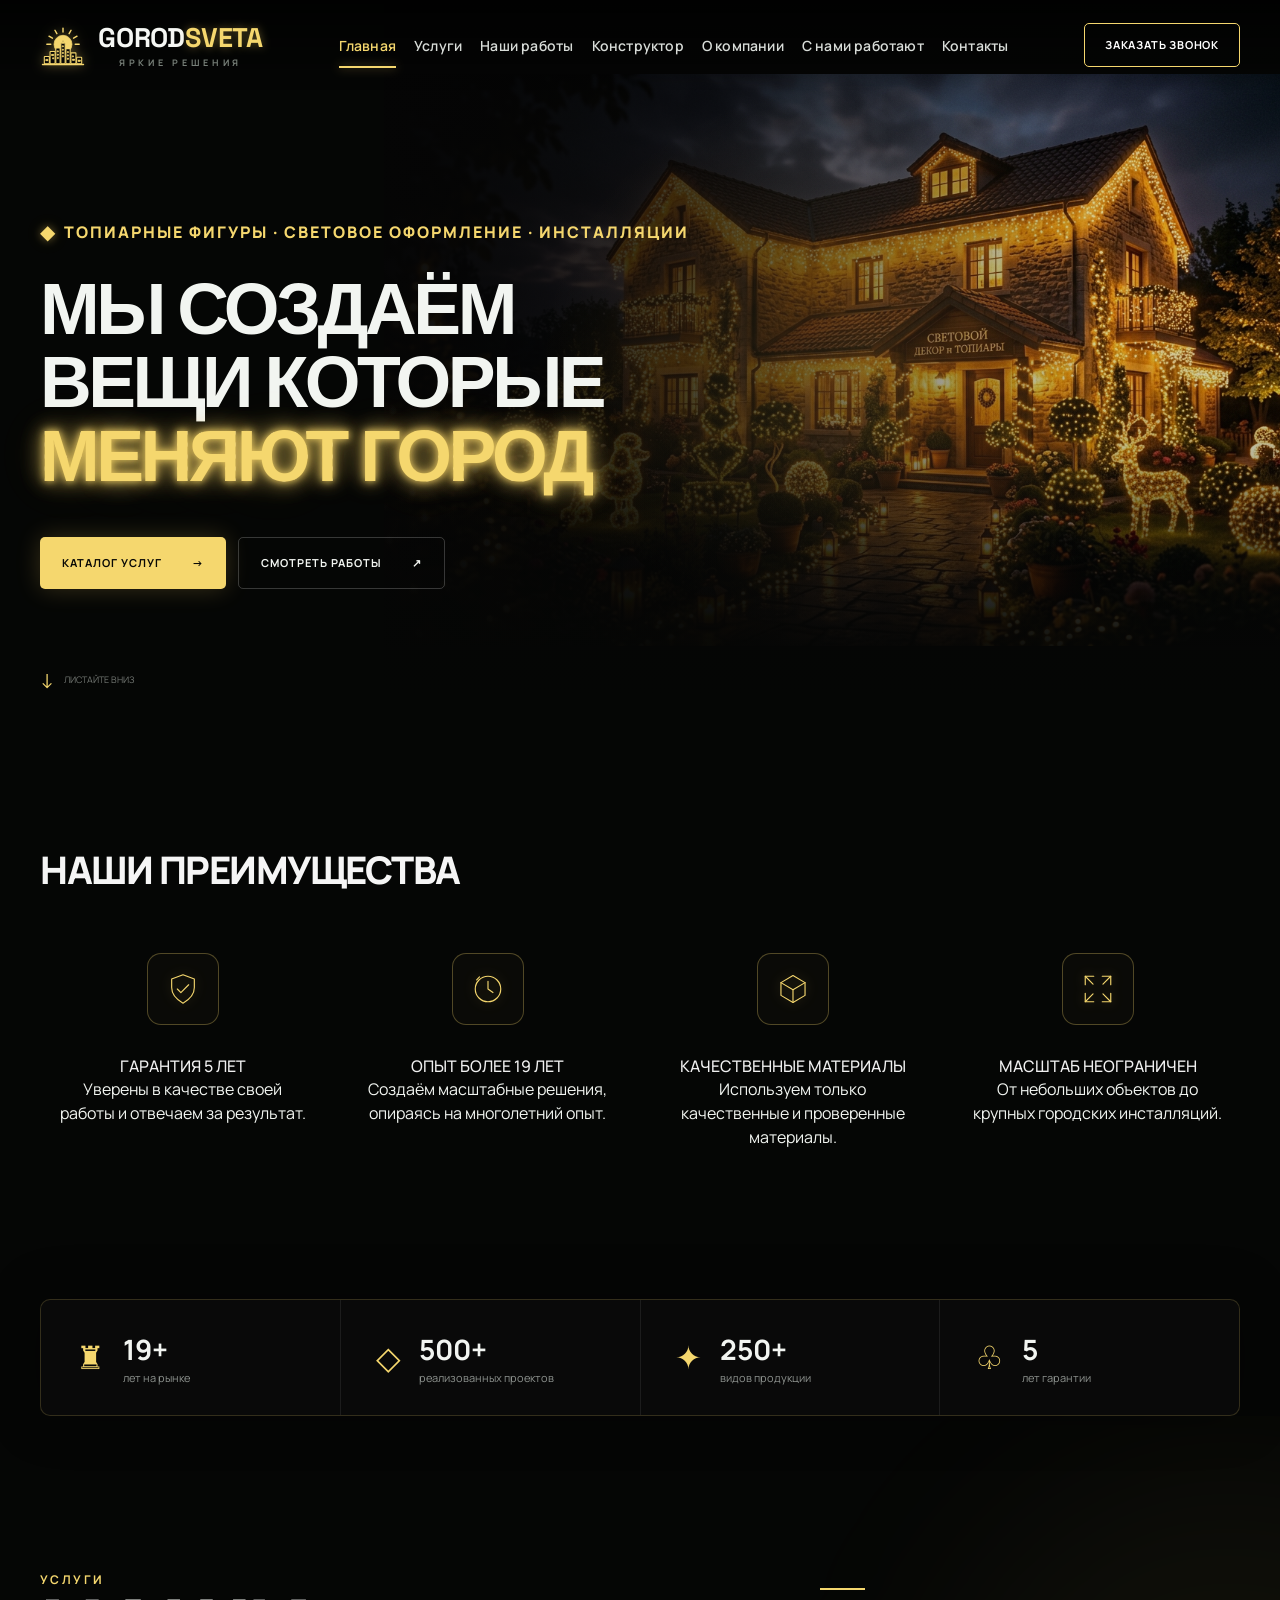
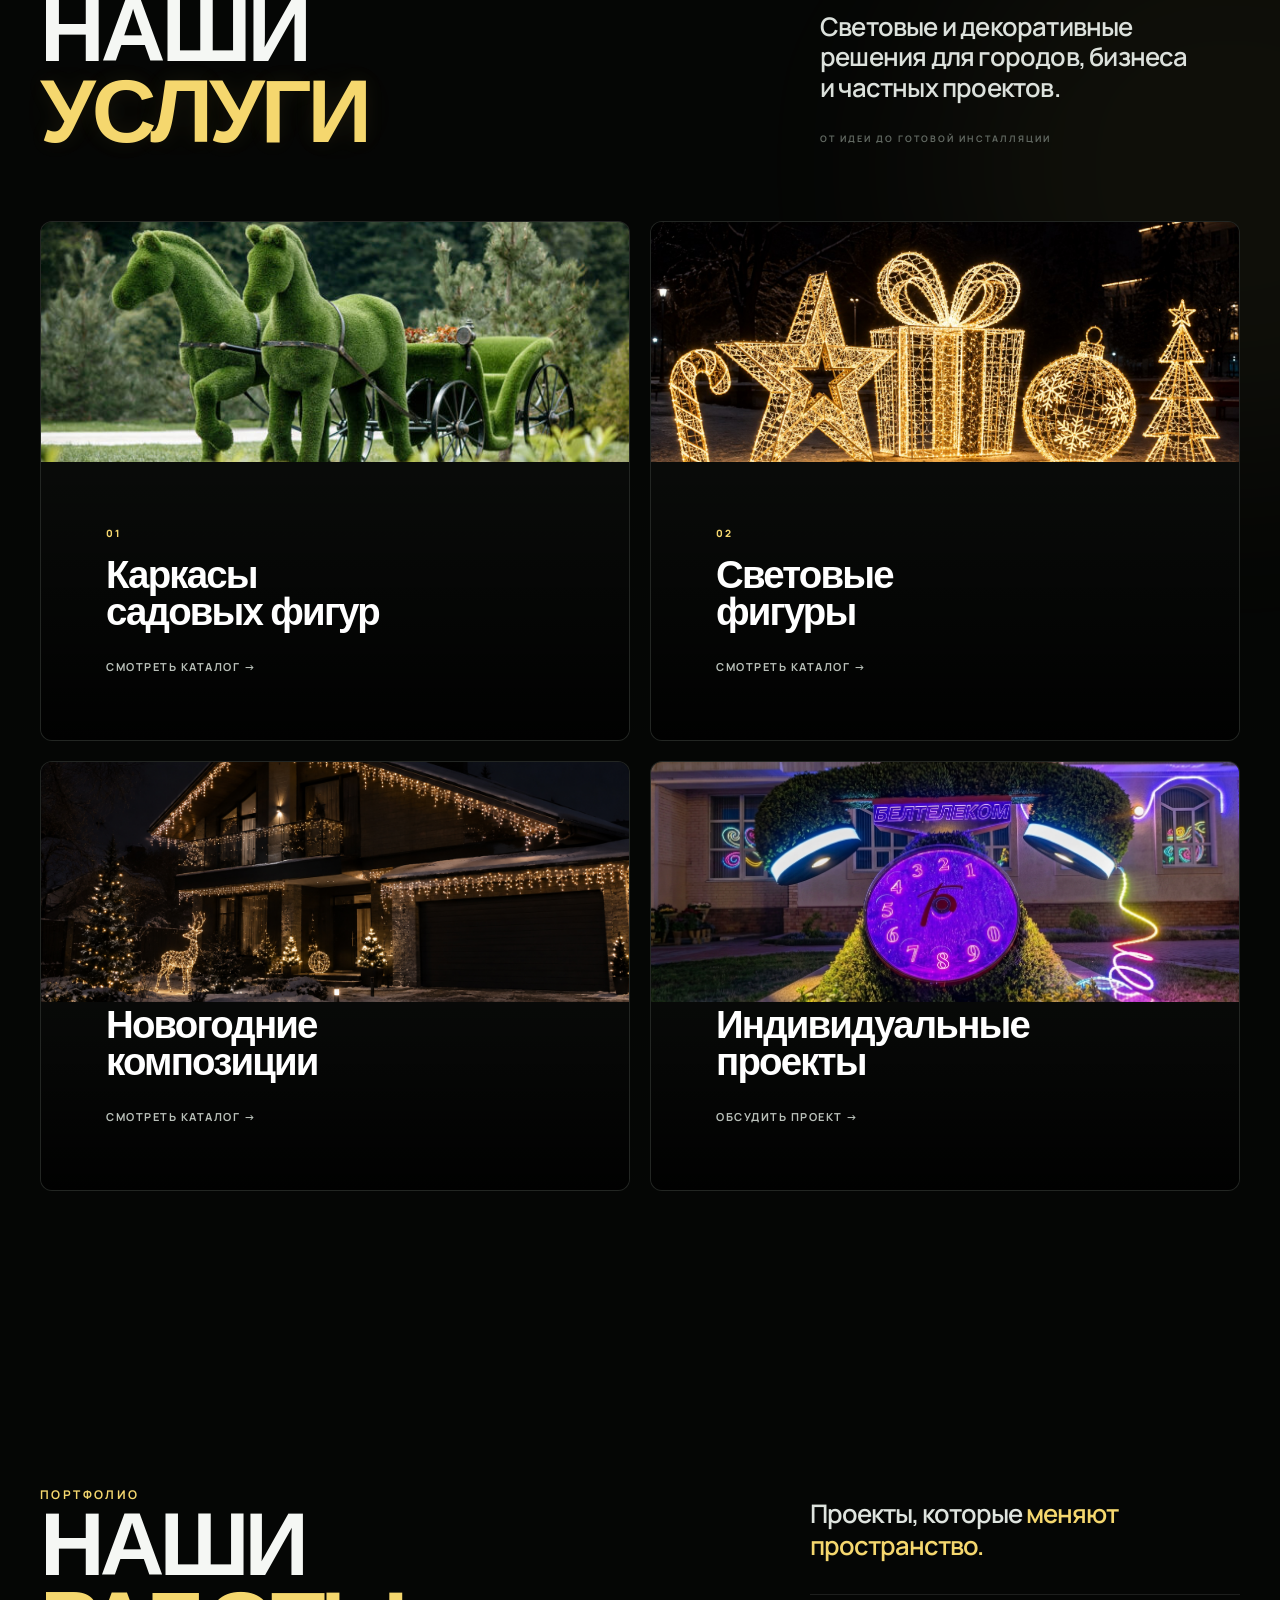
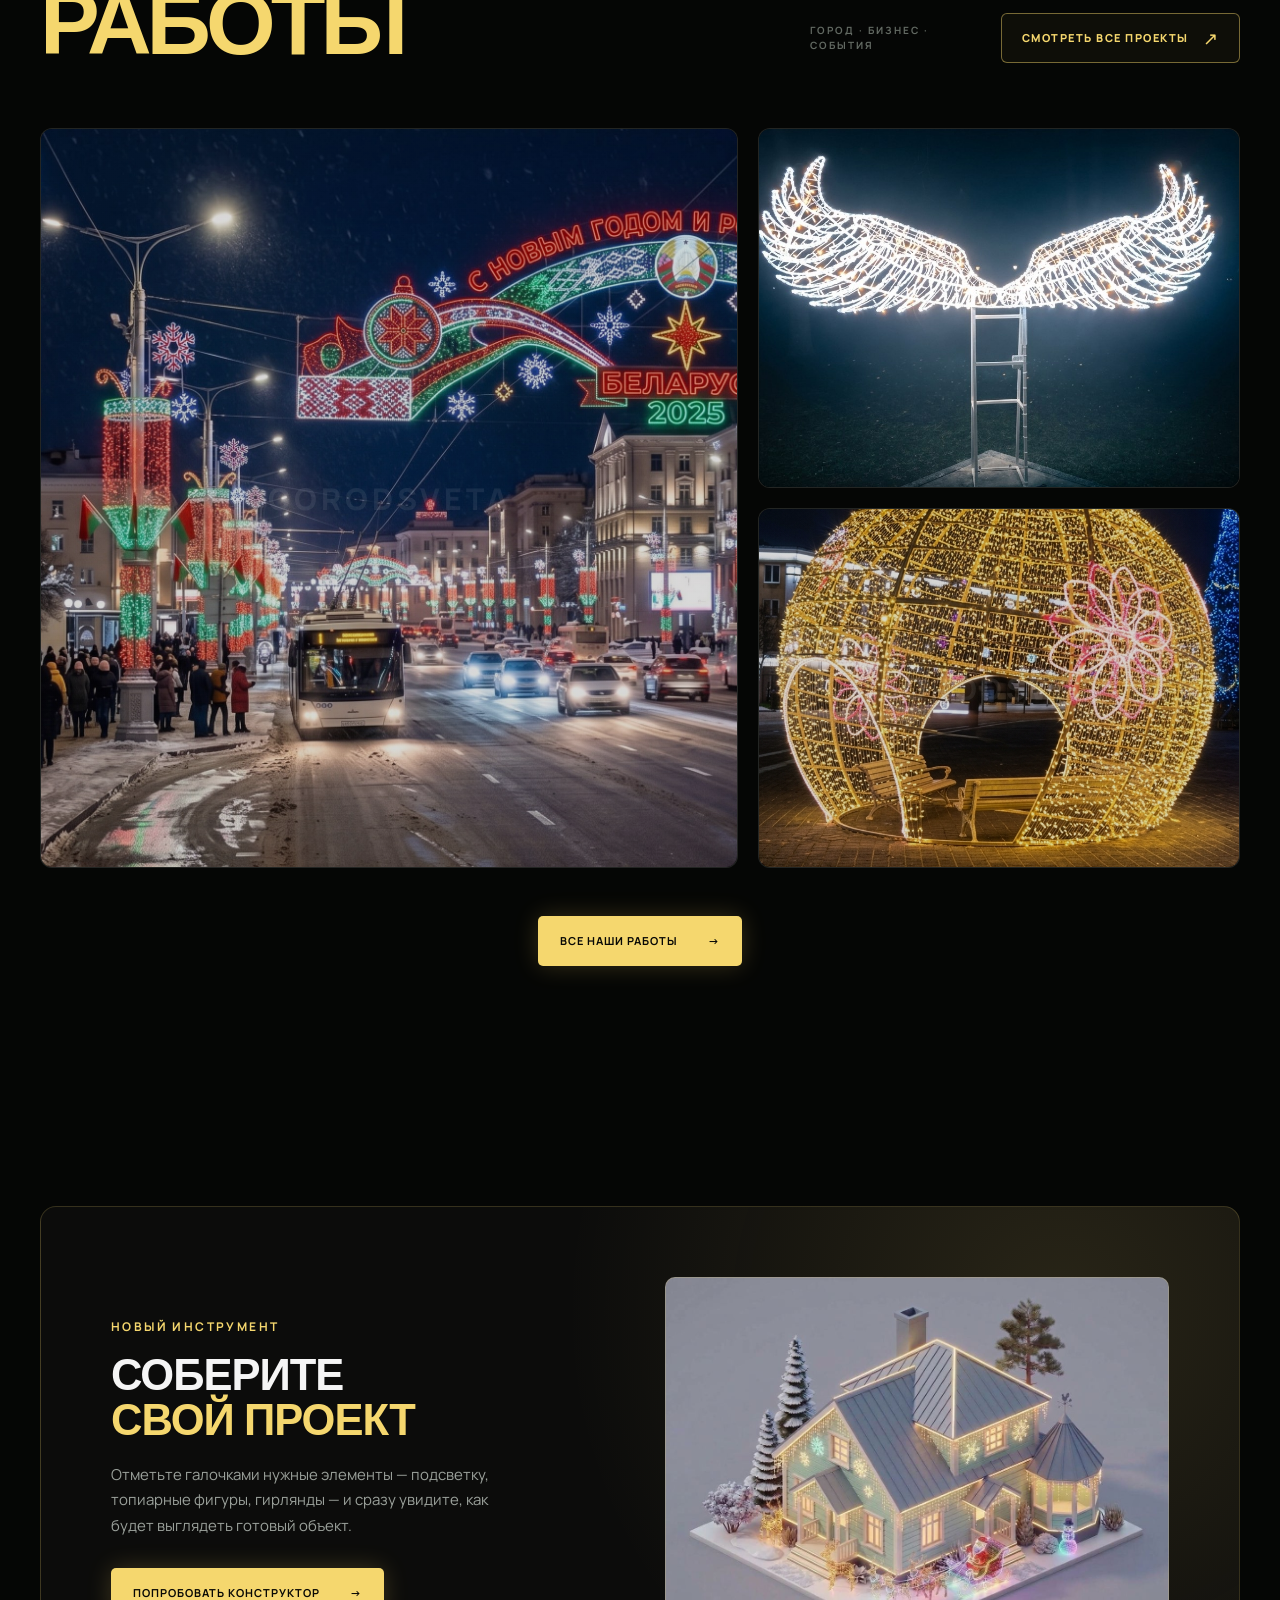
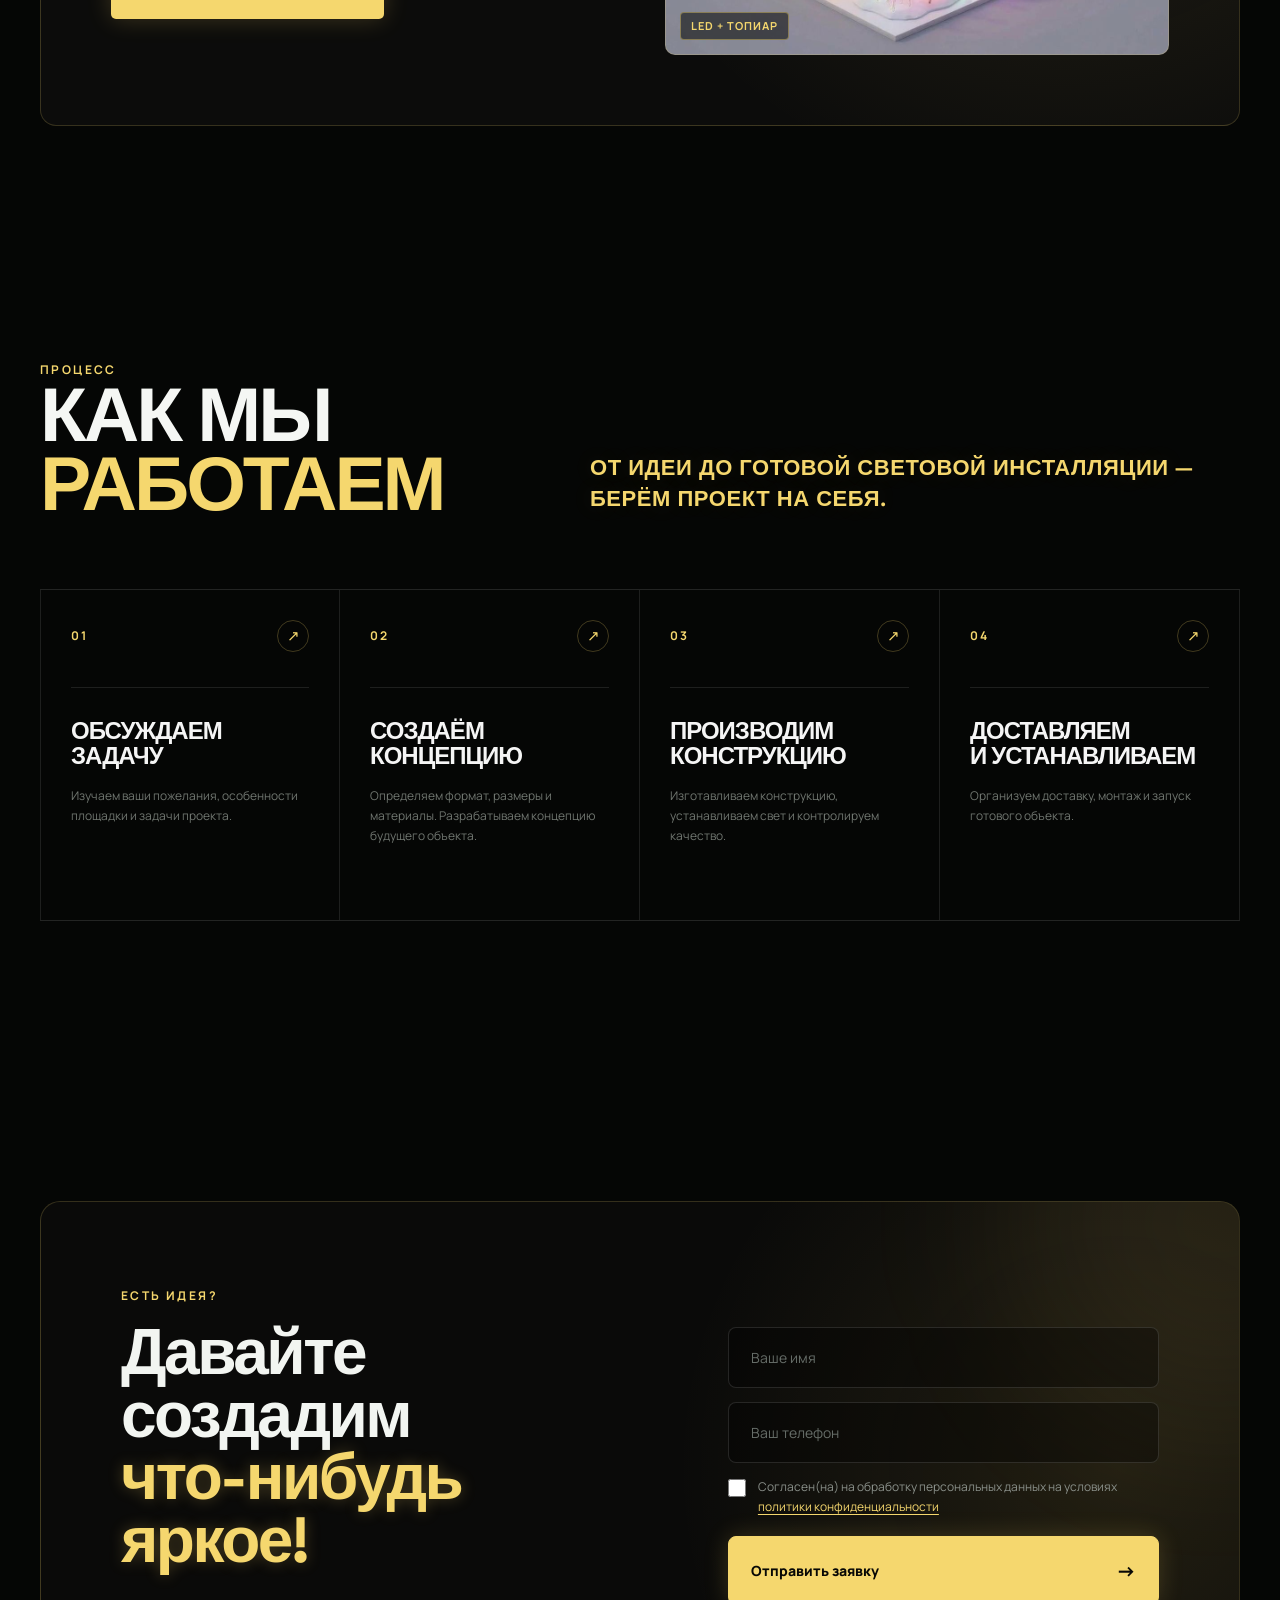
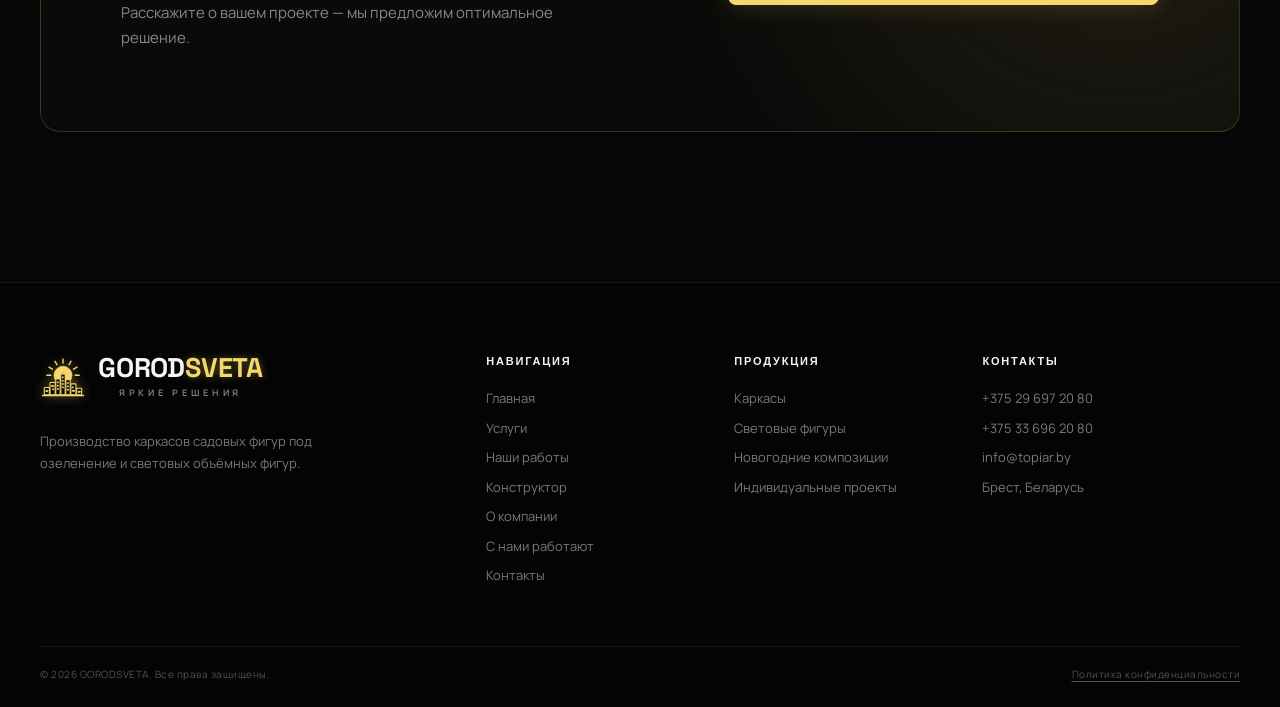
==== commit 71515428: "Initial website" ====
--- a/index.html
+++ b/index.html
@@ -4,7 +4,7 @@
     <meta charset="UTF-8">
     <meta name="viewport" content="width=device-width, initial-scale=1.0">
 
-    <title>TOPIAR — Делаем города ярче</title>
+    <title>GORODSVETA — Делаем города ярче</title>
 
     <meta
         name="description"
@@ -16,14 +16,14 @@
     <link rel="canonical" href="https://topiar.by/">
 
     <meta property="og:type" content="website">
-    <meta property="og:site_name" content="TOPIAR">
+    <meta property="og:site_name" content="GORODSVETA">
     <meta property="og:locale" content="ru_RU">
-    <meta property="og:title" content="TOPIAR — Делаем города ярче">
+    <meta property="og:title" content="GORODSVETA — Делаем города ярче">
     <meta property="og:description" content="Производство каркасов садовых фигур под озеленение, световых объёмных фигур и новогоднего оформления. Брест, работаем по всей Беларуси.">
     <meta property="og:url" content="https://topiar.by/">
     <meta property="og:image" content="https://topiar.by/assets/images/light-23.jpg">
     <meta name="twitter:card" content="summary_large_image">
-    <meta name="twitter:title" content="TOPIAR — Делаем города ярче">
+    <meta name="twitter:title" content="GORODSVETA — Делаем города ярче">
     <meta name="twitter:description" content="Производство каркасов садовых фигур под озеленение, световых объёмных фигур и новогоднего оформления. Брест, работаем по всей Беларуси.">
     <meta name="twitter:image" content="https://topiar.by/assets/images/light-23.jpg">
 
@@ -32,8 +32,8 @@
     "@context": "https://schema.org",
     "@type": "LocalBusiness",
     "@id": "https://topiar.by/#business",
-    "name": "TOPIAR",
-    "alternateName": "TOPIAR — Яркие решения",
+    "name": "GORODSVETA",
+    "alternateName": "GORODSVETA — Яркие решения",
     "legalName": "ИП Свидунович Александр Андреевич",
     "description": "Производство каркасов садовых фигур под озеленение, световых объёмных фигур и новогоднего оформления. Работаем по всей Беларуси.",
     "url": "https://topiar.by/",
@@ -79,12 +79,14 @@
     <div class="container header-inner">
 
 <a href="index.html" class="logo">
-    <span class="logo-main">
-        TOPI<span class="logo-accent">AR</span>
-    </span>
-
-    <span class="logo-subtitle">
-        ЯРКИЕ РЕШЕНИЯ
+    <svg class="logo-mark" viewBox="0 0 64 64" width="46" height="46" xmlns="http://www.w3.org/2000/svg" aria-hidden="true" focusable="false"><g class="lm-sun"><circle cx="32" cy="31" r="12.5" fill="#F5D76E"/><g class="lm-rays" stroke="#F5D76E" stroke-width="2" stroke-linecap="round" fill="none"><path d="M15.0 31.0L9.5 31.0"/><path d="M17.3 22.5L12.5 19.8"/><path d="M23.5 16.3L20.8 11.5"/><path d="M32.0 14.0L32.0 8.5"/><path d="M40.5 16.3L43.2 11.5"/><path d="M46.7 22.5L51.5 19.8"/><path d="M49.0 31.0L54.5 31.0"/></g></g><g fill="#050605" stroke="#F5D76E" stroke-width="1.5" stroke-linejoin="round"><rect x="6" y="48" width="7" height="10" rx="0.8"/><rect x="14" y="41" width="7" height="17" rx="0.8"/><rect x="22" y="36" width="6" height="22" rx="0.8"/><rect x="29" y="29" width="6" height="29" rx="0.8"/><rect x="36" y="37" width="6" height="21" rx="0.8"/><rect x="43" y="43" width="7" height="15" rx="0.8"/><rect x="51" y="49" width="7" height="9" rx="0.8"/><rect x="31" y="25" width="2" height="4" rx="0.5"/></g><g class="lm-wins" fill="#F5D76E"><rect x="8" y="52" width="1.6" height="1.8" rx="0.3"/><rect x="9.5" y="52" width="1.6" height="1.8" rx="0.3"/><rect x="16" y="45" width="1.6" height="1.8" rx="0.3"/><rect x="17.5" y="45" width="1.6" height="1.8" rx="0.3"/><rect x="17.5" y="49.6" width="1.6" height="1.8" rx="0.3"/><rect x="24" y="40" width="1.6" height="1.8" rx="0.3"/><rect x="24" y="44.6" width="1.6" height="1.8" rx="0.3"/><rect x="24" y="49.2" width="1.6" height="1.8" rx="0.3"/><rect x="31" y="33" width="1.6" height="1.8" rx="0.3"/><rect x="31" y="37.6" width="1.6" height="1.8" rx="0.3"/><rect x="31" y="42.2" width="1.6" height="1.8" rx="0.3"/><rect x="31" y="46.800000000000004" width="1.6" height="1.8" rx="0.3"/><rect x="38" y="41" width="1.6" height="1.8" rx="0.3"/><rect x="38" y="45.6" width="1.6" height="1.8" rx="0.3"/><rect x="38" y="50.2" width="1.6" height="1.8" rx="0.3"/><rect x="45" y="47" width="1.6" height="1.8" rx="0.3"/><rect x="45" y="51.6" width="1.6" height="1.8" rx="0.3"/><rect x="46.5" y="51.6" width="1.6" height="1.8" rx="0.3"/><rect x="53" y="53" width="1.6" height="1.8" rx="0.3"/><rect x="54.5" y="53" width="1.6" height="1.8" rx="0.3"/></g><path d="M3.5 59.2H60.5" stroke="#F5D76E" stroke-width="2" stroke-linecap="round"/></svg>
+    <span class="logo-text">
+        <span class="logo-main">
+            GOROD<span class="logo-accent">SVETA</span>
+        </span>
+        <span class="logo-subtitle">
+            ЯРКИЕ РЕШЕНИЯ
+        </span>
     </span>
 </a>
 
@@ -479,7 +481,7 @@
                data-project-modal="01">
 
                 <div class="project-image project-image-1">
-                    <span>TOPIAR</span>
+                    <span>GORODSVETA</span>
                 </div>
 
                 <div class="project-overlay"></div>
@@ -509,7 +511,7 @@
                data-project-modal="02">
 
                 <div class="project-image project-image-2">
-                    <span>TOPIAR</span>
+                    <span>GORODSVETA</span>
 
                     <img class="project-media"
                          src="assets/images/angel-wings.jpg"
@@ -543,7 +545,7 @@
                data-project-modal="03">
 
                 <div class="project-image project-image-3">
-                    <span>TOPIAR</span>
+                    <span>GORODSVETA</span>
                 </div>
 
                 <div class="project-overlay"></div>
@@ -826,12 +828,14 @@
         <div class="footer-brand">
 
             <a href="index.html" class="logo">
-    <span class="logo-main">
-        TOPI<span class="logo-accent">AR</span>
-    </span>
-
-    <span class="logo-subtitle">
-        ЯРКИЕ РЕШЕНИЯ
+    <svg class="logo-mark" viewBox="0 0 64 64" width="46" height="46" xmlns="http://www.w3.org/2000/svg" aria-hidden="true" focusable="false"><g class="lm-sun"><circle cx="32" cy="31" r="12.5" fill="#F5D76E"/><g class="lm-rays" stroke="#F5D76E" stroke-width="2" stroke-linecap="round" fill="none"><path d="M15.0 31.0L9.5 31.0"/><path d="M17.3 22.5L12.5 19.8"/><path d="M23.5 16.3L20.8 11.5"/><path d="M32.0 14.0L32.0 8.5"/><path d="M40.5 16.3L43.2 11.5"/><path d="M46.7 22.5L51.5 19.8"/><path d="M49.0 31.0L54.5 31.0"/></g></g><g fill="#050605" stroke="#F5D76E" stroke-width="1.5" stroke-linejoin="round"><rect x="6" y="48" width="7" height="10" rx="0.8"/><rect x="14" y="41" width="7" height="17" rx="0.8"/><rect x="22" y="36" width="6" height="22" rx="0.8"/><rect x="29" y="29" width="6" height="29" rx="0.8"/><rect x="36" y="37" width="6" height="21" rx="0.8"/><rect x="43" y="43" width="7" height="15" rx="0.8"/><rect x="51" y="49" width="7" height="9" rx="0.8"/><rect x="31" y="25" width="2" height="4" rx="0.5"/></g><g class="lm-wins" fill="#F5D76E"><rect x="8" y="52" width="1.6" height="1.8" rx="0.3"/><rect x="9.5" y="52" width="1.6" height="1.8" rx="0.3"/><rect x="16" y="45" width="1.6" height="1.8" rx="0.3"/><rect x="17.5" y="45" width="1.6" height="1.8" rx="0.3"/><rect x="17.5" y="49.6" width="1.6" height="1.8" rx="0.3"/><rect x="24" y="40" width="1.6" height="1.8" rx="0.3"/><rect x="24" y="44.6" width="1.6" height="1.8" rx="0.3"/><rect x="24" y="49.2" width="1.6" height="1.8" rx="0.3"/><rect x="31" y="33" width="1.6" height="1.8" rx="0.3"/><rect x="31" y="37.6" width="1.6" height="1.8" rx="0.3"/><rect x="31" y="42.2" width="1.6" height="1.8" rx="0.3"/><rect x="31" y="46.800000000000004" width="1.6" height="1.8" rx="0.3"/><rect x="38" y="41" width="1.6" height="1.8" rx="0.3"/><rect x="38" y="45.6" width="1.6" height="1.8" rx="0.3"/><rect x="38" y="50.2" width="1.6" height="1.8" rx="0.3"/><rect x="45" y="47" width="1.6" height="1.8" rx="0.3"/><rect x="45" y="51.6" width="1.6" height="1.8" rx="0.3"/><rect x="46.5" y="51.6" width="1.6" height="1.8" rx="0.3"/><rect x="53" y="53" width="1.6" height="1.8" rx="0.3"/><rect x="54.5" y="53" width="1.6" height="1.8" rx="0.3"/></g><path d="M3.5 59.2H60.5" stroke="#F5D76E" stroke-width="2" stroke-linecap="round"/></svg>
+    <span class="logo-text">
+        <span class="logo-main">
+            GOROD<span class="logo-accent">SVETA</span>
+        </span>
+        <span class="logo-subtitle">
+            ЯРКИЕ РЕШЕНИЯ
+        </span>
     </span>
 </a>
 
@@ -899,7 +903,7 @@
     <div class="container footer-bottom">
 
         <span>
-            © 2026 TOPIAR. Все права защищены.
+            © 2026 GORODSVETA. Все права защищены.
         </span>
 
         <a href="privacy.html">Политика конфиденциальности</a>
--- a/css/style.css
+++ b/css/style.css
@@ -116,11 +116,11 @@
 /* ================= LOGO ================= */
 
 /* =========================
-   TOPIAR LOGO
+   GORODSVETA LOGO
 ========================= */
 
 /* =========================
-   TOPIAR LOGO
+   GORODSVETA LOGO
 ========================= */
 
 .logo {
@@ -1409,7 +1409,7 @@
    ВРЕМЕННЫЕ ФОНЫ
 
    Позже заменим их реальными
-   фотографиями TOPIAR.
+   фотографиями GORODSVETA.
 */
 
 .product-image-1 {
@@ -2591,7 +2591,7 @@
     }
 }
 /* =========================================================
-   TOPIAR — FINAL VISUAL OVERRIDES
+   GORODSVETA — FINAL VISUAL OVERRIDES
    2026
 ========================================================= */
 
@@ -4935,7 +4935,7 @@
 
 
 .projects-page-cta-box::after {
-    content: "TOPIAR";
+    content: "GORODSVETA";
 
     position: absolute;
 
@@ -7359,7 +7359,7 @@
     }
 }
 /* =========================================================
-   TOPIAR — FINAL VISUAL TYPOGRAPHY
+   GORODSVETA — FINAL VISUAL TYPOGRAPHY
    2026
 ========================================================= */
 
@@ -8124,7 +8124,7 @@
         url("../assets/images/project-06-topiary.jpg") center / cover no-repeat;
 }
 /* =========================================================
-   TOPIAR — WARM GOLD / LIGHT STYLE
+   GORODSVETA — WARM GOLD / LIGHT STYLE
    New visual accent
 ========================================================= */
 
@@ -12446,3 +12446,177 @@
         animation: none;
     }
 }
+
+
+/* =========================================================
+   GORODSVETA LOGO — city skyline + rising light (final)
+========================================================= */
+
+.logo {
+    flex-direction: row;
+    align-items: center;
+    gap: 12px;
+}
+
+.logo-text {
+    display: flex;
+    flex-direction: column;
+    align-items: center;
+}
+
+.logo-mark {
+    display: block;
+    flex: none;
+    width: 46px;
+    height: 46px;
+    overflow: visible;
+    filter: drop-shadow(0 0 6px rgba(245, 215, 110, 0.35));
+    animation: logo-mark-pulse 2.6s ease-in-out infinite;
+    transition: transform 0.3s ease;
+}
+
+.logo:hover .logo-mark {
+    animation-play-state: paused;
+    transform: scale(1.04);
+    filter:
+        drop-shadow(0 0 8px rgba(245, 215, 110, 0.6))
+        drop-shadow(0 0 18px rgba(245, 215, 110, 0.25));
+}
+
+.lm-rays {
+    animation: lm-rays 2.6s ease-in-out infinite;
+}
+
+.lm-wins rect:nth-child(3n)   { animation: lm-win 3.6s ease-in-out infinite; }
+.lm-wins rect:nth-child(4n+1) { animation: lm-win 4.4s ease-in-out 1.1s infinite; }
+.lm-wins rect:nth-child(7n+2) { animation: lm-win 3.1s ease-in-out 2s infinite; }
+
+@keyframes logo-mark-pulse {
+    0%, 100% { filter: drop-shadow(0 0 4px rgba(245, 215, 110, 0.25)); }
+    50%      { filter: drop-shadow(0 0 10px rgba(245, 215, 110, 0.55)); }
+}
+
+@keyframes lm-rays {
+    0%, 100% { opacity: 0.55; }
+    50%      { opacity: 1; }
+}
+
+@keyframes lm-win {
+    0%, 42%, 58%, 100% { opacity: 1; }
+    50%                { opacity: 0.2; }
+}
+
+.logo-main {
+    font-size: 27px;
+    letter-spacing: -0.2px;
+}
+
+.logo-subtitle {
+    margin-top: 7px;
+    font-size: 9px;
+    letter-spacing: 3.7px;
+}
+
+@media (max-width: 768px) {
+
+    .logo {
+        gap: 9px;
+    }
+
+    .logo-mark {
+        width: 36px;
+        height: 36px;
+    }
+
+    .logo-main {
+        font-size: 21px;
+        letter-spacing: -0.1px;
+    }
+
+    .logo-subtitle {
+        margin-top: 5px;
+        font-size: 6.5px;
+        letter-spacing: 2.8px;
+    }
+}
+
+@media (prefers-reduced-motion: reduce) {
+    .logo-mark,
+    .lm-rays,
+    .lm-wins rect {
+        animation: none !important;
+    }
+}
+
+/* ---- longer brand name: scale watermarks / labels ---- */
+
+.projects-grid .project-image span {
+    font-size: 30px;
+    letter-spacing: 4px;
+}
+
+.service-image-mark {
+    font-size: clamp(34px, 5.2vw, 76px);
+    letter-spacing: -2px;
+}
+
+.projects-page-cta-box::after {
+    font-size: 130px;
+    letter-spacing: -6px;
+}
+
+.cv-status b {
+    font-size: 14px;
+    letter-spacing: 2.5px;
+}
+
+.phf-tab-label {
+    font-size: 7px;
+    letter-spacing: 1px;
+}
+
+
+/* ---- header: keep nav on one line with the wider logo ---- */
+
+.nav a {
+    white-space: nowrap;
+}
+
+@media (min-width: 1001px) and (max-width: 1500px) {
+    .nav {
+        gap: 26px;
+    }
+    .header-inner {
+        gap: 22px;
+    }
+}
+
+@media (min-width: 1001px) and (max-width: 1400px) {
+    .nav {
+        gap: 18px;
+    }
+    .nav a {
+        font-size: 14px;
+    }
+    .header-inner {
+        gap: 16px;
+    }
+}
+
+@media (min-width: 1001px) and (max-width: 1320px) {
+    .header-right .phone {
+        display: none;
+    }
+}
+
+@media (min-width: 1001px) and (max-width: 1150px) {
+    .header-right {
+        display: none;
+    }
+    .nav {
+        gap: 12px;
+    }
+    .nav a {
+        font-size: 13px;
+    }
+}
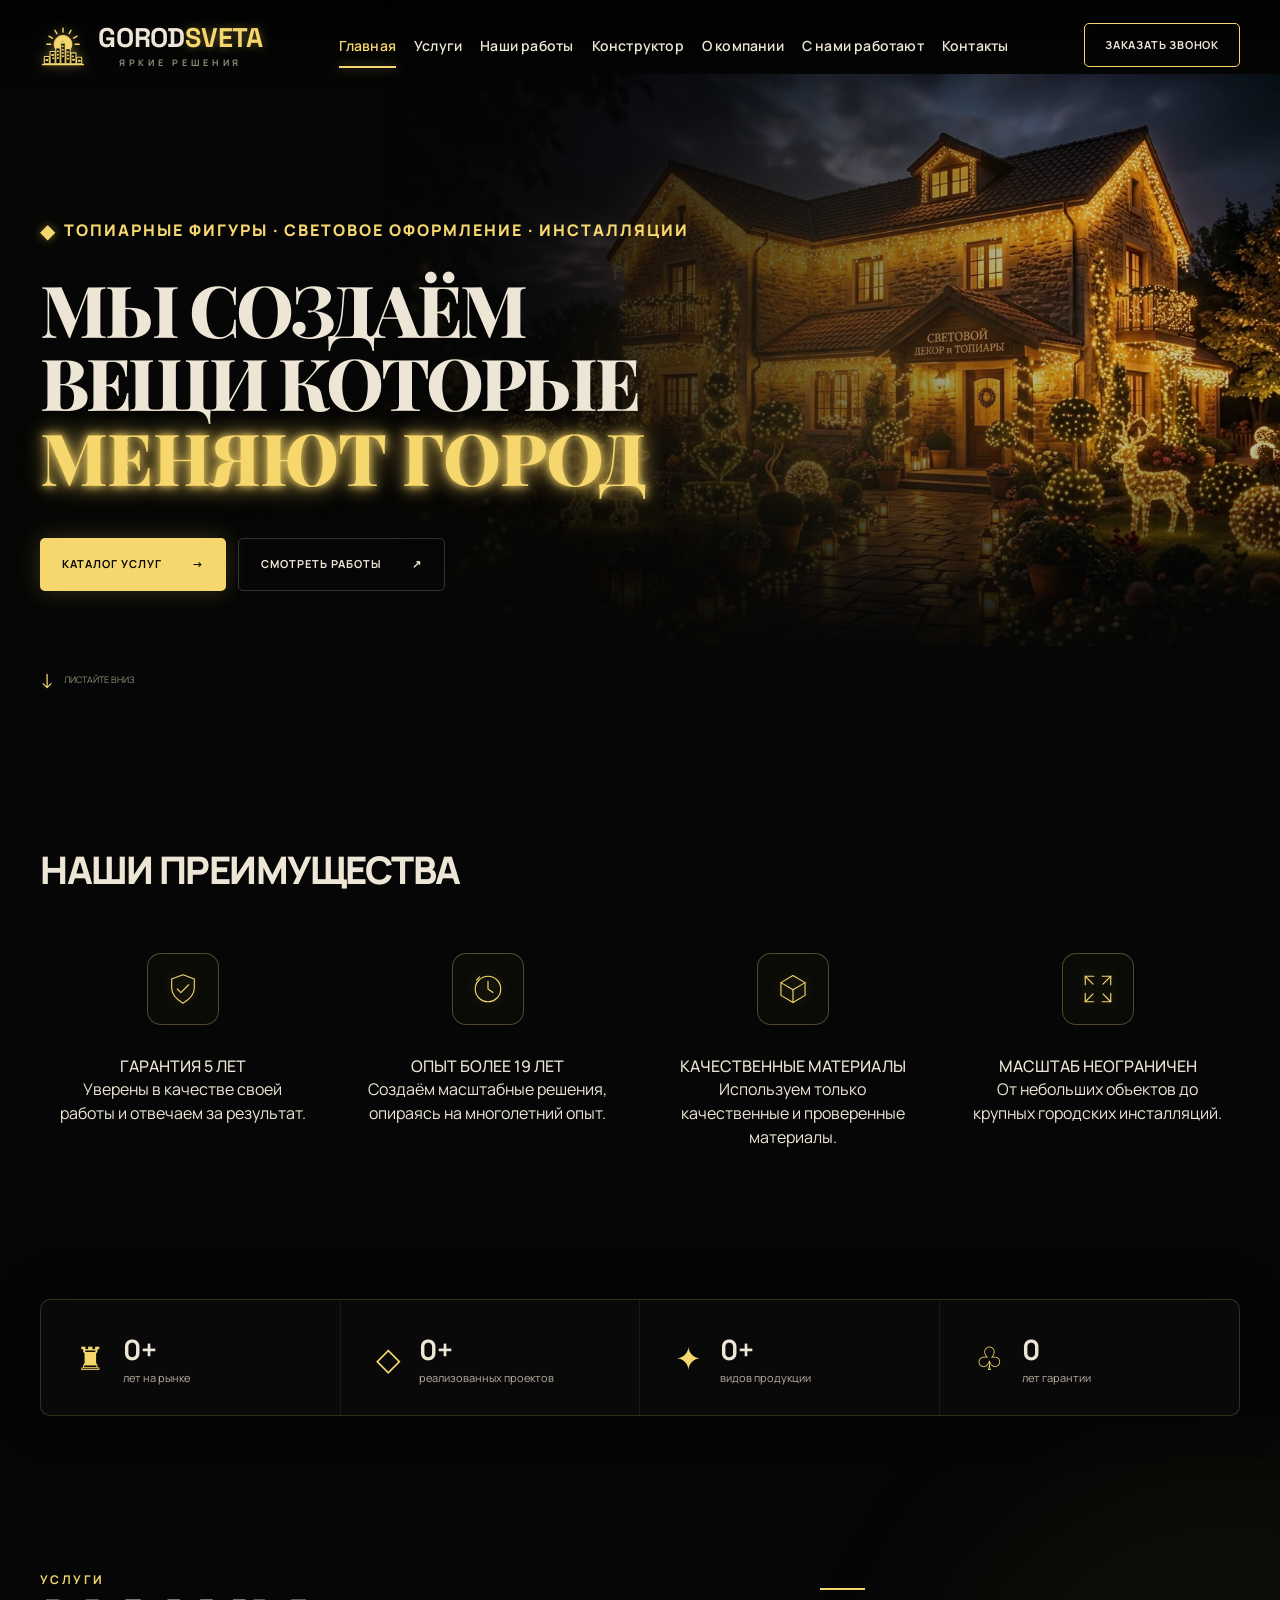
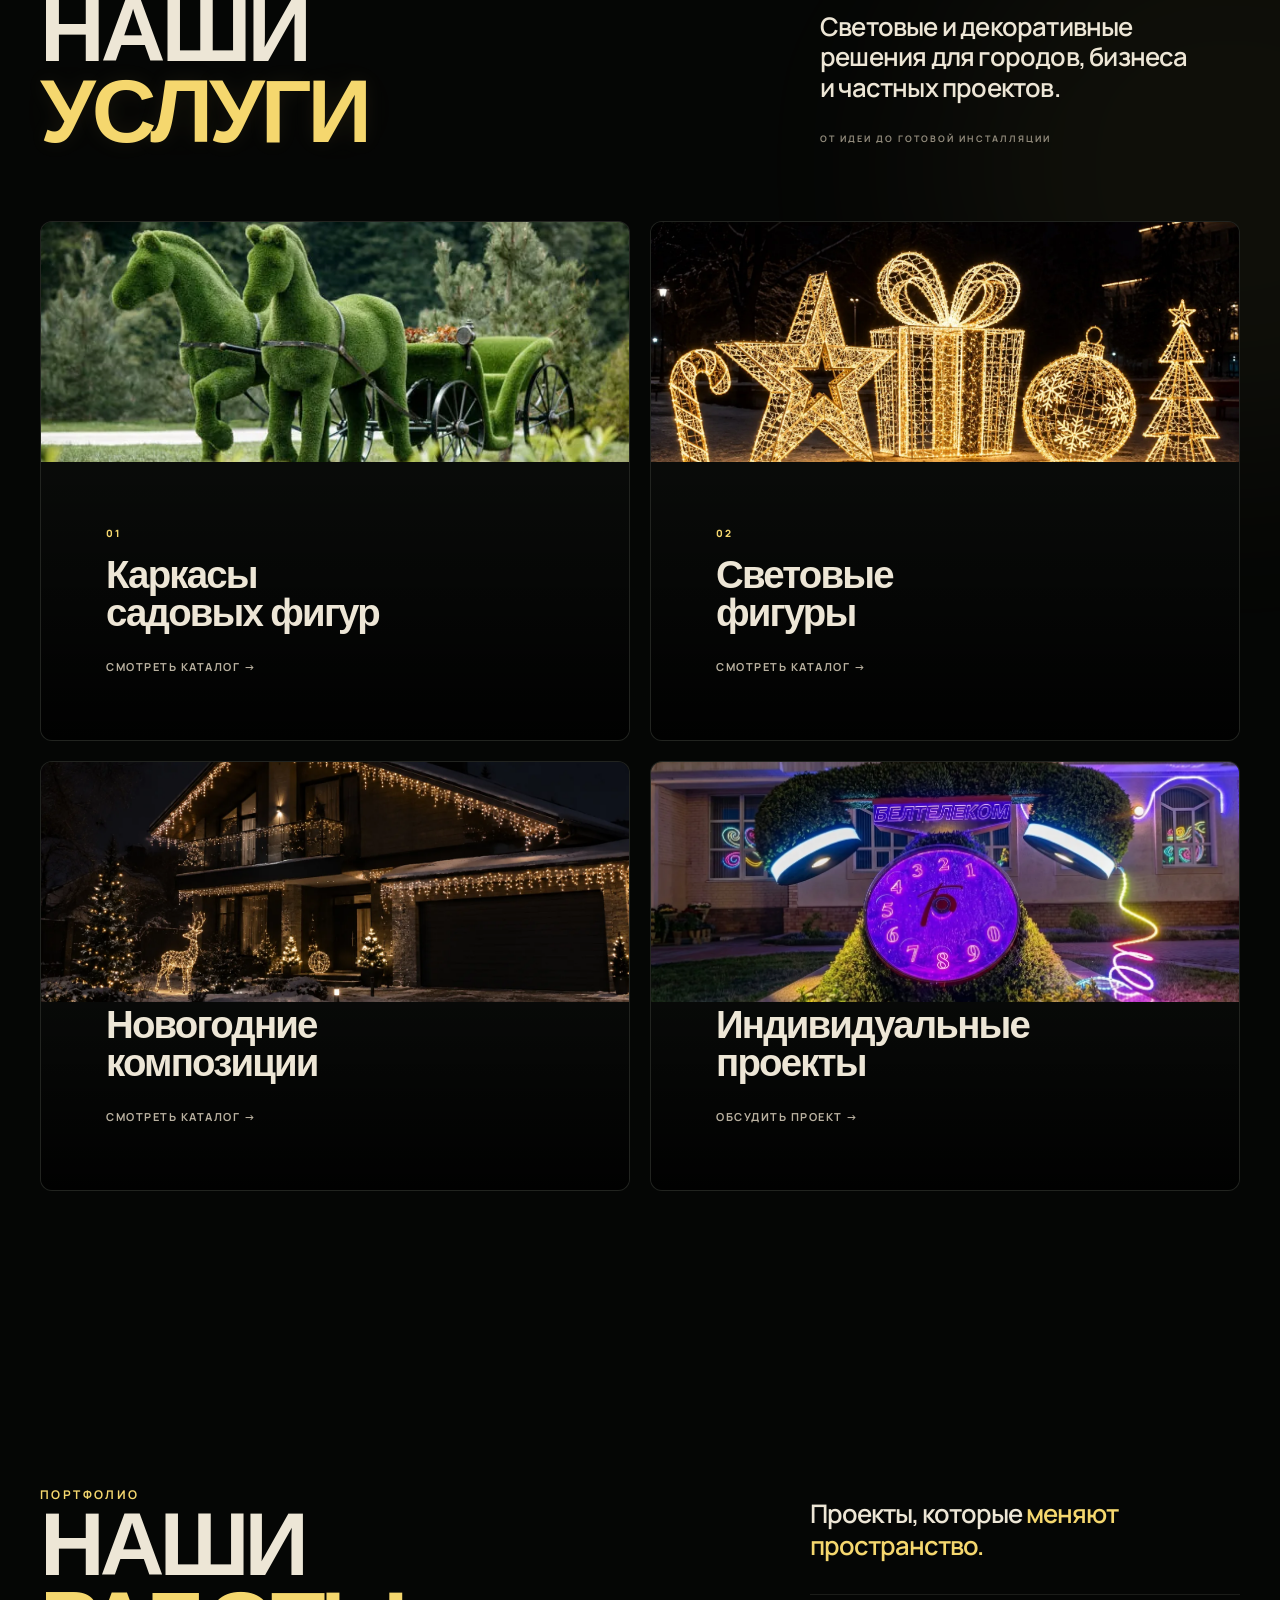
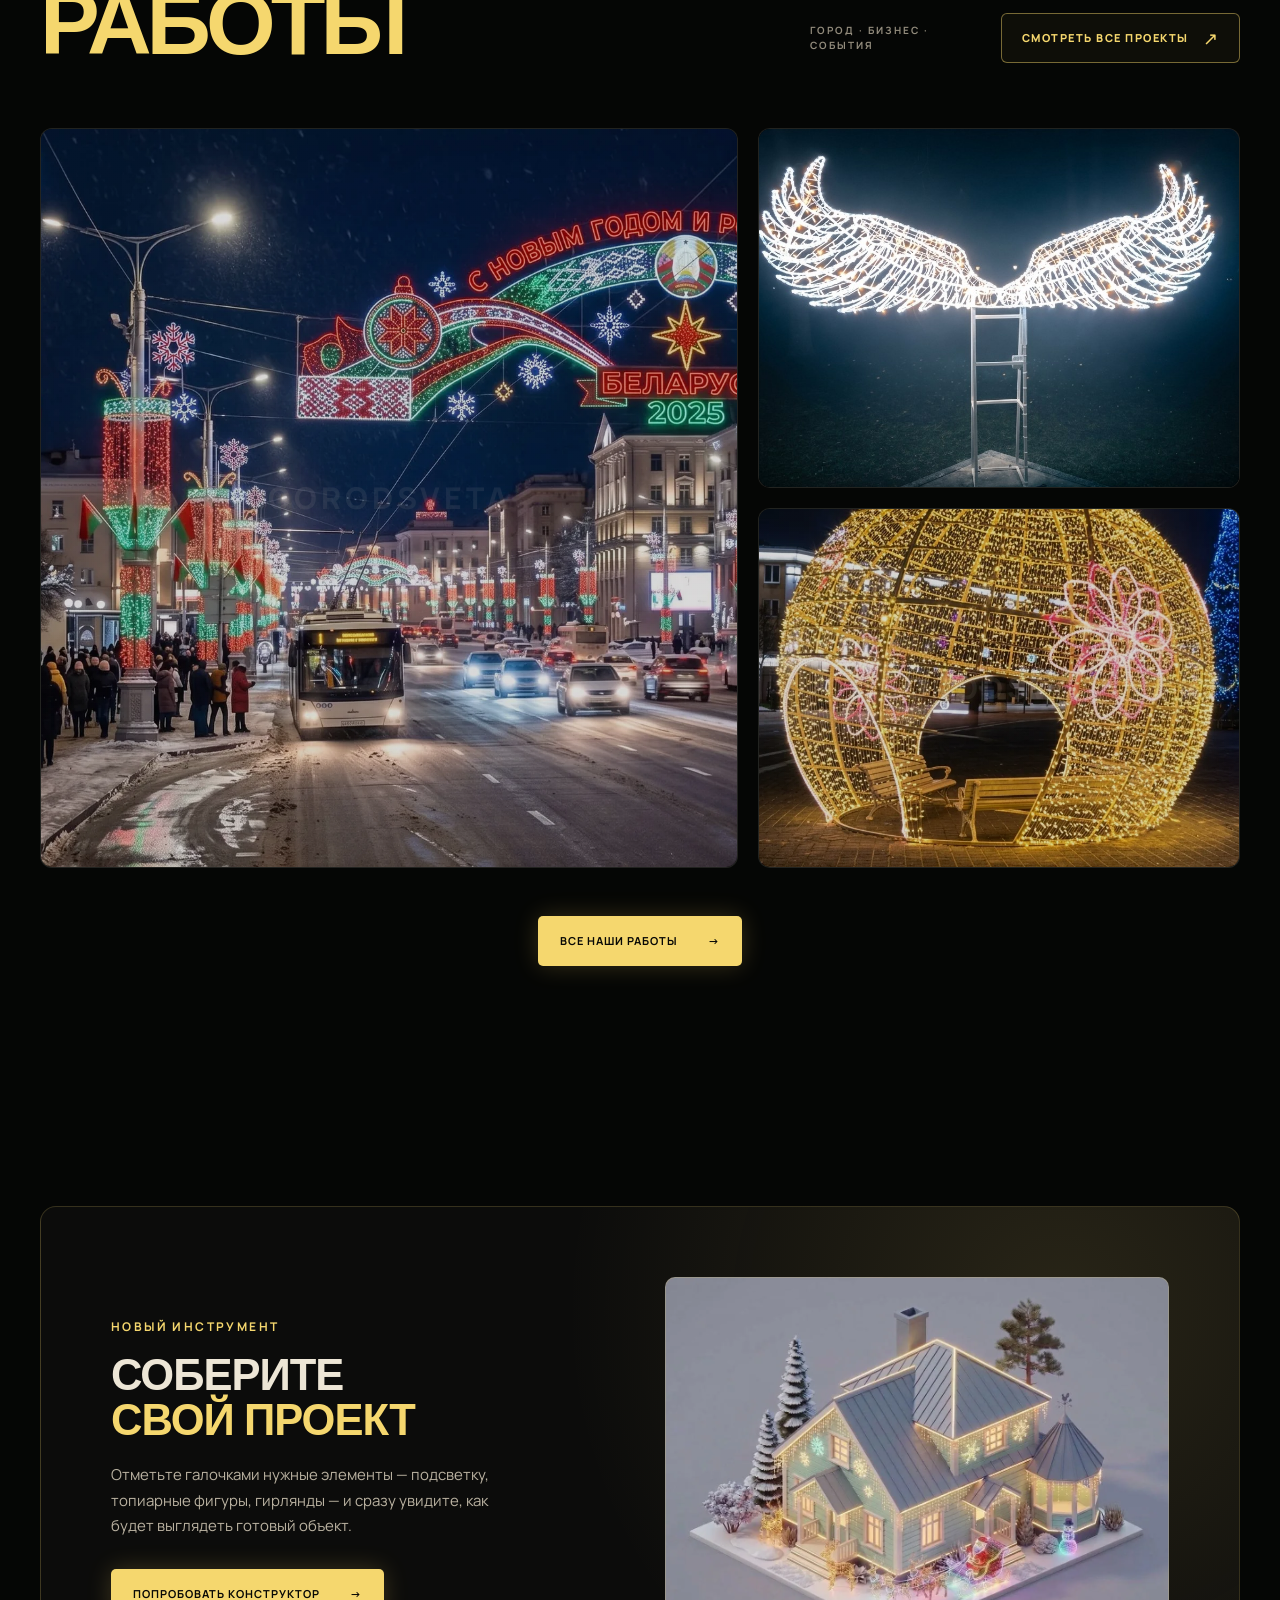
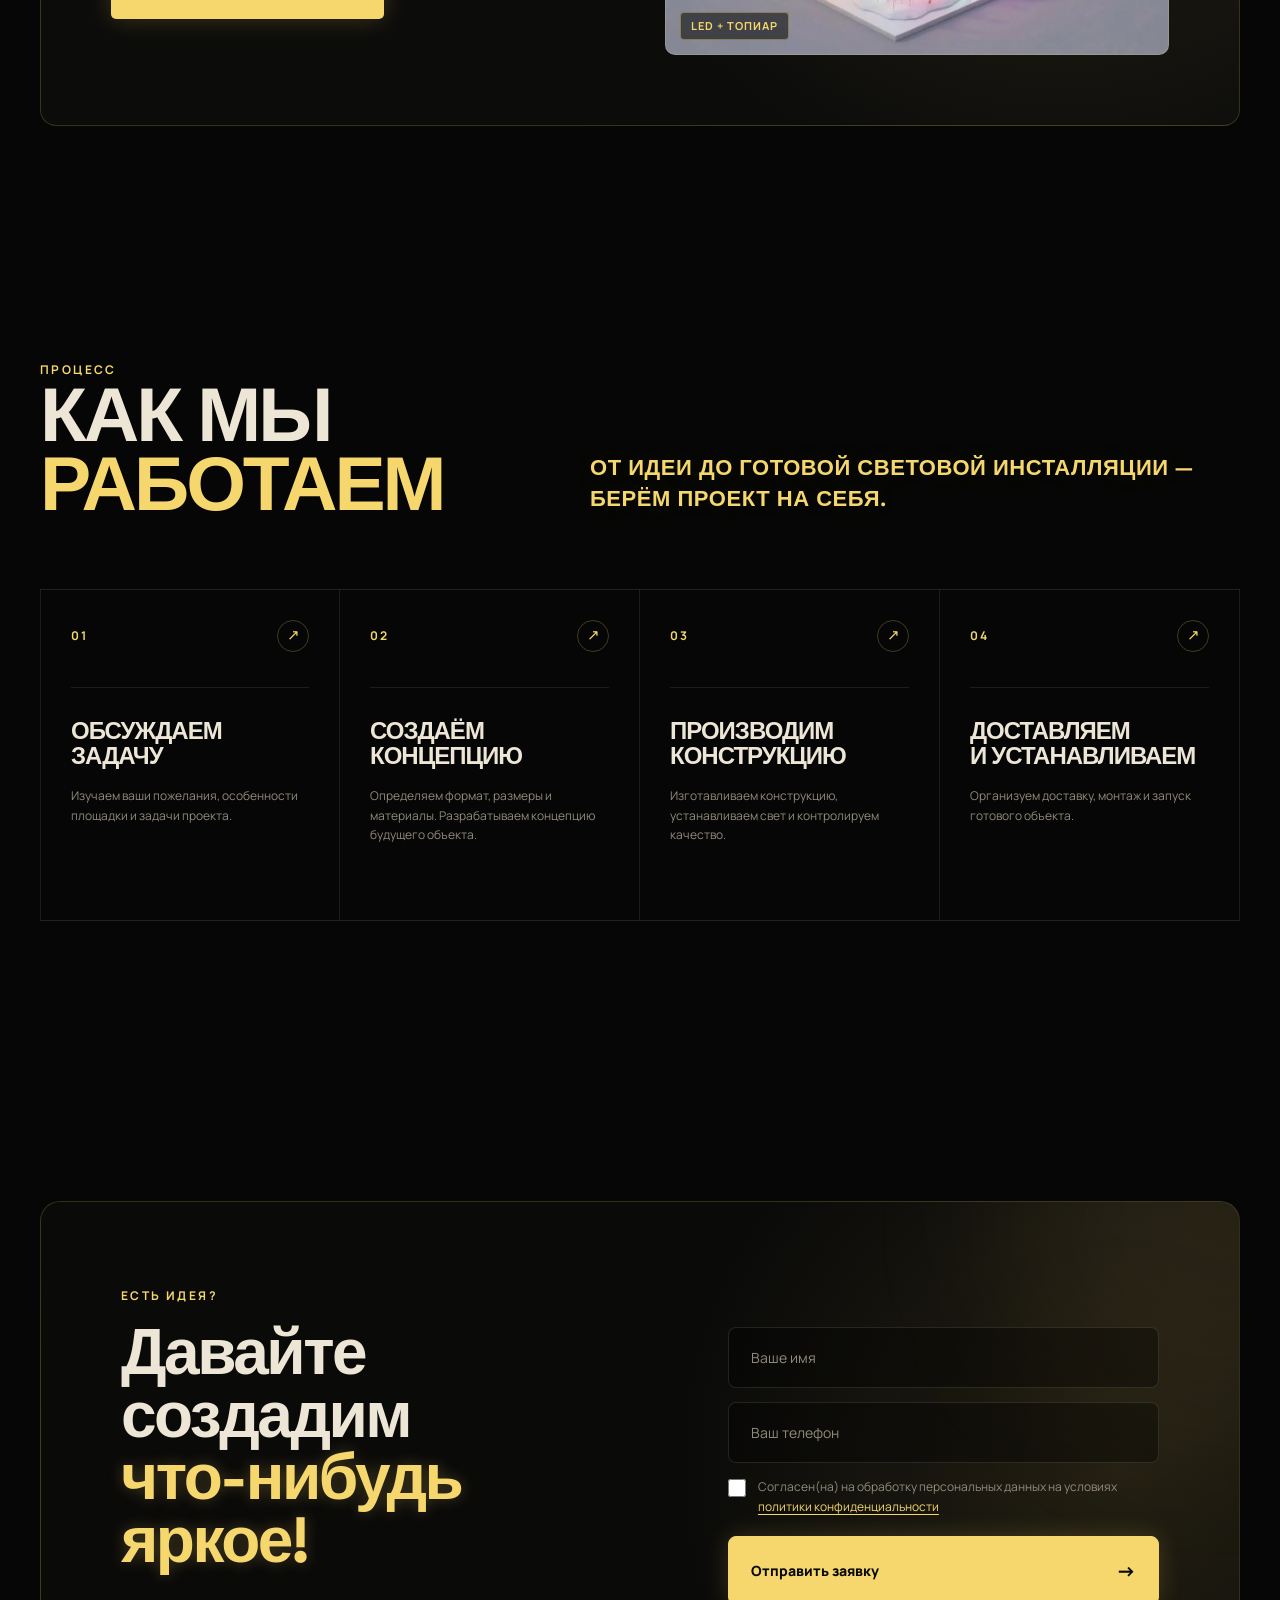
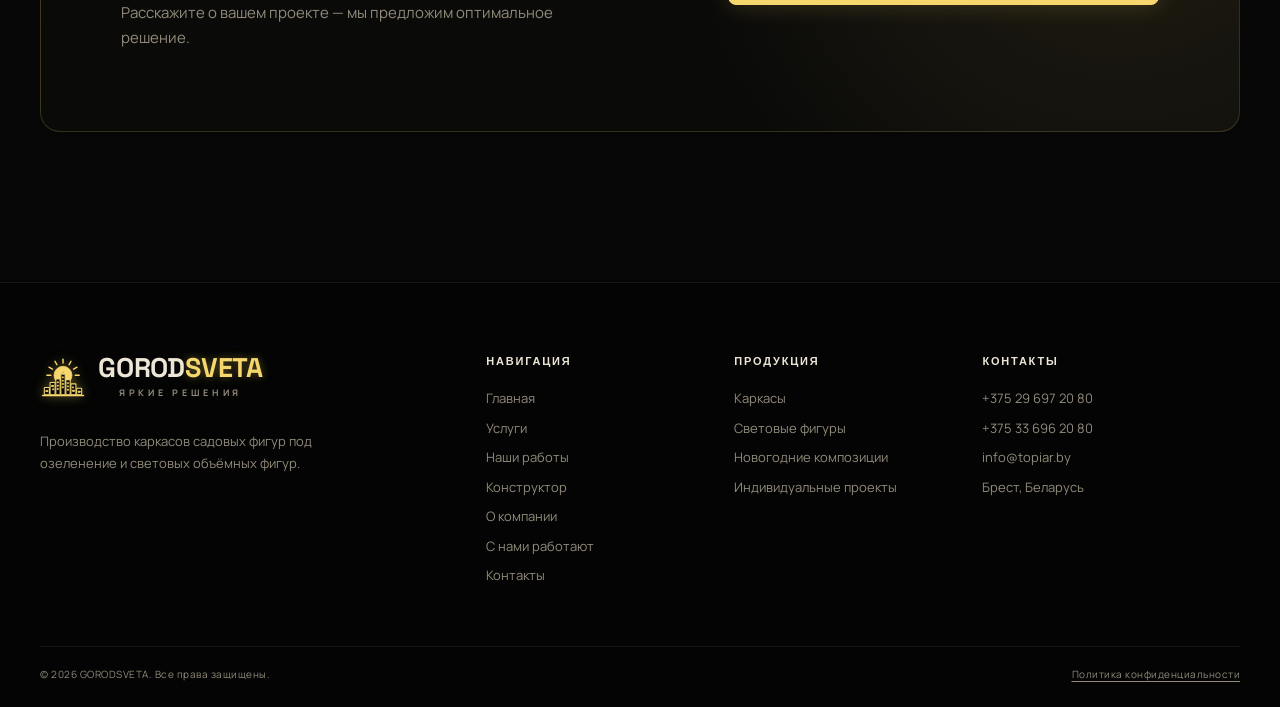
==== commit a544ba87: "Изменения сайта" ====
--- a/index.html
+++ b/index.html
@@ -21,11 +21,11 @@
     <meta property="og:title" content="GORODSVETA — Делаем города ярче">
     <meta property="og:description" content="Производство каркасов садовых фигур под озеленение, световых объёмных фигур и новогоднего оформления. Брест, работаем по всей Беларуси.">
     <meta property="og:url" content="https://topiar.by/">
-    <meta property="og:image" content="https://topiar.by/assets/images/light-23.jpg">
+    <meta property="og:image" content="https://topiar.by/assets/images/og-image.jpg">
     <meta name="twitter:card" content="summary_large_image">
     <meta name="twitter:title" content="GORODSVETA — Делаем города ярче">
     <meta name="twitter:description" content="Производство каркасов садовых фигур под озеленение, световых объёмных фигур и новогоднего оформления. Брест, работаем по всей Беларуси.">
-    <meta name="twitter:image" content="https://topiar.by/assets/images/light-23.jpg">
+    <meta name="twitter:image" content="https://topiar.by/assets/images/og-image.jpg">
 
     <script type="application/ld+json">
 {
@@ -37,7 +37,7 @@
     "legalName": "ИП Свидунович Александр Андреевич",
     "description": "Производство каркасов садовых фигур под озеленение, световых объёмных фигур и новогоднего оформления. Работаем по всей Беларуси.",
     "url": "https://topiar.by/",
-    "image": "https://topiar.by/assets/images/light-23.jpg",
+    "image": "https://topiar.by/assets/images/og-image.jpg",
     "logo": "https://topiar.by/assets/favicon.svg",
     "telephone": [
         "+375296972080",
@@ -65,9 +65,9 @@
 
     <link rel="preconnect" href="https://fonts.googleapis.com">
     <link rel="preconnect" href="https://fonts.gstatic.com" crossorigin>
-    <link rel="stylesheet" href="https://fonts.googleapis.com/css2?family=Manrope:wght@400;500;600;700;800&family=Space+Grotesk:wght@400;500;600;700&display=swap">
-
-    <link rel="stylesheet" href="css/style.css">
+    <link rel="stylesheet" href="https://fonts.googleapis.com/css2?family=Manrope:wght@400;500;600;700;800&family=Space+Grotesk:wght@400;500;600;700&family=Playfair+Display:wght@800&display=swap">
+
+    <link rel="stylesheet" href="css/style-home.css?v=20261007">
 </head>
 
 <body>
@@ -965,7 +965,7 @@
 </div>
 
 
-<script src="js/main.js"></script>
+<script src="js/main-home.js"></script>
 
 </body>
 </html>
--- a/css/style-home.css
+++ b/css/style-home.css
@@ -0,0 +1,12638 @@
+body {
+    font-family: "Manrope", sans-serif;
+}
+
+h1,
+h2,
+h3,
+h4,
+.logo-main {
+    font-family: "Space Grotesk", sans-serif;
+    overflow-wrap: break-word;
+}
+/* ================= RESET ================= */
+
+* {
+    margin: 0;
+    padding: 0;
+    box-sizing: border-box;
+}
+
+html {
+    scroll-behavior: smooth;
+}
+
+body {
+    font-family: 'Manrope', sans-serif;
+    background: #050605;
+    overflow-x: hidden;
+    color: var(--text);
+    line-height: 1.5;
+
+    opacity: 0;
+    animation: page-fade-in .32s ease forwards;
+}
+
+@keyframes page-fade-in {
+    from { opacity: 0; }
+    to   { opacity: 1; }
+}
+
+@media (prefers-reduced-motion: reduce) {
+    body {
+        animation: none;
+        opacity: 1;
+    }
+}
+
+a {
+    color: inherit;
+    text-decoration: none;
+}
+
+button,
+input {
+    font-family: inherit;
+}
+
+
+/* ================= VARIABLES ================= */
+
+:root {
+    --green: #F5D76E;
+    --green-dark:  #B89632;
+    --black: #050605;
+    --card: #0A0A09;
+    --border: rgba(245, 215, 110, 0.18);
+    --gray: #949894;
+
+    /* Цвета текста (тёплая гамма). Менять палитру — только здесь */
+    --text: #EDE6D6;        /* основной текст и заголовки */
+    --text-soft: #B9B1A0;   /* второстепенный текст */
+    --text-muted: #928B7C;  /* мелкие подписи */
+}
+
+
+/* ================= CONTAINER ================= */
+
+.container {
+    width: min(1400px, calc(100% - 80px));
+    margin: 0 auto;
+}
+
+
+/* ================= HEADER ================= */
+
+.header {
+    position: fixed;
+    top: 0;
+    left: 0;
+    width: 100%;
+    z-index: 20;
+    padding: 22px 0;
+    background: linear-gradient(
+        to bottom,
+        rgba(0, 0, 0, 0.7),
+        transparent
+    );
+
+    transition: background .35s ease,
+                padding .35s ease,
+                backdrop-filter .35s ease,
+                border-color .35s ease;
+}
+
+.header.is-scrolled {
+    padding: 14px 0;
+    background: rgba(5, 6, 5, 0.72);
+    backdrop-filter: blur(14px);
+    -webkit-backdrop-filter: blur(14px);
+    border-bottom: 1px solid rgba(245, 215, 110, 0.12);
+}
+
+.header-inner {
+    display: flex;
+    align-items: center;
+    justify-content: space-between;
+    gap: 30px;
+}
+
+
+/* ================= LOGO ================= */
+
+/* =========================
+   GORODSVETA LOGO
+========================= */
+
+/* =========================
+   GORODSVETA LOGO
+========================= */
+
+.logo {
+    position: relative;
+
+    display: inline-flex;
+    flex-direction: column;
+    align-items: center;
+
+    width: max-content;
+
+    text-decoration: none;
+    color: var(--text);
+
+    transition: transform 0.3s ease;
+}
+
+.logo::after {
+    content: "";
+    position: absolute;
+    left: 50%;
+    bottom: -4px;
+
+    width: 0%;
+    height: 2px;
+
+    background: linear-gradient(90deg, transparent, #F5D76E, transparent);
+
+    transform: translateX(-50%);
+    transition: width 0.4s ease;
+}
+
+.logo:hover {
+    transform: translateY(-1px);
+}
+
+.logo:hover::after {
+    width: 85%;
+}
+
+.logo-main {
+    display: block;
+
+    width: max-content;
+
+    font-family: "Arial Black", Arial, sans-serif;
+    font-size: 37px;
+    font-weight: 700;
+    line-height: 1;
+
+    letter-spacing: -0.3px;
+    white-space: nowrap;
+
+    color: var(--text);
+}
+
+.logo-accent {
+    display: inline;
+    vertical-align: baseline;
+
+    font: inherit;
+    color: #F5D76E;
+
+    text-shadow: 0 0 8px rgba(245, 215, 110, 0.35);
+    animation: logo-glow-pulse 2.6s ease-in-out infinite;
+}
+
+.logo:hover .logo-accent {
+    animation-play-state: paused;
+    text-shadow:
+        0 0 10px rgba(245, 215, 110, 0.55),
+        0 0 22px rgba(245, 215, 110, 0.3);
+}
+
+@keyframes logo-glow-pulse {
+    0%, 100% {
+        text-shadow: 0 0 6px rgba(245, 215, 110, 0.25);
+    }
+    50% {
+        text-shadow:
+            0 0 12px rgba(245, 215, 110, 0.55),
+            0 0 22px rgba(245, 215, 110, 0.2);
+    }
+}
+
+@media (prefers-reduced-motion: reduce) {
+    .logo-accent {
+        animation: none;
+    }
+
+    .logo::after {
+        transition: none;
+    }
+}
+
+.logo-subtitle {
+    display: block;
+
+    margin-top: 10px;
+
+    font-family: "Manrope", sans-serif;
+    font-size: 10px;
+    font-weight: 700;
+
+    line-height: 1;
+    letter-spacing: 2.5px;
+
+    color: var(--text-muted);
+
+    text-transform: uppercase;
+    white-space: nowrap;
+}
+
+
+
+/* =========================
+   MOBILE
+========================= */
+
+@media (max-width: 768px) {
+
+    .logo-main {
+        font-size: 31px;
+        letter-spacing: -0.2px;
+    }
+
+    .logo-subtitle {
+        margin-top: 8px;
+        font-size: 7px;
+        letter-spacing: 2.7px;
+    }
+
+}
+
+/* ================= NAV ================= */
+
+.nav {
+    display: flex;
+    align-items: center;
+    gap: 32px;
+}
+
+.nav a {
+    position: relative;
+    font-size: 13px;
+    color: var(--text);
+    transition: 0.3s;
+}
+
+.nav a:hover,
+.nav a.active {
+    color: var(--green);
+}
+
+.nav a.active::after {
+    content: '';
+    position: absolute;
+    left: 0;
+    bottom: -12px;
+    width: 100%;
+    height: 2px;
+    background: var(--green);
+}
+
+
+/* ================= HEADER RIGHT ================= */
+
+.header-right {
+    display: flex;
+    align-items: center;
+    gap: 25px;
+}
+
+.phone {
+    font-size: 13px;
+    white-space: nowrap;
+}
+
+.phone span {
+    color: var(--green);
+    margin-right: 6px;
+}
+
+.header-button {
+    padding: 13px 20px;
+    border: 1px solid var(--green);
+    border-radius: 5px;
+    color: var(--text);
+    font-size: 12px;
+    transition: 0.3s;
+}
+
+.header-button:hover {
+    background: var(--green);
+    color: #050605;
+}
+
+.mobile-menu {
+    display: none;
+    background: none;
+    border: none;
+    color: var(--text);
+    font-size: 25px;
+}
+
+
+/* ================= HERO ================= */
+
+.hero {
+    position: relative;
+    min-height: 720px;
+    overflow: hidden;
+    display: flex;
+    align-items: center;
+}
+
+.hero-background {
+    position: absolute;
+    inset: 0;
+
+    background:
+        radial-gradient(
+            circle at 75% 45%,
+            rgba(86, 135, 30, 0.18),
+            transparent 35%
+        ),
+        linear-gradient(
+            90deg,
+            #050605 0%,
+            rgba(5, 6, 5, 0.92) 35%,
+            rgba(5, 6, 5, 0.2) 70%,
+            #050605 100%
+        );
+
+    z-index: -1;
+}
+
+.hero-background::after {
+    content: '';
+    position: absolute;
+    right: 0;
+    top: 0;
+    width: 65%;
+    height: 100%;
+
+    background:
+        radial-gradient(
+            ellipse at center,
+            rgba(140, 255, 0, 0.12),
+            transparent 55%
+        );
+
+    opacity: 0.8;
+}
+
+
+.hero-content {
+    position: relative;
+    z-index: 2;
+    padding-top: 90px;
+}
+
+.hero-text {
+    width: 600px;
+}
+
+
+.eyebrow {
+    display: flex;
+    flex-wrap: wrap;
+    align-items: center;
+    gap: 10px;
+
+    margin-bottom: 25px;
+
+    font-size: 12px;
+    color: var(--green);
+    font-weight: 600;
+    letter-spacing: 0.5px;
+}
+
+.eyebrow span {
+    width: 25px;
+    height: 2px;
+    background: var(--green);
+}
+
+
+.hero h1 {
+    font-size: clamp(42px, 4.5vw, 68px);
+    line-height: 1.03;
+    letter-spacing: -3px;
+    font-weight: 700;
+}
+
+.hero h1 strong {
+    display: block;
+    color: var(--green);
+    font-weight: 700;
+    text-shadow:
+        0 0 10px rgba(245, 215, 110, 0.35),
+        0 0 25px rgba(245, 215, 110, 0.18);
+}
+
+
+.hero-description {
+    max-width: 760px;
+    margin-top: 34px;
+
+    font-family: "Manrope", sans-serif;
+    font-size: clamp(19px, 1.6vw, 24px);
+    font-weight: 500;
+    line-height: 1.45;
+    letter-spacing: -0.02em;
+
+    color: var(--text-soft);
+}
+
+.hero-description span {
+    color: #F5D76E;
+    font-weight: 600;
+}
+/* =========================
+   НАШИ ПРЕИМУЩЕСТВА
+========================= */
+
+.advantages {
+    position: relative;
+    padding: 130px 0 140px;
+    background: #050605;
+    overflow: hidden;
+}
+
+.advantages::before {
+    content: "";
+    position: absolute;
+    top: 0;
+    left: 0;
+    right: 0;
+    height: 520px;
+    z-index: -1;
+    background:
+        radial-gradient(circle at 75% 0%, rgba(245, 215, 110, .10), transparent 55%),
+        linear-gradient(to bottom, rgba(245, 215, 110, .045), transparent 85%);
+    pointer-events: none;
+}
+
+.advantages-title {
+    margin: 0 0 55px;
+
+    font-family: "Manrope", sans-serif;
+    font-size: 38px;
+    font-weight: 800;
+
+    line-height: 1;
+    letter-spacing: -1.5px;
+
+    text-transform: uppercase;
+
+    color: var(--text);
+}
+
+
+/* GRID */
+
+.advantages-grid {
+    display: grid;
+    grid-template-columns: repeat(4, 1fr);
+
+    gap: 20px;
+}
+
+
+/* ITEM */
+
+.advantage-item {
+    display: flex;
+    flex-direction: column;
+    align-items: center;
+
+    text-align: center;
+
+    padding: 10px 15px;
+}
+
+
+/* ICON */
+
+.advantage-icon {
+    display: flex;
+    align-items: center;
+    justify-content: center;
+
+    width: 90px;
+    height: 90px;
+
+    margin-bottom: 28px;
+
+    border: 1px solid rgba(245, 215, 110, 0.35);
+    border-radius: 50%;
+
+    font-size: 42px;
+    font-weight: 300;
+
+    color: var(--green);
+
+    text-shadow:
+        0 0 15px rgba(245, 215, 110, 0.35);
+
+    transition: all 0.3s ease;
+}
+
+.advantage-item:hover .advantage-icon {
+    transform: translateY(-5px);
+
+    border-color: var(--green);
+
+    box-shadow:
+        0 0 25px rgba(245, 215, 110, 0.15);
+}
+
+
+/* TEXT */
+
+.advantage-item h3 {
+    margin: 0;
+
+    font-family: "Manrope", sans-serif;
+    font-size: 16px;
+    font-weight: 500;
+
+    line-height: 1.4;
+
+    color: var(--text);
+}
+
+
+/* MOBILE */
+
+@media (max-width: 900px) {
+
+    .advantages-grid {
+        grid-template-columns: repeat(2, 1fr);
+        row-gap: 50px;
+    }
+
+}
+
+@media (max-width: 550px) {
+
+    .advantages {
+        padding: 70px 0;
+    }
+
+    .advantages-title {
+        font-size: 30px;
+        margin-bottom: 45px;
+    }
+
+    .advantages-grid {
+        grid-template-columns: 1fr 1fr;
+        gap: 35px 10px;
+    }
+
+    .advantage-icon {
+        width: 70px;
+        height: 70px;
+
+        margin-bottom: 20px;
+
+        font-size: 30px;
+    }
+
+    .advantage-item h3 {
+        font-size: 13px;
+    }
+
+}
+
+/* ================= SLOGAN ================= */
+
+.hero-slogan {
+    display: inline-flex;
+    align-items: center;
+    gap: 12px;
+
+    margin-top: 25px;
+
+    color: var(--green);
+    font-size: 19px;
+    font-weight: 700;
+    letter-spacing: 1px;
+}
+
+.hero-slogan span {
+    font-size: 22px;
+}
+
+
+/* ================= BUTTONS ================= */
+
+.hero-buttons {
+    display: flex;
+    gap: 12px;
+    margin-top: 30px;
+}
+
+.button {
+    display: inline-flex;
+    align-items: center;
+    justify-content: center;
+    gap: 30px;
+
+    padding: 17px 22px;
+
+    border-radius: 5px;
+
+    font-size: 13px;
+    font-weight: 600;
+
+    transition: 0.3s;
+}
+
+.button-primary {
+    background: var(--green);
+    color: #071000;
+
+    box-shadow:
+        0 0 30px rgba(245, 215, 110, 0.2);
+}
+
+.button-primary:hover {
+    box-shadow:
+        0 0 45px rgba(245, 215, 110, 0.4);
+
+    transform: translateY(-2px);
+}
+
+.button-primary:disabled {
+    opacity: .55;
+    cursor: not-allowed;
+    box-shadow: none;
+    transform: none;
+}
+
+.button-outline {
+    border: 1px solid rgba(237,230,214,0.2);
+}
+
+.button-outline:hover {
+    border-color: var(--green);
+    color: var(--green);
+}
+
+
+/* ================= VIDEO ================= */
+
+.hero-video {
+    display: flex;
+    align-items: center;
+    gap: 14px;
+
+    margin-top: 35px;
+
+    color: var(--text);
+    font-size: 12px;
+}
+
+.hero-video small {
+    display: block;
+    margin-top: 3px;
+    color: var(--text-muted);
+}
+
+.play-button {
+    width: 45px;
+    height: 45px;
+
+    display: flex;
+    align-items: center;
+    justify-content: center;
+
+    border: 1px solid rgba(237,230,214,0.5);
+    border-radius: 50%;
+
+    font-size: 12px;
+}
+
+
+/* ================= SCROLL ================= */
+
+.hero-scroll {
+    position: absolute;
+    bottom: 25px;
+    left: 40px;
+
+    display: flex;
+    align-items: center;
+    gap: 10px;
+
+    font-size: 9px;
+    color: var(--text-muted);
+}
+
+.hero-scroll span {
+    font-size: 20px;
+    color: var(--green);
+}
+
+
+/* ================= STATS ================= */
+
+.stats-section {
+    position: relative;
+    z-index: 5;
+}
+
+.stats {
+    display: grid;
+    grid-template-columns: repeat(4, 1fr);
+
+    border: 1px solid var(--border);
+    border-radius: 10px;
+
+    background: rgba(10, 10, 10, 0.95);
+
+    box-shadow:
+        0 0 50px rgba(0,0,0,0.4);
+}
+
+.stat {
+    display: flex;
+    align-items: center;
+    gap: 18px;
+
+    padding: 28px 35px;
+
+    border-right: 1px solid rgba(237,230,214,0.08);
+}
+
+.stat:last-child {
+    border-right: none;
+}
+
+.stat-icon {
+    font-size: 32px;
+    color: var(--green);
+}
+
+.stat strong {
+    display: block;
+    font-size: 28px;
+}
+
+.stat span {
+    display: block;
+    color: var(--text-soft);
+    font-size: 11px;
+}
+
+
+/* ================= SECTIONS ================= */
+
+.products,
+.projects,
+.contact {
+    padding: 120px 0;
+}
+
+.section-heading {
+    display: flex;
+    justify-content: space-between;
+    align-items: end;
+
+    margin-bottom: 40px;
+}
+
+.section-label {
+    color: var(--green);
+    font-size: 10px;
+    letter-spacing: 2px;
+    font-weight: 700;
+}
+
+.section-heading h2 {
+    margin-top: 10px;
+    font-size: 44px;
+    letter-spacing: -2px;
+}
+
+.section-link {
+    color: var(--green);
+    font-size: 12px;
+}
+
+
+/* ================= PRODUCTS ================= */
+
+.product-grid {
+    display: grid;
+    grid-template-columns: repeat(4, 1fr);
+    gap: 16px;
+}
+
+.product-card {
+    overflow: hidden;
+
+    background: #0C0C0B;
+
+    border: 1px solid rgba(237,230,214,0.08);
+    border-radius: 8px;
+
+    transition: 0.4s;
+}
+
+.product-card:hover {
+    transform: translateY(-7px);
+    border-color: var(--border);
+    box-shadow: 0 15px 40px rgba(0,0,0,0.4);
+}
+
+.product-image {
+    height: 240px;
+
+    background:
+        radial-gradient(
+            circle at center,
+            rgba(245,215,110,0.15),
+            transparent 55%
+        ),
+        linear-gradient(
+            135deg,
+            #11110F,
+            #050605
+        );
+}
+
+.image-one {
+    background:
+        radial-gradient(circle, rgba(245,215,110,.25), transparent 50%),
+        linear-gradient(135deg,#15140F,#050605);
+}
+
+.image-two {
+    background:
+        radial-gradient(circle, rgba(255,195,70,.2), transparent 50%),
+        linear-gradient(135deg,#332b16,#050605);
+}
+
+.image-three {
+    background:
+        radial-gradient(circle, rgba(255,40,40,.25), transparent 50%),
+        linear-gradient(135deg,#301515,#050605);
+}
+
+.image-four {
+    background:
+        radial-gradient(circle, rgba(220,220,220,.18), transparent 50%),
+        linear-gradient(135deg,#242824,#050605);
+}
+
+
+.product-content {
+    position: relative;
+    padding: 25px;
+}
+
+.product-number {
+    color: var(--green);
+    font-size: 10px;
+}
+
+.product-content h3 {
+    margin-top: 15px;
+    font-size: 18px;
+    line-height: 1.3;
+}
+
+.product-content p {
+    margin-top: 15px;
+
+    color: var(--text-muted);
+    font-size: 12px;
+    line-height: 1.6;
+}
+
+.product-content a {
+    display: inline-block;
+
+    margin-top: 22px;
+
+    color: var(--green);
+    font-size: 11px;
+}
+
+
+/* ================= PROJECTS ================= */
+
+.projects {
+    background: #050605;
+}
+
+.project-grid {
+    display: grid;
+    grid-template-columns: 2fr 1fr 1fr;
+    gap: 15px;
+}
+
+.project {
+    height: 330px;
+
+    overflow: hidden;
+
+    border-radius: 8px;
+    border: 1px solid rgba(237,230,214,0.1);
+}
+
+.project-large {
+    height: 430px;
+}
+
+.project-placeholder {
+    width: 100%;
+    height: 100%;
+
+    display: flex;
+    align-items: center;
+    justify-content: center;
+
+    font-size: 40px;
+    font-weight: 700;
+    letter-spacing: 5px;
+
+    color: rgba(237,230,214,0.1);
+
+    background:
+        radial-gradient(
+            circle at center,
+            rgba(245,215,110,.18),
+            transparent 50%
+        ),
+        linear-gradient(
+            135deg,
+            #11110F,
+            #050605
+        );
+
+    transition: 0.5s;
+}
+
+.project:hover .project-placeholder {
+    transform: scale(1.04);
+}
+
+
+/* ================= CONTACT ================= */
+
+.contact-box {
+    position: relative;
+    overflow: hidden;
+
+    display: grid;
+    grid-template-columns: 1fr 1fr;
+    align-items: center;
+    gap: 50px;
+
+    padding: 60px;
+
+    border: 1px solid var(--border);
+    border-radius: 10px;
+
+    background:
+        radial-gradient(
+            circle at 90% 50%,
+            rgba(245,215,110,.1),
+            transparent 40%
+        ),
+        #0A0A09;
+}
+
+.contact-text h2 {
+    margin-top: 12px;
+
+    font-size: 42px;
+    line-height: 1.1;
+}
+
+.contact-text h2 strong {
+    display: block;
+    color: var(--green);
+}
+
+.contact-text p {
+    margin-top: 20px;
+    max-width: 450px;
+
+    color: var(--text-muted);
+    font-size: 13px;
+}
+
+.contact-form {
+    display: grid;
+    grid-template-columns: 1fr 1fr;
+    gap: 12px;
+}
+
+.contact-form input {
+    width: 100%;
+    padding: 18px;
+
+    background: #070a08;
+
+    border: 1px solid rgba(237,230,214,0.12);
+    border-radius: 5px;
+
+    color: var(--text);
+    outline: none;
+}
+
+.contact-form input:focus {
+    border-color: var(--green);
+}
+
+.contact-form button {
+    grid-column: span 2;
+
+    padding: 18px;
+
+    border: none;
+    border-radius: 5px;
+
+    background: var(--green);
+    color: #071000;
+
+    font-weight: 700;
+
+    cursor: pointer;
+}
+
+.contact-form button span {
+    margin-left: 20px;
+}
+
+
+/* ================= FOOTER ================= */
+
+.footer {
+    padding: 70px 0 25px;
+
+    border-top: 1px solid rgba(237,230,214,0.08);
+
+    background: #030403;
+}
+
+.footer-grid {
+    display: grid;
+    grid-template-columns: 2fr 1fr 1fr 1.3fr;
+    gap: 50px;
+}
+
+.footer-brand p {
+    max-width: 280px;
+
+    margin-top: 25px;
+
+    color: var(--text-muted);
+    font-size: 11px;
+}
+
+.footer-column {
+    display: flex;
+    flex-direction: column;
+    gap: 10px;
+}
+
+.footer-column h4 {
+    margin-bottom: 10px;
+
+    font-size: 12px;
+}
+
+.footer-column a,
+.footer-column span {
+    color: var(--text-muted);
+    font-size: 11px;
+
+    transition: 0.3s;
+}
+
+.footer-column a:hover {
+    color: var(--green);
+}
+
+.footer-bottom {
+    display: flex;
+    justify-content: space-between;
+
+    margin-top: 60px;
+    padding-top: 20px;
+
+    border-top: 1px solid rgba(237,230,214,0.07);
+
+    color: var(--text-muted);
+    font-size: 9px;
+}
+
+
+/* ================= MOBILE ================= */
+
+@media (max-width: 1000px) {
+
+    .container {
+        width: min(100% - 40px, 700px);
+    }
+
+    .header-right {
+        display: none;
+    }
+
+    .mobile-menu {
+        display: block;
+    }
+
+    .nav {
+        display: none;
+        position: absolute;
+        top: 100%;
+        left: 0;
+        flex-direction: column;
+        align-items: flex-start;
+        gap: 0;
+        width: 100%;
+        background: var(--black);
+        border-top: 1px solid var(--border);
+        padding: 8px min(20px, 5%) 20px;
+        z-index: 30;
+    }
+
+    .nav.mobile-open {
+        display: flex;
+    }
+
+    .nav a {
+        width: 100%;
+        padding: 14px 0;
+        border-bottom: 1px solid rgba(237,230,214, 0.06);
+        font-size: 15px;
+    }
+
+    .nav a.active::after {
+        display: none;
+    }
+
+    .hero {
+        min-height: 700px;
+    }
+
+    .hero-text {
+        width: 100%;
+    }
+
+    .hero h1 {
+        font-size: 43px;
+    }
+
+    .stats {
+        grid-template-columns: repeat(2, 1fr);
+    }
+
+    .stat:nth-child(2) {
+        border-right: none;
+    }
+
+    .stat {
+        border-bottom: 1px solid rgba(237,230,214,0.08);
+    }
+
+    .product-grid {
+        grid-template-columns: repeat(2, 1fr);
+    }
+
+    .project-grid {
+        grid-template-columns: 1fr;
+    }
+
+    .project,
+    .project-large {
+        height: 300px;
+    }
+
+    .contact-box {
+        grid-template-columns: 1fr;
+    }
+
+    .footer-grid {
+        grid-template-columns: 1fr 1fr;
+    }
+}
+
+
+@media (max-width: 600px) {
+
+    .container {
+        width: calc(100% - 30px);
+    }
+
+    .hero {
+        min-height: 680px;
+    }
+
+    .hero-background {
+        background-size: cover;
+        background-position: center 35%;
+    }
+
+    .hero h1 {
+        font-size: 34px;
+        letter-spacing: -1.5px;
+    }
+
+    .hero-description {
+        font-size: 13px;
+    }
+
+    .hero-buttons {
+        flex-direction: column;
+        align-items: stretch;
+    }
+
+    .button {
+        justify-content: space-between;
+    }
+
+    .stats {
+        grid-template-columns: 1fr;
+    }
+
+    .stat {
+        border-right: none;
+    }
+
+    .product-grid {
+        grid-template-columns: 1fr;
+    }
+
+    .section-heading {
+        align-items: start;
+        flex-direction: column;
+        gap: 15px;
+    }
+
+    .section-heading h2 {
+        font-size: 34px;
+    }
+
+    .products,
+    .projects,
+    .contact {
+        padding: 80px 0;
+    }
+
+    .contact-box {
+        padding: 30px;
+    }
+
+    .contact-text h2 {
+        font-size: 32px;
+    }
+
+    .contact-form {
+        grid-template-columns: 1fr;
+    }
+
+    .contact-form button {
+        grid-column: span 1;
+    }
+
+    .footer-grid {
+        grid-template-columns: 1fr;
+    }
+
+    .footer-bottom {
+        flex-direction: column;
+        gap: 10px;
+    }
+}
+/* =========================
+   PRODUCTS
+========================= */
+
+.products {
+    padding: 140px 0;
+    background: #050605;
+}
+
+
+/* HEADER */
+
+.products-header {
+    display: flex;
+    justify-content: space-between;
+    align-items: flex-end;
+
+    margin-bottom: 70px;
+}
+
+.products-header h2 {
+    margin: 0;
+
+    font-size: clamp(48px, 7vw, 90px);
+    font-weight: 800;
+
+    line-height: 0.9;
+    letter-spacing: -4px;
+
+    color: var(--text);
+}
+
+.products-header h2 span {
+    color: var(--green);
+}
+
+.products-header p {
+    max-width: 380px;
+
+    margin: 0;
+
+    font-size: 15px;
+    line-height: 1.7;
+
+    color: var(--text-muted);
+}
+
+
+/* GRID */
+
+.products-grid {
+    display: grid;
+
+    grid-template-columns: repeat(2, 1fr);
+
+    gap: 20px;
+}
+
+
+/* CARD */
+
+.product-card {
+    position: relative;
+
+    display: block;
+
+    height: 520px;
+
+    overflow: hidden;
+
+    text-decoration: none;
+
+    border-radius: 4px;
+
+    background: #151515;
+}
+
+.product-card:nth-child(3),
+.product-card:nth-child(4) {
+    height: 420px;
+}
+
+
+/* IMAGE */
+
+.product-image {
+    position: absolute;
+
+    inset: 0;
+
+    background-size: cover;
+    background-position: center;
+
+    transition:
+        transform 0.7s cubic-bezier(.2,.7,.2,1);
+}
+
+
+/*
+   ВРЕМЕННЫЕ ФОНЫ
+
+   Позже заменим их реальными
+   фотографиями GORODSVETA.
+*/
+
+.product-image-1 {
+    background-image: url("../assets/images/service-01.webp") !important;
+    background-size: cover;
+    background-position: center;
+    background-repeat: no-repeat;
+}
+
+.product-image-2 {
+    background-image: url("../assets/images/service-02.webp") !important;
+    background-size: cover;
+    background-position: center;
+    background-repeat: no-repeat;
+}
+
+.product-image-3 {
+    background-image: url("../assets/images/service-03.webp") !important;
+    background-size: cover;
+    background-position: center;
+    background-repeat: no-repeat;
+}
+
+.product-image-4 {
+    background-image: url("../assets/images/service-04.webp") !important;
+    background-size: cover;
+    background-position: center;
+    background-repeat: no-repeat;
+}
+/* DARK OVERLAY */
+
+.product-overlay {
+    position: absolute;
+
+    inset: 0;
+
+    background:
+        linear-gradient(
+            to top,
+            rgba(0, 0, 0, 0.9) 0%,
+            rgba(0, 0, 0, 0.25) 55%,
+            rgba(0, 0, 0, 0.05) 100%
+        );
+
+    transition: background 0.4s ease;
+}
+
+
+/* CONTENT */
+
+.product-content {
+    position: absolute;
+
+    left: 40px;
+    right: 40px;
+    bottom: 35px;
+
+    z-index: 2;
+}
+
+.product-number {
+    display: block;
+
+    margin-bottom: 15px;
+
+    font-size: 11px;
+    font-weight: 700;
+
+    letter-spacing: 2px;
+
+    color: var(--green);
+}
+
+.product-content h3 {
+    margin: 0 0 25px;
+
+    font-size: clamp(28px, 3vw, 42px);
+    font-weight: 700;
+
+    line-height: 0.98;
+    letter-spacing: -1.5px;
+
+    color: var(--text);
+}
+
+.product-link {
+    display: inline-block;
+
+    font-size: 12px;
+    font-weight: 700;
+
+    letter-spacing: 1px;
+    text-transform: uppercase;
+
+    color: var(--text-soft);
+
+    transition: color 0.3s ease;
+}
+
+
+/* HOVER */
+
+.product-card:hover .product-image {
+    transform: scale(1.06);
+}
+
+.product-card:hover .product-overlay {
+    background:
+        linear-gradient(
+            to top,
+            rgba(0, 0, 0, 0.92) 0%,
+            rgba(0, 0, 0, 0.35) 60%,
+            rgba(0, 0, 0, 0.1) 100%
+        );
+}
+
+.product-card:hover .product-link {
+    color: var(--green);
+}
+
+
+/* =========================
+   MOBILE
+========================= */
+
+@media (max-width: 768px) {
+
+    .products {
+        padding: 90px 0;
+    }
+
+    .products-header {
+        display: block;
+
+        margin-bottom: 45px;
+    }
+
+    .products-header h2 {
+        font-size: 52px;
+        letter-spacing: -2.5px;
+    }
+
+    .products-header p {
+        margin-top: 25px;
+    }
+
+    .products-grid {
+        grid-template-columns: 1fr;
+    }
+
+    .product-card,
+    .product-card:nth-child(3),
+    .product-card:nth-child(4) {
+        height: 420px;
+    }
+
+    .product-content {
+        left: 25px;
+        right: 25px;
+        bottom: 25px;
+    }
+
+}
+/* =========================
+   PROJECTS
+========================= */
+
+.projects {
+    padding: 140px 0;
+    background: #050605;
+}
+
+
+/* HEADER */
+
+.projects-header {
+    display: flex;
+    align-items: flex-end;
+    justify-content: space-between;
+
+    margin-bottom: 65px;
+}
+
+.projects-header h2 {
+    margin: 0;
+
+    font-size: clamp(48px, 7vw, 90px);
+    font-weight: 800;
+
+    line-height: 0.9;
+    letter-spacing: -4px;
+
+    color: var(--text);
+}
+
+.projects-header h2 span {
+    color: var(--green);
+}
+
+.projects-all {
+    padding-bottom: 8px;
+
+    font-size: 12px;
+    font-weight: 700;
+
+    letter-spacing: 1px;
+    text-transform: uppercase;
+
+    color: var(--text-muted);
+
+    text-decoration: none;
+
+    transition: color 0.3s ease;
+}
+
+.projects-all:hover {
+    color: var(--green);
+}
+
+
+/* GRID */
+
+.projects-grid {
+    display: grid;
+
+    grid-template-columns: 1.45fr 1fr;
+
+    grid-template-rows: 360px 360px;
+
+    gap: 20px;
+}
+
+
+/* PROJECT */
+
+.project {
+    position: relative;
+
+    display: block;
+
+    overflow: hidden;
+
+    min-height: 360px;
+
+    text-decoration: none;
+
+    background: #151515;
+}
+
+.project-main {
+    grid-row: span 2;
+}
+
+
+/* IMAGE */
+
+.project-image {
+    position: absolute;
+
+    inset: 0;
+
+    background-size: cover;
+    background-position: center;
+
+    transition:
+        transform 0.8s cubic-bezier(.2,.7,.2,1);
+}
+
+.project-media {
+    position: absolute;
+    inset: 0;
+    z-index: 0;
+
+    width: 100%;
+    height: 100%;
+
+    object-fit: cover;
+    object-position: center 42%;
+
+    pointer-events: none;
+}
+
+
+/* TEMPORARY BACKGROUNDS */
+
+ .projects .project-image-1 {
+    background:
+        linear-gradient(
+            rgba(5, 6, 5, 0.15),
+            rgba(5, 6, 5, 0.15)
+        ),
+        url("../assets/images/light-23.webp") center 25% / cover no-repeat;
+}
+
+.projects .project-image-2 {
+    background:
+        linear-gradient(
+            rgba(5, 6, 5, 0.15),
+            rgba(5, 6, 5, 0.15)
+        ),
+        url("../assets/images/project-02-light-installation.webp") center / cover no-repeat;
+}
+
+.projects .project-image-3 {
+    background:
+        linear-gradient(
+            rgba(5, 6, 5, 0.15),
+            rgba(5, 6, 5, 0.15)
+        ),
+        url("../assets/images/project-06-topiary.webp") center / cover no-repeat;
+}
+
+/* OVERLAY */
+
+.project-overlay {
+    position: absolute;
+
+    inset: 0;
+
+    background:
+        linear-gradient(
+            to top,
+            rgba(0, 0, 0, 0.9),
+            rgba(0, 0, 0, 0.1) 70%
+        );
+}
+
+
+/* INFO */
+
+.project-info {
+    position: absolute;
+
+    left: 30px;
+    right: 30px;
+    bottom: 30px;
+
+    z-index: 2;
+}
+
+.project-info span {
+    display: block;
+
+    margin-bottom: 12px;
+
+    font-size: 10px;
+    font-weight: 700;
+
+    letter-spacing: 1.8px;
+
+    color: var(--green);
+}
+
+.project-info h3 {
+    margin: 0;
+
+    font-size: 27px;
+    font-weight: 700;
+
+    line-height: 1.05;
+    letter-spacing: -1px;
+
+    color: var(--text);
+}
+
+
+/* HOVER */
+
+.project:hover .project-image {
+    transform: scale(1.06);
+}
+
+
+/* MOBILE */
+
+@media (max-width: 768px) {
+
+    .projects {
+        padding: 90px 0;
+    }
+
+    .projects-header {
+        display: block;
+    }
+
+    .projects-header h2 {
+        font-size: 52px;
+        letter-spacing: -2.5px;
+    }
+
+    .projects-all {
+        display: inline-block;
+
+        margin-top: 30px;
+    }
+
+    .projects-grid {
+        grid-template-columns: 1fr;
+        grid-template-rows: auto;
+    }
+
+    .project-main {
+        grid-row: auto;
+    }
+
+    .project,
+    .project-main {
+        min-height: 400px;
+    }
+
+}
+/* =========================================================
+   NEW PROJECTS GRID
+========================================================= */
+
+.projects {
+    padding: 140px 0;
+    background: #050605;
+}
+
+.projects-header {
+    display: flex;
+    align-items: flex-end;
+    justify-content: space-between;
+
+    margin-bottom: 65px;
+}
+
+.projects-header h2 {
+    margin: 0;
+
+    font-size: clamp(52px, 6vw, 82px);
+    font-weight: 800;
+
+    line-height: 0.9;
+    letter-spacing: -3px;
+
+    color: var(--text);
+}
+
+.projects-header h2 span {
+    color: var(--green);
+}
+
+.projects-all {
+    padding-bottom: 8px;
+
+    font-size: 12px;
+    font-weight: 700;
+
+    letter-spacing: 1px;
+    text-transform: uppercase;
+
+    color: var(--text-muted);
+
+    transition: color 0.3s ease;
+}
+
+.projects-all:hover {
+    color: var(--green);
+}
+
+
+/* GRID */
+
+.projects-grid {
+    display: grid;
+
+    grid-template-columns: 1.45fr 1fr;
+    grid-template-rows: 360px 360px;
+
+    gap: 20px;
+}
+
+
+/* CARDS */
+
+.projects-grid .project {
+    position: relative;
+
+    display: block;
+
+    min-height: 360px;
+
+    overflow: hidden;
+
+    background: #151515;
+
+    text-decoration: none;
+}
+
+.projects-grid .project-main {
+    grid-row: span 2;
+}
+
+
+/* IMAGE */
+
+.projects-grid .project-image {
+    position: absolute;
+
+    inset: 0;
+
+    display: flex;
+    align-items: center;
+    justify-content: center;
+
+    background-size: cover;
+    background-position: center;
+
+    transition: transform 0.8s ease;
+}
+
+.projects-grid .project-image span {
+    font-size: 42px;
+    font-weight: 800;
+
+    letter-spacing: 5px;
+
+    color: rgba(237,230,214, 0.08);
+}
+
+
+/* TEMPORARY BACKGROUNDS */
+
+.projects-grid .project-image-1 {
+    background:
+        radial-gradient(
+            circle at 60% 40%,
+            rgba(245, 215, 110, 0.25),
+            transparent 30%
+        ),
+        linear-gradient(
+            135deg,
+            #30352f,
+            #0c0d0c
+        );
+}
+
+.projects-grid .project-image-2 {
+    background:
+        radial-gradient(
+            circle at 40% 30%,
+            rgba(245, 215, 110, 0.18),
+            transparent 30%
+        ),
+        linear-gradient(
+            135deg,
+            #262a24,
+            #101110
+        );
+}
+
+.projects-grid .project-image-3 {
+    background:
+        radial-gradient(
+            circle at 65% 45%,
+            rgba(245, 215, 110, 0.20),
+            transparent 28%
+        ),
+        linear-gradient(
+            135deg,
+            #292d28,
+            #0b0c0b
+        );
+}
+
+
+/* OVERLAY */
+
+.projects-grid .project-overlay {
+    position: absolute;
+
+    inset: 0;
+
+    background:
+        linear-gradient(
+            to top,
+            rgba(0, 0, 0, 0.9),
+            rgba(0, 0, 0, 0.08) 70%
+        );
+}
+
+
+/* INFO */
+
+.projects-grid .project-info {
+    position: absolute;
+
+    left: 30px;
+    right: 30px;
+    bottom: 30px;
+
+    z-index: 2;
+}
+
+.projects-grid .project-info span {
+    display: block;
+
+    margin-bottom: 12px;
+
+    font-size: 10px;
+    font-weight: 700;
+
+    letter-spacing: 1.8px;
+
+    color: var(--green);
+}
+
+.projects-grid .project-info h3 {
+    margin: 0;
+
+    font-size: 27px;
+    font-weight: 700;
+
+    line-height: 1.05;
+    letter-spacing: -1px;
+
+    color: var(--text);
+}
+
+
+/* HOVER */
+
+.projects-grid .project:hover .project-image {
+    transform: scale(1.06);
+}
+
+
+/* MOBILE */
+
+@media (max-width: 768px) {
+
+    .projects {
+        padding: 90px 0;
+    }
+
+    .projects-header {
+        display: block;
+
+        margin-bottom: 45px;
+    }
+
+    .projects-header h2 {
+        font-size: 52px;
+        letter-spacing: -2.5px;
+    }
+
+    .projects-all {
+        display: inline-block;
+
+        margin-top: 30px;
+    }
+
+    .projects-grid {
+        grid-template-columns: 1fr;
+        grid-template-rows: auto;
+    }
+
+    .projects-grid .project,
+    .projects-grid .project-main {
+        min-height: 400px;
+    }
+
+    .projects-grid .project-main {
+        grid-row: auto;
+    }
+
+}
+/* =========================
+   PROJECTS — FIX GRID
+========================= */
+
+.projects-grid .project {
+    height: 100%;
+    min-height: 0;
+}
+
+.projects-grid .project-main {
+    grid-row: 1 / span 2;
+}
+
+
+/* MOBILE */
+
+@media (max-width: 768px) {
+
+    .projects-grid .project,
+    .projects-grid .project-main {
+        height: 400px;
+        min-height: 400px;
+    }
+
+    .projects-grid .project-main {
+        grid-row: auto;
+    }
+
+}
+/* =========================
+   HOW WE WORK
+========================= */
+
+.how-we-work {
+    padding: 130px 0;
+    background: #111311;
+}
+
+
+/* HEADER */
+
+.work-header {
+    display: flex;
+    align-items: flex-end;
+    justify-content: space-between;
+
+    margin-bottom: 70px;
+}
+
+.work-header h2 {
+    margin: 0;
+
+    font-size: clamp(48px, 6vw, 78px);
+    font-weight: 800;
+
+    line-height: 0.9;
+    letter-spacing: -3px;
+
+    color: var(--text);
+}
+
+.work-header h2 span {
+    color: var(--green);
+}
+
+.work-header p {
+    max-width: 330px;
+
+    margin: 0 0 5px;
+
+    color: var(--text-muted);
+
+    font-size: 13px;
+    line-height: 1.6;
+}
+
+
+/* STEPS */
+
+.work-steps {
+    display: grid;
+    grid-template-columns: repeat(4, 1fr);
+
+    gap: 0;
+
+    border-top: 1px solid rgba(237,230,214,.12);
+    border-bottom: 1px solid rgba(237,230,214,.12);
+}
+
+.work-step {
+    position: relative;
+
+    min-height: 330px;
+
+    padding: 30px 30px 35px;
+
+    border-right: 1px solid rgba(237,230,214,.1);
+
+    transition:
+        background .35s ease,
+        transform .35s ease;
+}
+
+.work-step:first-child {
+    border-left: 1px solid rgba(237,230,214,.1);
+}
+
+.work-step:hover {
+    background: rgba(245,215,110,.035);
+}
+
+
+/* TOP */
+
+.work-step-top {
+    display: flex;
+    align-items: center;
+    justify-content: space-between;
+}
+
+.work-number {
+    font-size: 12px;
+    font-weight: 700;
+
+    letter-spacing: 1.5px;
+
+    color: var(--green);
+}
+
+.work-arrow {
+    display: flex;
+    align-items: center;
+    justify-content: center;
+
+    width: 32px;
+    height: 32px;
+
+    border: 1px solid rgba(245,215,110,.25);
+    border-radius: 50%;
+
+    color: var(--green);
+
+    font-size: 15px;
+
+    transition:
+        background .3s ease,
+        transform .3s ease;
+}
+
+.work-step:hover .work-arrow {
+    background: var(--green);
+    color: #071000;
+
+    transform: rotate(45deg);
+}
+
+
+/* LINE */
+
+.work-line {
+    width: 100%;
+    height: 1px;
+
+    margin: 35px 0 30px;
+
+    background: rgba(237,230,214,.1);
+}
+
+.work-step:hover .work-line {
+    background: rgba(245,215,110,.35);
+}
+
+
+/* TEXT */
+
+.work-step h3 {
+    margin: 0 0 18px;
+
+    font-size: 24px;
+    font-weight: 700;
+
+    line-height: 1.05;
+    letter-spacing: -1px;
+
+    color: var(--text);
+}
+
+.work-step p {
+    max-width: 230px;
+
+    margin: 0;
+
+    color: var(--text-muted);
+
+    font-size: 12px;
+    line-height: 1.65;
+}
+
+
+/* MOBILE */
+
+@media (max-width: 900px) {
+
+    .work-steps {
+        grid-template-columns: 1fr 1fr;
+    }
+
+    .work-step:nth-child(2) {
+        border-right: none;
+    }
+
+    .work-step:nth-child(3),
+    .work-step:nth-child(4) {
+        border-top: 1px solid rgba(237,230,214,.1);
+    }
+
+}
+
+@media (max-width: 600px) {
+
+    .how-we-work {
+        padding: 90px 0;
+    }
+
+    .work-header {
+        display: block;
+
+        margin-bottom: 45px;
+    }
+
+    .work-header p {
+        margin-top: 25px;
+    }
+
+    .work-header h2 {
+        font-size: 52px;
+    }
+
+    .work-steps {
+        grid-template-columns: 1fr;
+    }
+
+    .work-step,
+    .work-step:nth-child(2),
+    .work-step:nth-child(3) {
+        min-height: 280px;
+
+        border-right: none;
+        border-left: 1px solid rgba(237,230,214,.1);
+        border-top: 1px solid rgba(237,230,214,.1);
+    }
+
+    .work-step:first-child {
+        border-top: none;
+    }
+
+}
+/* =========================
+   CTA — НОВЫЙ СТИЛЬ
+========================= */
+
+.contact {
+    padding: 140px 0;
+}
+
+.contact-box {
+    position: relative;
+    overflow: hidden;
+
+    display: grid;
+    grid-template-columns: 1.1fr 0.9fr;
+    align-items: center;
+    gap: 80px;
+
+    padding: 80px;
+
+    border: 1px solid rgba(237,230,214, 0.12);
+    border-radius: 18px;
+
+    background:
+        radial-gradient(
+            circle at 90% 50%,
+            rgba(245, 215, 110, 0.16),
+            transparent 35%
+        ),
+        radial-gradient(
+            circle at 10% 100%,
+            rgba(245, 215, 110, 0.06),
+            transparent 30%
+        ),
+        #0A0A09;
+}
+
+/* лёгкое свечение внутри карточки */
+
+.contact-box::before {
+    content: "";
+    position: absolute;
+
+    width: 400px;
+    height: 400px;
+
+    right: -180px;
+    top: -180px;
+
+    border-radius: 50%;
+
+    background: rgba(245, 215, 110, 0.08);
+    filter: blur(80px);
+
+    pointer-events: none;
+}
+
+
+/* =========================
+   ТЕКСТ
+========================= */
+
+.contact-text {
+    position: relative;
+    z-index: 1;
+}
+
+.contact-text .section-label {
+    display: inline-block;
+    margin-bottom: 18px;
+}
+
+.contact-text h2 {
+    margin: 0;
+
+    font-size: clamp(42px, 5vw, 72px);
+    line-height: 0.98;
+    letter-spacing: -2.5px;
+}
+
+.contact-text h2 strong {
+    display: block;
+
+    color: var(--green);
+
+    text-shadow:
+        0 0 15px rgba(245, 215, 110, 0.25),
+        0 0 40px rgba(245, 215, 110, 0.08);
+}
+
+.contact-text p {
+    max-width: 470px;
+
+    margin-top: 28px;
+
+    color: var(--text-muted);
+    font-size: 15px;
+    line-height: 1.7;
+}
+
+
+/* =========================
+   ФОРМА
+========================= */
+
+.contact-form {
+    position: relative;
+    z-index: 1;
+
+    display: flex;
+    flex-direction: column;
+    gap: 14px;
+}
+
+.contact-form input {
+    width: 100%;
+
+    padding: 20px 22px;
+
+    background: rgba(0, 0, 0, 0.35);
+
+    border: 1px solid rgba(237,230,214, 0.12);
+    border-radius: 8px;
+
+    color: var(--text);
+
+    font-family: inherit;
+    font-size: 14px;
+
+    outline: none;
+
+    transition:
+        border-color 0.3s ease,
+        background 0.3s ease,
+        box-shadow 0.3s ease;
+}
+
+.contact-form input::placeholder {
+    color: var(--text-muted);
+}
+
+.contact-form input:focus {
+    border-color: var(--green);
+
+    background: rgba(245, 215, 110, 0.03);
+
+    box-shadow:
+        0 0 0 3px rgba(245, 215, 110, 0.06),
+        0 0 25px rgba(245, 215, 110, 0.05);
+}
+
+
+/* =========================
+   КНОПКА
+========================= */
+
+.contact-form button {
+    width: 100%;
+
+    display: flex;
+    align-items: center;
+    justify-content: space-between;
+
+    margin-top: 6px;
+    padding: 20px 22px;
+
+    border: 1px solid var(--green);
+    border-radius: 8px;
+
+    background: var(--green);
+    color: #071000;
+
+    font-family: inherit;
+    font-size: 14px;
+    font-weight: 800;
+
+    cursor: pointer;
+
+    transition:
+        transform 0.3s ease,
+        box-shadow 0.3s ease,
+        background 0.3s ease;
+}
+
+.contact-form button span {
+    margin-left: 20px;
+
+    font-size: 20px;
+
+    transition: transform 0.3s ease;
+}
+
+.contact-form button:hover {
+    transform: translateY(-3px);
+
+    box-shadow:
+        0 10px 35px rgba(245, 215, 110, 0.2),
+        0 0 20px rgba(245, 215, 110, 0.1);
+}
+
+.contact-form button:hover span {
+    transform: translateX(5px);
+}
+
+
+/* =========================
+   МОБИЛЬНАЯ ВЕРСИЯ
+========================= */
+
+@media (max-width: 768px) {
+
+    .contact {
+        padding: 90px 0;
+    }
+
+    .contact-box {
+        grid-template-columns: 1fr;
+        gap: 45px;
+
+        padding: 40px 25px;
+    }
+
+    .contact-text h2 {
+        font-size: 44px;
+        letter-spacing: -1.5px;
+    }
+
+    .contact-text p {
+        font-size: 14px;
+    }
+
+}
+/* =========================
+   НАШИ УСЛУГИ — ЗАГОЛОВОК
+========================= */
+
+.products-title {
+    margin: 0;
+    font-size: clamp(52px, 7vw, 90px);
+    font-weight: 800;
+    line-height: 0.9;
+    letter-spacing: -4px;
+    color: var(--text);
+}
+
+.products-title span {
+    color: var(--green);
+}
+
+@media (max-width: 768px) {
+    .products-title {
+        font-size: 52px;
+        letter-spacing: -2.5px;
+    }
+}
+/* =========================================================
+   GORODSVETA — FINAL VISUAL OVERRIDES
+   2026
+========================================================= */
+
+
+/* =========================================================
+   SERVICES
+========================================================= */
+
+.products {
+    position: relative;
+    padding: 150px 0;
+    background: #050605;
+    overflow: hidden;
+}
+
+.products::before {
+    content: "";
+    position: absolute;
+    width: 600px;
+    height: 600px;
+    right: -250px;
+    top: 50px;
+    border-radius: 50%;
+    background: rgba(245, 215, 110, 0.045);
+    filter: blur(100px);
+    pointer-events: none;
+}
+
+.products-header {
+    position: relative;
+    z-index: 2;
+
+    display: flex;
+    align-items: flex-end;
+    justify-content: space-between;
+
+    gap: 80px;
+    margin-bottom: 70px;
+}
+
+.products-title-wrap {
+    flex: 1;
+}
+
+.products-title {
+    margin: 12px 0 0;
+
+    font-size: clamp(64px, 8vw, 112px);
+    font-weight: 800;
+    line-height: 0.84;
+    letter-spacing: -5px;
+
+    color: var(--text);
+}
+
+.products-title span {
+    color: var(--green);
+
+    text-shadow:
+        0 0 20px rgba(245, 215, 110, 0.08),
+        0 0 50px rgba(245, 215, 110, 0.04);
+}
+
+
+/* RIGHT SIDE */
+
+.products-intro {
+    width: min(430px, 35%);
+    padding-bottom: 6px;
+}
+
+.products-intro-line {
+    width: 45px;
+    height: 2px;
+    margin-bottom: 22px;
+
+    background: var(--green);
+}
+
+.products-intro p {
+    margin: 0;
+
+    font-size: clamp(20px, 2vw, 29px);
+    font-weight: 600;
+    line-height: 1.2;
+    letter-spacing: -0.8px;
+
+    color: var(--text);
+}
+
+.products-intro-note {
+    display: block;
+    margin-top: 28px;
+
+    font-size: 9px;
+    font-weight: 700;
+    letter-spacing: 2px;
+
+    color: var(--text-muted);
+}
+
+
+/* =========================================================
+   SERVICE CARDS
+========================================================= */
+
+.products-grid {
+    position: relative;
+    z-index: 2;
+
+    display: grid;
+    grid-template-columns: repeat(2, 1fr);
+    gap: 20px;
+}
+
+.product-card {
+    position: relative;
+
+    display: block;
+
+    height: 520px;
+    overflow: hidden;
+
+    border: 1px solid rgba(237,230,214,0.08);
+    border-radius: 12px;
+
+    background: #101310;
+
+    transition:
+        transform 0.45s cubic-bezier(.2,.7,.2,1),
+        border-color 0.35s ease,
+        box-shadow 0.35s ease;
+}
+
+.product-card:nth-child(3),
+.product-card:nth-child(4) {
+    height: 430px;
+}
+
+.product-card:hover {
+    transform: translateY(-8px);
+
+    border-color: rgba(245,215,110,0.35);
+
+    box-shadow:
+        0 25px 60px rgba(0,0,0,0.45),
+        0 0 35px rgba(245,215,110,0.05);
+}
+
+
+/* IMAGE */
+
+.product-image {
+    position: absolute;
+    inset: 0;
+
+    background-size: cover;
+    background-position: center;
+
+    transition:
+        transform 0.8s cubic-bezier(.2,.7,.2,1);
+}
+
+.product-card:hover .product-image {
+    transform: scale(1.07);
+}
+
+
+/* OVERLAY */
+
+.product-overlay {
+    position: absolute;
+    inset: 0;
+
+    background:
+        linear-gradient(
+            to top,
+            rgba(0,0,0,0.94) 0%,
+            rgba(0,0,0,0.48) 48%,
+            rgba(0,0,0,0.08) 100%
+        );
+}
+
+
+/* CONTENT */
+
+.product-content {
+    position: absolute;
+    left: 40px;
+    right: 40px;
+    bottom: 38px;
+
+    z-index: 3;
+}
+
+.product-number {
+    display: block;
+
+    margin-bottom: 15px;
+
+    font-size: 10px;
+    font-weight: 800;
+    letter-spacing: 2px;
+
+    color: var(--green);
+}
+
+.product-content h3 {
+    margin: 0 0 22px;
+
+    font-size: clamp(30px, 3vw, 44px);
+    font-weight: 700;
+    line-height: 0.98;
+    letter-spacing: -1.8px;
+
+    color: var(--text);
+}
+
+.product-link {
+    display: inline-flex;
+    align-items: center;
+    gap: 12px;
+
+    font-size: 11px;
+    font-weight: 700;
+    letter-spacing: 1.5px;
+    text-transform: uppercase;
+
+    color: var(--text-soft);
+
+    transition: color 0.3s ease;
+}
+
+.product-card:hover .product-link {
+    color: var(--green);
+}
+
+
+/* =========================================================
+   PROJECTS
+========================================================= */
+
+.projects {
+    position: relative;
+
+    padding: 150px 0;
+
+    background: #050605;
+    overflow: hidden;
+}
+
+.projects-header {
+    position: relative;
+    z-index: 2;
+
+    display: flex;
+    align-items: flex-end;
+    justify-content: space-between;
+
+    gap: 80px;
+    margin-bottom: 70px;
+}
+
+.projects-title-wrap {
+    flex: 1;
+}
+
+.projects-header h2 {
+    margin: 12px 0 0;
+
+    font-size: clamp(64px, 7vw, 100px);
+    font-weight: 800;
+    line-height: 0.84;
+    letter-spacing: -5px;
+
+    color: var(--text);
+}
+
+.projects-header h2 span {
+    color: var(--green);
+}
+
+
+/* RIGHT SIDE */
+
+.projects-intro {
+    width: min(480px, 40%);
+}
+
+.projects-intro > p {
+    max-width: 400px;
+
+    margin: 0;
+
+    font-size: clamp(22px, 2.2vw, 34px);
+    font-weight: 600;
+    line-height: 1.08;
+    letter-spacing: -1px;
+
+    color: var(--text);
+}
+
+.projects-intro > p span {
+    color: var(--green);
+}
+
+.projects-intro-bottom {
+    display: flex;
+    align-items: center;
+    justify-content: space-between;
+
+    gap: 25px;
+
+    margin-top: 32px;
+    padding-top: 18px;
+
+    border-top: 1px solid rgba(237,230,214,0.1);
+}
+
+.projects-intro-bottom > span {
+    font-size: 8px;
+    font-weight: 700;
+    letter-spacing: 1.8px;
+
+    color: var(--text-muted);
+}
+
+.projects-all {
+    display: inline-flex;
+    align-items: center;
+    gap: 14px;
+
+    padding: 13px 0;
+
+    font-size: 13px;
+    font-weight: 700;
+    letter-spacing: 0.3px;
+
+    color: var(--text);
+
+    white-space: nowrap;
+
+    transition:
+        color 0.3s ease,
+        transform 0.3s ease;
+}
+
+.projects-all strong {
+    font-size: 20px;
+    font-weight: 400;
+
+    color: var(--green);
+
+    transition: transform 0.3s ease;
+}
+
+.projects-all:hover {
+    color: var(--green);
+}
+
+.projects-all:hover strong {
+    transform: translate(4px, -4px);
+}
+
+
+/* =========================================================
+   PROJECT GRID
+========================================================= */
+
+.projects-grid {
+    position: relative;
+    z-index: 2;
+
+    display: grid;
+
+    grid-template-columns: 1.45fr 1fr;
+    grid-template-rows: 360px 360px;
+
+    gap: 20px;
+}
+
+.projects-grid .project {
+    position: relative;
+
+    height: 100%;
+    min-height: 0;
+
+    overflow: hidden;
+
+    border: 1px solid rgba(237,230,214,0.08);
+    border-radius: 12px;
+
+    background: #101210;
+}
+
+.projects-grid .project-main {
+    grid-row: 1 / span 2;
+}
+
+.projects-grid .project-image {
+    position: absolute;
+    inset: 0;
+
+    background-size: cover;
+    background-position: center;
+
+    transition:
+        transform 0.8s cubic-bezier(.2,.7,.2,1);
+}
+
+.projects-grid .project:hover .project-image {
+    transform: scale(1.06);
+}
+
+.projects-grid .project-overlay {
+    position: absolute;
+    inset: 0;
+
+    background:
+        linear-gradient(
+            to top,
+            rgba(0,0,0,0.94),
+            rgba(0,0,0,0.08) 75%
+        );
+}
+
+.projects-grid .project-info {
+    position: absolute;
+
+    left: 30px;
+    right: 30px;
+    bottom: 30px;
+
+    z-index: 2;
+}
+
+.projects-grid .project-info span {
+    display: block;
+
+    margin-bottom: 12px;
+
+    font-size: 9px;
+    font-weight: 700;
+    letter-spacing: 1.8px;
+
+    color: var(--green);
+}
+
+.projects-grid .project-info h3 {
+    margin: 0;
+
+    font-size: clamp(22px, 2vw, 30px);
+    font-weight: 700;
+    line-height: 1.02;
+    letter-spacing: -1px;
+
+    color: var(--text);
+}
+
+
+/* =========================================================
+   CONTACT
+========================================================= */
+
+.contact {
+    padding: 150px 0;
+    background: #050605;
+}
+
+.contact-box {
+    border-radius: 20px;
+}
+
+
+/* =========================================================
+   MOBILE
+========================================================= */
+
+@media (max-width: 900px) {
+
+    .products-header,
+    .projects-header {
+        gap: 45px;
+    }
+
+    .products-intro,
+    .projects-intro {
+        width: 40%;
+    }
+
+    .products-title,
+    .projects-header h2 {
+        font-size: 64px;
+    }
+
+    .products-grid {
+        grid-template-columns: 1fr;
+    }
+
+    .product-card,
+    .product-card:nth-child(3),
+    .product-card:nth-child(4) {
+        height: 450px;
+    }
+
+    .projects-grid {
+        grid-template-columns: 1fr;
+        grid-template-rows: auto;
+    }
+
+    .projects-grid .project,
+    .projects-grid .project-main {
+        height: 420px;
+        min-height: 420px;
+        grid-row: auto;
+    }
+}
+
+
+@media (max-width: 768px) {
+
+    .products,
+    .projects {
+        padding: 90px 0;
+    }
+
+    .products-header,
+    .projects-header {
+        display: block;
+        margin-bottom: 50px;
+    }
+
+    .products-title,
+    .projects-header h2 {
+        font-size: 54px;
+        letter-spacing: -3px;
+    }
+
+    .products-intro,
+    .projects-intro {
+        width: 100%;
+        margin-top: 35px;
+    }
+
+    .products-intro p,
+    .projects-intro > p {
+        font-size: 23px;
+    }
+
+    .projects-intro-bottom {
+        align-items: flex-start;
+        flex-direction: column;
+        gap: 12px;
+    }
+
+    .product-content {
+        left: 25px;
+        right: 25px;
+        bottom: 28px;
+    }
+
+    .product-content h3 {
+        font-size: 32px;
+    }
+}
+
+
+@media (max-width: 600px) {
+
+    .products-title,
+    .projects-header h2 {
+        font-size: 48px;
+        letter-spacing: -2.5px;
+    }
+
+    .product-card,
+    .product-card:nth-child(3),
+    .product-card:nth-child(4) {
+        height: 400px;
+    }
+
+    .projects-grid .project,
+    .projects-grid .project-main {
+        height: 380px;
+        min-height: 380px;
+    }
+
+    .projects-grid .project-info {
+        left: 22px;
+        right: 22px;
+        bottom: 22px;
+    }
+
+    .projects-grid .project-info h3 {
+        font-size: 23px;
+    }
+}
+/* =========================================
+   PROJECTS — FIX
+   ========================================= */
+
+.projects {
+    position: relative;
+    width: 100%;
+    padding: 140px 0;
+    background: #050605;
+    overflow: hidden;
+}
+
+.projects .container {
+    width: min(1400px, calc(100% - 80px));
+    margin: 0 auto;
+}
+
+/* Заголовок */
+.projects-header {
+    width: 100%;
+    display: flex;
+    align-items: flex-end;
+    justify-content: space-between;
+    gap: 60px;
+    margin-bottom: 65px;
+}
+
+.projects-title-wrap {
+    flex: 0 0 auto;
+}
+
+.projects-header h2 {
+    margin: 0;
+    font-size: clamp(56px, 7vw, 96px);
+    font-weight: 800;
+    line-height: .88;
+    letter-spacing: -5px;
+    color: var(--text);
+}
+
+.projects-header h2 span {
+    color: var(--green);
+}
+
+/* Правая часть заголовка */
+.projects-intro {
+    flex: 0 1 430px;
+    margin-left: auto;
+}
+
+.projects-intro p {
+    margin: 0 0 28px;
+    max-width: 420px;
+    font-size: clamp(20px, 2vw, 28px);
+    line-height: 1.25;
+    color: var(--text);
+}
+
+.projects-intro p span {
+    color: var(--green);
+}
+
+.projects-intro-bottom {
+    display: flex;
+    align-items: center;
+    justify-content: space-between;
+    gap: 30px;
+}
+
+.projects-intro-bottom > span {
+    font-size: 10px;
+    font-weight: 700;
+    letter-spacing: 2px;
+    color: var(--text-muted);
+}
+
+/* Кнопка всех проектов */
+.projects-all {
+    display: inline-flex;
+    align-items: center;
+    gap: 14px;
+    padding: 15px 20px;
+    border: 1px solid rgba(245, 215, 110, .3);
+    border-radius: 6px;
+    text-decoration: none;
+    font-size: 11px;
+    font-weight: 800;
+    letter-spacing: 1.5px;
+    text-transform: uppercase;
+    color: var(--text);
+    background: rgba(245, 215, 110, .03);
+    transition: background .3s ease, border-color .3s ease,
+                transform .3s ease, color .3s ease;
+}
+
+.projects-all strong {
+    font-size: 18px;
+    line-height: 1;
+    color: var(--green);
+}
+
+.projects-all:hover {
+    background: rgba(245, 215, 110, .1);
+    border-color: var(--green);
+    transform: translateY(-2px);
+}
+
+/* =========================================
+   PROJECT GRID
+   ========================================= */
+
+.projects-grid {
+    width: 100%;
+    display: grid;
+    grid-template-columns: 1.45fr 1fr;
+    grid-template-rows: 360px 360px;
+    gap: 20px;
+}
+
+.projects-grid .project {
+    position: relative;
+    width: 100%;
+    height: 100%;
+    min-height: 0;
+    overflow: hidden;
+}
+
+.projects-grid .project-main {
+    grid-row: 1 / span 2;
+}
+
+/* =========================================
+   MOBILE
+   ========================================= */
+
+@media (max-width: 900px) {
+
+    .projects {
+        padding: 100px 0;
+    }
+
+    .projects .container {
+        width: min(100% - 40px, 700px);
+    }
+
+    .projects-header {
+        display: block;
+        margin-bottom: 45px;
+    }
+
+    .projects-intro {
+        max-width: 500px;
+        margin: 35px 0 0;
+    }
+
+    .projects-header h2 {
+        font-size: clamp(52px, 12vw, 80px);
+    }
+
+    .projects-grid {
+        grid-template-columns: 1fr;
+        grid-template-rows: auto;
+    }
+
+    .projects-grid .project,
+    .projects-grid .project-main {
+        height: 420px;
+        min-height: 420px;
+        grid-row: auto;
+    }
+}
+
+@media (max-width: 600px) {
+
+    .projects .container {
+        width: calc(100% - 32px);
+    }
+
+    .projects-header h2 {
+        font-size: 52px;
+        letter-spacing: -3px;
+    }
+
+    .projects-intro p {
+        font-size: 19px;
+    }
+
+    .projects-intro-bottom {
+        display: block;
+    }
+
+    .projects-intro-bottom > span {
+        display: block;
+        margin-bottom: 20px;
+    }
+
+    .projects-all {
+        width: fit-content;
+    }
+
+    .projects-grid {
+        gap: 12px;
+    }
+
+    .projects-grid .project,
+    .projects-grid .project-main {
+        height: 320px;
+        min-height: 320px;
+    }
+}
+/* =========================================
+   SERVICES PAGE
+   ========================================= */
+
+.services-page {
+    background: #050605;
+    color: var(--text);
+}
+
+
+/* =========================================
+   HERO
+   ========================================= */
+
+.services-hero {
+    position: relative;
+    min-height: 760px;
+    display: flex;
+    align-items: center;
+    padding: 180px 0 100px;
+    overflow: hidden;
+    background:
+        radial-gradient(
+            circle at 80% 45%,
+            rgba(245, 215, 110, .10),
+            transparent 32%
+        ),
+        #050605;
+}
+
+.services-hero::after {
+    content: "";
+    position: absolute;
+    right: -150px;
+    bottom: -250px;
+    width: 600px;
+    height: 600px;
+    border: 1px solid rgba(245, 215, 110, .10);
+    border-radius: 50%;
+    pointer-events: none;
+}
+
+.services-hero-glow {
+    position: absolute;
+    top: 20%;
+    right: 10%;
+    width: 280px;
+    height: 280px;
+    background: rgba(245, 215, 110, .08);
+    filter: blur(100px);
+    border-radius: 50%;
+    pointer-events: none;
+}
+
+.services-hero-top {
+    position: relative;
+    z-index: 2;
+    display: flex;
+    justify-content: space-between;
+    align-items: center;
+    margin-bottom: 80px;
+}
+
+.services-hero-number {
+    font-size: 11px;
+    letter-spacing: 3px;
+    color: var(--text-muted);
+}
+
+.services-hero-content {
+    position: relative;
+    z-index: 2;
+    display: grid;
+    grid-template-columns: 1.4fr .6fr;
+    gap: 80px;
+    align-items: center;
+}
+
+.services-hero h1 {
+    margin: 0;
+    font-size: clamp(72px, 11vw, 160px);
+    font-weight: 800;
+    line-height: .82;
+    letter-spacing: -8px;
+}
+
+.services-hero h1 span {
+    color: var(--green);
+}
+
+.services-hero-description {
+    padding-bottom: 8px;
+}
+
+.services-hero-description p {
+    max-width: 430px;
+    margin: 0 0 35px;
+    font-size: 18px;
+    line-height: 1.7;
+    color: var(--text-muted);
+}
+
+.services-hero-meta {
+    display: flex;
+    flex-wrap: wrap;
+    gap: 10px;
+}
+
+.services-hero-meta span {
+    padding: 9px 12px;
+    border: 1px solid rgba(237,230,214,.10);
+    border-radius: 3px;
+    font-size: 9px;
+    font-weight: 700;
+    letter-spacing: 1.5px;
+    color: var(--text-muted);
+}
+
+.services-scroll {
+    position: absolute;
+    bottom: 40px;
+    left: 40px;
+    z-index: 3;
+    display: flex;
+    align-items: center;
+    gap: 12px;
+    font-size: 9px;
+    font-weight: 700;
+    letter-spacing: 2px;
+    color: var(--text-muted);
+}
+
+.services-scroll span {
+    color: var(--green);
+    font-size: 18px;
+}
+
+
+/* =========================================
+   CATALOG
+   ========================================= */
+
+.services-catalog {
+    position: relative;
+    padding: 150px 0;
+    background: #050605;
+    overflow: hidden;
+}
+
+.services-catalog::before {
+    content: "";
+    position: absolute;
+    top: 0;
+    left: 0;
+    right: 0;
+    height: 520px;
+    z-index: -1;
+    background:
+        radial-gradient(circle at 80% 0%, rgba(245, 215, 110, .10), transparent 55%),
+        linear-gradient(to bottom, rgba(245, 215, 110, .045), transparent 85%);
+    pointer-events: none;
+}
+
+.services-catalog-heading {
+    display: flex;
+    justify-content: space-between;
+    align-items: flex-end;
+    gap: 80px;
+    margin-bottom: 90px;
+}
+
+.services-catalog-heading h2 {
+    margin: 18px 0 0;
+    font-size: clamp(56px, 8vw, 105px);
+    font-weight: 800;
+    line-height: .86;
+    letter-spacing: -5px;
+}
+
+.services-catalog-heading h2 span {
+    color: var(--green);
+}
+
+.services-catalog-heading > p {
+    max-width: 390px;
+    margin: 0;
+    font-size: 16px;
+    line-height: 1.7;
+    color: var(--text-muted);
+}
+
+
+/* =========================================
+   SERVICE ITEM
+   ========================================= */
+
+.service-item {
+    display: grid;
+    grid-template-columns: 1.15fr .85fr;
+    min-height: 650px;
+    margin-bottom: 25px;
+    overflow: hidden;
+    border: 1px solid rgba(237,230,214,.08);
+    border-radius: 12px;
+    background: #0A0A0A;
+}
+
+.service-item-reverse {
+    grid-template-columns: .85fr 1.15fr;
+}
+
+.service-item-reverse .service-item-image {
+    order: 2;
+}
+
+.service-item-reverse .service-item-content {
+    order: 1;
+}
+
+.service-item-image {
+    position: relative;
+    min-height: 650px;
+    overflow: hidden;
+    background:
+        radial-gradient(
+            circle at 50% 45%,
+            rgba(245,215,110,.22),
+            transparent 30%
+        ),
+        linear-gradient(
+            135deg,
+            #171b18,
+            #070807
+        );
+}
+
+.service-item-image::before {
+    content: "";
+    position: absolute;
+    inset: 0;
+    background:
+        linear-gradient(
+            135deg,
+            transparent 30%,
+            rgba(245,215,110,.08),
+            transparent 70%
+        );
+    transition: transform .8s ease;
+}
+
+.service-item:hover .service-item-image::before {
+    transform: scale(1.2) rotate(4deg);
+}
+
+.service-image-1 {
+    background:
+        radial-gradient(
+            circle at 50% 40%,
+            rgba(245,215,110,.25),
+            transparent 28%
+        ),
+        linear-gradient(135deg, #11110F, #050605);
+}
+
+.service-image-2 {
+    background:
+        radial-gradient(
+            circle at 55% 45%,
+            rgba(245,215,110,.30),
+            transparent 25%
+        ),
+        linear-gradient(135deg, #0E0E0C, #050605);
+}
+
+.service-image-3 {
+    background:
+        radial-gradient(
+            circle at 45% 50%,
+            rgba(245,215,110,.22),
+            transparent 25%
+        ),
+        linear-gradient(135deg, #181b18, #070807);
+}
+
+.service-image-4 {
+    background:
+        radial-gradient(
+            circle at 50% 50%,
+            rgba(245,215,110,.28),
+            transparent 26%
+        ),
+        linear-gradient(135deg, #121713, #050605);
+}
+
+.service-image-mark {
+    position: absolute;
+    top: 50%;
+    left: 50%;
+    transform: translate(-50%, -50%);
+    font-family: Arial Black, Arial, sans-serif;
+    font-size: clamp(45px, 7vw, 100px);
+    font-weight: 900;
+    letter-spacing: -5px;
+    color: rgba(237,230,214,.05);
+    white-space: nowrap;
+    user-select: none;
+}
+
+.service-item-number {
+    position: absolute;
+    top: 30px;
+    left: 30px;
+    font-size: 11px;
+    font-weight: 700;
+    letter-spacing: 2px;
+    color: var(--green);
+}
+
+.service-item-content {
+    display: flex;
+    flex-direction: column;
+    justify-content: center;
+    padding: 70px;
+}
+
+.service-item-top {
+    display: flex;
+    align-items: center;
+    justify-content: space-between;
+    margin-bottom: 35px;
+}
+
+.service-item-label {
+    font-size: 9px;
+    font-weight: 700;
+    letter-spacing: 2px;
+    color: var(--text-muted);
+}
+
+.service-item-arrow {
+    font-size: 22px;
+    color: var(--green);
+}
+
+.service-item h3 {
+    margin: 0 0 30px;
+    font-size: clamp(42px, 4vw, 65px);
+    font-weight: 800;
+    line-height: .92;
+    letter-spacing: -3px;
+}
+
+.service-item p {
+    max-width: 470px;
+    margin: 0 0 35px;
+    font-size: 15px;
+    line-height: 1.8;
+    color: var(--text-muted);
+}
+
+.service-features {
+    display: flex;
+    flex-wrap: wrap;
+    gap: 8px;
+    margin-bottom: 45px;
+}
+
+.service-features span {
+    padding: 9px 11px;
+    border: 1px solid rgba(237,230,214,.08);
+    border-radius: 3px;
+    font-size: 8px;
+    font-weight: 700;
+    letter-spacing: 1.3px;
+    color: var(--text-muted);
+}
+
+.service-link {
+    display: inline-flex;
+    align-items: center;
+    gap: 14px;
+    width: fit-content;
+    padding-bottom: 10px;
+    border-bottom: 1px solid rgba(245,215,110,.35);
+    text-decoration: none;
+    font-size: 11px;
+    font-weight: 800;
+    letter-spacing: 1.5px;
+    text-transform: uppercase;
+    color: var(--text);
+    transition: color .3s ease, border-color .3s ease;
+}
+
+.service-link strong {
+    color: var(--green);
+    font-size: 17px;
+}
+
+.service-link:hover {
+    color: var(--green);
+    border-color: var(--green);
+}
+
+
+/* =========================================
+   PROCESS
+   ========================================= */
+
+.services-process {
+    padding: 150px 0;
+    background: #050605;
+}
+
+.services-process-header {
+    display: flex;
+    justify-content: space-between;
+    align-items: flex-end;
+    gap: 80px;
+    margin-bottom: 70px;
+}
+
+.services-process-header h2 {
+    margin: 18px 0 0;
+    font-size: clamp(55px, 7vw, 95px);
+    font-weight: 800;
+    line-height: .86;
+    letter-spacing: -5px;
+}
+
+.services-process-header h2 span {
+    color: var(--green);
+}
+
+.services-process-header p {
+    max-width: 390px;
+    margin: 0;
+    font-size: 15px;
+    line-height: 1.7;
+    color: var(--text-muted);
+}
+
+.services-process-grid {
+    display: grid;
+    grid-template-columns: repeat(4, 1fr);
+    gap: 15px;
+}
+
+.process-card {
+    min-height: 260px;
+    padding: 30px;
+    border: 1px solid rgba(237,230,214,.08);
+    border-radius: 8px;
+    background: #0C0C0B;
+    transition: transform .3s ease,
+                border-color .3s ease;
+}
+
+.process-card:hover {
+    transform: translateY(-6px);
+    border-color: rgba(245,215,110,.35);
+}
+
+.process-card > span {
+    font-size: 10px;
+    font-weight: 700;
+    letter-spacing: 2px;
+    color: var(--green);
+}
+
+.process-card h3 {
+    margin: 65px 0 15px;
+    font-size: 25px;
+}
+
+.process-card p {
+    margin: 0;
+    font-size: 13px;
+    line-height: 1.6;
+    color: var(--text-muted);
+}
+
+
+/* =========================================
+   CTA
+   ========================================= */
+
+.services-cta {
+    padding: 120px 0 150px;
+    background: #050605;
+}
+
+.services-cta-box {
+    position: relative;
+    overflow: hidden;
+    padding: 90px;
+    border: 1px solid rgba(245,215,110,.15);
+    border-radius: 16px;
+    background:
+        radial-gradient(
+            circle at 85% 50%,
+            rgba(245,215,110,.15),
+            transparent 35%
+        ),
+        #0C0C0B;
+}
+
+.services-cta-box::after {
+    content: "";
+    position: absolute;
+    right: -120px;
+    bottom: -220px;
+    width: 500px;
+    height: 500px;
+    border: 1px solid rgba(245,215,110,.10);
+    border-radius: 50%;
+}
+
+.services-cta-box h2 {
+    position: relative;
+    z-index: 2;
+    margin: 20px 0 25px;
+    font-size: clamp(48px, 6vw, 85px);
+    font-weight: 800;
+    line-height: .88;
+    letter-spacing: -5px;
+}
+
+.services-cta-box h2 span {
+    color: var(--green);
+}
+
+.services-cta-box p {
+    position: relative;
+    z-index: 2;
+    max-width: 450px;
+    margin: 0 0 35px;
+    font-size: 15px;
+    line-height: 1.7;
+    color: var(--text-muted);
+}
+
+.services-cta-box .button {
+    position: relative;
+    z-index: 3;
+}
+
+
+/* =========================================
+   RESPONSIVE
+   ========================================= */
+
+@media (max-width: 1000px) {
+
+    .services-hero-content {
+        grid-template-columns: 1fr;
+        gap: 50px;
+    }
+
+    .services-hero-description {
+        max-width: 550px;
+    }
+
+    .service-item,
+    .service-item-reverse {
+        grid-template-columns: 1fr;
+    }
+
+    .service-item-reverse .service-item-image {
+        order: 1;
+    }
+
+    .service-item-reverse .service-item-content {
+        order: 2;
+    }
+
+    .service-item-image {
+        min-height: 450px;
+    }
+
+    .services-process-grid {
+        grid-template-columns: repeat(2, 1fr);
+    }
+}
+
+
+@media (max-width: 700px) {
+
+    .services-hero {
+        min-height: 650px;
+        padding: 150px 0 100px;
+    }
+
+    .services-hero h1 {
+        font-size: clamp(60px, 17vw, 100px);
+        letter-spacing: -5px;
+    }
+
+    .services-hero-top {
+        margin-bottom: 60px;
+    }
+
+    .services-catalog,
+    .services-process {
+        padding: 100px 0;
+    }
+
+    .services-catalog-heading,
+    .services-process-header {
+        display: block;
+        margin-bottom: 55px;
+    }
+
+    .services-catalog-heading > p,
+    .services-process-header p {
+        margin-top: 30px;
+    }
+
+    .service-item-content {
+        padding: 45px 30px;
+    }
+
+    .service-item-image {
+        min-height: 350px;
+    }
+
+    .services-process-grid {
+        grid-template-columns: 1fr;
+    }
+
+    .services-cta {
+        padding: 80px 0 100px;
+    }
+
+    .services-cta-box {
+        padding: 50px 30px;
+    }
+
+    .services-cta-box h2 {
+        font-size: 48px;
+        letter-spacing: -3px;
+    }
+
+    .services-scroll {
+        left: 20px;
+    }
+}
+/* =========================================
+   SERVICES — TYPOGRAPHY SMALL LABELS
+   ========================================= */
+
+/* Что мы делаем / Портфолио / Каталог и т.п. */
+.services-page .section-label {
+    font-size: 13px;
+    font-weight: 700;
+    letter-spacing: 2.8px;
+    line-height: 1.2;
+}
+
+
+/* Номер 01 — 04 */
+.services-page .services-hero-number {
+    font-size: 13px;
+    font-weight: 600;
+    letter-spacing: 3px;
+}
+
+
+/* Листайте вниз */
+.services-page .services-scroll {
+    font-size: 11px;
+    font-weight: 700;
+    letter-spacing: 2.5px;
+}
+
+.services-page .services-scroll span {
+    font-size: 22px;
+}
+
+
+/* ИДЕЯ / ПРОИЗВОДСТВО / МОНТАЖ */
+.services-page .services-hero-meta span {
+    font-size: 10px;
+    font-weight: 700;
+    letter-spacing: 1.8px;
+    padding: 10px 14px;
+}
+
+
+/* =========================================
+   НОМЕРА УСЛУГ
+   ========================================= */
+
+.services-page .service-item-number {
+    font-size: 14px;
+    font-weight: 700;
+    letter-spacing: 2.5px;
+}
+
+
+/* ДЕКОРАТИВНЫЕ КОНСТРУКЦИИ
+   СВЕТОВЫЕ ИНСТАЛЛЯЦИИ
+   ПРАЗДНИЧНОЕ ОФОРМЛЕНИЕ
+   ИНДИВИДУАЛЬНЫЕ РЕШЕНИЯ
+*/
+.services-page .service-item-label {
+    font-size: 11px;
+    font-weight: 700;
+    letter-spacing: 2.2px;
+}
+
+
+/* Стрелка рядом с названием услуги */
+.services-page .service-item-arrow {
+    font-size: 26px;
+}
+
+
+/* =========================================
+   ТЕГИ ВНУТРИ УСЛУГ
+   ========================================= */
+
+.services-page .service-features span {
+    font-size: 10px;
+    font-weight: 700;
+    letter-spacing: 1.5px;
+    padding: 10px 13px;
+}
+
+
+/* =========================================
+   ПОДХОД / ПРОЦЕСС
+   ========================================= */
+
+.services-page .process-card > span {
+    font-size: 12px;
+    font-weight: 700;
+    letter-spacing: 2.5px;
+}
+
+
+/* =========================================
+   МОБИЛЬНАЯ ВЕРСИЯ
+   ========================================= */
+
+@media (max-width: 700px) {
+
+    .services-page .section-label {
+        font-size: 11px;
+        letter-spacing: 2.2px;
+    }
+
+    .services-page .services-hero-number {
+        font-size: 11px;
+    }
+
+    .services-page .services-scroll {
+        font-size: 9px;
+    }
+
+    .services-page .service-item-label {
+        font-size: 9px;
+        letter-spacing: 1.6px;
+    }
+
+    .services-page .service-item-number {
+        font-size: 12px;
+    }
+
+    .services-page .service-features span {
+        font-size: 9px;
+    }
+}
+/* =========================================================
+   PROJECTS PAGE — 2026
+========================================================= */
+
+.projects-page {
+    background: #050605;
+    color: var(--text);
+    overflow-x: hidden;
+}
+
+
+/* =========================================================
+   HERO
+========================================================= */
+
+.projects-page-hero {
+    position: relative;
+    min-height: 100vh;
+    min-height: 100svh;
+    display: flex;
+    align-items: center;
+    padding: 170px 0 90px;
+    overflow: hidden;
+
+    background:
+        radial-gradient(
+            circle at 78% 45%,
+            rgba(245,215,110,.14),
+            transparent 28%
+        ),
+        radial-gradient(
+            circle at 20% 80%,
+            rgba(245,215,110,.05),
+            transparent 30%
+        ),
+        #050605;
+}
+
+.projects-page-glow {
+    position: absolute;
+    width: 600px;
+    height: 600px;
+    right: -180px;
+    top: 120px;
+
+    border-radius: 50%;
+
+    background: rgba(245,215,110,.06);
+    filter: blur(100px);
+
+    pointer-events: none;
+}
+
+.projects-page-top {
+    position: relative;
+
+    display: flex;
+    justify-content: space-between;
+    align-items: center;
+
+    margin-bottom: 32px;
+}
+
+.projects-page-counter {
+    color: var(--text-muted);
+
+    font-size: 11px;
+    font-weight: 700;
+
+    letter-spacing: 2.5px;
+}
+
+
+.projects-page-content {
+    position: relative;
+
+    display: grid;
+    grid-template-columns: 1.4fr .6fr;
+
+    align-items: center;
+    gap: 80px;
+}
+
+
+.projects-page-content h1 {
+    grid-column: 1;
+    grid-row: 1;
+
+    margin: 0;
+
+    font-size: clamp(80px, 12vw, 180px);
+    font-weight: 800;
+
+    line-height: .82;
+    letter-spacing: -8px;
+
+    color: var(--text);
+}
+
+.projects-page-content h1 span {
+    color: var(--green);
+
+    text-shadow:
+        0 0 25px rgba(245,215,110,.18);
+}
+
+
+/* =========================================================
+   HERO — АНИМИРОВАННОЕ «СОЗВЕЗДИЕ» ИСКР
+========================================================= */
+
+.projects-hero-visual {
+    grid-column: 2;
+    grid-row: 1;
+
+    align-self: start;
+    justify-self: end;
+
+    position: relative;
+
+    width: 170px;
+    height: 170px;
+
+    margin-top: 6px;
+
+    display: flex;
+    align-items: center;
+    justify-content: center;
+
+    perspective: 700px;
+
+    pointer-events: none;
+}
+
+.projects-hero-visual-glow {
+    position: absolute;
+
+    width: 190px;
+    height: 190px;
+
+    border-radius: 50%;
+
+    background: radial-gradient(
+        circle,
+        rgba(245,215,110,.4),
+        rgba(245,215,110,.08) 55%,
+        transparent 75%
+    );
+
+    filter: blur(28px);
+
+    animation: projects-visual-glow-pulse 4.2s ease-in-out infinite;
+}
+
+.projects-hero-visual-ring {
+    position: absolute;
+
+    width: 148px;
+    height: 148px;
+
+    border-radius: 50%;
+    border: 1px dashed rgba(245,215,110,.24);
+
+    animation: projects-visual-ring-spin 22s linear infinite;
+}
+
+.projects-hero-visual-icon,
+.projects-hero-visual-icon-sm,
+.projects-hero-visual-icon-sm2 {
+    position: absolute;
+
+    transform-style: preserve-3d;
+}
+
+.projects-hero-visual-icon {
+    width: 60px;
+    height: 60px;
+
+    z-index: 3;
+
+    animation:
+        projects-visual-float-main 5.5s ease-in-out infinite,
+        projects-visual-glow-main 4s ease-in-out infinite;
+}
+
+.projects-hero-visual-icon-sm {
+    width: 24px;
+    height: 24px;
+
+    top: 20px;
+    left: 26px;
+
+    z-index: 2;
+
+    animation:
+        projects-visual-float-sm 4.6s ease-in-out .3s infinite,
+        projects-visual-glow-sm 3.6s ease-in-out .2s infinite;
+}
+
+.projects-hero-visual-icon-sm2 {
+    width: 16px;
+    height: 16px;
+
+    bottom: 24px;
+    right: 20px;
+
+    z-index: 2;
+
+    animation:
+        projects-visual-float-sm 5s ease-in-out .7s infinite reverse,
+        projects-visual-glow-sm 3.2s ease-in-out .5s infinite;
+}
+
+@keyframes projects-visual-glow-pulse {
+    0%, 100% {
+        transform: scale(1);
+        opacity: .75;
+    }
+    50% {
+        transform: scale(1.15);
+        opacity: 1;
+    }
+}
+
+@keyframes projects-visual-ring-spin {
+    from { transform: rotate(0deg); }
+    to   { transform: rotate(360deg); }
+}
+
+@keyframes projects-visual-float-main {
+    0%, 100% {
+        transform: translateY(0) rotateY(0deg) rotateX(0deg) rotate(0deg);
+    }
+    50% {
+        transform: translateY(-10px) rotateY(16deg) rotateX(6deg) rotate(8deg);
+    }
+}
+
+@keyframes projects-visual-float-sm {
+    0%, 100% {
+        transform: translateY(0) rotate(0deg) scale(1);
+    }
+    50% {
+        transform: translateY(-8px) rotate(-14deg) scale(1.1);
+    }
+}
+
+@keyframes projects-visual-glow-main {
+    0%, 100% {
+        filter:
+            drop-shadow(0 0 8px rgba(245,215,110,.5))
+            drop-shadow(0 0 20px rgba(245,215,110,.25));
+    }
+    50% {
+        filter:
+            drop-shadow(0 0 16px rgba(245,215,110,.85))
+            drop-shadow(0 0 36px rgba(245,215,110,.42));
+    }
+}
+
+@keyframes projects-visual-glow-sm {
+    0%, 100% {
+        filter: drop-shadow(0 0 6px rgba(245,215,110,.55));
+        opacity: .7;
+    }
+    50% {
+        filter: drop-shadow(0 0 12px rgba(245,215,110,.9));
+        opacity: 1;
+    }
+}
+
+
+.projects-page-description {
+    grid-column: 2;
+    grid-row: 1;
+
+    padding-bottom: 10px;
+}
+
+.projects-page-description p {
+    max-width: 420px;
+
+    margin: 0 0 35px;
+
+    color: var(--text-soft);
+
+    font-size: 17px;
+    line-height: 1.7;
+}
+
+
+.projects-page-tags {
+    display: flex;
+    flex-wrap: wrap;
+    gap: 10px;
+}
+
+.projects-page-tags span {
+    padding: 10px 14px;
+
+    border: 1px solid rgba(237,230,214,.12);
+    border-radius: 100px;
+
+    color: var(--text-soft);
+
+    font-size: 10px;
+    font-weight: 700;
+
+    letter-spacing: 1.7px;
+}
+
+
+.projects-page-scroll {
+    position: absolute;
+
+    bottom: 45px;
+    left: 50%;
+
+    transform: translateX(-50%);
+
+    display: flex;
+    align-items: center;
+    gap: 12px;
+
+    color: var(--text-muted);
+
+    font-size: 10px;
+    font-weight: 700;
+
+    letter-spacing: 2.5px;
+}
+
+.projects-page-scroll span {
+    color: var(--green);
+
+    font-size: 22px;
+}
+
+
+/* =========================================================
+   GALLERY
+========================================================= */
+
+.projects-gallery {
+    position: relative;
+    padding: 150px 0 170px;
+
+    background: #050605;
+    overflow: hidden;
+}
+
+.projects-gallery::before {
+    content: "";
+    position: absolute;
+    top: 0;
+    left: 0;
+    right: 0;
+    height: 520px;
+    z-index: -1;
+    background:
+        radial-gradient(circle at 75% 0%, rgba(245, 215, 110, .10), transparent 55%),
+        linear-gradient(to bottom, rgba(245, 215, 110, .045), transparent 85%);
+    pointer-events: none;
+}
+
+
+.projects-gallery-header {
+    display: grid;
+    grid-template-columns: 1fr .7fr;
+
+    align-items: end;
+
+    gap: 80px;
+
+    margin-bottom: 65px;
+}
+
+
+.projects-gallery-header h2 {
+    margin: 25px 0 0;
+
+    font-size: clamp(52px, 7vw, 100px);
+    font-weight: 800;
+
+    line-height: .86;
+    letter-spacing: -5px;
+}
+
+.projects-gallery-header h2 span {
+    color: var(--green);
+}
+
+
+.projects-gallery-header p {
+    max-width: 400px;
+
+    margin: 0;
+
+    color: var(--text-muted);
+
+    font-size: 16px;
+    line-height: 1.7;
+}
+
+
+/* =========================================================
+   FILTER
+========================================================= */
+
+.projects-filter {
+    display: flex;
+    flex-wrap: wrap;
+    gap: 10px;
+
+    margin-bottom: 45px;
+}
+
+.project-filter {
+    appearance: none;
+
+    padding: 13px 18px;
+
+    border: 1px solid rgba(237,230,214,.1);
+    border-radius: 100px;
+
+    background: transparent;
+
+    color: var(--text-muted);
+
+    font-family: inherit;
+    font-size: 10px;
+    font-weight: 700;
+
+    letter-spacing: 1.5px;
+    text-transform: uppercase;
+
+    cursor: pointer;
+
+    transition:
+        background .3s ease,
+        color .3s ease,
+        border-color .3s ease,
+        transform .3s ease;
+}
+
+.project-filter:hover {
+    transform: translateY(-2px);
+
+    border-color: rgba(245,215,110,.35);
+
+    color: var(--text);
+}
+
+.project-filter.active {
+    border-color: var(--green);
+
+    background: var(--green);
+
+    color: #050605;
+}
+
+
+/* =========================================================
+   PROJECT CARDS
+========================================================= */
+
+.gallery-project {
+    position: relative;
+
+    overflow: hidden;
+
+    border: 1px solid rgba(237,230,214,.08);
+    border-radius: 18px;
+
+    background: #0b0e0c;
+
+    transition:
+        transform .5s ease,
+        border-color .5s ease,
+        box-shadow .5s ease;
+}
+
+.gallery-project:hover {
+    transform: translateY(-7px);
+
+    border-color: rgba(245,215,110,.28);
+
+    box-shadow:
+        0 25px 70px rgba(0,0,0,.45);
+}
+
+
+/* =========================================================
+   IMAGE
+========================================================= */
+
+.gallery-project-image {
+    position: relative;
+
+    overflow: hidden;
+
+    min-height: 420px;
+
+    background-size: cover;
+    background-position: center;
+
+    transition: transform .8s cubic-bezier(.2,.7,.2,1);
+}
+
+.gallery-project:hover .gallery-project-image {
+    transform: scale(1.035);
+}
+
+
+/*
+   Временные визуалы.
+   Позже заменим их реальными фотографиями.
+*/
+
+.gallery-image-1 {
+    background-image: url("../assets/images/light-23.webp");
+    background-size: cover;
+    background-position: center 25%;
+}
+
+.gallery-image-2 {
+    background-image: url("../assets/images/project-02-light-installation.webp");
+    background-size: cover;
+    background-position: center;
+}
+
+.gallery-image-3 {
+    background-image: url("../assets/images/project-03-atrium.webp");
+    background-size: cover;
+    background-position: center;
+}
+
+.gallery-image-4 {
+    background-image: url("../assets/images/project-04-newyear.webp");
+    background-size: cover;
+    background-position: center;
+}
+
+.gallery-image-5 {
+    background-image: url("../assets/images/project-05-city-space.webp");
+    background-size: cover;
+    background-position: center;
+}
+
+.gallery-image-6 {
+    background-image: url("../assets/images/project-06-topiary.webp");
+    background-size: cover;
+    background-position: center;
+}
+/* =========================================================
+   IMAGE DETAILS
+========================================================= */
+
+.gallery-project-image::after {
+    content: "";
+
+    position: absolute;
+    inset: 0;
+
+    background:
+        linear-gradient(
+            to bottom,
+            rgba(0,0,0,.1),
+            transparent 50%,
+            rgba(0,0,0,.55)
+        );
+
+    pointer-events: none;
+}
+
+
+.gallery-project-media {
+    position: absolute;
+    inset: 0;
+    z-index: 0;
+
+    width: 100%;
+    height: 100%;
+
+    object-fit: cover;
+    object-position: center 20%;
+
+    pointer-events: none;
+}
+
+
+.gallery-project-brand {
+    position: absolute;
+
+    left: 28px;
+    top: 25px;
+
+    z-index: 2;
+
+    color: var(--text-soft);
+
+    font-size: 11px;
+    font-weight: 800;
+
+    letter-spacing: 3px;
+}
+
+
+.gallery-project-number {
+    position: absolute;
+
+    right: 28px;
+    top: 22px;
+
+    z-index: 2;
+
+    color: var(--green);
+
+    font-size: 13px;
+    font-weight: 700;
+
+    letter-spacing: 2px;
+}
+
+
+/* =========================================================
+   INFO
+========================================================= */
+
+.gallery-project-info {
+    display: flex;
+
+    justify-content: space-between;
+    align-items: flex-end;
+
+    gap: 30px;
+
+    padding: 28px 30px 32px;
+}
+
+
+.gallery-project-label {
+    display: block;
+
+    margin-bottom: 13px;
+
+    color: var(--text-muted);
+
+    font-size: 10px;
+    font-weight: 700;
+
+    letter-spacing: 2px;
+}
+
+
+.gallery-project-info h3 {
+    max-width: 600px;
+
+    margin: 0;
+
+    color: var(--text);
+
+    font-size: clamp(22px, 2.3vw, 34px);
+    font-weight: 700;
+
+    line-height: 1.05;
+    letter-spacing: -1px;
+}
+
+
+.gallery-project-meta {
+    display: flex;
+    gap: 20px;
+
+    flex-shrink: 0;
+}
+
+.gallery-project-meta span {
+    color: var(--text-muted);
+
+    font-size: 9px;
+    font-weight: 700;
+
+    letter-spacing: 1.5px;
+}
+
+
+/* =========================================================
+   LARGE PROJECT
+========================================================= */
+
+.gallery-project-large {
+    margin-bottom: 20px;
+}
+
+.gallery-project-large .gallery-project-image {
+    min-height: 620px;
+}
+
+
+/* =========================================================
+   TWO PROJECTS
+========================================================= */
+
+.gallery-project-row {
+    display: grid;
+
+    grid-template-columns: 1fr 1fr;
+
+    gap: 20px;
+
+    margin-bottom: 20px;
+}
+
+.gallery-project-row .gallery-project-image {
+    min-height: 460px;
+}
+
+
+/* =========================================================
+   WIDE PROJECT
+========================================================= */
+
+.gallery-project-wide {
+    margin-bottom: 20px;
+}
+
+.gallery-project-wide .gallery-project-image {
+    min-height: 500px;
+}
+
+
+/* =========================================================
+   CTA
+========================================================= */
+
+.projects-page-cta {
+    padding: 0 0 150px;
+
+    background: #050605;
+}
+
+
+.projects-page-cta-box {
+    position: relative;
+
+    overflow: hidden;
+
+    padding: 85px;
+
+    border: 1px solid rgba(245,215,110,.18);
+    border-radius: 20px;
+
+    background:
+        radial-gradient(
+            circle at 85% 50%,
+            rgba(245,215,110,.16),
+            transparent 30%
+        ),
+        #0C0C0B;
+}
+
+
+.projects-page-cta-box::after {
+    content: "GORODSVETA";
+
+    position: absolute;
+
+    right: -20px;
+    bottom: -55px;
+
+    color: rgba(245,215,110,.025);
+
+    font-size: 180px;
+    font-weight: 900;
+
+    letter-spacing: -10px;
+
+    pointer-events: none;
+}
+
+
+.projects-page-cta-box h2 {
+    position: relative;
+    z-index: 1;
+
+    margin: 25px 0 40px;
+
+    font-size: clamp(50px, 7vw, 100px);
+    font-weight: 800;
+
+    line-height: .85;
+    letter-spacing: -5px;
+}
+
+.projects-page-cta-box h2 span {
+    color: var(--green);
+}
+
+
+.projects-page-cta-box .button {
+    position: relative;
+    z-index: 2;
+}
+
+
+/* =========================================================
+   MOBILE
+========================================================= */
+
+@media (max-width: 1000px) {
+
+    .projects-page-content {
+        grid-template-columns: 1fr;
+        gap: 50px;
+    }
+
+    .projects-page-content h1 {
+        font-size: clamp(72px, 14vw, 130px);
+    }
+
+    .projects-hero-visual,
+    .projects-page-description {
+        grid-column: 1;
+    }
+
+    .projects-hero-visual {
+        align-self: center;
+        justify-self: center;
+
+        width: 140px;
+        height: 140px;
+
+        margin: 0;
+    }
+
+    .projects-hero-visual-glow {
+        width: 160px;
+        height: 160px;
+    }
+
+    .projects-hero-visual-ring {
+        width: 120px;
+        height: 120px;
+    }
+
+    .projects-gallery-header {
+        grid-template-columns: 1fr;
+        gap: 30px;
+    }
+
+    .gallery-project-large .gallery-project-image {
+        min-height: 500px;
+    }
+
+    .gallery-project-row {
+        grid-template-columns: 1fr;
+    }
+
+    .gallery-project-row .gallery-project-image {
+        min-height: 400px;
+    }
+
+    .projects-page-cta-box {
+        padding: 60px;
+    }
+
+}
+
+
+@media (max-width: 700px) {
+
+    .projects-page-hero {
+        min-height: 100vh;
+        min-height: 100svh;
+        padding: 145px 0 100px;
+    }
+
+    .projects-page-top {
+        margin-bottom: 28px;
+    }
+
+    .projects-page-content h1 {
+        font-size: clamp(60px, 18vw, 100px);
+
+        letter-spacing: -5px;
+    }
+
+    .projects-hero-visual {
+        width: 110px;
+        height: 110px;
+    }
+
+    .projects-hero-visual-glow {
+        width: 125px;
+        height: 125px;
+    }
+
+    .projects-hero-visual-ring {
+        width: 95px;
+        height: 95px;
+    }
+
+    .projects-hero-visual-icon {
+        width: 46px;
+        height: 46px;
+    }
+
+    .projects-page-description p {
+        font-size: 15px;
+    }
+
+    .projects-page-scroll {
+        bottom: 25px;
+    }
+
+    .projects-gallery {
+        padding: 100px 0;
+    }
+
+    .projects-gallery-header h2 {
+        font-size: clamp(45px, 14vw, 75px);
+        letter-spacing: -3px;
+    }
+
+    .projects-filter {
+        gap: 7px;
+    }
+
+    .project-filter {
+        padding: 11px 13px;
+        font-size: 9px;
+    }
+
+    .gallery-project-large .gallery-project-image,
+    .gallery-project-wide .gallery-project-image,
+    .gallery-project-row .gallery-project-image {
+        min-height: 350px;
+    }
+
+    .gallery-project-info {
+        flex-direction: column;
+        align-items: flex-start;
+
+        padding: 22px;
+    }
+
+    .gallery-project-info h3 {
+        font-size: 24px;
+    }
+
+    .gallery-project-meta {
+        margin-top: 5px;
+    }
+
+    .projects-page-cta {
+        padding-bottom: 100px;
+    }
+
+    .projects-page-cta-box {
+        padding: 45px 25px;
+    }
+
+    .projects-page-cta-box h2 {
+        font-size: 48px;
+        letter-spacing: -3px;
+    }
+
+}
+/* =========================================================
+   ABOUT PAGE — 2026
+========================================================= */
+
+.about-page {
+    background: #050605;
+    color: var(--text);
+    overflow-x: hidden;
+}
+
+
+/* =========================================================
+   HERO
+========================================================= */
+
+.about-hero {
+    position: relative;
+    min-height: 760px;
+
+    display: flex;
+    align-items: center;
+
+    padding: 180px 0 100px;
+
+    overflow: hidden;
+
+    background:
+        radial-gradient(
+            circle at 80% 45%,
+            rgba(245,215,110,.13),
+            transparent 28%
+        ),
+        radial-gradient(
+            circle at 20% 85%,
+            rgba(245,215,110,.05),
+            transparent 30%
+        ),
+        #050605;
+}
+
+.about-hero-glow {
+    position: absolute;
+
+    width: 650px;
+    height: 650px;
+
+    right: -200px;
+    top: 100px;
+
+    border-radius: 50%;
+
+    background: rgba(245,215,110,.055);
+
+    filter: blur(100px);
+
+    pointer-events: none;
+}
+
+.about-hero-top {
+    display: flex;
+
+    justify-content: space-between;
+    align-items: center;
+
+    margin-bottom: 80px;
+}
+
+.about-year {
+    color: var(--text-muted);
+
+    font-size: 11px;
+    font-weight: 700;
+
+    letter-spacing: 2.5px;
+}
+
+
+.about-hero-content {
+    position: relative;
+
+    display: grid;
+
+    grid-template-columns: .95fr 1.05fr;
+
+    align-items: center;
+
+    gap: 30px;
+}
+
+.about-hero-text {
+    grid-column: 1;
+    grid-row: 1;
+}
+
+
+.about-hero-content h1 {
+    margin: 0;
+
+    font-size: clamp(70px, 10vw, 155px);
+    font-weight: 800;
+
+    line-height: .84;
+
+    letter-spacing: -7px;
+}
+
+.about-hero-content h1 span {
+    color: var(--green);
+
+    text-shadow:
+        0 0 25px rgba(245,215,110,.18);
+}
+
+
+.about-hero-description {
+    padding-bottom: 5px;
+}
+
+.about-hero-description p {
+    max-width: 430px;
+
+    margin: 0 0 20px;
+
+    color: var(--text-soft);
+
+    font-size: 16px;
+
+    line-height: 1.7;
+}
+
+.about-hero-description span {
+    display: inline-block;
+
+    margin-top: 10px;
+
+    color: var(--text-muted);
+
+    font-size: 10px;
+    font-weight: 700;
+
+    letter-spacing: 2px;
+}
+
+
+.about-hero-scroll {
+    position: absolute;
+
+    bottom: 35px;
+    left: 50%;
+
+    transform: translateX(-50%);
+
+    display: flex;
+
+    align-items: center;
+    gap: 12px;
+
+    color: var(--text-muted);
+
+    font-size: 10px;
+    font-weight: 700;
+
+    letter-spacing: 2.5px;
+}
+
+.about-hero-scroll span {
+    color: var(--green);
+
+    font-size: 22px;
+}
+
+
+/* =========================================================
+   INTRO / HISTORY
+========================================================= */
+
+.about-intro {
+    position: relative;
+    padding: 150px 0;
+
+    background: #050605;
+    overflow: hidden;
+}
+
+.about-intro::before {
+    content: "";
+    position: absolute;
+    top: 0;
+    left: 0;
+    right: 0;
+    height: 520px;
+    z-index: -1;
+    background:
+        radial-gradient(circle at 75% 0%, rgba(245, 215, 110, .10), transparent 55%),
+        linear-gradient(to bottom, rgba(245, 215, 110, .045), transparent 85%);
+    pointer-events: none;
+}
+
+
+.about-intro-grid {
+    display: grid;
+
+    grid-template-columns: .85fr 1.15fr;
+
+    gap: 100px;
+}
+
+
+.about-intro h2 {
+    margin: 25px 0 0;
+
+    font-size: clamp(50px, 7vw, 100px);
+    font-weight: 800;
+
+    line-height: .86;
+
+    letter-spacing: -5px;
+}
+
+.about-intro h2 span {
+    color: var(--green);
+}
+
+
+.about-intro-text {
+    padding-top: 15px;
+}
+
+
+.about-big-text {
+    max-width: 650px;
+
+    margin: 0 0 40px !important;
+
+    color: var(--text) !important;
+
+    font-size: clamp(28px, 3vw, 44px) !important;
+
+    line-height: 1.1 !important;
+
+    letter-spacing: -1.5px;
+}
+
+
+.about-intro-text p {
+    max-width: 620px;
+
+    margin: 0 0 25px;
+
+    color: var(--text-muted);
+
+    font-size: 16px;
+
+    line-height: 1.75;
+}
+
+
+/* =========================================================
+   FOUNDER
+========================================================= */
+
+.about-founder {
+    padding: 150px 0;
+
+    background: #050605;
+}
+
+
+.about-founder-grid {
+    display: grid;
+
+    grid-template-columns: 1fr 1fr;
+
+    gap: 80px;
+
+    align-items: stretch;
+}
+
+
+.about-founder-visual {
+    position: relative;
+
+    min-height: 600px;
+
+    overflow: hidden;
+
+    display: flex;
+
+    flex-direction: column;
+
+    justify-content: space-between;
+
+    padding: 35px;
+
+    border: 1px solid rgba(237,230,214,.09);
+    border-radius: 18px;
+
+    background:
+        radial-gradient(
+            circle at 50% 45%,
+            rgba(245,215,110,.18),
+            transparent 30%
+        ),
+        linear-gradient(
+            135deg,
+            #0C0C0B,
+            #172019 50%,
+            #050605
+        );
+}
+
+
+.about-founder-photo {
+    position: absolute;
+    inset: 0;
+
+    background:
+        linear-gradient(
+            to top,
+            rgba(5, 6, 5, .88),
+            rgba(5, 6, 5, .25) 55%,
+            rgba(5, 6, 5, .55)
+        ),
+        url("../assets/images/about-first-project.webp");
+    background-size: cover;
+    background-position: center;
+
+    border-radius: 17px;
+}
+
+
+.about-founder-year {
+    position: relative;
+    z-index: 1;
+
+    color: var(--green);
+
+    font-size: 14px;
+    font-weight: 700;
+
+    letter-spacing: 3px;
+}
+
+
+.about-founder-city {
+    position: relative;
+    z-index: 1;
+
+    color: var(--text-soft);
+
+    font-size: 11px;
+    font-weight: 700;
+
+    letter-spacing: 3px;
+}
+
+
+.about-founder-content {
+    display: flex;
+
+    flex-direction: column;
+
+    justify-content: center;
+}
+
+
+.about-founder-content h2 {
+    margin: 25px 0 30px;
+
+    font-size: clamp(50px, 6vw, 85px);
+    font-weight: 800;
+
+    line-height: .9;
+
+    letter-spacing: -4px;
+}
+
+
+.about-founder-lead {
+    margin: 0 0 30px !important;
+
+    color: var(--text) !important;
+
+    font-size: 25px !important;
+
+    line-height: 1.3 !important;
+}
+
+
+.about-founder-content p {
+    max-width: 560px;
+
+    margin: 0 0 20px;
+
+    color: var(--text-muted);
+
+    font-size: 16px;
+
+    line-height: 1.75;
+}
+
+
+/* =========================================================
+   NUMBERS
+========================================================= */
+
+.about-numbers {
+    padding: 130px 0;
+
+    background: #050605;
+}
+
+
+.about-numbers-header {
+    display: flex;
+
+    align-items: flex-end;
+    justify-content: space-between;
+
+    margin-bottom: 70px;
+}
+
+
+.about-numbers-header h2 {
+    margin: 0;
+
+    color: var(--text-muted);
+
+    font-size: 14px;
+    font-weight: 700;
+
+    letter-spacing: 3px;
+}
+
+
+.about-numbers-grid {
+    display: grid;
+
+    grid-template-columns: repeat(4, 1fr);
+
+    border-top: 1px solid rgba(237,230,214,.1);
+}
+
+
+.about-number {
+    min-height: 220px;
+
+    display: flex;
+
+    flex-direction: column;
+
+    justify-content: space-between;
+
+    padding: 30px 25px;
+
+    border-right: 1px solid rgba(237,230,214,.1);
+}
+
+.about-number:first-child {
+    border-left: 1px solid rgba(237,230,214,.1);
+}
+
+
+.about-number strong {
+    color: var(--green);
+
+    font-size: clamp(48px, 5vw, 76px);
+    font-weight: 800;
+
+    line-height: 1;
+
+    letter-spacing: -4px;
+}
+
+
+.about-number span {
+    color: var(--text-muted);
+
+    font-size: 10px;
+    font-weight: 700;
+
+    line-height: 1.5;
+
+    letter-spacing: 2px;
+}
+
+
+/* =========================================================
+   APPROACH
+========================================================= */
+
+.about-approach {
+    padding: 150px 0;
+
+    background: #050605;
+}
+
+
+.about-approach-header {
+    display: grid;
+
+    grid-template-columns: 1fr .7fr;
+
+    gap: 80px;
+
+    align-items: end;
+
+    margin-bottom: 70px;
+}
+
+
+.about-approach-header h2 {
+    margin: 25px 0 0;
+
+    font-size: clamp(50px, 7vw, 100px);
+    font-weight: 800;
+
+    line-height: .86;
+
+    letter-spacing: -5px;
+}
+
+.about-approach-header h2 span {
+    color: var(--green);
+}
+
+
+.about-approach-header p {
+    max-width: 420px;
+
+    margin: 0;
+
+    color: var(--text-muted);
+
+    font-size: 16px;
+
+    line-height: 1.7;
+}
+
+
+.about-approach-grid {
+    display: grid;
+
+    grid-template-columns: repeat(4, 1fr);
+
+    gap: 15px;
+}
+
+
+.about-approach-card {
+    min-height: 300px;
+
+    padding: 28px;
+
+    border: 1px solid rgba(237,230,214,.09);
+    border-radius: 15px;
+
+    background: #0a0d0b;
+
+    transition:
+        transform .4s ease,
+        border-color .4s ease,
+        background .4s ease;
+}
+
+
+.about-approach-card:hover {
+    transform: translateY(-6px);
+
+    border-color: rgba(245,215,110,.3);
+
+    background: #0c110d;
+}
+
+
+.about-approach-card > span {
+    color: var(--green);
+
+    font-size: 12px;
+    font-weight: 700;
+
+    letter-spacing: 2px;
+}
+
+
+.about-approach-card h3 {
+    margin: 70px 0 20px;
+
+    font-size: 19px;
+    font-weight: 700;
+
+    letter-spacing: -.3px;
+}
+
+
+.about-approach-card p {
+    margin: 0;
+
+    color: var(--text-muted);
+
+    font-size: 14px;
+
+    line-height: 1.65;
+}
+
+
+/* =========================================================
+   VALUES
+========================================================= */
+
+.about-values {
+    padding: 150px 0;
+
+    background: #050605;
+}
+
+
+.about-values-grid {
+    display: grid;
+
+    grid-template-columns: .8fr 1.2fr;
+
+    gap: 100px;
+}
+
+
+.about-values-title h2 {
+    margin: 25px 0 0;
+
+    font-size: clamp(50px, 6vw, 90px);
+    font-weight: 800;
+
+    line-height: .86;
+
+    letter-spacing: -5px;
+}
+
+.about-values-title h2 span {
+    color: var(--green);
+}
+
+
+.about-values-list {
+    border-top: 1px solid rgba(237,230,214,.1);
+}
+
+
+.about-value {
+    display: grid;
+
+    grid-template-columns: 60px 1fr;
+
+    gap: 25px;
+
+    padding: 30px 0;
+
+    border-bottom: 1px solid rgba(237,230,214,.1);
+}
+
+
+.about-value > span {
+    color: var(--green);
+
+    font-size: 11px;
+    font-weight: 700;
+
+    letter-spacing: 2px;
+}
+
+
+.about-value h3 {
+    margin: 0 0 10px;
+
+    font-size: 17px;
+    font-weight: 700;
+
+    letter-spacing: .2px;
+}
+
+
+.about-value p {
+    max-width: 560px;
+
+    margin: 0;
+
+    color: var(--text-muted);
+
+    font-size: 14px;
+
+    line-height: 1.65;
+}
+
+
+/* =========================================================
+   CTA
+========================================================= */
+
+.about-cta {
+    padding: 0 0 150px;
+
+    background: #050605;
+}
+
+
+.about-cta-box {
+    position: relative;
+
+    overflow: hidden;
+
+    padding: 85px;
+
+    border: 1px solid rgba(245,215,110,.18);
+    border-radius: 20px;
+
+    background:
+        radial-gradient(
+            circle at 85% 50%,
+            rgba(245,215,110,.16),
+            transparent 30%
+        ),
+        #0C0C0B;
+}
+
+
+.about-cta-box::after {
+    content: "2007";
+
+    position: absolute;
+
+    right: -15px;
+    bottom: -70px;
+
+    color: rgba(245,215,110,.025);
+
+    font-size: 220px;
+    font-weight: 900;
+
+    letter-spacing: -12px;
+
+    pointer-events: none;
+}
+
+
+.about-cta-box h2 {
+    position: relative;
+    z-index: 1;
+
+    margin: 25px 0 40px;
+
+    font-size: clamp(50px, 7vw, 100px);
+    font-weight: 800;
+
+    line-height: .85;
+
+    letter-spacing: -5px;
+}
+
+
+.about-cta-box h2 span {
+    color: var(--green);
+}
+
+
+.about-cta-box .button {
+    position: relative;
+    z-index: 2;
+}
+
+
+/* =========================================================
+   TABLET
+========================================================= */
+
+@media (max-width: 1000px) {
+
+    .about-hero-content {
+        grid-template-columns: 1fr;
+        gap: 50px;
+    }
+
+    .about-intro-grid,
+    .about-founder-grid,
+    .about-values-grid {
+        grid-template-columns: 1fr;
+        gap: 60px;
+    }
+
+    .about-approach-header {
+        grid-template-columns: 1fr;
+    }
+
+    .about-approach-grid {
+        grid-template-columns: 1fr 1fr;
+    }
+
+    .about-numbers-grid {
+        grid-template-columns: 1fr 1fr;
+    }
+
+    .about-number {
+        border-bottom: 1px solid rgba(237,230,214,.1);
+    }
+
+}
+
+
+/* =========================================================
+   MOBILE
+========================================================= */
+
+@media (max-width: 700px) {
+
+    .about-hero {
+        min-height: 680px;
+
+        padding: 145px 0 100px;
+    }
+
+    .about-hero-top {
+        margin-bottom: 60px;
+    }
+
+    .about-hero-content h1 {
+        font-size: clamp(55px, 17vw, 95px);
+
+        letter-spacing: -5px;
+    }
+
+    .about-hero-description p {
+        font-size: 15px;
+    }
+
+
+    .about-intro,
+    .about-founder,
+    .about-approach,
+    .about-values {
+        padding: 100px 0;
+    }
+
+
+    .about-intro h2,
+    .about-approach-header h2,
+    .about-values-title h2 {
+        font-size: clamp(45px, 14vw, 75px);
+
+        letter-spacing: -3px;
+    }
+
+
+    .about-big-text {
+        font-size: 28px !important;
+    }
+
+
+    .about-founder-visual {
+        min-height: 400px;
+    }
+
+
+    .about-founder-content h2 {
+        font-size: 55px;
+    }
+
+
+    .about-numbers {
+        padding: 100px 0;
+    }
+
+
+    .about-numbers-grid {
+        grid-template-columns: 1fr 1fr;
+    }
+
+
+    .about-number {
+        min-height: 170px;
+
+        padding: 22px 18px;
+    }
+
+
+    .about-number strong {
+        font-size: 42px;
+
+        letter-spacing: -2px;
+    }
+
+
+    .about-approach-grid {
+        grid-template-columns: 1fr;
+    }
+
+
+    .about-approach-card {
+        min-height: 240px;
+    }
+
+
+    .about-approach-card h3 {
+        margin-top: 45px;
+    }
+
+
+    .about-value {
+        grid-template-columns: 40px 1fr;
+        gap: 15px;
+    }
+
+
+    .about-cta {
+        padding-bottom: 100px;
+    }
+
+
+    .about-cta-box {
+        padding: 45px 25px;
+    }
+
+
+    .about-cta-box h2 {
+        font-size: 48px;
+
+        letter-spacing: -3px;
+    }
+
+}
+/* =========================================================
+   REVIEWS PAGE
+========================================================= */
+
+.reviews-page {
+    background: #050605;
+}
+
+
+/* HERO */
+
+.reviews-hero {
+    position: relative;
+    min-height: 650px;
+
+    display: flex;
+    align-items: center;
+
+    padding: 160px 0 100px;
+
+    overflow: hidden;
+
+    background:
+        radial-gradient(
+            circle at 80% 50%,
+            rgba(245,215,110,.12),
+            transparent 30%
+        ),
+        #050605;
+}
+
+.reviews-hero-glow {
+    position: absolute;
+
+    width: 600px;
+    height: 600px;
+
+    right: -180px;
+    top: 80px;
+
+    border-radius: 50%;
+
+    background: rgba(245,215,110,.05);
+
+    filter: blur(100px);
+
+    pointer-events: none;
+}
+
+.reviews-hero-top {
+    display: flex;
+
+    justify-content: space-between;
+
+    margin-bottom: 80px;
+}
+
+.reviews-count {
+    color: var(--text-muted);
+
+    font-size: 10px;
+    font-weight: 700;
+
+    letter-spacing: 2px;
+}
+
+.reviews-hero-content {
+    display: grid;
+
+    grid-template-columns: 1.3fr .7fr;
+
+    gap: 100px;
+
+    align-items: end;
+}
+
+.reviews-hero-content h1 {
+    margin: 0;
+
+    font-size: clamp(70px, 10vw, 145px);
+    font-weight: 800;
+
+    line-height: .83;
+
+    letter-spacing: -7px;
+}
+
+.reviews-hero-content h1 span {
+    display: block;
+
+    color: var(--green);
+
+    text-shadow:
+        0 0 30px rgba(245,215,110,.15);
+}
+
+.reviews-hero-content p {
+    max-width: 380px;
+
+    margin: 0 0 5px;
+
+    color: var(--text-muted);
+
+    font-size: 16px;
+
+    line-height: 1.7;
+}
+
+
+/* REVIEWS */
+
+.reviews-section {
+    position: relative;
+    padding: 140px 0;
+
+    background: #050605;
+    overflow: hidden;
+}
+
+.reviews-section::before {
+    content: "";
+    position: absolute;
+    top: 0;
+    left: 0;
+    right: 0;
+    height: 520px;
+    z-index: -1;
+    background:
+        radial-gradient(circle at 75% 0%, rgba(245, 215, 110, .10), transparent 55%),
+        linear-gradient(to bottom, rgba(245, 215, 110, .045), transparent 85%);
+    pointer-events: none;
+}
+
+.reviews-heading {
+    display: flex;
+
+    justify-content: space-between;
+    align-items: end;
+
+    margin-bottom: 70px;
+}
+
+.reviews-heading h2 {
+    margin: 25px 0 0;
+
+    font-size: clamp(50px, 6vw, 85px);
+
+    line-height: .88;
+
+    letter-spacing: -4px;
+}
+
+.reviews-heading h2 span {
+    color: var(--green);
+}
+
+.reviews-heading p {
+    max-width: 350px;
+
+    color: var(--text-muted);
+
+    font-size: 14px;
+
+    line-height: 1.7;
+}
+
+
+/* GRID */
+
+.reviews-grid {
+    display: grid;
+
+    grid-template-columns: 1.4fr 1fr;
+
+    gap: 18px;
+}
+
+
+/* CARD */
+
+.review-card {
+    position: relative;
+
+    min-height: 360px;
+
+    display: flex;
+
+    flex-direction: column;
+
+    justify-content: space-between;
+
+    padding: 30px;
+
+    overflow: hidden;
+
+    border: 1px solid rgba(237,230,214,.09);
+    border-radius: 14px;
+
+    background: #0C0C0B;
+
+    transition:
+        transform .4s ease,
+        border-color .4s ease;
+}
+
+.review-card:hover {
+    transform: translateY(-6px);
+
+    border-color: rgba(245,215,110,.28);
+}
+
+.review-featured {
+    grid-row: span 2;
+
+    min-height: 738px;
+
+    background:
+        radial-gradient(
+            circle at 80% 20%,
+            rgba(245,215,110,.08),
+            transparent 35%
+        ),
+        #0C0C0B;
+}
+
+.review-top {
+    display: flex;
+
+    align-items: center;
+
+    justify-content: space-between;
+}
+
+.review-number {
+    color: var(--green);
+
+    font-size: 11px;
+    font-weight: 700;
+
+    letter-spacing: 2px;
+}
+
+.review-mark {
+    color: rgba(245,215,110,.2);
+
+    font-size: 70px;
+
+    line-height: .6;
+}
+
+.review-body p {
+    max-width: 720px;
+
+    margin: 0;
+
+    color: var(--text);
+
+    font-size: 22px;
+
+    line-height: 1.45;
+
+    letter-spacing: -.3px;
+}
+
+.review-card:not(.review-featured) .review-body p {
+    font-size: 15px;
+}
+
+.review-author {
+    display: flex;
+
+    align-items: center;
+
+    gap: 14px;
+
+    padding-top: 25px;
+
+    border-top: 1px solid rgba(237,230,214,.08);
+}
+
+.review-avatar {
+    width: 42px;
+    height: 42px;
+
+    display: flex;
+
+    align-items: center;
+    justify-content: center;
+
+    border-radius: 50%;
+
+    border: 1px solid rgba(245,215,110,.3);
+
+    color: var(--green);
+
+    font-size: 13px;
+    font-weight: 700;
+}
+
+.review-author strong {
+    display: block;
+
+    font-size: 13px;
+}
+
+.review-author span {
+    display: block;
+
+    margin-top: 3px;
+
+    color: var(--text-muted);
+
+    font-size: 10px;
+}
+
+
+/* TRUST */
+
+.reviews-trust {
+    padding: 130px 0;
+
+    background: #050605;
+}
+
+.reviews-trust-box {
+    display: grid;
+
+    grid-template-columns: 1.2fr .8fr;
+
+    align-items: center;
+
+    padding: 80px;
+
+    border: 1px solid rgba(237,230,214,.09);
+    border-radius: 18px;
+
+    background:
+        radial-gradient(
+            circle at 90% 50%,
+            rgba(245,215,110,.1),
+            transparent 35%
+        ),
+        #0A0A09;
+}
+
+.reviews-trust-text h2 {
+    margin: 25px 0;
+
+    font-size: clamp(45px, 5vw, 70px);
+
+    line-height: .9;
+
+    letter-spacing: -3px;
+}
+
+.reviews-trust-text h2 span {
+    color: var(--green);
+}
+
+.reviews-trust-text p {
+    max-width: 520px;
+
+    margin: 0;
+
+    color: var(--text-muted);
+
+    font-size: 14px;
+
+    line-height: 1.7;
+}
+
+.reviews-trust-number {
+    display: flex;
+
+    flex-direction: column;
+
+    align-items: flex-end;
+
+    text-align: right;
+}
+
+.reviews-trust-number strong {
+    color: var(--green);
+
+    font-size: clamp(70px, 9vw, 130px);
+
+    line-height: .8;
+
+    letter-spacing: -7px;
+}
+
+.reviews-trust-number span {
+    margin-top: 20px;
+
+    color: var(--text-muted);
+
+    font-size: 10px;
+    font-weight: 700;
+
+    line-height: 1.5;
+
+    letter-spacing: 2px;
+}
+
+
+/* CTA */
+
+.reviews-cta {
+    padding: 0 0 140px;
+
+    background: #050605;
+}
+
+.reviews-cta-box {
+    padding: 90px;
+
+    border: 1px solid rgba(245,215,110,.18);
+    border-radius: 18px;
+
+    background:
+        radial-gradient(
+            circle at 85% 50%,
+            rgba(245,215,110,.12),
+            transparent 35%
+        ),
+        #0A0A09;
+}
+
+.reviews-cta-box h2 {
+    margin: 25px 0 40px;
+
+    font-size: clamp(55px, 7vw, 100px);
+
+    line-height: .85;
+
+    letter-spacing: -5px;
+}
+
+.reviews-cta-box h2 span {
+    color: var(--green);
+}
+
+
+/* MOBILE */
+
+@media (max-width: 900px) {
+
+    .reviews-hero-content,
+    .reviews-trust-box {
+        grid-template-columns: 1fr;
+        gap: 50px;
+    }
+
+    .reviews-grid {
+        grid-template-columns: 1fr;
+    }
+
+    .review-featured {
+        grid-row: auto;
+        min-height: 420px;
+    }
+
+    .reviews-trust-number {
+        align-items: flex-start;
+        text-align: left;
+    }
+
+}
+
+
+@media (max-width: 600px) {
+
+    .reviews-hero {
+        min-height: 600px;
+        padding: 140px 0 80px;
+    }
+
+    .reviews-hero-content h1 {
+        font-size: 60px;
+        letter-spacing: -4px;
+    }
+
+    .reviews-hero-top {
+        margin-bottom: 55px;
+    }
+
+    .reviews-section,
+    .reviews-trust {
+        padding: 90px 0;
+    }
+
+    .reviews-heading {
+        display: block;
+        margin-bottom: 45px;
+    }
+
+    .reviews-heading h2 {
+        font-size: 48px;
+    }
+
+    .reviews-heading p {
+        margin-top: 25px;
+    }
+
+    .review-card {
+        min-height: 330px;
+        padding: 25px;
+    }
+
+    .review-featured {
+        min-height: 430px;
+    }
+
+    .review-body p,
+    .review-card:not(.review-featured) .review-body p {
+        font-size: 15px;
+    }
+
+    .reviews-trust-box,
+    .reviews-cta-box {
+        padding: 45px 25px;
+    }
+
+    .reviews-trust-text h2 {
+        font-size: 48px;
+    }
+
+    .reviews-trust-number strong {
+        font-size: 75px;
+    }
+
+    .reviews-cta-box h2 {
+        font-size: 55px;
+        letter-spacing: -3px;
+    }
+
+}
+/* =========================================================
+   CONTACTS PAGE
+========================================================= */
+
+.contacts-page {
+    background: #050605;
+    overflow-x: hidden;
+}
+
+
+/* HERO */
+
+.contacts-hero {
+    position: relative;
+
+    min-height: 650px;
+
+    display: flex;
+    align-items: center;
+
+    padding: 160px 0 100px;
+
+    overflow: hidden;
+
+    background:
+        radial-gradient(
+            circle at 80% 45%,
+            rgba(245,215,110,.11),
+            transparent 30%
+        ),
+        #050605;
+}
+
+.contacts-hero-glow {
+    position: absolute;
+
+    width: 600px;
+    height: 600px;
+
+    right: -180px;
+    top: 50px;
+
+    border-radius: 50%;
+
+    background: rgba(245,215,110,.05);
+
+    filter: blur(100px);
+
+    pointer-events: none;
+}
+
+.contacts-hero-top {
+    display: flex;
+
+    justify-content: space-between;
+
+    margin-bottom: 80px;
+}
+
+.contacts-number {
+    color: var(--text-muted);
+
+    font-size: 10px;
+    font-weight: 700;
+
+    letter-spacing: 2px;
+}
+
+.contacts-hero-content {
+    display: grid;
+
+    grid-template-columns: 1.3fr .7fr;
+
+    gap: 100px;
+
+    align-items: end;
+}
+
+.contacts-hero-content h1 {
+    margin: 0;
+
+    font-size: clamp(70px, 10vw, 145px);
+    font-weight: 800;
+
+    line-height: .83;
+
+    letter-spacing: -7px;
+}
+
+.contacts-hero-content h1 span {
+    display: block;
+
+    color: var(--green);
+
+    text-shadow:
+        0 0 30px rgba(245,215,110,.15);
+}
+
+.contacts-hero-content p {
+    max-width: 380px;
+
+    margin: 0 0 5px;
+
+    color: var(--text-muted);
+
+    font-size: 16px;
+
+    line-height: 1.7;
+}
+
+
+/* CONTACT SECTION */
+
+.contacts-section {
+    position: relative;
+    padding: 140px 0;
+
+    background: #050605;
+    overflow: hidden;
+}
+
+.contacts-section::before {
+    content: "";
+    position: absolute;
+    top: 0;
+    left: 0;
+    right: 0;
+    height: 520px;
+    z-index: -1;
+    background:
+        radial-gradient(circle at 75% 0%, rgba(245, 215, 110, .10), transparent 55%),
+        linear-gradient(to bottom, rgba(245, 215, 110, .045), transparent 85%);
+    pointer-events: none;
+}
+
+.contacts-layout {
+    display: grid;
+
+    grid-template-columns: .85fr 1.15fr;
+
+    gap: 100px;
+
+    align-items: start;
+}
+
+
+/* INFO */
+
+.contacts-info h2 {
+    margin: 25px 0;
+
+    font-size: clamp(55px, 6vw, 90px);
+
+    line-height: .85;
+
+    letter-spacing: -5px;
+}
+
+.contacts-info h2 span {
+    color: var(--green);
+}
+
+.contacts-description {
+    max-width: 430px;
+
+    color: var(--text-muted);
+
+    font-size: 14px;
+
+    line-height: 1.7;
+}
+
+.contact-details {
+    margin-top: 65px;
+
+    display: grid;
+
+    gap: 35px;
+}
+
+.contact-detail {
+    display: flex;
+
+    flex-direction: column;
+
+    gap: 8px;
+}
+
+.contact-detail > span {
+    color: var(--text-muted);
+
+    font-size: 10px;
+    font-weight: 700;
+
+    letter-spacing: 2px;
+}
+
+.contact-detail a,
+.contact-detail strong {
+    width: max-content;
+
+    color: var(--text);
+
+    font-size: 18px;
+    font-weight: 600;
+
+    text-decoration: none;
+}
+
+.contact-detail a:hover {
+    color: var(--green);
+}
+
+
+/* FORM */
+
+.contacts-form-wrap {
+    padding: 45px;
+
+    border: 1px solid rgba(237,230,214,.1);
+    border-radius: 16px;
+
+    background:
+        radial-gradient(
+            circle at 100% 0%,
+            rgba(245,215,110,.08),
+            transparent 30%
+        ),
+        #0A0A09;
+}
+
+.contacts-form-heading {
+    display: flex;
+
+    justify-content: space-between;
+
+    align-items: center;
+
+    padding-bottom: 25px;
+
+    margin-bottom: 35px;
+
+    border-bottom: 1px solid rgba(237,230,214,.08);
+}
+
+.contacts-form-heading span {
+    color: var(--text-muted);
+
+    font-size: 11px;
+    font-weight: 700;
+
+    letter-spacing: 2px;
+}
+
+.contacts-form-heading strong {
+    color: var(--green);
+
+    font-size: 14px;
+}
+
+.contacts-form {
+    display: grid;
+
+    gap: 25px;
+}
+
+.contacts-form label {
+    display: flex;
+
+    flex-direction: column;
+
+    gap: 10px;
+}
+
+.contacts-form label > span {
+    color: var(--text-muted);
+
+    font-size: 9px;
+    font-weight: 700;
+
+    letter-spacing: 1.8px;
+}
+
+.contacts-form input,
+.contacts-form select,
+.contacts-form textarea {
+    width: 100%;
+
+    padding: 15px 0;
+
+    border: none;
+    border-bottom: 1px solid rgba(237,230,214,.13);
+
+    outline: none;
+
+    background: transparent;
+
+    color: var(--text);
+
+    font-family: inherit;
+    font-size: 14px;
+
+    transition: border-color .3s ease;
+}
+
+.contacts-form input::placeholder,
+.contacts-form textarea::placeholder {
+    color: var(--text-muted);
+}
+
+.contacts-form input:focus,
+.contacts-form select:focus,
+.contacts-form textarea:focus {
+    border-color: var(--green);
+}
+
+.contacts-form select {
+    cursor: pointer;
+}
+
+.contacts-form select option {
+    background: #0C0C0B;
+    color: var(--text);
+}
+
+.contacts-form textarea {
+    resize: vertical;
+
+    min-height: 90px;
+}
+
+.contacts-submit {
+    width: max-content;
+
+    margin-top: 10px;
+
+    border: none;
+
+    cursor: pointer;
+}
+
+.contacts-form-note {
+    margin: 0;
+
+    color: var(--text-muted);
+
+    font-size: 9px;
+
+    line-height: 1.6;
+}
+
+
+/* LOCATION */
+
+.contacts-location {
+    padding: 130px 0;
+
+    background: #050605;
+}
+
+.location-box {
+    display: grid;
+
+    grid-template-columns: .8fr 1.2fr;
+
+    min-height: 500px;
+
+    overflow: hidden;
+
+    border: 1px solid rgba(237,230,214,.08);
+    border-radius: 18px;
+
+    background: #090c0a;
+}
+
+.location-content {
+    display: flex;
+
+    flex-direction: column;
+
+    justify-content: center;
+
+    padding: 70px;
+}
+
+.location-content h2 {
+    margin: 25px 0;
+
+    font-size: clamp(70px, 8vw, 120px);
+
+    line-height: .8;
+
+    letter-spacing: -6px;
+}
+
+.location-content p {
+    max-width: 360px;
+
+    color: var(--text-muted);
+
+    font-size: 14px;
+
+    line-height: 1.7;
+}
+
+.location-meta {
+    display: flex;
+
+    flex-wrap: wrap;
+
+    gap: 8px;
+
+    margin-top: 35px;
+}
+
+.location-meta span {
+    padding: 9px 12px;
+
+    border: 1px solid rgba(245,215,110,.15);
+    border-radius: 50px;
+
+    color: var(--text-muted);
+
+    font-size: 9px;
+    font-weight: 700;
+
+    letter-spacing: 1.5px;
+}
+
+.location-visual {
+    position: relative;
+
+    overflow: hidden;
+
+    background:
+        radial-gradient(
+            circle at 50% 50%,
+            rgba(245,215,110,.12),
+            transparent 25%
+        ),
+        #050605;
+}
+
+.location-grid {
+    position: absolute;
+
+    inset: 0;
+
+    background-image:
+        linear-gradient(
+            rgba(237,230,214,.04) 1px,
+            transparent 1px
+        ),
+        linear-gradient(
+            90deg,
+            rgba(237,230,214,.04) 1px,
+            transparent 1px
+        );
+
+    background-size: 55px 55px;
+
+    transform: perspective(500px) rotateX(55deg) scale(1.4);
+
+    transform-origin: center bottom;
+
+    opacity: .5;
+}
+
+.location-pin {
+    position: absolute;
+
+    left: 50%;
+    top: 50%;
+
+    transform: translate(-50%, -50%);
+
+    display: flex;
+
+    align-items: center;
+
+    gap: 12px;
+
+    color: var(--green);
+
+    font-size: 11px;
+    font-weight: 700;
+
+    letter-spacing: 2px;
+}
+
+.location-pin span {
+    width: 12px;
+    height: 12px;
+
+    border-radius: 50%;
+
+    background: var(--green);
+
+    box-shadow:
+        0 0 0 8px rgba(245,215,110,.1),
+        0 0 30px rgba(245,215,110,.5);
+}
+
+
+/* LOCATION MAP (Belarus outline + Brest) */
+
+.location-visual {
+    display: flex;
+
+    align-items: center;
+    justify-content: center;
+
+    padding: 40px;
+}
+
+.location-map {
+    position: relative;
+
+    width: 100%;
+    max-width: 560px;
+    height: auto;
+
+    overflow: visible;
+}
+
+.location-map-country {
+    fill: rgba(245,215,110,.035);
+
+    stroke: rgba(245,215,110,.28);
+    stroke-width: 1.2;
+    stroke-linejoin: round;
+}
+
+.location-map-routes path {
+    fill: none;
+
+    stroke: rgba(245,215,110,.22);
+    stroke-width: 1;
+    stroke-dasharray: 3 7;
+    stroke-linecap: round;
+}
+
+.location-map-cities circle {
+    fill: rgba(245,215,110,.45);
+}
+
+.location-map-halo {
+    fill: rgba(245,215,110,.14);
+
+    transform-box: fill-box;
+    transform-origin: center;
+}
+
+.location-map-brest {
+    fill: var(--green);
+
+    filter: drop-shadow(0 0 10px rgba(245,215,110,.7));
+}
+
+.location-map-label {
+    fill: var(--green);
+
+    font-family: "Manrope", sans-serif;
+    font-size: 15px;
+    font-weight: 700;
+    letter-spacing: 3px;
+}
+
+@media (prefers-reduced-motion: no-preference) {
+
+    .location-map-halo {
+        animation: brestPulse 3.2s ease-in-out infinite;
+    }
+
+    @keyframes brestPulse {
+        0%, 100% { transform: scale(1);   opacity: .9; }
+        50%      { transform: scale(2.1); opacity: 0;  }
+    }
+
+}
+
+@media (max-width: 600px) {
+
+    .location-visual {
+        padding: 24px 16px;
+    }
+
+    .location-map-label {
+        font-size: 19px;
+    }
+
+}
+
+
+/* FINAL CTA */
+
+.contacts-final {
+    padding: 0 0 140px;
+
+    background: #050605;
+}
+
+.contacts-final-box {
+    padding: 90px;
+
+    border: 1px solid rgba(245,215,110,.18);
+    border-radius: 18px;
+
+    background:
+        radial-gradient(
+            circle at 85% 50%,
+            rgba(245,215,110,.12),
+            transparent 35%
+        ),
+        #0A0A09;
+}
+
+.contacts-final-box h2 {
+    margin: 25px 0 40px;
+
+    font-size: clamp(55px, 7vw, 100px);
+
+    line-height: .85;
+
+    letter-spacing: -5px;
+}
+
+.contacts-final-box h2 span {
+    color: var(--green);
+}
+
+
+/* MOBILE */
+
+@media (max-width: 900px) {
+
+    .contacts-hero-content,
+    .contacts-layout,
+    .location-box {
+        grid-template-columns: 1fr;
+    }
+
+    .contacts-layout {
+        gap: 70px;
+    }
+
+    .location-visual {
+        min-height: 400px;
+    }
+
+}
+
+
+@media (max-width: 600px) {
+
+    .contacts-hero {
+        min-height: 600px;
+
+        padding: 140px 0 80px;
+    }
+
+    .contacts-hero-content h1 {
+        font-size: 60px;
+
+        letter-spacing: -4px;
+    }
+
+    .contacts-hero-top {
+        margin-bottom: 55px;
+    }
+
+    .contacts-section,
+    .contacts-location {
+        padding: 90px 0;
+    }
+
+    .contacts-info h2 {
+        font-size: 50px;
+    }
+
+    .contacts-form-wrap {
+        padding: 30px 22px;
+    }
+
+    .location-content {
+        padding: 45px 25px;
+    }
+
+    .location-content h2 {
+        font-size: 75px;
+    }
+
+    .location-visual {
+        min-height: 300px;
+    }
+
+    .contacts-final {
+        padding-bottom: 90px;
+    }
+
+    .contacts-final-box {
+        padding: 45px 25px;
+    }
+
+    .contacts-final-box h2 {
+        font-size: 55px;
+        letter-spacing: -3px;
+    }
+
+}
+/* CONTACT SOCIALS */
+
+.contacts-page .contact-socials {
+    display: flex;
+    gap: 12px;
+    margin-top: 28px;
+}
+
+.contacts-page .contact-socials a {
+    display: inline-flex;
+    align-items: center;
+    gap: 10px;
+    padding: 14px 18px;
+    border: 1px solid rgba(237,230,214,.12);
+    border-radius: 10px;
+    color: var(--text);
+    text-decoration: none;
+    font-size: 12px;
+    font-weight: 700;
+    letter-spacing: 1px;
+    text-transform: uppercase;
+    transition: background .3s ease, border-color .3s ease, transform .3s ease;
+}
+
+.contacts-page .contact-socials a span {
+    color: var(--green);
+    font-size: 16px;
+}
+
+.contacts-page .contact-socials a:hover {
+    background: rgba(245,215,110,.08);
+    border-color: rgba(245,215,110,.35);
+    transform: translateY(-2px);
+}
+
+@media (max-width: 600px) {
+    .contacts-page .contact-socials {
+        flex-direction: column;
+    }
+
+    .contacts-page .contact-socials a {
+        width: 100%;
+    }
+}
+/* =========================================================
+   GORODSVETA — FINAL VISUAL TYPOGRAPHY
+   2026
+========================================================= */
+
+/* ---------- GLOBAL ---------- */
+
+body {
+    font-family: "Manrope", sans-serif;
+    font-weight: 400;
+    color: var(--text);
+}
+
+h1,
+h2,
+h3,
+h4,
+h5,
+h6,
+.logo-main {
+    font-family: "Space Grotesk", sans-serif;
+}
+
+
+/* ---------- GLOBAL SMALL LABELS ---------- */
+
+.section-label {
+    font-family: "Manrope", sans-serif;
+    font-size: 12px;
+    font-weight: 700;
+    line-height: 1.2;
+    letter-spacing: 2.4px;
+    text-transform: uppercase;
+}
+
+
+/* ---------- MAIN NAV ---------- */
+
+.nav {
+    gap: 40px;
+}
+
+.nav a {
+    font-family: "Manrope", sans-serif;
+    font-size: 15px;
+    font-weight: 600;
+    letter-spacing: .2px;
+}
+
+
+/* ---------- PHONE ---------- */
+
+.phone {
+    font-family: "Manrope", sans-serif;
+    font-size: 13px;
+    font-weight: 600;
+    letter-spacing: .2px;
+}
+
+
+/* ---------- HEADER BUTTON ---------- */
+
+.header-button {
+    font-family: "Manrope", sans-serif;
+    font-size: 11px;
+    font-weight: 700;
+    letter-spacing: .8px;
+    text-transform: uppercase;
+}
+
+
+/* =========================================================
+   SERVICES
+========================================================= */
+
+.services-page .service-item-label {
+    font-size: 12px;
+    font-weight: 700;
+    letter-spacing: 1.8px;
+}
+
+.services-page .service-item-number {
+    font-size: 13px;
+    font-weight: 700;
+    letter-spacing: 2px;
+}
+
+.services-page .service-item h3 {
+    font-family: "Space Grotesk", sans-serif;
+    font-size: clamp(40px, 4vw, 62px);
+    font-weight: 700;
+    line-height: .94;
+    letter-spacing: -2.5px;
+}
+
+.services-page .service-item p {
+    font-size: 16px;
+    line-height: 1.7;
+    color: var(--text-soft);
+}
+
+.services-page .service-features span {
+    font-size: 10px;
+    font-weight: 700;
+    letter-spacing: 1.2px;
+    color: var(--text-muted);
+}
+
+.services-page .service-link {
+    font-size: 11px;
+    font-weight: 700;
+    letter-spacing: 1.2px;
+}
+
+
+/* PROCESS */
+
+.services-page .process-card > span {
+    font-size: 11px;
+    font-weight: 700;
+    letter-spacing: 2px;
+}
+
+.services-page .process-card h3 {
+    font-family: "Space Grotesk", sans-serif;
+    font-size: 24px;
+    font-weight: 600;
+    letter-spacing: -.5px;
+}
+
+.services-page .process-card p {
+    font-size: 14px;
+    line-height: 1.7;
+    color: var(--text-muted);
+}
+
+
+/* =========================================================
+   PROJECTS
+========================================================= */
+
+.projects-page .projects-page-counter {
+    font-size: 12px;
+    font-weight: 600;
+    letter-spacing: 2px;
+}
+
+.projects-page .projects-page-description p {
+    font-size: 17px;
+    line-height: 1.75;
+    color: var(--text-soft);
+}
+
+.projects-page .projects-page-tags span {
+    font-size: 10px;
+    font-weight: 700;
+    letter-spacing: 1.4px;
+}
+
+.projects-page .gallery-project-label {
+    font-size: 10px;
+    font-weight: 700;
+    letter-spacing: 1.5px;
+}
+
+.projects-page .gallery-project-info h3 {
+    font-family: "Space Grotesk", sans-serif;
+    font-size: clamp(22px, 2.2vw, 32px);
+    font-weight: 600;
+    line-height: 1.08;
+    letter-spacing: -.8px;
+}
+
+.projects-page .gallery-project-meta span {
+    font-size: 10px;
+    letter-spacing: 1.2px;
+}
+
+
+/* FILTERS */
+
+.projects-page .project-filter {
+    font-size: 10px;
+    font-weight: 700;
+    letter-spacing: 1.2px;
+}
+
+
+/* =========================================================
+   ABOUT
+========================================================= */
+
+.about-page .about-year {
+    font-size: 12px;
+    font-weight: 600;
+    letter-spacing: 2px;
+}
+
+.about-page .about-hero-description p {
+    font-size: 17px;
+    line-height: 1.75;
+    color: var(--text-soft);
+}
+
+.about-page .about-hero-description span {
+    font-size: 10px;
+    font-weight: 700;
+    letter-spacing: 1.8px;
+}
+
+.about-page .about-big-text {
+    font-family: "Space Grotesk", sans-serif;
+    font-weight: 500;
+    letter-spacing: -1px;
+}
+
+.about-page .about-intro-text p,
+.about-page .about-founder-content p,
+.about-page .about-approach-header p {
+    font-size: 16px;
+    line-height: 1.75;
+    color: var(--text-muted);
+}
+
+.about-page .about-founder-year {
+    font-size: 13px;
+    font-weight: 700;
+    letter-spacing: 2.5px;
+}
+
+.about-page .about-founder-city {
+    font-size: 11px;
+    letter-spacing: 2.5px;
+}
+
+.about-page .about-founder-lead {
+    font-family: "Space Grotesk", sans-serif;
+    font-size: 24px !important;
+    font-weight: 500;
+    line-height: 1.35 !important;
+}
+
+.about-page .about-number span {
+    font-size: 10px;
+    font-weight: 700;
+    letter-spacing: 1.5px;
+}
+
+.about-page .about-approach-card > span {
+    font-size: 11px;
+    letter-spacing: 1.8px;
+}
+
+.about-page .about-approach-card h3 {
+    font-family: "Space Grotesk", sans-serif;
+    font-size: 20px;
+    font-weight: 600;
+    letter-spacing: -.3px;
+}
+
+.about-page .about-approach-card p,
+.about-page .about-value p {
+    font-size: 14px;
+    line-height: 1.7;
+    color: var(--text-muted);
+}
+
+.about-page .about-value h3 {
+    font-family: "Space Grotesk", sans-serif;
+    font-size: 17px;
+    font-weight: 600;
+    letter-spacing: 0;
+}
+
+
+/* =========================================================
+   REVIEWS
+========================================================= */
+
+.reviews-page .reviews-count {
+    font-size: 12px;
+    font-weight: 600;
+    letter-spacing: 2px;
+}
+
+.reviews-page .reviews-hero-content p {
+    font-size: 17px;
+    line-height: 1.75;
+    color: var(--text-soft);
+}
+
+.reviews-page .reviews-heading p {
+    font-size: 15px;
+    line-height: 1.75;
+    color: var(--text-muted);
+}
+
+.reviews-page .review-body p {
+    font-family: "Space Grotesk", sans-serif;
+    font-size: 21px;
+    font-weight: 500;
+    line-height: 1.5;
+    letter-spacing: -.3px;
+}
+
+.reviews-page .review-card:not(.review-featured) .review-body p {
+    font-family: "Manrope", sans-serif;
+    font-size: 15px;
+    line-height: 1.65;
+}
+
+.reviews-page .review-author strong {
+    font-size: 13px;
+    font-weight: 700;
+}
+
+.reviews-page .review-author span {
+    font-size: 10px;
+    letter-spacing: .3px;
+}
+
+.reviews-page .reviews-trust-text p {
+    font-size: 15px;
+    line-height: 1.75;
+}
+
+
+/* =========================================================
+   CONTACTS
+========================================================= */
+
+.contacts-page .contacts-number {
+    font-size: 12px;
+    font-weight: 600;
+    letter-spacing: 2px;
+}
+
+.contacts-page .contacts-hero-content p {
+    font-size: 17px;
+    line-height: 1.75;
+    color: var(--text-soft);
+}
+
+.contacts-page .contacts-description {
+    font-size: 15px;
+    line-height: 1.75;
+    color: var(--text-muted);
+}
+
+.contacts-page .contact-detail > span {
+    font-size: 10px;
+    font-weight: 700;
+    letter-spacing: 1.8px;
+}
+
+.contacts-page .contact-detail a,
+.contacts-page .contact-detail strong {
+    font-size: 17px;
+    font-weight: 600;
+}
+
+.contacts-page .contacts-form-heading span {
+    font-size: 11px;
+    font-weight: 700;
+    letter-spacing: 1.8px;
+}
+
+.contacts-page .contacts-form label > span {
+    font-size: 10px;
+    font-weight: 700;
+    letter-spacing: 1.5px;
+}
+
+.contacts-page .contacts-form input,
+.contacts-page .contacts-form select,
+.contacts-page .contacts-form textarea {
+    font-size: 15px;
+}
+
+.contacts-page .contacts-form-note {
+    font-size: 10px;
+    line-height: 1.6;
+}
+
+.contacts-page .location-content p {
+    font-size: 15px;
+    line-height: 1.75;
+    color: var(--text-muted);
+}
+
+.contacts-page .location-meta span {
+    font-size: 10px;
+    font-weight: 700;
+    letter-spacing: 1.3px;
+}
+
+
+/* =========================================================
+   BUTTONS
+========================================================= */
+
+.button {
+    font-family: "Manrope", sans-serif;
+    font-size: 11px;
+    font-weight: 700;
+    letter-spacing: 1px;
+    text-transform: uppercase;
+}
+
+
+/* =========================================================
+   FOOTER
+========================================================= */
+
+.footer {
+    font-family: "Manrope", sans-serif;
+}
+
+.footer-column h4 {
+    font-size: 11px;
+    font-weight: 700;
+    letter-spacing: 1.8px;
+    text-transform: uppercase;
+}
+
+.footer-column a,
+.footer-column span {
+    font-size: 13px;
+    line-height: 1.5;
+}
+
+.footer-brand p {
+    font-size: 13px;
+    line-height: 1.7;
+    color: var(--text-muted);
+}
+
+.footer-bottom {
+    font-size: 10px;
+    letter-spacing: .5px;
+}
+
+
+/* =========================================================
+   FIX TRANSITIONS
+========================================================= */
+
+.project-filter {
+    transition:
+        background .3s ease,
+        color .3s ease,
+        border-color .3s ease,
+        transform .3s ease;
+}
+
+.about-approach-card {
+    transition:
+        transform .4s ease,
+        border-color .4s ease,
+        background .4s ease;
+}
+
+.contacts-page .contact-socials a {
+    transition:
+        background .3s ease,
+        border-color .3s ease,
+        transform .3s ease;
+}
+
+
+/* =========================================================
+   MOBILE TYPOGRAPHY
+========================================================= */
+
+@media (max-width: 700px) {
+
+    .section-label {
+        font-size: 10px;
+        letter-spacing: 1.8px;
+    }
+
+    .services-page .service-item h3 {
+        font-size: 42px;
+        letter-spacing: -1.8px;
+    }
+
+    .services-page .service-item p {
+        font-size: 15px;
+    }
+
+    .projects-page .gallery-project-info h3 {
+        font-size: 23px;
+        letter-spacing: -.5px;
+    }
+
+    .about-page .about-big-text {
+        font-size: 27px !important;
+    }
+
+    .about-page .about-founder-lead {
+        font-size: 21px !important;
+    }
+
+    .reviews-page .review-body p {
+        font-size: 17px;
+    }
+
+    .contacts-page .contacts-description {
+        font-size: 14px;
+    }
+
+    .contacts-page .contacts-form input,
+    .contacts-page .contacts-form select,
+    .contacts-page .contacts-form textarea {
+        font-size: 14px;
+    }
+}
+/* =========================================
+   SERVICE IMAGES
+   ========================================= */
+
+.service-image-1 {
+    background-image: url("../assets/images/service-01.webp");
+    background-size: cover;
+    background-position: center;
+}
+
+.service-image-2 {
+    background-image: url("../assets/images/service-02.webp");
+    background-size: cover;
+    background-position: center;
+}
+
+.service-image-3 {
+    background-image: url("../assets/images/service-03.webp");
+    background-size: cover;
+    background-position: center;
+}
+
+.service-image-4 {
+    background-image: url("../assets/images/service-04.webp");
+    background-size: cover;
+    background-position: center;
+}
+.hero .eyebrow {
+    max-width: 900px;
+    line-height: 1.5;
+}
+
+@media (max-width: 700px) {
+    .hero .eyebrow {
+        max-width: 330px;
+        font-size: 10px;
+        letter-spacing: 1.5px;
+    }
+}
+.hero .eyebrow {
+    color: var(--green);
+    font-size: 11px;
+    font-weight: 800;
+    letter-spacing: 2px;
+    line-height: 1.5;
+}
+
+.hero-slogan {
+    color: var(--green);
+    font-size: 19px;
+    font-weight: 800;
+    letter-spacing: 1.5px;
+}
+.hero .eyebrow {
+    font-size: 15px;
+    font-weight: 800;
+    letter-spacing: 2.5px;
+    line-height: 1.4;
+    color: var(--green);
+}
+.hero .hero-text {
+    width: min(780px, 100%);
+}
+
+.hero .eyebrow {
+    display: flex;
+    align-items: center;
+    gap: 12px;
+    font-size: 16px;
+    font-weight: 800;
+    letter-spacing: 2px;
+    line-height: 1.4;
+    color: var(--green);
+}
+
+.hero .eyebrow span {
+    font-size: 20px;
+    font-weight: 400;
+    line-height: 1;
+}
+.hero .eyebrow::before {
+    display: none;
+}
+.hero .eyebrow::before,
+.hero .eyebrow::after {
+    content: none !important;
+    display: none !important;
+}
+
+.hero .eyebrow {
+    position: relative;
+    display: flex;
+    align-items: center;
+    gap: 7px;
+}
+
+.hero .eyebrow span {
+    display: inline-block;
+    position: static;
+    width: auto;
+    height: auto;
+    margin: 0;
+    padding: 0;
+    border: 0;
+    background: none;
+    transform: none;
+}
+.hero .eyebrow {
+    display: flex;
+    align-items: center;
+    gap: 7px;
+}
+
+.hero .eyebrow-mark {
+    width: auto;
+    height: auto;
+    flex: 0 0 auto;
+    display: inline-block;
+    background: none;
+    border: none;
+    transform: none;
+    box-shadow: none;
+
+    color: #F5D76E;
+    font-size: 18px;
+    line-height: 1;
+}
+.advantage-icon {
+    width: 72px;
+    height: 72px;
+    margin-bottom: 30px;
+
+    display: flex;
+    align-items: center;
+    justify-content: center;
+
+    border: 1px solid rgba(245,215,110,.2);
+    border-radius: 14px;
+
+    background: rgba(245,215,110,.025);
+
+    transition:
+        border-color .35s ease,
+        background .35s ease,
+        box-shadow .35s ease,
+        transform .35s ease;
+}
+
+.advantage-icon svg {
+    width: 34px;
+    height: 34px;
+
+    fill: none;
+    stroke: var(--green);
+    stroke-width: 1.6;
+    stroke-linecap: round;
+    stroke-linejoin: round;
+
+    filter: drop-shadow(0 0 6px rgba(245,215,110,.25));
+
+    transition: transform .35s ease;
+}
+
+.advantage-item:hover .advantage-icon {
+    border-color: rgba(245,215,110,.55);
+    background: rgba(245,215,110,.06);
+    box-shadow: 0 0 30px rgba(245,215,110,.08);
+    transform: translateY(-4px);
+}
+
+.advantage-item:hover .advantage-icon svg {
+    transform: scale(1.08);
+}
+.projects {
+    background: #050605;
+}
+.how-we-work {
+    background: #050605;
+}
+/* ===== HERO PHOTO ===== */
+.hero {
+    position: relative;
+    overflow: hidden;
+    background: #050605;
+}
+
+.hero-background {
+    position: absolute;
+    inset: 0;
+    z-index: 0;
+
+    background-image:
+        linear-gradient(
+            to bottom,
+            transparent 65%,
+            rgba(5, 6, 5, 0.55) 82%,
+            #050605 100%
+        ),
+        linear-gradient(
+            90deg,
+            rgba(5, 6, 5, 0.98) 0%,
+            rgba(5, 6, 5, 0.75) 32%,
+            rgba(5, 6, 5, 0.15) 70%
+        ),
+        url("../assets/images/hero.webp");
+
+background-size: 80% auto;
+background-position: 150% center;
+    background-repeat: no-repeat;
+}
+
+@media (max-width: 700px) {
+    .hero-background {
+        background-size: cover;
+        background-position: center 35%;
+    }
+}
+
+.hero-content {
+    position: relative;
+    z-index: 2;
+}
+.projects .project-image-1 {
+    background:
+        linear-gradient(
+            rgba(5, 6, 5, 0.15),
+            rgba(5, 6, 5, 0.15)
+        ),
+        url("../assets/images/light-23.webp") center 25% / cover no-repeat;
+}
+
+.projects .project-image-2 {
+    background:
+        linear-gradient(
+            rgba(5, 6, 5, 0.15),
+            rgba(5, 6, 5, 0.15)
+        ),
+        url("../assets/images/project-02-light-installation.webp") center / cover no-repeat;
+}
+
+.projects .project-image-3 {
+    background:
+        linear-gradient(
+            rgba(5, 6, 5, 0.15),
+            rgba(5, 6, 5, 0.15)
+        ),
+        url("../assets/images/project-06-topiary.webp") center / cover no-repeat;
+}
+/* =========================================================
+   GORODSVETA — WARM GOLD / LIGHT STYLE
+   New visual accent
+========================================================= */
+
+:root {
+    --green: #F5D76E;
+    --green-dark: #B89632;
+
+    --black: #050605;
+    --card: #0C0C0B;
+
+    --border: rgba(245, 215, 110, 0.18);
+    --gray: #94928A;
+}
+
+
+/* ================= GLOBAL GLOW ================= */
+
+.logo-accent {
+    color: #F5D76E;
+
+    text-shadow: 0 0 8px rgba(255, 217, 102, 0.4);
+}
+
+.nav a:hover,
+.nav a.active {
+    color: #F5D76E;
+}
+
+.nav a.active::after {
+    background: #F5D76E;
+    box-shadow:
+        0 0 10px rgba(255, 217, 102, 0.45);
+}
+
+
+/* ================= HEADER ================= */
+
+.phone span {
+    color: #F5D76E;
+}
+
+.header-button {
+    border-color: #F5D76E;
+}
+
+.header-button:hover {
+    background: #F5D76E;
+    color: #050605;
+    box-shadow:
+        0 0 25px rgba(255, 217, 102, 0.25);
+}
+
+
+/* ================= HERO ================= */
+
+.hero {
+    background: #050605;
+}
+
+.hero-background {
+    background-image:
+        linear-gradient(
+            to bottom,
+            transparent 65%,
+            rgba(5, 5, 5, 0.55) 82%,
+            #050605 100%
+        ),
+        linear-gradient(
+            90deg,
+            rgba(5, 5, 5, 0.98) 0%,
+            rgba(5, 5, 5, 0.75) 32%,
+            rgba(5, 5, 5, 0.15) 70%
+        ),
+        url("../assets/images/hero.webp");
+}
+
+.hero-background::after {
+    background:
+        radial-gradient(
+            ellipse at center,
+            rgba(255, 217, 102, 0.14),
+            transparent 55%
+        );
+}
+
+
+/* ================= HERO TEXT ================= */
+
+.eyebrow {
+    color: #F5D76E;
+}
+
+.eyebrow span {
+    background: #F5D76E;
+}
+
+.hero h1 strong {
+    color: #F5D76E;
+
+    text-shadow:
+        0 0 10px rgba(255, 217, 102, 0.50),
+        0 0 25px rgba(255, 217, 102, 0.25),
+        0 0 55px rgba(255, 217, 102, 0.12);
+}
+
+.hero-slogan {
+    color: #F5D76E;
+}
+
+.hero-scroll span {
+    color: #F5D76E;
+}
+
+
+/* ================= BUTTONS ================= */
+
+.button-primary {
+    background: #F5D76E;
+    color: #080805;
+
+    box-shadow:
+        0 0 25px rgba(255, 217, 102, 0.20);
+}
+
+.button-primary:hover {
+    box-shadow:
+        0 0 45px rgba(255, 217, 102, 0.40);
+}
+
+.button-primary:disabled,
+.button-primary:disabled:hover {
+    opacity: .55;
+    cursor: not-allowed;
+    box-shadow: none;
+    transform: none;
+}
+
+.button-outline:hover {
+    border-color: #F5D76E;
+    color: #F5D76E;
+}
+
+
+/* ================= SECTION LABELS ================= */
+
+.section-label,
+.section-link {
+    color: #F5D76E;
+}
+
+
+/* ================= ADVANTAGES ================= */
+
+.advantage-icon {
+    border-color: rgba(245, 215, 110, 0.30);
+    color: #F5D76E;
+
+    text-shadow:
+        0 0 15px rgba(255, 217, 102, 0.35);
+}
+
+.advantage-item:hover .advantage-icon {
+    border-color: #F5D76E;
+
+    box-shadow:
+        0 0 25px rgba(255, 217, 102, 0.18);
+}
+
+
+/* ================= PRODUCTS ================= */
+
+.product-number,
+.product-content a {
+    color: #F5D76E;
+}
+
+.product-card:hover {
+    border-color: rgba(245, 215, 110, 0.35);
+
+    box-shadow:
+        0 15px 40px rgba(0, 0, 0, 0.4),
+        0 0 25px rgba(255, 217, 102, 0.05);
+}
+
+
+/* ================= STATS ================= */
+
+.stat-icon {
+    color: #F5D76E;
+}
+
+
+/* ================= CONTACT ================= */
+
+.contact-box {
+    border-color: rgba(245, 215, 110, 0.18);
+
+    background:
+        radial-gradient(
+            circle at 90% 50%,
+            rgba(255, 217, 102, 0.10),
+            transparent 40%
+        ),
+        #0A0A09;
+}
+
+.contact-text h2 strong {
+    color: #F5D76E;
+
+    text-shadow:
+        0 0 15px rgba(255, 217, 102, 0.25);
+}
+
+.contact-form input:focus {
+    border-color: #F5D76E;
+
+    box-shadow:
+        0 0 15px rgba(255, 217, 102, 0.08);
+}
+
+.contact-form button {
+    background: #F5D76E;
+    color: #080805;
+
+    box-shadow:
+        0 0 25px rgba(255, 217, 102, 0.18);
+}
+
+.contact-form button:disabled {
+    opacity: .55;
+    cursor: not-allowed;
+    box-shadow: none;
+}
+
+
+/* ================= ADVANTAGE SVG ================= */
+
+.advantage-icon svg {
+    stroke: #F5D76E;
+
+    filter:
+        drop-shadow(0 0 6px rgba(255, 217, 102, 0.30));
+}
+
+
+/* ================= SPECIAL EYEBROW MARK ================= */
+
+.hero .eyebrow-mark {
+    color: #F5D76E;
+    text-shadow:
+        0 0 8px rgba(255, 217, 102, 0.4),
+        0 0 18px rgba(255, 217, 102, 0.15);
+}
+/* =========================================================
+   FINAL GREEN → GOLD FIX
+========================================================= */
+
+/* Убираем старые зелёные градиенты */
+ .hero-background {
+    background-image:
+        linear-gradient(
+            to bottom,
+            transparent 45%,
+            rgba(5, 5, 5, 0.10) 60%,
+            rgba(5, 5, 5, 0.30) 72%,
+            rgba(5, 5, 5, 0.60) 86%,
+            #050605 100%
+        ),
+        linear-gradient(
+            90deg,
+            rgba(5, 5, 5, 0.98) 0%,
+            rgba(5, 5, 5, 0.75) 32%,
+            rgba(5, 5, 5, 0.15) 70%
+        ),
+        url("../assets/images/hero.webp");
+}
+/* =========================================================
+   PROJECTS BUTTON
+========================================================= */
+
+.projects-all {
+    color: #F5D76E !important;
+    border-color: rgba(245, 215, 110, 0.45) !important;
+    background: rgba(245, 215, 110, 0.04) !important;
+
+    box-shadow: 0 0 0 rgba(245, 215, 110, 0);
+    
+    transition:
+        color 0.3s ease,
+        border-color 0.3s ease,
+        background 0.3s ease,
+        box-shadow 0.3s ease,
+        transform 0.3s ease;
+}
+
+.projects-all:hover {
+    color: #050605 !important;
+    background: #F5D76E !important;
+    border-color: #F5D76E !important;
+
+    box-shadow:
+        0 0 20px rgba(245, 215, 110, 0.25),
+        0 0 45px rgba(245, 215, 110, 0.10);
+
+    transform: translateY(-2px);
+}
+
+.projects-all::after {
+    color: #F5D76E !important;
+}
+/* =========================================================
+   REMOVE HARD-CODED GREEN
+========================================================= */
+
+[style*="156, 255, 0"],
+[style*="156,255,0"] {
+    color: #F5D76E !important;
+}
+
+svg {
+    stroke: #F5D76E;
+}
+
+svg[stroke="#F5D76E"] {
+    stroke: #F5D76E !important;
+}
+
+svg[fill="#F5D76E"] {
+    fill: #F5D76E !important;
+}
+/* =========================================================
+   FINAL GOLD HOVER STATES
+========================================================= */
+
+.how-we-work .work-step:hover,
+.work-step:hover {
+    background:
+        radial-gradient(
+            circle at 80% 20%,
+            rgba(245, 215, 110, 0.08),
+            transparent 45%
+        ) !important;
+}
+
+.how-we-work .work-step:hover::before,
+.work-step:hover::before {
+    background: #F5D76E !important;
+}
+
+.how-we-work .work-step:hover .work-step-arrow,
+.work-step:hover .work-step-arrow {
+    background: #F5D76E !important;
+    color: #050605 !important;
+    border-color: #F5D76E !important;
+}
+/* ================================
+   КРУПНЫЕ ТЕКСТОВЫЕ БЛОКИ
+================================ */
+
+/* Текст в HERO */
+.hero-description {
+    max-width: 900px;
+    margin-top: 32px;
+
+    font-family: "Space Grotesk", sans-serif;
+    font-size: 24px;
+    font-weight: 600;
+    line-height: 1.35;
+    letter-spacing: 0.02em;
+    text-transform: uppercase;
+
+    color: var(--text);
+
+    text-shadow:
+        0 0 30px rgba(245, 215, 110, 0.08);
+}
+
+
+/* Текст в "Как мы работаем" */
+.work-header > p {
+    max-width: 650px;
+
+    font-family: "Space Grotesk", sans-serif;
+    font-size: 22px;
+    font-weight: 600;
+    line-height: 1.4;
+    letter-spacing: 0.025em;
+    text-transform: uppercase;
+
+    color: #F5D76E;
+
+    text-shadow:
+        0 0 25px rgba(245, 215, 110, 0.12);
+}
+/* =================================
+   Услуги / Наши работы — крупные заголовки
+================================= */
+.services-hero h1 {
+    font-size: clamp(55px, 9vw, 120px) !important;
+    letter-spacing: -5px;
+}
+
+/* Наши работы */
+.projects-page-content h1 {
+    font-size: clamp(55px, 9vw, 120px) !important;
+    letter-spacing: -5px;
+}
+
+/* О компании */
+.about-hero-content h1 {
+    font-size: clamp(55px, 9vw, 120px) !important;
+    letter-spacing: -5px;
+}
+
+/* Отзывы */
+.reviews-hero-content h1 {
+    font-size: clamp(55px, 9vw, 120px) !important;
+    letter-spacing: -5px;
+}
+
+/* Контакты */
+.contacts-hero-content h1 {
+    font-size: clamp(55px, 9vw, 120px) !important;
+    letter-spacing: -5px;
+}
+
+/* Финальный CTA */
+.contacts-final-box h2 {
+    font-size: clamp(50px, 7vw, 90px) !important;
+    letter-spacing: -4px;
+}
+/* ===== SECTION LABELS — CLEAN TOP POSITION ===== */
+
+.services-page .section-label,
+.projects-page .section-label,
+.about-page .section-label,
+.reviews-page .section-label,
+.contacts-page .section-label {
+    position: relative !important;
+
+    display: block !important;
+    width: fit-content !important;
+
+    margin: 0 0 32px 0 !important;
+    padding: 0 !important;
+
+    font-size: 10px !important;
+    line-height: 1 !important;
+    font-weight: 700 !important;
+    letter-spacing: 2.8px !important;
+
+    color: #F5D76E !important;
+    opacity: 0.75;
+}
+.hero-description {
+    max-width: 760px;
+    margin-top: 34px;
+
+    font-family: "Manrope", sans-serif;
+    font-size: clamp(19px, 1.6vw, 24px);
+    font-weight: 500;
+    line-height: 1.45;
+    letter-spacing: -0.02em;
+
+    color: var(--text-soft);
+}
+
+.hero-description span {
+    color: #F5D76E;
+    font-weight: 600;
+}
+/* =========================================
+   INTERNAL HERO — ПОДНИМАЕМ ЗАГОЛОВКИ
+   ========================================= */
+
+/* Услуги */
+.services-page .services-hero-content {
+    transform: translateY(-55px);
+}
+
+/* Проекты */
+.projects-page .projects-page-content {
+    transform: none;
+}
+
+/* О компании */
+.about-page .about-hero-content {
+    transform: translateY(-26px);
+}
+
+/* Отзывы */
+.reviews-page .reviews-hero-content {
+    transform: translateY(-55px);
+}
+
+/* Контакты */
+.contacts-page .contacts-hero-content {
+    transform: translateY(-55px);
+}
+.services-scroll {
+    position: absolute;
+    left: 50%;
+    transform: translateX(-50%);
+    text-align: center;
+}
+/* =========================================
+   SCROLL LABEL — ОТЗЫВЫ + КОНТАКТЫ
+   ========================================= */
+
+.reviews-scroll,
+.contacts-scroll {
+    position: absolute;
+    bottom: 40px;
+    left: 50%;
+    transform: translateX(-50%);
+    
+    display: flex;
+    align-items: center;
+    gap: 12px;
+    
+    font-size: 11px;
+    font-weight: 700;
+    letter-spacing: 2.5px;
+    text-transform: uppercase;
+    white-space: nowrap;
+    
+    color: var(--text-soft);
+    z-index: 5;
+}
+
+.reviews-scroll span,
+.contacts-scroll span {
+    color: #F5D76E;
+    font-size: 18px;
+    line-height: 1;
+}
+/* =========================================
+   REVIEWS + CONTACTS — FULLSCREEN HERO
+   ========================================= */
+
+.reviews-hero,
+.contacts-hero {
+    min-height: 100vh;
+    box-sizing: border-box;
+}
+
+/* Нижняя надпись */
+.reviews-scroll,
+.contacts-scroll {
+    position: absolute;
+    bottom: 40px;
+    left: 50%;
+    transform: translateX(-50%);
+
+    display: flex;
+    align-items: center;
+    gap: 12px;
+
+    font-size: 11px;
+    font-weight: 700;
+    letter-spacing: 2.5px;
+    line-height: 1;
+    text-transform: uppercase;
+    white-space: nowrap;
+
+    color: var(--text-soft);
+    z-index: 10;
+}
+
+.reviews-scroll span,
+.contacts-scroll span {
+    color: #F5D76E;
+    font-size: 18px;
+    line-height: 1;
+}
+
+/* Поднимаем основной контент, но не трогаем scroll */
+.reviews-hero-content,
+.contacts-hero-content {
+    transform: translateY(-55px);
+}
+
+/* Верхняя маленькая надпись */
+.reviews-hero-top,
+.contacts-hero-top {
+    transform: translateY(15px);
+}
+/* =========================================
+   ABOUT HERO — PREMIUM DESCRIPTION
+   ========================================= */
+
+.about-hero-description {
+    max-width: 620px;
+    padding-top: 0;
+}
+
+.about-description-main {
+    margin: 0 0 14px;
+    font-size: 17px;
+    font-weight: 600;
+    line-height: 1.55;
+    letter-spacing: -0.02em;
+    color: var(--text);
+}
+
+.about-description-sub {
+    margin: 0;
+    font-size: 14px;
+    font-weight: 400;
+    line-height: 1.7;
+    letter-spacing: 0.01em;
+    color: var(--text-soft);
+}
+
+.about-description-line {
+    width: 42px;
+    height: 1px;
+    margin: 28px 0 18px;
+    background: #F5D76E;
+    opacity: 0.9;
+}
+
+.about-description-caption {
+    display: block;
+    font-size: 10px;
+    font-weight: 700;
+    letter-spacing: 3px;
+    line-height: 1.5;
+    color: #F5D76E;
+    white-space: nowrap;
+}
+
+
+/* =========================================
+   ABOUT HERO — LAYOUT: HEADLINE + 3D CITY
+   ========================================= */
+
+.about-hero-visual {
+    grid-column: 2;
+    grid-row: 1;
+
+    position: relative;
+
+    height: 460px;
+
+    display: flex;
+    align-items: flex-end;
+    justify-content: center;
+}
+
+/* interactive glowing 3D city — pointer-tilt parallax */
+.about-city-3d {
+    width: 100%;
+    max-width: 520px;
+    height: 100%;
+
+    perspective: 1300px;
+    perspective-origin: 50% 75%;
+}
+
+.about-city-stage {
+    --rx: 2deg;
+    --ry: -7deg;
+
+    width: 100%;
+    height: 100%;
+
+    transform-style: preserve-3d;
+    animation: cwIdleTilt 12s ease-in-out infinite;
+
+    filter: drop-shadow(0 26px 46px rgba(0,0,0,.6));
+}
+
+.about-city-3d.is-active .about-city-stage {
+    animation: none;
+    transform: rotateX(var(--rx)) rotateY(var(--ry));
+    transition: transform .18s ease-out;
+}
+
+@keyframes cwIdleTilt {
+    0%, 100% { transform: rotateX(3deg) rotateY(-8deg); }
+    50%      { transform: rotateX(1deg) rotateY(6deg); }
+}
+
+.cw-svg {
+    position: relative;
+    z-index: 1;
+
+    width: 100%;
+    height: 100%;
+
+    overflow: visible;
+}
+
+.cw-halo {
+    animation: cwHaloSpin 26s linear infinite, cwHaloPulse 7s ease-in-out infinite;
+    transform-origin: 233px 150px;
+}
+
+@keyframes cwHaloSpin {
+    to { transform: rotate(360deg); }
+}
+
+@keyframes cwHaloPulse {
+    0%, 100% { opacity: .6; }
+    50%      { opacity: 1; }
+}
+
+.cw-ground-glow {
+    animation: cwGroundPulse 6s ease-in-out infinite;
+    transform-origin: center;
+}
+
+@keyframes cwGroundPulse {
+    0%, 100% { opacity: .7; }
+    50%      { opacity: 1; }
+}
+
+.cw-ground-line {
+    fill: none;
+    stroke: rgba(245,215,110,.35);
+    stroke-width: 1;
+}
+
+/* buildings */
+.cw-building {
+    animation: cwFloat 8s ease-in-out infinite;
+    transform-box: fill-box;
+    transform-origin: bottom center;
+}
+
+.cw-back {
+    opacity: .55;
+    filter: blur(1px);
+    animation-duration: 10s;
+}
+
+.cw-mid {
+    opacity: .85;
+    filter: blur(.3px);
+    animation-duration: 8.5s;
+    animation-direction: reverse;
+}
+
+.cw-front {
+    opacity: 1;
+    animation-duration: 7.5s;
+}
+
+@keyframes cwFloat {
+    0%, 100% { transform: translateY(0); }
+    50%      { transform: translateY(-5px); }
+}
+
+.cw-edge {
+    fill: none;
+    stroke: rgba(245,215,110,.22);
+    stroke-width: .8;
+}
+
+.cw-front.cw-building .cw-edge {
+    stroke: rgba(245,215,110,.4);
+}
+
+.cw {
+    fill: #F5D76E;
+    opacity: .12;
+}
+
+.cw-lit {
+    animation: cwWindowFlicker 5s ease-in-out infinite;
+    filter: drop-shadow(0 0 2.5px rgba(245,215,110,.6));
+}
+
+@keyframes cwWindowFlicker {
+    0%, 100% { opacity: .35; }
+    45%      { opacity: 1; }
+    55%      { opacity: 1; }
+}
+
+.cw-mast {
+    stroke: rgba(245,215,110,.6);
+    stroke-width: 1.1;
+}
+
+.cw-beacon {
+    fill: #F5D76E;
+    filter:
+        drop-shadow(0 0 3px rgba(245,215,110,.9))
+        drop-shadow(0 0 10px rgba(245,215,110,.55));
+    animation: cwBeaconPulse 2.3s ease-in-out infinite;
+}
+
+@keyframes cwBeaconPulse {
+    0%, 100% { opacity: .55; r: 3; }
+    50%      { opacity: 1;   r: 4.6; }
+}
+
+.cw-beacon-sweep {
+    fill: none;
+    stroke: #F5D76E;
+    stroke-width: 1;
+    transform-box: fill-box;
+    transform-origin: center;
+    animation: cwSweep 2.3s ease-out infinite;
+}
+
+@keyframes cwSweep {
+    0%   { opacity: .6; transform: scale(1); }
+    100% { opacity: 0;  transform: scale(3.6); }
+}
+
+/* glowing skybridge between the two tallest towers */
+.cw-bridge {
+    fill: #F5D76E;
+    opacity: .28;
+    animation: cwBridgePulse 4s ease-in-out infinite;
+}
+
+@keyframes cwBridgePulse {
+    0%, 100% { opacity: .16; }
+    50%      { opacity: .4; }
+}
+
+.cw-spark {
+    fill: #F5D76E;
+    opacity: 0;
+    animation: cwSparkRise 6s ease-in infinite;
+}
+
+@keyframes cwSparkRise {
+    0%   { opacity: 0;  transform: translateY(0); }
+    15%  { opacity: .9; }
+    80%  { opacity: .2; }
+    100% { opacity: 0;  transform: translateY(-70px); }
+}
+
+
+
+/* =========================================
+   ABOUT HERO — DESCRIPTION MOVED BELOW
+   ========================================= */
+
+.about-hero-bottom {
+    grid-column: 1 / -1;
+
+    display: grid;
+    grid-template-columns: 150px 1px 1fr;
+    align-items: start;
+    gap: 36px;
+
+    margin-top: 86px;
+    padding-top: 38px;
+
+    border-top: 1px solid rgba(245,215,110,.14);
+}
+
+.about-hero-bottom .about-description-caption {
+    white-space: normal;
+}
+
+.about-hero-bottom-divider {
+    align-self: stretch;
+    width: 1px;
+    background: linear-gradient(
+        to bottom,
+        rgba(245,215,110,.55),
+        rgba(245,215,110,0)
+    );
+}
+
+.about-hero-bottom .about-hero-description {
+    max-width: 620px;
+}
+
+@media (max-width: 1000px) {
+
+    .about-hero-text {
+        grid-column: 1;
+        grid-row: 1;
+    }
+
+    .about-hero-visual {
+        grid-column: 1;
+        grid-row: 2;
+
+        height: 340px;
+    }
+
+    .about-hero-bottom {
+        grid-column: 1;
+        grid-row: 3;
+    }
+
+    .about-city-3d {
+        max-width: 400px;
+    }
+
+}
+
+@media (max-width: 700px) {
+
+    .about-hero-visual {
+        height: 260px;
+    }
+
+    .about-city-3d {
+        max-width: 320px;
+    }
+
+    .about-hero-bottom {
+        grid-template-columns: 1fr;
+        gap: 18px;
+
+        margin-top: 60px;
+        padding-top: 30px;
+    }
+
+    .about-hero-bottom-divider {
+        display: none;
+    }
+
+}
+/* =========================================
+   PROJECTS HERO — PREMIUM DESCRIPTION
+   ========================================= */
+
+.projects-page-description {
+    max-width: 500px;
+    padding-top: 8px;
+}
+
+.projects-description-main {
+    margin: 0;
+    font-size: 16px;
+    font-weight: 500;
+    line-height: 1.65;
+    letter-spacing: -0.015em;
+    color: var(--text);
+}
+
+.projects-description-line {
+    width: 42px;
+    height: 1px;
+    margin: 28px 0 20px;
+    background: #F5D76E;
+    opacity: 0.9;
+}
+
+.projects-page-tags {
+    display: flex;
+    align-items: center;
+    gap: 28px;
+}
+
+.projects-page-tags span {
+    position: relative;
+    font-size: 10px;
+    font-weight: 700;
+    letter-spacing: 2.8px;
+    color: var(--text-soft);
+}
+
+.projects-page-tags span:not(:last-child)::after {
+    content: "•";
+    position: absolute;
+    right: -17px;
+    color: #F5D76E;
+    opacity: 0.8;
+}
+.city-lights {
+    position: relative;
+    display: inline-block;
+
+    color: #F5D76E;
+    -webkit-text-fill-color: #F5D76E;
+
+    /* Лампочки внутри букв */
+    background-image:
+        radial-gradient(
+            circle,
+            rgba(255, 248, 214, 0.95) 0px,
+            rgba(255, 248, 214, 0.95) 1.5px,
+            rgba(245, 215, 110, 0.55) 2px,
+            transparent 3px
+        );
+
+    background-size: 12px 12px;
+    background-position: center;
+    background-clip: text;
+    -webkit-background-clip: text;
+
+    /* Более мягкое свечение */
+    filter:
+        drop-shadow(0 0 3px rgba(245, 215, 110, 0.65))
+        drop-shadow(0 0 9px rgba(245, 215, 110, 0.3));
+
+    animation: cityLightsGlow 3.5s ease-in-out infinite;
+}
+
+@keyframes cityLightsGlow {
+    0%,
+    100% {
+        filter:
+            drop-shadow(0 0 3px rgba(245, 215, 110, 0.55))
+            drop-shadow(0 0 8px rgba(245, 215, 110, 0.25));
+    }
+
+    50% {
+        filter:
+            drop-shadow(0 0 4px rgba(245, 215, 110, 0.75))
+            drop-shadow(0 0 12px rgba(245, 215, 110, 0.35));
+    }
+}
+.hero-text {
+    transform: none;
+}
+/* ABOUT — выравниваем верхний блок как на других внутренних страницах */
+.about-page .about-hero-top,
+.about-page .about-hero-content {
+    position: relative;
+    top: -55px;
+}
+.about-page .about-hero-top {
+    transform: translateY(84px);
+}
+
+/* =========================================================
+   ПЛАВНЫЙ ПЕРЕХОД ГРАДИЕНТА HERO-СЕКЦИЙ В ЧЁРНЫЙ ФОН
+   Убирает резкую границу при скролле вниз со всех страниц
+========================================================= */
+
+.hero::after,
+.projects-page-hero::after,
+.about-hero::after,
+.reviews-hero::after,
+.contacts-hero::after,
+.constructor-hero::after,
+.partners-hero::after,
+.services-hero::before {
+    content: "";
+    position: absolute;
+    left: 0;
+    right: 0;
+    bottom: 0;
+    height: 260px;
+    background: linear-gradient(
+        to bottom,
+        transparent,
+        #050605 92%
+    );
+    pointer-events: none;
+    z-index: 1;
+}
+
+/* Стрелки-указатели "листайте вниз" должны оставаться поверх fade-градиента */
+.hero-scroll,
+.services-scroll,
+.projects-page-scroll,
+.about-hero-scroll,
+.reviews-scroll,
+.contacts-scroll,
+.constructor-scroll,
+.partners-scroll {
+    z-index: 10;
+}
+
+@media (max-width: 768px) {
+    .hero::after,
+    .projects-page-hero::after,
+    .about-hero::after,
+    .reviews-hero::after,
+    .contacts-hero::after,
+    .constructor-hero::after,
+    .partners-hero::after,
+    .services-hero::before {
+        height: 140px;
+    }
+}
+
+
+/* =========================================================
+   PHOTO GRID — доп. фото (световое оформление / топиар)
+   Файлы кладутся в assets/images/
+   Пока файла нет — показывается фон-заглушка
+========================================================= */
+
+.gallery-photo-section {
+    margin-top: 90px;
+}
+
+.gallery-photo-heading {
+    display: flex;
+    align-items: baseline;
+    justify-content: space-between;
+    gap: 20px;
+    margin: 0 0 24px;
+}
+
+.gallery-photo-heading h3 {
+    margin: 0;
+    font-family: "Space Grotesk", sans-serif;
+    font-size: 22px;
+    font-weight: 700;
+    letter-spacing: -0.5px;
+    text-transform: uppercase;
+    color: var(--text);
+}
+
+.gallery-photo-heading span {
+    font-size: 12px;
+    font-weight: 700;
+    letter-spacing: 2px;
+    color: var(--text-muted);
+    text-transform: uppercase;
+}
+
+.gallery-photo-grid {
+    display: grid;
+    grid-template-columns: repeat(4, 1fr);
+    gap: 14px;
+}
+
+.gallery-photo {
+    position: relative;
+    aspect-ratio: 1 / 1;
+    overflow: hidden;
+    border-radius: 6px;
+    border: 1px solid var(--border);
+    background-size: cover;
+    background-position: center;
+    transition: transform .5s cubic-bezier(.2,.7,.2,1), border-color .3s ease;
+}
+
+.gallery-photo:hover {
+    transform: scale(1.03);
+    border-color: rgba(245, 215, 110, 0.4);
+}
+
+.gallery-photo-number {
+    position: absolute;
+    left: 10px;
+    bottom: 10px;
+    padding: 3px 8px;
+    background: rgba(5, 6, 5, 0.65);
+    border: 1px solid var(--border);
+    border-radius: 3px;
+    font-size: 10px;
+    font-weight: 700;
+    letter-spacing: 1px;
+    color: var(--green);
+    pointer-events: none;
+}
+
+@media (max-width: 900px) {
+    .gallery-photo-grid {
+        grid-template-columns: repeat(3, 1fr);
+    }
+}
+
+@media (max-width: 600px) {
+    .gallery-photo-grid {
+        grid-template-columns: repeat(2, 1fr);
+        gap: 10px;
+    }
+}
+
+/* СВЕТОВОЕ ОФОРМЛЕНИЕ — 16 слотов, файлы: assets/images/light-01.jpg ... light-16.jpg */
+.gallery-photo-light-01 {
+    background-image: url("../assets/images/light-01.webp"), radial-gradient(circle at 30% 30%, rgba(245,215,110,.10), transparent 60%);
+    background-color: #0A0A09;
+}
+
+.gallery-photo-light-02 {
+    background-image: url("../assets/images/light-02.webp"), radial-gradient(circle at 70% 70%, rgba(245,215,110,.07), transparent 60%);
+    background-color: #0A0A09;
+}
+
+.gallery-photo-light-03 {
+    background-image: url("../assets/images/light-03.webp"), radial-gradient(circle at 30% 30%, rgba(245,215,110,.10), transparent 60%);
+    background-color: #0A0A09;
+}
+
+.gallery-photo-light-04 {
+    background-image: url("../assets/images/light-04.webp"), radial-gradient(circle at 70% 70%, rgba(245,215,110,.07), transparent 60%);
+    background-color: #0A0A09;
+}
+
+.gallery-photo-light-05 {
+    background-image: url("../assets/images/light-05.webp"), radial-gradient(circle at 30% 30%, rgba(245,215,110,.10), transparent 60%);
+    background-color: #0A0A09;
+}
+
+.gallery-photo-light-06 {
+    background-image: url("../assets/images/light-06.webp"), radial-gradient(circle at 70% 70%, rgba(245,215,110,.07), transparent 60%);
+    background-color: #0A0A09;
+}
+
+.gallery-photo-light-07 {
+    background-image: url("../assets/images/light-07.webp"), radial-gradient(circle at 30% 30%, rgba(245,215,110,.10), transparent 60%);
+    background-color: #0A0A09;
+}
+
+.gallery-photo-light-08 {
+    background-image: url("../assets/images/light-08.webp"), radial-gradient(circle at 70% 70%, rgba(245,215,110,.07), transparent 60%);
+    background-color: #0A0A09;
+}
+
+.gallery-photo-light-09 {
+    background-image: url("../assets/images/light-09.webp"), radial-gradient(circle at 30% 30%, rgba(245,215,110,.10), transparent 60%);
+    background-color: #0A0A09;
+}
+
+.gallery-photo-light-10 {
+    background-image: url("../assets/images/light-10.webp"), radial-gradient(circle at 70% 70%, rgba(245,215,110,.07), transparent 60%);
+    background-color: #0A0A09;
+}
+
+.gallery-photo-light-11 {
+    background-image: url("../assets/images/light-11.webp"), radial-gradient(circle at 30% 30%, rgba(245,215,110,.10), transparent 60%);
+    background-color: #0A0A09;
+}
+
+.gallery-photo-light-12 {
+    background-image: url("../assets/images/light-12.webp"), radial-gradient(circle at 70% 70%, rgba(245,215,110,.07), transparent 60%);
+    background-color: #0A0A09;
+}
+
+.gallery-photo-light-13 {
+    background-image: url("../assets/images/light-13.webp"), radial-gradient(circle at 30% 30%, rgba(245,215,110,.10), transparent 60%);
+    background-color: #0A0A09;
+}
+
+.gallery-photo-light-14 {
+    background-image: url("../assets/images/light-14.webp"), radial-gradient(circle at 70% 70%, rgba(245,215,110,.07), transparent 60%);
+    background-color: #0A0A09;
+}
+
+.gallery-photo-light-15 {
+    background-image: url("../assets/images/light-15.webp"), radial-gradient(circle at 30% 30%, rgba(245,215,110,.10), transparent 60%);
+    background-color: #0A0A09;
+}
+
+.gallery-photo-light-16 {
+    background-image: url("../assets/images/light-16.webp"), radial-gradient(circle at 70% 70%, rgba(245,215,110,.07), transparent 60%);
+    background-color: #0A0A09;
+}
+
+.gallery-photo-light-17 {
+    background-image: url("../assets/images/light-17.webp"), radial-gradient(circle at 30% 30%, rgba(245,215,110,.10), transparent 60%);
+    background-color: #0A0A09;
+}
+
+.gallery-photo-light-18 {
+    background-image: url("../assets/images/light-18.webp"), radial-gradient(circle at 70% 70%, rgba(245,215,110,.07), transparent 60%);
+    background-color: #0A0A09;
+}
+
+.gallery-photo-light-19 {
+    background-image: url("../assets/images/light-19.webp"), radial-gradient(circle at 30% 30%, rgba(245,215,110,.10), transparent 60%);
+    background-color: #0A0A09;
+}
+
+.gallery-photo-light-20 {
+    background-image: url("../assets/images/light-20.webp"), radial-gradient(circle at 70% 70%, rgba(245,215,110,.07), transparent 60%);
+    background-color: #0A0A09;
+}
+
+.gallery-photo-light-21 {
+    background-image: url("../assets/images/light-21.webp"), radial-gradient(circle at 30% 30%, rgba(245,215,110,.10), transparent 60%);
+    background-color: #0A0A09;
+}
+
+.gallery-photo-light-22 {
+    background-image: url("../assets/images/light-22.webp"), radial-gradient(circle at 70% 70%, rgba(245,215,110,.07), transparent 60%);
+    background-color: #0A0A09;
+}
+
+.gallery-photo-light-23 {
+    background-image: url("../assets/images/light-23.webp"), radial-gradient(circle at 30% 30%, rgba(245,215,110,.10), transparent 60%);
+    background-color: #0A0A09;
+}
+
+.gallery-photo-light-24 {
+    background-image: url("../assets/images/light-24.webp"), radial-gradient(circle at 70% 70%, rgba(245,215,110,.07), transparent 60%);
+    background-color: #0A0A09;
+}
+
+/* ТОПИАР — 8 слотов, файлы: assets/images/topiary-01.jpg ... topiary-08.jpg */
+.gallery-photo-topiary-01 {
+    background-image: url("../assets/images/topiary-01.webp"), radial-gradient(circle at 30% 30%, rgba(245,215,110,.10), transparent 60%);
+    background-color: #0A0A09;
+}
+
+.gallery-photo-topiary-02 {
+    background-image: url("../assets/images/topiary-02.webp"), radial-gradient(circle at 70% 70%, rgba(245,215,110,.07), transparent 60%);
+    background-color: #0A0A09;
+}
+
+.gallery-photo-topiary-03 {
+    background-image: url("../assets/images/topiary-03.webp"), radial-gradient(circle at 30% 30%, rgba(245,215,110,.10), transparent 60%);
+    background-color: #0A0A09;
+}
+
+.gallery-photo-topiary-04 {
+    background-image: url("../assets/images/topiary-04.webp"), radial-gradient(circle at 70% 70%, rgba(245,215,110,.07), transparent 60%);
+    background-color: #0A0A09;
+}
+
+.gallery-photo-topiary-05 {
+    background-image: url("../assets/images/topiary-05.webp"), radial-gradient(circle at 30% 30%, rgba(245,215,110,.10), transparent 60%);
+    background-color: #0A0A09;
+}
+
+.gallery-photo-topiary-06 {
+    background-image: url("../assets/images/topiary-06.webp"), radial-gradient(circle at 70% 70%, rgba(245,215,110,.07), transparent 60%);
+    background-color: #0A0A09;
+}
+
+.gallery-photo-topiary-07 {
+    background-image: url("../assets/images/topiary-07.webp"), radial-gradient(circle at 30% 30%, rgba(245,215,110,.10), transparent 60%);
+    background-color: #0A0A09;
+}
+
+.gallery-photo-topiary-08 {
+    background-image: url("../assets/images/topiary-08.webp"), radial-gradient(circle at 70% 70%, rgba(245,215,110,.07), transparent 60%);
+    background-color: #0A0A09;
+}
+
+
+/* =========================================================
+   CONSTRUCTOR HERO (страница «Конструктор»)
+========================================================= */
+
+.constructor-hero {
+    position: relative;
+    min-height: 650px;
+    display: flex;
+    align-items: center;
+    padding: 160px 0 100px;
+    overflow: hidden;
+
+    background:
+        radial-gradient(
+            circle at 80% 45%,
+            rgba(245, 215, 110, .12),
+            transparent 30%
+        ),
+        #050605;
+}
+
+.constructor-hero-glow {
+    position: absolute;
+    width: 600px;
+    height: 600px;
+    right: -180px;
+    top: 60px;
+    border-radius: 50%;
+    background: rgba(245, 215, 110, .05);
+    filter: blur(100px);
+    pointer-events: none;
+}
+
+.constructor-hero-top {
+    position: relative;
+    z-index: 2;
+    display: flex;
+    justify-content: space-between;
+    align-items: center;
+    margin-bottom: 60px;
+}
+
+.constructor-hero-number {
+    color: var(--text-muted);
+    font-size: 10px;
+    font-weight: 700;
+    letter-spacing: 2.5px;
+}
+
+.constructor-hero-content {
+    position: relative;
+    z-index: 2;
+    max-width: 720px;
+}
+
+.constructor-hero-content h1 {
+    margin: 0 0 22px;
+    font-size: clamp(56px, 8vw, 96px);
+    font-weight: 800;
+    line-height: .92;
+    letter-spacing: -3px;
+    color: var(--text);
+}
+
+.constructor-hero-content h1 span {
+    color: var(--green);
+}
+
+.constructor-hero-content p {
+    max-width: 480px;
+    margin: 0;
+    font-size: 17px;
+    line-height: 1.7;
+    color: var(--text-soft);
+}
+
+.constructor-scroll {
+    position: absolute;
+    bottom: 40px;
+    left: 50%;
+    transform: translateX(-50%);
+    display: flex;
+    align-items: center;
+    gap: 12px;
+    font-size: 11px;
+    font-weight: 700;
+    letter-spacing: 2.5px;
+    text-transform: uppercase;
+    white-space: nowrap;
+    color: var(--text-soft);
+    z-index: 10;
+}
+
+.constructor-scroll span {
+    color: var(--green);
+    font-size: 18px;
+}
+
+
+/* --- 3D-пазл в правой части hero --- */
+
+.constructor-hero-visual {
+    position: absolute;
+    right: max(20px, calc((100% - 1400px) / 2));
+    top: 54%;
+    transform: translateY(-50%);
+    width: min(46vw, 640px);
+    z-index: 0;
+    pointer-events: none;
+}
+
+.constructor-hero-puzzle {
+    display: block;
+    width: 100%;
+    height: auto;
+    overflow: visible;
+    stroke: none; /* перебивает глобальное svg { stroke: gold } */
+    filter: drop-shadow(0 30px 50px rgba(0, 0, 0, .45));
+}
+
+@media (prefers-reduced-motion: no-preference) {
+
+    .cv-piece-a {
+        animation: cvFloatA 7s ease-in-out infinite;
+    }
+
+    .cv-piece-b {
+        animation: cvFloatB 7s ease-in-out infinite;
+    }
+
+    @keyframes cvFloatA {
+        0%, 100% { transform: translate(0, 0); }
+        50%      { transform: translate(0, -9px); }
+    }
+
+    @keyframes cvFloatB {
+        0%, 100% { transform: translate(0, 4px); }
+        50%      { transform: translate(-16px, -12px); }
+    }
+
+}
+
+@media (max-width: 1100px) {
+
+    .constructor-hero-visual {
+        width: 54vw;
+        right: -10vw;
+        opacity: .38;
+    }
+
+}
+
+@media (max-width: 768px) {
+
+    .constructor-hero-visual {
+        top: auto;
+        bottom: 60px;
+        transform: none;
+        width: 96vw;
+        right: -14vw;
+        opacity: .28;
+    }
+
+}
+
+
+/* =========================================================
+   CONSTRUCTOR — ИНТЕРАКТИВНЫЙ БЛОК
+========================================================= */
+
+.constructor-section {
+    padding: 110px 0;
+    background: #050605;
+}
+
+.constructor-heading {
+    max-width: 620px;
+    margin: 0 0 60px;
+}
+
+.constructor-heading h2 {
+    margin: 16px 0 18px;
+    font-family: "Space Grotesk", sans-serif;
+    font-size: clamp(34px, 4vw, 52px);
+    font-weight: 800;
+    line-height: 1;
+    letter-spacing: -1.5px;
+    text-transform: uppercase;
+    color: var(--text);
+}
+
+.constructor-heading h2 span {
+    color: var(--green);
+}
+
+.constructor-heading p {
+    max-width: 480px;
+    margin: 0;
+    font-size: 16px;
+    line-height: 1.7;
+    color: var(--text-soft);
+}
+
+.constructor-grid {
+    display: grid;
+    grid-template-columns: 1.2fr .8fr;
+    gap: 50px;
+    align-items: start;
+}
+
+
+/* STAGE (фото-превью) */
+
+.constructor-stage {
+    position: relative;
+    aspect-ratio: 4 / 3;
+    overflow: hidden;
+    border-radius: 10px;
+    border: 1px solid var(--border);
+    background: #0A0A09;
+}
+
+.constructor-stage-image {
+    position: absolute;
+    inset: 0;
+    width: 100%;
+    height: 100%;
+    object-fit: cover;
+    transition: opacity .15s ease, transform .15s ease;
+}
+
+.constructor-stage-image.is-updating {
+    opacity: .55;
+    transform: scale(1.015);
+}
+
+.constructor-stage-badge {
+    position: absolute;
+    top: 16px;
+    left: 16px;
+    z-index: 5;
+    padding: 5px 10px;
+    background: rgba(5, 6, 5, 0.6);
+    border: 1px solid var(--border);
+    border-radius: 4px;
+    font-size: 10px;
+    font-weight: 700;
+    letter-spacing: 2px;
+    color: var(--green);
+}
+
+.constructor-stage-count {
+    position: absolute;
+    bottom: 0;
+    left: 0;
+    right: 0;
+    z-index: 5;
+    padding: 14px 18px;
+    background: linear-gradient(to top, rgba(5,6,5,.85), transparent);
+    font-size: 12px;
+    font-weight: 600;
+    letter-spacing: 1px;
+    color: var(--text);
+    text-transform: uppercase;
+}
+
+.constructor-stage-count strong {
+    color: var(--green);
+    font-size: 15px;
+}
+
+.constructor-stage-note {
+    margin: 12px 0 0;
+    min-height: 18px;
+    font-size: 12px;
+    line-height: 1.6;
+    color: var(--text-soft);
+}
+
+
+/* OPTIONS (галочки справа) */
+
+.constructor-options {
+    display: flex;
+    flex-direction: column;
+    gap: 12px;
+}
+
+.constructor-option {
+    display: flex;
+    align-items: flex-start;
+    gap: 14px;
+    padding: 16px;
+    border: 1px solid var(--border);
+    border-radius: 8px;
+    background: var(--card);
+    cursor: pointer;
+    transition: border-color .25s ease, background .25s ease;
+}
+
+.constructor-option:hover {
+    border-color: rgba(245, 215, 110, .35);
+}
+
+.constructor-option input[type="checkbox"] {
+    display: none;
+}
+
+.constructor-checkbox {
+    flex-shrink: 0;
+    width: 20px;
+    height: 20px;
+    margin-top: 2px;
+    border: 1px solid var(--border);
+    border-radius: 4px;
+    position: relative;
+    transition: background .2s ease, border-color .2s ease;
+}
+
+.constructor-checkbox::after {
+    content: "";
+    position: absolute;
+    left: 6px;
+    top: 2px;
+    width: 5px;
+    height: 10px;
+    border: solid #050605;
+    border-width: 0 2px 2px 0;
+    transform: rotate(45deg);
+    opacity: 0;
+    transition: opacity .15s ease;
+}
+
+.constructor-option input:checked + .constructor-checkbox {
+    background: var(--green);
+    border-color: var(--green);
+}
+
+.constructor-option input:checked + .constructor-checkbox::after {
+    opacity: 1;
+}
+
+.constructor-option input:checked ~ .constructor-option-text strong {
+    color: var(--green);
+}
+
+.constructor-option-text {
+    display: flex;
+    flex-direction: column;
+    gap: 4px;
+}
+
+.constructor-option-text strong {
+    font-size: 15px;
+    font-weight: 700;
+    color: var(--text);
+    transition: color .2s ease;
+}
+
+.constructor-option-text em {
+    font-style: normal;
+    font-size: 13px;
+    line-height: 1.5;
+    color: var(--text-muted);
+}
+
+.constructor-reset {
+    align-self: flex-start;
+    margin-top: 4px;
+    padding: 10px 0;
+    background: none;
+    border: none;
+    font-size: 13px;
+    font-weight: 600;
+    letter-spacing: .5px;
+    color: var(--text-muted);
+    text-decoration: underline;
+    text-underline-offset: 3px;
+    cursor: pointer;
+    transition: color .2s ease;
+}
+
+.constructor-reset:hover {
+    color: var(--green);
+}
+
+.constructor-cta {
+    margin-top: 10px;
+    justify-content: center;
+}
+
+
+@media (max-width: 900px) {
+    .constructor-grid {
+        grid-template-columns: 1fr;
+    }
+}
+
+@media (max-width: 768px) {
+    .constructor-hero {
+        min-height: auto;
+        padding: 140px 0 80px;
+    }
+
+    .constructor-section {
+        padding: 70px 0;
+    }
+}
+
+
+/* =========================================================
+   ТИЗЕРЫ КОНСТРУКТОРА (главная / услуги)
+========================================================= */
+
+.constructor-teaser {
+    padding: 100px 0;
+    background: #050605;
+}
+
+.constructor-teaser-box {
+    position: relative;
+    overflow: hidden;
+    display: grid;
+    grid-template-columns: 1fr 1fr;
+    align-items: center;
+    gap: 50px;
+    padding: 70px;
+    border-radius: 16px;
+    border: 1px solid var(--border);
+
+    background:
+        radial-gradient(circle at 85% 20%, rgba(245, 215, 110, .12), transparent 45%),
+        var(--card);
+}
+
+.constructor-teaser-text span.section-label {
+    margin-bottom: 18px;
+    display: inline-block;
+}
+
+.constructor-teaser-text h2 {
+    margin: 0 0 18px;
+    font-family: "Space Grotesk", sans-serif;
+    font-size: clamp(30px, 3.4vw, 44px);
+    font-weight: 800;
+    line-height: 1.05;
+    letter-spacing: -1px;
+    text-transform: uppercase;
+    color: var(--text);
+}
+
+.constructor-teaser-text h2 span {
+    color: var(--green);
+}
+
+.constructor-teaser-text p {
+    max-width: 420px;
+    margin: 0 0 30px;
+    font-size: 15px;
+    line-height: 1.7;
+    color: var(--text-soft);
+}
+
+.constructor-teaser-preview {
+    position: relative;
+    aspect-ratio: 4 / 3;
+    border-radius: 10px;
+    overflow: hidden;
+    border: 1px solid var(--border);
+
+    background: url("../assets/images/constructor/all.webp");
+    background-size: cover;
+    background-position: center;
+}
+
+.constructor-teaser-preview::after {
+    content: "LED + топиар";
+    position: absolute;
+    left: 14px;
+    bottom: 14px;
+    padding: 5px 10px;
+    background: rgba(5, 6, 5, 0.55);
+    border: 1px solid rgba(245, 215, 110, .4);
+    border-radius: 4px;
+    font-size: 11px;
+    font-weight: 700;
+    letter-spacing: 1px;
+    text-transform: uppercase;
+    color: var(--green);
+}
+
+@media (max-width: 900px) {
+    .constructor-teaser-box {
+        grid-template-columns: 1fr;
+        padding: 40px;
+    }
+
+    .constructor-teaser-preview {
+        order: -1;
+    }
+}
+
+
+/* =========================================================
+   ЛАЙТБОКС — увеличенный просмотр фото (страница «Наши работы»)
+========================================================= */
+
+.lightbox {
+    position: fixed;
+    inset: 0;
+    z-index: 999;
+
+    display: none;
+    align-items: center;
+    justify-content: center;
+
+    padding: 40px;
+
+    background: rgba(5, 6, 5, 0.92);
+    backdrop-filter: blur(6px);
+
+    cursor: zoom-out;
+}
+
+.lightbox.is-open {
+    display: flex;
+}
+
+.lightbox-content {
+    position: relative;
+    max-width: min(1100px, 92vw);
+    max-height: 86vh;
+
+    margin: 0;
+    display: flex;
+    flex-direction: column;
+    align-items: center;
+    gap: 14px;
+
+    cursor: default;
+}
+
+.lightbox-content img {
+    display: block;
+    max-width: 100%;
+    max-height: 78vh;
+    width: auto;
+    height: auto;
+
+    border-radius: 8px;
+    border: 1px solid rgba(245, 215, 110, .15);
+    box-shadow: 0 30px 80px rgba(0, 0, 0, .5);
+
+    opacity: 0;
+    transform: scale(.98);
+    transition: opacity .2s ease, transform .2s ease;
+}
+
+.lightbox-content img.is-loaded {
+    opacity: 1;
+    transform: scale(1);
+}
+
+.lightbox-content figcaption {
+    font-size: 12px;
+    font-weight: 700;
+    letter-spacing: 2px;
+    text-transform: uppercase;
+    color: var(--green);
+}
+
+.lightbox-close,
+.lightbox-nav {
+    position: fixed;
+    z-index: 2;
+
+    display: flex;
+    align-items: center;
+    justify-content: center;
+
+    background: rgba(237,230,214, .06);
+    border: 1px solid var(--border);
+    border-radius: 50%;
+
+    color: var(--text);
+    cursor: pointer;
+
+    transition: background .2s ease, border-color .2s ease, transform .15s ease;
+}
+
+.lightbox-close:hover,
+.lightbox-nav:hover {
+    background: rgba(245, 215, 110, .12);
+    border-color: rgba(245, 215, 110, .4);
+}
+
+.lightbox-close {
+    top: 24px;
+    right: 24px;
+    width: 44px;
+    height: 44px;
+    font-size: 18px;
+}
+
+.lightbox-nav {
+    top: 50%;
+    transform: translateY(-50%);
+    width: 52px;
+    height: 52px;
+    font-size: 28px;
+    line-height: 1;
+}
+
+.lightbox-nav:hover {
+    transform: translateY(-50%) scale(1.06);
+}
+
+.lightbox-prev {
+    left: 24px;
+}
+
+.lightbox-next {
+    right: 24px;
+}
+
+.gallery-photo {
+    cursor: zoom-in;
+}
+
+@media (max-width: 700px) {
+    .lightbox {
+        padding: 16px;
+    }
+
+    .lightbox-close {
+        top: 14px;
+        right: 14px;
+        width: 38px;
+        height: 38px;
+        font-size: 16px;
+    }
+
+    .lightbox-nav {
+        width: 42px;
+        height: 42px;
+        font-size: 22px;
+    }
+
+    .lightbox-prev {
+        left: 10px;
+    }
+
+    .lightbox-next {
+        right: 10px;
+    }
+}
+
+
+/* =========================================================
+   CTA «ВСЕ НАШИ РАБОТЫ» под витриной проектов (главная)
+========================================================= */
+
+.projects-footer-cta {
+    display: flex;
+    justify-content: center;
+    margin-top: 48px;
+}
+
+@media (max-width: 700px) {
+    .projects-footer-cta {
+        margin-top: 32px;
+    }
+
+    .projects-footer-cta .button {
+        width: 100%;
+        justify-content: center;
+    }
+}
+
+
+/* =========================================================
+   МИНИ-ГАЛЕРЕЯ ПРОЕКТА — модалка витрины на главной
+========================================================= */
+
+.project-modal {
+    position: fixed;
+    inset: 0;
+    z-index: 999;
+
+    display: none;
+    align-items: center;
+    justify-content: center;
+
+    padding: 32px;
+}
+
+.project-modal.is-open {
+    display: flex;
+}
+
+.project-modal-overlay {
+    position: absolute;
+    inset: 0;
+
+    background: rgba(5, 6, 5, 0.92);
+    backdrop-filter: blur(6px);
+
+    cursor: zoom-out;
+}
+
+.project-modal-box {
+    position: relative;
+    z-index: 1;
+
+    width: min(1000px, 100%);
+    max-height: 86vh;
+    overflow-y: auto;
+
+    display: grid;
+    grid-template-columns: 1.3fr 1fr;
+
+    background: var(--card);
+    border: 1px solid var(--border);
+    border-radius: 12px;
+    box-shadow: 0 30px 80px rgba(0, 0, 0, .5);
+
+    cursor: default;
+}
+
+.project-modal-media {
+    position: relative;
+
+    min-height: 340px;
+    background: #000;
+
+    overflow: hidden;
+}
+
+.project-modal-media img {
+    display: block;
+    width: 100%;
+    height: 100%;
+
+    object-fit: cover;
+
+    opacity: 0;
+    transition: opacity .25s ease;
+}
+
+.project-modal-media img.is-loaded {
+    opacity: 1;
+}
+
+.project-modal-nav {
+    position: absolute;
+    top: 50%;
+    transform: translateY(-50%);
+    z-index: 2;
+
+    width: 44px;
+    height: 44px;
+
+    display: flex;
+    align-items: center;
+    justify-content: center;
+
+    background: rgba(237,230,214, .08);
+    border: 1px solid var(--border);
+    border-radius: 50%;
+
+    color: var(--text);
+    font-size: 22px;
+    line-height: 1;
+    cursor: pointer;
+
+    transition: background .2s ease, border-color .2s ease, transform .15s ease;
+}
+
+.project-modal-nav:hover {
+    background: rgba(245, 215, 110, .16);
+    border-color: rgba(245, 215, 110, .4);
+    transform: translateY(-50%) scale(1.06);
+}
+
+.project-modal-prev {
+    left: 16px;
+}
+
+.project-modal-next {
+    right: 16px;
+}
+
+.project-modal-counter {
+    position: absolute;
+    bottom: 16px;
+    right: 16px;
+    z-index: 2;
+
+    padding: 4px 12px;
+
+    font-size: 12px;
+    font-weight: 700;
+    letter-spacing: 1px;
+    color: var(--text);
+
+    background: rgba(0, 0, 0, .55);
+    border-radius: 20px;
+}
+
+.project-modal-close {
+    position: absolute;
+    top: 16px;
+    right: 16px;
+    z-index: 3;
+
+    width: 40px;
+    height: 40px;
+
+    display: flex;
+    align-items: center;
+    justify-content: center;
+
+    background: rgba(237,230,214, .08);
+    border: 1px solid var(--border);
+    border-radius: 50%;
+
+    color: var(--text);
+    font-size: 16px;
+    cursor: pointer;
+
+    transition: background .2s ease, border-color .2s ease;
+}
+
+.project-modal-close:hover {
+    background: rgba(245, 215, 110, .16);
+    border-color: rgba(245, 215, 110, .4);
+}
+
+.project-modal-info {
+    padding: 44px 40px;
+
+    display: flex;
+    flex-direction: column;
+    gap: 14px;
+}
+
+.project-modal-label {
+    font-size: 12px;
+    font-weight: 700;
+    letter-spacing: 2px;
+    text-transform: uppercase;
+    color: var(--green);
+}
+
+.project-modal-info h3 {
+    font-size: 26px;
+    line-height: 1.2;
+    color: var(--text);
+}
+
+.project-modal-info p {
+    font-size: 15px;
+    line-height: 1.65;
+    color: var(--gray);
+}
+
+.project-modal-meta {
+    display: flex;
+    flex-wrap: wrap;
+    gap: 10px;
+}
+
+.project-modal-meta span {
+    padding: 5px 12px;
+
+    font-size: 11px;
+    font-weight: 700;
+    letter-spacing: 1px;
+    text-transform: uppercase;
+    color: var(--gray);
+
+    border: 1px solid var(--border);
+    border-radius: 20px;
+}
+
+.project-modal-cta {
+    align-self: flex-start;
+    margin-top: 8px;
+}
+
+@media (max-width: 800px) {
+
+    .project-modal {
+        padding: 0;
+    }
+
+    .project-modal-box {
+        grid-template-columns: 1fr;
+        width: 100%;
+        max-height: 100vh;
+        height: 100%;
+        border-radius: 0;
+    }
+
+    .project-modal-media {
+        min-height: 240px;
+    }
+
+    .project-modal-info {
+        padding: 28px 20px 40px;
+    }
+
+}
+
+
+/* =========================================================
+   СТРАНИЦА «С НАМИ РАБОТАЮТ» — HERO
+========================================================= */
+
+.partners-hero {
+    position: relative;
+    min-height: 650px;
+
+    display: flex;
+    align-items: center;
+
+    padding: 160px 0 100px;
+
+    overflow: hidden;
+
+    background:
+        radial-gradient(
+            circle at 80% 50%,
+            rgba(245,215,110,.12),
+            transparent 30%
+        ),
+        #050605;
+}
+
+.partners-hero-glow {
+    position: absolute;
+
+    width: 600px;
+    height: 600px;
+
+    right: -180px;
+    top: 80px;
+
+    border-radius: 50%;
+
+    background: rgba(245,215,110,.05);
+
+    filter: blur(100px);
+
+    pointer-events: none;
+}
+
+.partners-hero-top {
+    position: relative;
+    z-index: 2;
+
+    display: flex;
+    justify-content: space-between;
+
+    margin-bottom: 80px;
+}
+
+.partners-hero-number {
+    color: var(--text-muted);
+
+    font-size: 10px;
+    font-weight: 700;
+
+    letter-spacing: 2px;
+}
+
+.partners-hero-content {
+    position: relative;
+    z-index: 2;
+
+    display: grid;
+    grid-template-columns: 1.3fr .7fr;
+
+    gap: 100px;
+
+    align-items: end;
+}
+
+.partners-hero-content h1 {
+    margin: 0;
+
+    font-size: clamp(70px, 10vw, 145px);
+    font-weight: 800;
+
+    line-height: .83;
+
+    letter-spacing: -7px;
+}
+
+.partners-hero-content h1 span {
+    display: block;
+
+    color: var(--green);
+
+    text-shadow:
+        0 0 30px rgba(245,215,110,.15);
+}
+
+.partners-hero-visual {
+    position: relative;
+
+    display: flex;
+    align-items: center;
+    justify-content: center;
+    align-self: center;
+
+    height: 320px;
+
+    perspective: 900px;
+}
+
+.partners-hero-visual-glow {
+    position: absolute;
+
+    width: 260px;
+    height: 260px;
+
+    border-radius: 50%;
+
+    background: radial-gradient(
+        circle,
+        rgba(245,215,110,.4),
+        rgba(245,215,110,.08) 55%,
+        transparent 75%
+    );
+
+    filter: blur(30px);
+
+    animation: partners-visual-glow-pulse 4.5s ease-in-out infinite;
+}
+
+.partners-hero-visual-ring {
+    position: absolute;
+
+    width: 230px;
+    height: 230px;
+
+    border-radius: 50%;
+    border: 1px solid rgba(245,215,110,.16);
+
+    animation: partners-visual-ring-spin 24s linear infinite;
+}
+
+.partners-hero-visual-ring-inner {
+    width: 170px;
+    height: 170px;
+
+    border-color: rgba(245,215,110,.28);
+    border-style: dashed;
+
+    animation-duration: 16s;
+    animation-direction: reverse;
+}
+
+.partners-hero-visual-icon {
+    position: relative;
+    z-index: 2;
+
+    width: 130px;
+    height: 130px;
+
+    transform-style: preserve-3d;
+
+    animation:
+        partners-visual-float 6s ease-in-out infinite,
+        partners-visual-icon-glow 4.5s ease-in-out infinite;
+}
+
+@keyframes partners-visual-glow-pulse {
+    0%, 100% {
+        transform: scale(1);
+        opacity: .75;
+    }
+    50% {
+        transform: scale(1.15);
+        opacity: 1;
+    }
+}
+
+@keyframes partners-visual-ring-spin {
+    from { transform: rotate(0deg); }
+    to   { transform: rotate(360deg); }
+}
+
+@keyframes partners-visual-float {
+    0%, 100% {
+        transform: translateY(0) rotateY(0deg) rotateX(0deg);
+    }
+    50% {
+        transform: translateY(-14px) rotateY(10deg) rotateX(4deg);
+    }
+}
+
+@keyframes partners-visual-icon-glow {
+    0%, 100% {
+        filter:
+            drop-shadow(0 0 10px rgba(245,215,110,.45))
+            drop-shadow(0 0 26px rgba(245,215,110,.22));
+    }
+    50% {
+        filter:
+            drop-shadow(0 0 20px rgba(245,215,110,.8))
+            drop-shadow(0 0 46px rgba(245,215,110,.4));
+    }
+}
+
+.partners-scroll {
+    position: absolute;
+
+    bottom: 40px;
+    left: 50%;
+    transform: translateX(-50%);
+
+    display: flex;
+    align-items: center;
+    gap: 12px;
+
+    color: var(--text-muted);
+
+    font-size: 10px;
+    font-weight: 700;
+    letter-spacing: 2.5px;
+}
+
+.partners-scroll span {
+    color: var(--green);
+    font-size: 22px;
+}
+
+
+/* =========================================================
+   СТРАНИЦА «С НАМИ РАБОТАЮТ» — СПИСОК КОНТРАКТОВ
+========================================================= */
+
+.partners-list {
+    position: relative;
+    padding: 150px 0;
+    background: #050605;
+    overflow: hidden;
+}
+
+.partners-list::before {
+    content: "";
+    position: absolute;
+    top: 0;
+    left: 0;
+    right: 0;
+    height: 520px;
+    z-index: -1;
+    background:
+        radial-gradient(circle at 80% 0%, rgba(245, 215, 110, .10), transparent 55%),
+        linear-gradient(to bottom, rgba(245, 215, 110, .045), transparent 85%);
+    pointer-events: none;
+}
+
+.partners-list-heading {
+    display: flex;
+    justify-content: space-between;
+    align-items: flex-end;
+    gap: 80px;
+    margin-bottom: 90px;
+}
+
+.partners-list-heading h2 {
+    margin: 18px 0 0;
+    font-size: clamp(56px, 8vw, 105px);
+    font-weight: 800;
+    line-height: .86;
+    letter-spacing: -5px;
+}
+
+.partners-list-heading h2 span {
+    color: var(--green);
+}
+
+.partners-list-heading > p {
+    max-width: 390px;
+    margin: 0;
+    font-size: 16px;
+    line-height: 1.7;
+    color: var(--text-muted);
+}
+
+.partner-item {
+    display: grid;
+    grid-template-columns: 1.15fr .85fr;
+    min-height: 560px;
+    margin-bottom: 25px;
+    overflow: hidden;
+    border: 1px solid rgba(237,230,214,.08);
+    border-radius: 12px;
+    background: #0A0A0A;
+}
+
+.partner-item-reverse {
+    grid-template-columns: .85fr 1.15fr;
+}
+
+.partner-item-reverse .partner-item-image {
+    order: 2;
+}
+
+.partner-item-reverse .partner-item-content {
+    order: 1;
+}
+
+.partner-item-image {
+    position: relative;
+    min-height: 560px;
+    overflow: hidden;
+    background: linear-gradient(135deg, #171b18, #070807);
+}
+
+.partner-item-image img {
+    display: block;
+    width: 100%;
+    height: 100%;
+
+    object-fit: cover;
+
+    transition: transform .8s ease;
+}
+
+.partner-item-image::after {
+    content: "";
+    position: absolute;
+    inset: 0;
+    background: linear-gradient(180deg, rgba(5,6,5,0) 55%, rgba(5,6,5,.55) 100%);
+    pointer-events: none;
+}
+
+.partner-item-number {
+    position: absolute;
+    top: 30px;
+    left: 30px;
+    z-index: 2;
+
+    font-size: 11px;
+    font-weight: 700;
+    letter-spacing: 2px;
+    color: var(--green);
+}
+
+.partner-item-content {
+    display: flex;
+    flex-direction: column;
+    justify-content: center;
+    padding: 70px;
+}
+
+.partner-item-top {
+    display: flex;
+    align-items: center;
+    justify-content: space-between;
+    margin-bottom: 35px;
+}
+
+.partner-item-label {
+    font-size: 9px;
+    font-weight: 700;
+    letter-spacing: 2px;
+    color: var(--text-muted);
+}
+
+.partner-item-arrow {
+    font-size: 22px;
+    color: var(--green);
+}
+
+.partner-item h3 {
+    margin: 0 0 30px;
+    font-size: clamp(38px, 3.6vw, 58px);
+    font-weight: 800;
+    line-height: .95;
+    letter-spacing: -2px;
+    color: var(--text);
+}
+
+.partner-item p {
+    max-width: 470px;
+    margin: 0 0 35px;
+    font-size: 15px;
+    line-height: 1.8;
+    color: var(--text-muted);
+}
+
+.partner-features {
+    display: flex;
+    flex-wrap: wrap;
+    gap: 8px;
+}
+
+.partner-features span {
+    padding: 9px 11px;
+    border: 1px solid rgba(237,230,214,.08);
+    border-radius: 3px;
+    font-size: 8px;
+    font-weight: 700;
+    letter-spacing: 1.3px;
+    color: var(--text-muted);
+}
+
+
+@media (max-width: 1000px) {
+
+    .partners-hero-content {
+        grid-template-columns: 1fr;
+        gap: 50px;
+    }
+
+    .partners-hero-visual {
+        height: 220px;
+        justify-self: center;
+    }
+
+    .partners-hero-visual-glow {
+        width: 190px;
+        height: 190px;
+    }
+
+    .partners-hero-visual-ring {
+        width: 170px;
+        height: 170px;
+    }
+
+    .partners-hero-visual-ring-inner {
+        width: 125px;
+        height: 125px;
+    }
+
+    .partners-hero-visual-icon {
+        width: 100px;
+        height: 100px;
+    }
+
+    .partner-item,
+    .partner-item-reverse {
+        grid-template-columns: 1fr;
+    }
+
+    .partner-item-reverse .partner-item-image {
+        order: 1;
+    }
+
+    .partner-item-reverse .partner-item-content {
+        order: 2;
+    }
+
+    .partner-item-image {
+        min-height: 380px;
+    }
+}
+
+@media (max-width: 700px) {
+
+    .partners-hero {
+        min-height: 550px;
+        padding: 150px 0 100px;
+    }
+
+    .partners-hero-top {
+        margin-bottom: 60px;
+    }
+
+    .partners-hero-visual {
+        height: 170px;
+    }
+
+    .partners-hero-visual-glow {
+        width: 150px;
+        height: 150px;
+    }
+
+    .partners-hero-visual-ring {
+        width: 130px;
+        height: 130px;
+    }
+
+    .partners-hero-visual-ring-inner {
+        width: 95px;
+        height: 95px;
+    }
+
+    .partners-hero-visual-icon {
+        width: 78px;
+        height: 78px;
+    }
+
+    .partners-list {
+        padding: 100px 0;
+    }
+
+    .partners-list-heading {
+        display: block;
+        margin-bottom: 55px;
+    }
+
+    .partners-list-heading > p {
+        margin-top: 30px;
+    }
+
+    .partner-item-content {
+        padding: 45px 30px;
+    }
+
+    .partner-item-image {
+        min-height: 300px;
+    }
+
+    .partners-scroll {
+        left: 20px;
+        transform: none;
+    }
+}
+
+
+/* =========================================================
+   REVEAL — плавное появление блоков при скролле
+   Класс добавляется автоматически через main.js
+========================================================= */
+
+@media (prefers-reduced-motion: no-preference) {
+
+    .reveal {
+        opacity: 0;
+        transform: translateY(28px);
+        transition: opacity .7s cubic-bezier(.2,.7,.2,1),
+                    transform .7s cubic-bezier(.2,.7,.2,1);
+        will-change: opacity, transform;
+    }
+
+    .reveal.is-visible {
+        opacity: 1;
+        transform: none;
+    }
+
+}
+
+
+/* =========================================================
+   BLUR-UP — плавное появление фото при загрузке
+========================================================= */
+
+@media (prefers-reduced-motion: no-preference) {
+
+    img.img-fade {
+        opacity: 0;
+        filter: blur(16px);
+        transition: opacity .5s ease, filter .6s ease;
+    }
+
+    img.img-fade.is-loaded {
+        opacity: 1;
+        filter: blur(0);
+    }
+
+}
+
+
+/* =========================================================
+   AMBIENT LIGHT — фоновые искры и свечение курсора
+========================================================= */
+
+@media (prefers-reduced-motion: no-preference) {
+
+    .ambient-sparkles {
+        position: fixed;
+        inset: 0;
+        z-index: 0;
+        pointer-events: none;
+    }
+
+    .glow-cursor {
+        position: fixed;
+        top: 0;
+        left: 0;
+        width: 150px;
+        height: 150px;
+        margin-left: -75px;
+        margin-top: -75px;
+        border-radius: 50%;
+
+        background: radial-gradient(
+            circle,
+            rgba(245, 215, 110, .13),
+            transparent 70%
+        );
+
+        pointer-events: none;
+        z-index: 15;
+
+        opacity: 0;
+        transition: opacity .5s ease;
+
+        mix-blend-mode: screen;
+        will-change: transform;
+    }
+
+    .glow-cursor.is-active {
+        opacity: 1;
+    }
+
+    /* Фото должны оставаться выше свечения курсора */
+    img,
+    .gallery-project-image,
+    .service-item-image,
+    .product-image,
+    .partner-item-image,
+    .constructor-stage-image,
+    .project-image {
+        position: relative;
+        z-index: 16;
+    }
+
+}
+
+
+/* =========================================================
+   PRIVACY POLICY + CONSENT CHECKBOX
+========================================================= */
+
+/* чекбокс согласия в формах */
+
+.consent {
+    grid-column: 1 / -1;
+
+    display: flex !important;
+    flex-direction: row !important;
+    align-items: flex-start;
+    gap: 12px !important;
+
+    cursor: pointer;
+}
+
+.consent input[type="checkbox"] {
+    flex: 0 0 auto;
+
+    width: 18px !important;
+    height: 18px;
+
+    margin: 2px 0 0;
+    padding: 0 !important;
+
+    border: none !important;
+
+    accent-color: var(--green);
+    cursor: pointer;
+}
+
+.consent input[type="checkbox"]:focus-visible {
+    outline: 2px solid var(--green);
+    outline-offset: 3px;
+}
+
+.consent > span {
+    color: var(--text-muted) !important;
+
+    font-size: 12px !important;
+    font-weight: 400 !important;
+    letter-spacing: 0 !important;
+    line-height: 1.6;
+}
+
+.consent a {
+    color: var(--green);
+    text-decoration: underline;
+    text-underline-offset: 3px;
+}
+
+/* ссылка в подвале */
+
+.footer-bottom a {
+    color: inherit;
+    text-decoration: underline;
+    text-underline-offset: 3px;
+    transition: color .3s ease;
+}
+
+.footer-bottom a:hover {
+    color: var(--green);
+}
+
+
+/* страница политики */
+
+.privacy-hero {
+    padding: 170px 0 70px;
+
+    background:
+        radial-gradient(
+            circle at 82% 30%,
+            rgba(245,215,110,.09),
+            transparent 32%
+        ),
+        #050605;
+}
+
+.privacy-hero h1 {
+    margin: 30px 0 28px;
+
+    font-size: clamp(24px, 6vw, 92px);
+    font-weight: 800;
+    line-height: .95;
+    letter-spacing: -0.04em;
+}
+
+.privacy-hero h1 span {
+    display: block;
+    color: var(--green);
+}
+
+.privacy-hero p {
+    max-width: 560px;
+    margin: 0 0 34px;
+
+    color: var(--text-muted);
+    font-size: 16px;
+    line-height: 1.75;
+}
+
+.privacy-hero-meta {
+    display: flex;
+    flex-wrap: wrap;
+    gap: 10px 28px;
+
+    color: var(--text-muted);
+    font-size: 12px;
+}
+
+.privacy-body {
+    padding: 60px 0 130px;
+    border-top: 1px solid rgba(237,230,214,.07);
+}
+
+.privacy-layout {
+    display: grid;
+    grid-template-columns: 260px minmax(0, 1fr);
+    gap: 90px;
+    align-items: start;
+}
+
+.privacy-toc {
+    position: sticky;
+    top: 110px;
+
+    display: grid;
+    gap: 4px;
+}
+
+.privacy-toc a {
+    padding: 9px 0 9px 16px;
+
+    border-left: 1px solid rgba(237,230,214,.1);
+
+    color: var(--text-muted);
+    font-size: 13px;
+    line-height: 1.4;
+
+    transition: color .25s ease, border-color .25s ease;
+}
+
+.privacy-toc a:hover,
+.privacy-toc a:focus-visible {
+    color: var(--green);
+    border-color: var(--green);
+}
+
+.privacy-text {
+    max-width: 760px;
+}
+
+.privacy-section {
+    padding-bottom: 46px;
+    scroll-margin-top: 110px;
+}
+
+.privacy-section h2 {
+    margin: 0 0 18px;
+
+    font-size: clamp(20px, 2.2vw, 26px);
+    font-weight: 700;
+    line-height: 1.25;
+    letter-spacing: -0.01em;
+}
+
+.privacy-section h2 span {
+    margin-right: 6px;
+    color: var(--green);
+}
+
+.privacy-section p,
+.privacy-section li {
+    color: var(--text-soft);
+    font-size: 15.5px;
+    line-height: 1.8;
+}
+
+.privacy-section p {
+    margin: 0 0 14px;
+}
+
+.privacy-section ul {
+    margin: 0 0 14px;
+    padding-left: 22px;
+}
+
+.privacy-section li {
+    margin-bottom: 8px;
+}
+
+.privacy-section li::marker {
+    color: var(--green-dark);
+}
+
+.privacy-section strong {
+    color: var(--text);
+    font-weight: 600;
+}
+
+.privacy-section a {
+    color: var(--green);
+    text-decoration: underline;
+    text-underline-offset: 3px;
+}
+
+.privacy-details {
+    margin: 0 0 14px;
+    border-top: 1px solid rgba(237,230,214,.08);
+}
+
+.privacy-details > div {
+    display: grid;
+    grid-template-columns: 130px 1fr;
+    gap: 20px;
+
+    padding: 14px 0;
+    border-bottom: 1px solid rgba(237,230,214,.08);
+}
+
+.privacy-details dt {
+    color: var(--text-muted);
+    font-size: 13px;
+}
+
+.privacy-details dd {
+    margin: 0;
+    color: var(--text);
+    font-size: 15px;
+    line-height: 1.6;
+}
+
+@media (max-width: 900px) {
+
+    .privacy-layout {
+        grid-template-columns: 1fr;
+        gap: 40px;
+    }
+
+    .privacy-toc {
+        position: static;
+    }
+
+    .privacy-details > div {
+        grid-template-columns: 1fr;
+        gap: 4px;
+    }
+
+}
+
+
+/* =========================================================
+   404
+========================================================= */
+
+.notfound {
+    display: flex;
+    align-items: center;
+
+    min-height: 100vh;
+    padding: 150px 0 100px;
+
+    background:
+        radial-gradient(
+            circle at 78% 40%,
+            rgba(245,215,110,.10),
+            transparent 34%
+        ),
+        #050605;
+}
+
+.notfound-code {
+    display: block;
+
+    color: var(--green);
+
+    font-size: clamp(90px, 22vw, 260px);
+    font-weight: 800;
+    line-height: .85;
+    letter-spacing: -0.06em;
+
+    text-shadow: 0 0 40px rgba(245,215,110,.18);
+}
+
+.notfound h1 {
+    margin: 30px 0 16px;
+
+    font-size: clamp(26px, 4vw, 44px);
+    font-weight: 700;
+    letter-spacing: -0.02em;
+}
+
+.notfound p {
+    max-width: 460px;
+    margin: 0 0 36px;
+
+    color: var(--text-muted);
+    font-size: 16px;
+    line-height: 1.75;
+}
+
+.notfound-actions {
+    display: flex;
+    flex-wrap: wrap;
+    gap: 14px;
+}
+
+
+/* ================= FAQ ================= */
+
+.faq-section {
+    padding: 120px 0;
+}
+
+.faq-title {
+    font-family: 'Space Grotesk', sans-serif;
+    font-size: clamp(40px, 6vw, 84px);
+    line-height: 0.95;
+    margin-bottom: 56px;
+}
+
+.faq-title span {
+    color: var(--green);
+}
+
+.faq-list {
+    max-width: 900px;
+    border-top: 1px solid var(--border);
+}
+
+.faq-item {
+    border-bottom: 1px solid var(--border);
+}
+
+.faq-item summary {
+    cursor: pointer;
+    list-style: none;
+    padding: 26px 48px 26px 0;
+    position: relative;
+    font-size: 20px;
+    font-weight: 600;
+}
+
+.faq-item summary::-webkit-details-marker {
+    display: none;
+}
+
+.faq-item summary::after {
+    content: '+';
+    position: absolute;
+    right: 4px;
+    top: 50%;
+    transform: translateY(-50%);
+    color: var(--green);
+    font-size: 28px;
+    font-weight: 400;
+}
+
+.faq-item[open] summary::after {
+    content: '\2212';
+}
+
+.faq-item p {
+    padding: 0 48px 28px 0;
+    color: var(--gray);
+    font-size: 17px;
+    line-height: 1.7;
+}
+
+.faq-item summary:focus-visible {
+    outline: 2px solid var(--green);
+    outline-offset: 4px;
+}
+
+
+/* ================= FORM STATUS ================= */
+
+.form-status {
+    margin-top: 16px;
+    font-size: 16px;
+    line-height: 1.5;
+}
+
+.form-status-ok {
+    color: var(--green);
+}
+
+.form-status-error {
+    color: #ff8a80;
+}
+
+
+/* ================= CONTACT BAR (mobile) ================= */
+
+.contact-bar {
+    display: none;
+}
+
+@media (max-width: 900px) {
+
+    .contact-bar {
+        position: fixed;
+        left: 0;
+        right: 0;
+        bottom: 0;
+        z-index: 15;
+        display: flex;
+        gap: 1px;
+        background: var(--border);
+        border-top: 1px solid var(--border);
+        padding-bottom: env(safe-area-inset-bottom, 0px);
+    }
+
+    .contact-bar a {
+        flex: 1;
+        text-align: center;
+        padding: 16px 8px;
+        background: var(--card);
+        color: var(--text);
+        text-decoration: none;
+        font-size: 15px;
+        font-weight: 600;
+    }
+
+    .contact-bar a.contact-bar-call {
+        background: var(--green);
+        color: var(--black);
+    }
+
+    body {
+        padding-bottom: 56px;
+    }
+
+}
+
+
+/* =========================================================
+   CONTACTS HERO — 3D GLOWING PHONE
+========================================================= */
+
+.contacts-page .contacts-hero-content {
+    grid-template-columns: 1.2fr .8fr;
+    gap: 40px;
+    align-items: center;
+}
+
+.contacts-hero-visual {
+    position: relative;
+    z-index: 2;
+    display: block;
+    width: 100%;
+    height: 470px;
+    perspective: 1300px;
+    -webkit-tap-highlight-color: transparent;
+}
+
+/* --- свечение и орбиты за телефоном --- */
+
+.cv-halo {
+    position: absolute;
+    left: 50%;
+    top: 50%;
+    width: 440px;
+    height: 440px;
+    margin: -220px 0 0 -220px;
+    border-radius: 50%;
+    background:
+        radial-gradient(circle, rgba(245,215,110,.30), rgba(245,215,110,.08) 45%, transparent 68%);
+    filter: blur(14px);
+    animation: cv-halo 4.5s ease-in-out infinite;
+}
+
+.cv-orbit {
+    position: absolute;
+    left: 50%;
+    top: 50%;
+    border-radius: 50%;
+    border: 1px dashed rgba(245,215,110,.28);
+    animation: cv-spin 26s linear infinite;
+}
+
+.cv-orbit-1 { width: 380px; height: 380px; margin: -190px 0 0 -190px; }
+
+.cv-orbit-2 {
+    width: 470px;
+    height: 470px;
+    margin: -235px 0 0 -235px;
+    border-style: solid;
+    border-color: rgba(245,215,110,.10);
+    animation-duration: 40s;
+    animation-direction: reverse;
+}
+
+.cv-orbit i {
+    position: absolute;
+    top: -4px;
+    left: 50%;
+    width: 8px;
+    height: 8px;
+    margin-left: -4px;
+    border-radius: 50%;
+    background: #F5D76E;
+    box-shadow: 0 0 14px 3px rgba(245,215,110,.8);
+}
+
+.cv-orbit-2 i { top: auto; bottom: -4px; width: 6px; height: 6px; margin-left: -3px; }
+
+/* --- искры --- */
+
+.cv-dots i {
+    position: absolute;
+    width: 4px;
+    height: 4px;
+    border-radius: 50%;
+    background: #F5D76E;
+    box-shadow: 0 0 10px 2px rgba(245,215,110,.7);
+    opacity: 0;
+    animation: cv-spark 6s ease-in-out infinite;
+}
+
+.cv-dots i:nth-child(1) { left: 8%;  top: 22%; animation-delay: 0s; }
+.cv-dots i:nth-child(2) { left: 88%; top: 16%; animation-delay: .8s; }
+.cv-dots i:nth-child(3) { left: 14%; top: 72%; animation-delay: 1.6s; }
+.cv-dots i:nth-child(4) { left: 82%; top: 70%; animation-delay: 2.4s; }
+.cv-dots i:nth-child(5) { left: 30%; top: 8%;  animation-delay: 3.2s; }
+.cv-dots i:nth-child(6) { left: 68%; top: 90%; animation-delay: 4s; }
+.cv-dots i:nth-child(7) { left: 94%; top: 46%; animation-delay: 4.8s; }
+.cv-dots i:nth-child(8) { left: 4%;  top: 48%; animation-delay: 5.4s; }
+
+/* --- сам телефон --- */
+
+.cv-stage {
+    position: absolute;
+    left: 50%;
+    top: 50%;
+    width: 250px;
+    height: 500px;
+    margin: -250px 0 0 -125px;
+    transform: scale(.9);
+    transform-style: preserve-3d;
+}
+
+.cv-tilt {
+    position: absolute;
+    inset: 0;
+    display: block;
+    transform-style: preserve-3d;
+    transform: rotateX(var(--rx, 0deg)) rotateY(var(--ry, 0deg));
+    transition: transform .25s ease-out;
+}
+
+.cv-phone {
+    position: absolute;
+    inset: 0;
+    display: block;
+    transform-style: preserve-3d;
+    animation: cv-float 9s ease-in-out infinite;
+}
+
+/* толщина корпуса — стопка слоёв */
+
+.cv-layer {
+    position: absolute;
+    inset: 0;
+    border-radius: 44px;
+    background: linear-gradient(180deg, #2a2415, #100e08);
+    border: 1px solid rgba(245,215,110,.55);
+    transform: translateZ(calc(8px - var(--i) * 1.6px));
+    box-shadow: 0 0 22px rgba(245,215,110,.22);
+}
+
+.cv-layer[style*="--i:8"] {
+    background: #0b0a06;
+    box-shadow:
+        0 0 50px 6px rgba(245,215,110,.45),
+        0 0 120px 20px rgba(245,215,110,.18);
+}
+
+.cv-face {
+    position: absolute;
+    inset: 0;
+    display: block;
+    border-radius: 44px;
+    transform: translateZ(9px);
+    background: linear-gradient(155deg, #1c1a12, #070706 60%);
+    border: 1px solid rgba(245,215,110,.75);
+    box-shadow:
+        inset 0 0 0 5px #0b0a07,
+        inset 0 0 30px rgba(245,215,110,.14);
+}
+
+.cv-screen {
+    position: absolute;
+    inset: 11px;
+    display: block;
+    overflow: hidden;
+    border-radius: 34px;
+    background:
+        radial-gradient(circle at 50% 42%, rgba(245,215,110,.30), transparent 58%),
+        radial-gradient(circle at 50% 110%, rgba(184,150,50,.30), transparent 55%),
+        #070706;
+}
+
+.cv-notch {
+    position: absolute;
+    top: 12px;
+    left: 50%;
+    width: 74px;
+    height: 20px;
+    margin-left: -37px;
+    border-radius: 12px;
+    background: #000;
+    box-shadow: inset 0 0 0 1px rgba(245,215,110,.15);
+}
+
+.cv-status {
+    position: absolute;
+    top: 52px;
+    left: 0;
+    right: 0;
+    display: flex;
+    flex-direction: column;
+    align-items: center;
+    gap: 6px;
+    text-align: center;
+}
+
+.cv-status b {
+    font-family: "Space Grotesk", "Manrope", sans-serif;
+    font-size: 20px;
+    font-weight: 700;
+    letter-spacing: 4px;
+    color: #F5D76E;
+    text-shadow: 0 0 16px rgba(245,215,110,.6);
+}
+
+.cv-status em {
+    font-style: normal;
+    font-size: 8.5px;
+    font-weight: 700;
+    letter-spacing: 2.5px;
+    color: var(--text-muted);
+}
+
+/* кнопка вызова и волны */
+
+.cv-call {
+    position: absolute;
+    left: 50%;
+    top: 218px;
+    width: 84px;
+    height: 84px;
+    margin: -42px 0 0 -42px;
+    display: block;
+}
+
+.cv-wave {
+    position: absolute;
+    inset: 0;
+    border-radius: 50%;
+    border: 1.5px solid rgba(245,215,110,.65);
+    opacity: 0;
+    animation: cv-wave 3s ease-out infinite;
+}
+
+.cv-wave:nth-child(2) { animation-delay: 1s; }
+.cv-wave:nth-child(3) { animation-delay: 2s; }
+
+.cv-icon {
+    position: absolute;
+    inset: 0;
+    display: flex;
+    align-items: center;
+    justify-content: center;
+    border-radius: 50%;
+    color: #0a0a07;
+    background: linear-gradient(145deg, #FBE58F, #D9B240);
+    box-shadow:
+        0 0 26px 4px rgba(245,215,110,.55),
+        inset 0 -6px 12px rgba(120,90,10,.35);
+    animation: cv-ring 3s ease-in-out infinite;
+}
+
+.cv-icon svg {
+    width: 34px;
+    height: 34px;
+}
+
+.cv-name {
+    position: absolute;
+    left: 0;
+    right: 0;
+    top: 300px;
+    display: flex;
+    flex-direction: column;
+    align-items: center;
+    gap: 6px;
+    text-align: center;
+}
+
+.cv-name strong {
+    font-size: 17px;
+    font-weight: 700;
+    letter-spacing: .3px;
+    color: var(--text);
+}
+
+.cv-name small {
+    font-size: 11px;
+    font-weight: 600;
+    letter-spacing: 1.4px;
+    color: var(--text-soft);
+}
+
+.cv-answer {
+    position: absolute;
+    left: 24px;
+    right: 24px;
+    bottom: 34px;
+    height: 44px;
+    display: flex;
+    align-items: center;
+    justify-content: center;
+    border-radius: 22px;
+    font-size: 11px;
+    font-weight: 800;
+    letter-spacing: 2.5px;
+    text-transform: uppercase;
+    color: #0a0a07;
+    background: linear-gradient(90deg, #F5D76E, #FBE58F, #F5D76E);
+    background-size: 200% 100%;
+    box-shadow: 0 0 24px rgba(245,215,110,.45);
+    animation: cv-shine 4s linear infinite;
+}
+
+.cv-glare {
+    position: absolute;
+    top: -20%;
+    bottom: -20%;
+    left: -60%;
+    width: 40%;
+    background: linear-gradient(90deg, transparent, rgba(255,240,180,.16), transparent);
+    transform: skewX(-18deg);
+    animation: cv-glare 6s ease-in-out infinite;
+}
+
+/* свечение на «полу» */
+
+.cv-floor {
+    position: absolute;
+    left: 50%;
+    bottom: 6px;
+    width: 260px;
+    height: 34px;
+    margin-left: -130px;
+    border-radius: 50%;
+    background: radial-gradient(ellipse, rgba(245,215,110,.55), rgba(245,215,110,.12) 50%, transparent 72%);
+    filter: blur(6px);
+    animation: cv-floor 9s ease-in-out infinite;
+}
+
+/* --- анимации --- */
+
+@keyframes cv-float {
+    0%, 100% { transform: translateY(-12px) rotateY(-24deg) rotateX(6deg) rotateZ(-3deg); }
+    50%      { transform: translateY(12px)  rotateY(20deg)  rotateX(-3deg) rotateZ(2.5deg); }
+}
+
+@keyframes cv-halo {
+    0%, 100% { opacity: .75; transform: scale(.96); }
+    50%      { opacity: 1;   transform: scale(1.06); }
+}
+
+@keyframes cv-spin  { to { transform: rotate(360deg); } }
+
+@keyframes cv-spark {
+    0%   { opacity: 0; transform: translateY(14px) scale(.4); }
+    30%  { opacity: 1; }
+    100% { opacity: 0; transform: translateY(-40px) scale(1); }
+}
+
+@keyframes cv-wave {
+    0%   { opacity: .8; transform: scale(1); }
+    100% { opacity: 0;  transform: scale(2.6); }
+}
+
+@keyframes cv-ring {
+    0%, 58%, 100% { transform: rotate(0); }
+    64% { transform: rotate(-14deg); }
+    70% { transform: rotate(12deg); }
+    76% { transform: rotate(-10deg); }
+    82% { transform: rotate(8deg); }
+    88% { transform: rotate(-4deg); }
+}
+
+@keyframes cv-shine { to { background-position: 200% 0; } }
+
+@keyframes cv-glare {
+    0%, 55%  { left: -60%; }
+    85%, 100% { left: 130%; }
+}
+
+@keyframes cv-floor {
+    0%, 100% { transform: scale(1);   opacity: .9; }
+    50%      { transform: scale(.85); opacity: .6; }
+}
+
+/* --- адаптив --- */
+
+@media (max-width: 900px) {
+
+    .contacts-page .contacts-hero-content {
+        grid-template-columns: 1fr;
+        gap: 10px;
+    }
+
+    .contacts-hero-visual {
+        height: 440px;
+        margin-top: 10px;
+    }
+}
+
+@media (max-width: 600px) {
+
+    .contacts-hero-visual { height: 400px; }
+
+    .cv-stage { transform: scale(.76); }
+
+    .cv-halo   { transform: scale(.8); }
+    .cv-orbit-1 { transform: scale(.8); }
+    .cv-orbit-2 { transform: scale(.72); }
+}
+
+@media (prefers-reduced-motion: reduce) {
+
+    .cv-phone { animation: none; transform: rotateY(-14deg) rotateX(4deg); }
+
+    .cv-halo,
+    .cv-orbit,
+    .cv-dots i,
+    .cv-wave,
+    .cv-icon,
+    .cv-answer,
+    .cv-glare,
+    .cv-floor { animation: none; }
+}
+
+
+/* =========================================================
+   HOME HERO — заголовок левее и крупнее
+========================================================= */
+
+@media (min-width: 901px) {
+
+    .hero .hero-text {
+        width: min(1040px, 100%);
+    }
+
+    .hero .hero-text h1 {
+        font-size: clamp(54px, 5.6vw, 88px);
+        line-height: 1.02;
+        letter-spacing: -3.5px;
+    }
+
+    .hero .hero-text .eyebrow {
+        margin-bottom: 30px;
+    }
+
+    .hero .hero-text .hero-buttons {
+        margin-top: 44px;
+    }
+}
+
+
+/* =========================================================
+   ABOUT HERO — заголовок и 3D-город чуть выше
+========================================================= */
+
+@media (min-width: 1001px) {
+
+    .about-page .about-hero-text {
+        transform: translateY(-26px);
+    }
+
+    /* 3D-город: центр примерно посередине экрана при открытии страницы */
+    .about-page .about-hero-visual {
+        transform: translateY(clamp(-150px, calc(50vh - 451px), -26px));
+    }
+}
+
+
+/* =========================================================
+   УСЛУГИ — 3D светящаяся лампочка (правая часть hero)
+========================================================= */
+
+.services-page .services-hero-content {
+    grid-template-columns: 1fr;
+}
+
+.hero-lamp {
+    --rx: 0deg;
+    --ry: 0deg;
+    position: absolute;
+    top: 0;
+    right: 9%;
+    z-index: 1;
+    width: 380px;
+    height: 700px;
+    perspective: 1200px;
+    pointer-events: none;
+}
+
+.lamp-glow {
+    position: absolute;
+    left: 50%;
+    top: 520px;
+    width: 460px;
+    height: 460px;
+    margin: -230px 0 0 -230px;
+    border-radius: 50%;
+    background: radial-gradient(
+        circle,
+        rgba(245, 215, 110, .34) 0%,
+        rgba(245, 215, 110, .12) 40%,
+        transparent 70%
+    );
+    animation: lampHalo 3.6s ease-in-out infinite;
+}
+
+.lamp-stage {
+    position: absolute;
+    inset: 0;
+    transform-style: preserve-3d;
+    transform-origin: 50% 0;
+    transform: rotateY(var(--ry)) rotateX(var(--rx));
+}
+
+.lamp-swing {
+    position: absolute;
+    inset: 0;
+    transform-style: preserve-3d;
+    transform-origin: 50% 0;
+    animation: lampSwing 7s ease-in-out infinite;
+}
+
+.lamp-cable {
+    position: absolute;
+    left: 50%;
+    top: 0;
+    width: 3px;
+    height: 232px;
+    margin-left: -1.5px;
+    background: linear-gradient(to bottom, transparent, #2b2a24 18%, #4a4636 100%);
+}
+
+.lamp-bulb {
+    position: absolute;
+    left: 40px;
+    top: 230px;
+    width: 300px;
+    height: 440px;
+    transform-style: preserve-3d;
+    animation: lampFloat 5s ease-in-out infinite;
+}
+
+.lamp-svg {
+    position: absolute;
+    inset: 0;
+    width: 100%;
+    height: 100%;
+    overflow: visible;
+    filter: drop-shadow(0 0 28px rgba(245, 215, 110, .45));
+}
+
+.lamp-inner-glow {
+    transform-origin: 150px 290px;
+    animation: lampCore 3.6s ease-in-out infinite;
+}
+
+.lamp-filament {
+    animation: lampFlicker 4.2s linear infinite;
+}
+
+
+/* орбитальные кольца вокруг колбы */
+
+.lamp-ring {
+    position: absolute;
+    left: 50%;
+    top: 66%;
+    border-radius: 50%;
+    transform-style: preserve-3d;
+}
+
+.lamp-ring::after {
+    content: "";
+    position: absolute;
+    top: -4px;
+    left: 50%;
+    width: 8px;
+    height: 8px;
+    margin-left: -4px;
+    border-radius: 50%;
+    background: #FFF4C2;
+    box-shadow: 0 0 14px 4px rgba(245, 215, 110, .8);
+}
+
+.lamp-ring-1 {
+    width: 340px;
+    height: 340px;
+    margin: -170px 0 0 -170px;
+    border: 1px solid rgba(245, 215, 110, .34);
+    animation: lampRingA 14s linear infinite;
+}
+
+.lamp-ring-2 {
+    width: 270px;
+    height: 270px;
+    margin: -135px 0 0 -135px;
+    border: 1px solid rgba(245, 215, 110, .22);
+    animation: lampRingB 18s linear infinite;
+}
+
+.lamp-ring-3 {
+    width: 420px;
+    height: 420px;
+    margin: -210px 0 0 -210px;
+    border: 1px dashed rgba(245, 215, 110, .16);
+    animation: lampRingC 26s linear infinite;
+}
+
+.lamp-ring-2::after,
+.lamp-ring-3::after {
+    width: 5px;
+    height: 5px;
+    margin-left: -2.5px;
+    top: -2.5px;
+}
+
+
+/* искры */
+
+.lamp-spark {
+    position: absolute;
+    left: 50%;
+    top: 66%;
+    width: 4px;
+    height: 4px;
+    margin: -2px 0 0 -2px;
+    border-radius: 50%;
+    background: #FFF4C2;
+    box-shadow: 0 0 10px 2px rgba(245, 215, 110, .85);
+    opacity: 0;
+    transform: translate3d(var(--x), var(--y), 40px);
+    animation: lampSpark var(--t) ease-in-out var(--d) infinite;
+}
+
+
+/* анимации */
+
+@keyframes lampSwing {
+    0%, 100% { transform: rotateZ(-2.6deg); }
+    50%      { transform: rotateZ(2.6deg); }
+}
+
+@keyframes lampFloat {
+    0%, 100% { transform: translateY(0); }
+    50%      { transform: translateY(7px); }
+}
+
+@keyframes lampHalo {
+    0%, 100% { opacity: .75; transform: scale(1); }
+    50%      { opacity: 1;   transform: scale(1.1); }
+}
+
+@keyframes lampCore {
+    0%, 100% { opacity: .75; transform: scale(.94); }
+    50%      { opacity: 1;   transform: scale(1.08); }
+}
+
+@keyframes lampFlicker {
+    0%, 100% { opacity: 1; }
+    46%      { opacity: 1; }
+    48%      { opacity: .82; }
+    50%      { opacity: 1; }
+    73%      { opacity: .92; }
+}
+
+@keyframes lampRingA {
+    from { transform: rotateX(72deg) rotateZ(0deg); }
+    to   { transform: rotateX(72deg) rotateZ(360deg); }
+}
+
+@keyframes lampRingB {
+    from { transform: rotateY(74deg) rotateZ(360deg); }
+    to   { transform: rotateY(74deg) rotateZ(0deg); }
+}
+
+@keyframes lampRingC {
+    from { transform: rotateX(58deg) rotateY(24deg) rotateZ(0deg); }
+    to   { transform: rotateX(58deg) rotateY(24deg) rotateZ(360deg); }
+}
+
+@keyframes lampSpark {
+    0%   { opacity: 0; transform: translate3d(var(--x), var(--y), 40px) scale(.4); }
+    30%  { opacity: 1; }
+    100% { opacity: 0; transform: translate3d(calc(var(--x) * 1.15), calc(var(--y) - 46px), 40px) scale(1); }
+}
+
+
+/* адаптив */
+
+@media (max-width: 1200px) {
+    .hero-lamp {
+        right: 3%;
+        transform: scale(.85);
+        transform-origin: 50% 0;
+    }
+}
+
+@media (max-width: 1000px) {
+    .hero-lamp {
+        right: 0;
+        transform: scale(.66);
+        opacity: .75;
+    }
+}
+
+@media (max-width: 700px) {
+    .hero-lamp {
+        right: -70px;
+        transform: scale(.5);
+        opacity: .55;
+    }
+}
+
+@media (prefers-reduced-motion: reduce) {
+    .lamp-swing,
+    .lamp-bulb,
+    .lamp-glow,
+    .lamp-inner-glow,
+    .lamp-filament,
+    .lamp-ring,
+    .lamp-spark {
+        animation: none !important;
+    }
+
+    .lamp-spark { opacity: .6; }
+}
+
+
+/* =========================================================
+   НАШИ РАБОТЫ — 3D СВЕТЯЩАЯСЯ ПАПКА С ЧЕРТЕЖАМИ (правая часть hero)
+========================================================= */
+
+.projects-hero-folder {
+    grid-column: 2;
+    grid-row: 1;
+
+    align-self: center;
+    justify-self: center;
+
+    position: relative;
+
+    width: 100%;
+    max-width: 380px;
+    height: 400px;
+
+    perspective: 1300px;
+    pointer-events: none;
+}
+
+/* --- свечение и орбиты --- */
+
+.phf-halo {
+    position: absolute;
+    left: 50%;
+    top: 52%;
+    width: 380px;
+    height: 380px;
+    margin: -190px 0 0 -190px;
+    border-radius: 50%;
+    background: radial-gradient(circle, rgba(245,215,110,.30), rgba(245,215,110,.08) 45%, transparent 70%);
+    filter: blur(20px);
+    animation: phf-halo 4.4s ease-in-out infinite;
+}
+
+.phf-orbit {
+    position: absolute;
+    left: 50%;
+    top: 52%;
+    border-radius: 50%;
+    border: 1px dashed rgba(245,215,110,.26);
+    animation: phf-spin 24s linear infinite;
+}
+
+.phf-orbit-1 { width: 330px; height: 330px; margin: -165px 0 0 -165px; }
+
+.phf-orbit-2 {
+    width: 400px;
+    height: 400px;
+    margin: -200px 0 0 -200px;
+    border-style: solid;
+    border-color: rgba(245,215,110,.10);
+    animation-duration: 38s;
+    animation-direction: reverse;
+}
+
+.phf-orbit i {
+    position: absolute;
+    top: -4px;
+    left: 50%;
+    width: 7px;
+    height: 7px;
+    margin-left: -3.5px;
+    border-radius: 50%;
+    background: #F5D76E;
+    box-shadow: 0 0 12px 3px rgba(245,215,110,.75);
+}
+
+.phf-orbit-2 i { top: auto; bottom: -4px; width: 5px; height: 5px; margin-left: -2.5px; }
+
+/* --- искры --- */
+
+.phf-dots i {
+    position: absolute;
+    left: 50%;
+    top: 52%;
+    width: 4px;
+    height: 4px;
+    margin: -2px 0 0 -2px;
+    border-radius: 50%;
+    background: #F5D76E;
+    box-shadow: 0 0 10px 2px rgba(245,215,110,.7);
+    opacity: 0;
+    transform: translate(var(--x), var(--y));
+    animation: phf-spark var(--t) ease-in-out var(--d) infinite;
+}
+
+/* --- сама папка --- */
+
+.phf-stage {
+    position: absolute;
+    left: 50%;
+    top: 50%;
+    width: 280px;
+    height: 210px;
+    margin: -105px 0 0 -140px;
+    transform-style: preserve-3d;
+}
+
+.phf-drift {
+    position: absolute;
+    inset: 0;
+    transform-style: preserve-3d;
+    animation: phf-drift 8.5s ease-in-out infinite;
+}
+
+.phf-back {
+    position: absolute;
+    inset: 0;
+
+    transform: translateZ(-16px) rotateX(4deg);
+
+    border-radius: 4px;
+    background: linear-gradient(155deg, #211d10, #0a0904);
+    border: 1px solid rgba(245,215,110,.5);
+    box-shadow: 0 0 30px rgba(245,215,110,.16);
+
+    clip-path: polygon(0% 17%, 18% 17%, 24% 3%, 45% 3%, 51% 17%, 100% 17%, 100% 100%, 0% 100%);
+}
+
+.phf-tab-label {
+    position: absolute;
+    left: 67px;
+    top: 6px;
+    width: 76px;
+    height: 28px;
+
+    display: flex;
+    align-items: center;
+    justify-content: center;
+
+    transform: translateZ(-15px) rotateX(4deg);
+
+    border-radius: 2px;
+    background: linear-gradient(90deg, #F5D76E, #FBE58F);
+    box-shadow: 0 0 10px rgba(245,215,110,.5);
+
+    font-family: "Space Grotesk", "Manrope", sans-serif;
+    font-size: 9px;
+    font-weight: 800;
+    letter-spacing: 2px;
+    color: #0d0b05;
+}
+
+.phf-sheet {
+    position: absolute;
+    left: 17px;
+    top: -46px;
+    width: 246px;
+    height: 176px;
+
+    transform: translateZ(2px) rotateZ(-3deg);
+
+    overflow: hidden;
+    border-radius: 8px;
+
+    box-shadow:
+        0 10px 30px rgba(0,0,0,.5),
+        0 0 26px rgba(245,215,110,.22);
+}
+
+.phf-sheet svg { display: block; width: 100%; height: 100%; }
+
+.phf-sheet-bg { fill: #14130b; }
+
+.phf-grid path {
+    stroke: rgba(245,215,110,.16);
+    stroke-width: 1;
+}
+
+.phf-figure {
+    fill: none;
+    stroke: #F5D76E;
+    stroke-width: 1.6;
+    stroke-linejoin: round;
+    filter: drop-shadow(0 0 4px rgba(245,215,110,.55));
+}
+
+circle.phf-figure {
+    stroke-dasharray: 4 3;
+    stroke-width: 1.2;
+    opacity: .7;
+}
+
+.phf-figure-dot {
+    fill: #FBE58F;
+    filter: drop-shadow(0 0 6px rgba(245,215,110,.8));
+}
+
+.phf-line { stroke: rgba(245,215,110,.45); stroke-width: 1; fill: none; }
+
+.phf-dim { stroke: rgba(245,215,110,.55); stroke-width: 1; fill: none; }
+
+.phf-scan {
+    position: absolute;
+    left: 0;
+    right: 0;
+    height: 40%;
+    background: linear-gradient(180deg, transparent, rgba(245,215,110,.16), transparent);
+    animation: phf-scan 4.6s linear infinite;
+}
+
+.phf-front {
+    position: absolute;
+    left: 0;
+    right: 0;
+    bottom: 0;
+    height: 118px;
+
+    transform: translateZ(20px) rotateX(-3deg);
+    transform-origin: bottom;
+
+    border-radius: 6px 6px 10px 10px;
+    background: linear-gradient(165deg, #2a2415, #0d0b05 70%);
+    border: 1px solid rgba(245,215,110,.65);
+
+    box-shadow:
+        0 18px 34px rgba(0,0,0,.55),
+        inset 0 1px 0 rgba(237,230,214,.05),
+        0 0 26px rgba(245,215,110,.2);
+}
+
+.phf-front::after {
+    content: "";
+    position: absolute;
+    top: 14px;
+    left: 50%;
+    width: 54px;
+    height: 5px;
+    margin-left: -27px;
+    border-radius: 3px;
+    background: rgba(245,215,110,.35);
+}
+
+.phf-floor {
+    position: absolute;
+    left: 50%;
+    bottom: 0;
+    width: 230px;
+    height: 30px;
+    margin-left: -115px;
+    border-radius: 50%;
+    background: radial-gradient(ellipse, rgba(245,215,110,.5), rgba(245,215,110,.1) 50%, transparent 72%);
+    filter: blur(6px);
+    animation: phf-floor-pulse 9s ease-in-out infinite;
+}
+
+/* --- анимации --- */
+
+@keyframes phf-halo {
+    0%, 100% { opacity: .75; transform: scale(1); }
+    50%      { opacity: 1;   transform: scale(1.08); }
+}
+
+@keyframes phf-spin { to { transform: rotate(360deg); } }
+
+@keyframes phf-spark {
+    0%   { opacity: 0; transform: translate(var(--x), var(--y)) scale(.4); }
+    30%  { opacity: 1; }
+    100% { opacity: 0; transform: translate(calc(var(--x) * 1.2), calc(var(--y) - 34px)) scale(1); }
+}
+
+@keyframes phf-drift {
+    0%, 100% { transform: translateY(-4px) rotateY(-10deg) rotateX(4deg) rotateZ(-1deg); }
+    50%      { transform: translateY(8px)  rotateY(9deg)   rotateX(-3deg) rotateZ(1deg); }
+}
+
+@keyframes phf-scan {
+    0%   { transform: translateY(-120%); }
+    100% { transform: translateY(220%); }
+}
+
+@keyframes phf-floor-pulse {
+    0%, 100% { transform: scale(1);   opacity: .9; }
+    50%      { transform: scale(.85); opacity: .6; }
+}
+
+/* --- адаптив --- */
+
+@media (max-width: 1000px) {
+
+    .projects-hero-folder {
+        grid-column: 1;
+        grid-row: 2;
+
+        justify-self: center;
+
+        height: 340px;
+        max-width: 320px;
+    }
+}
+
+@media (max-width: 700px) {
+
+    .projects-hero-folder { height: 300px; max-width: 280px; }
+
+    .phf-stage { transform: scale(.82); }
+}
+
+@media (prefers-reduced-motion: reduce) {
+
+    .phf-drift,
+    .phf-halo,
+    .phf-orbit,
+    .phf-dots i,
+    .phf-scan,
+    .phf-floor {
+        animation: none;
+    }
+}
+
+
+/* =========================================================
+   GORODSVETA LOGO — city skyline + rising light (final)
+========================================================= */
+
+.logo {
+    flex-direction: row;
+    align-items: center;
+    gap: 12px;
+}
+
+.logo-text {
+    display: flex;
+    flex-direction: column;
+    align-items: center;
+}
+
+.logo-mark {
+    display: block;
+    flex: none;
+    width: 46px;
+    height: 46px;
+    overflow: visible;
+    filter: drop-shadow(0 0 6px rgba(245, 215, 110, 0.35));
+    animation: logo-mark-pulse 2.6s ease-in-out infinite;
+    transition: transform 0.3s ease;
+}
+
+.logo:hover .logo-mark {
+    animation-play-state: paused;
+    transform: scale(1.04);
+    filter:
+        drop-shadow(0 0 8px rgba(245, 215, 110, 0.6))
+        drop-shadow(0 0 18px rgba(245, 215, 110, 0.25));
+}
+
+.lm-rays {
+    animation: lm-rays 2.6s ease-in-out infinite;
+}
+
+.lm-wins rect:nth-child(3n)   { animation: lm-win 3.6s ease-in-out infinite; }
+.lm-wins rect:nth-child(4n+1) { animation: lm-win 4.4s ease-in-out 1.1s infinite; }
+.lm-wins rect:nth-child(7n+2) { animation: lm-win 3.1s ease-in-out 2s infinite; }
+
+@keyframes logo-mark-pulse {
+    0%, 100% { filter: drop-shadow(0 0 4px rgba(245, 215, 110, 0.25)); }
+    50%      { filter: drop-shadow(0 0 10px rgba(245, 215, 110, 0.55)); }
+}
+
+@keyframes lm-rays {
+    0%, 100% { opacity: 0.55; }
+    50%      { opacity: 1; }
+}
+
+@keyframes lm-win {
+    0%, 42%, 58%, 100% { opacity: 1; }
+    50%                { opacity: 0.2; }
+}
+
+.logo-main {
+    font-size: 27px;
+    letter-spacing: -0.2px;
+}
+
+.logo-subtitle {
+    margin-top: 7px;
+    font-size: 9px;
+    letter-spacing: 3.7px;
+}
+
+@media (max-width: 768px) {
+
+    .logo {
+        gap: 9px;
+    }
+
+    .logo-mark {
+        width: 36px;
+        height: 36px;
+    }
+
+    .logo-main {
+        font-size: 21px;
+        letter-spacing: -0.1px;
+    }
+
+    .logo-subtitle {
+        margin-top: 5px;
+        font-size: 6.5px;
+        letter-spacing: 2.8px;
+    }
+}
+
+@media (prefers-reduced-motion: reduce) {
+    .logo-mark,
+    .lm-rays,
+    .lm-wins rect {
+        animation: none !important;
+    }
+}
+
+/* ---- longer brand name: scale watermarks / labels ---- */
+
+.projects-grid .project-image span {
+    font-size: 30px;
+    letter-spacing: 4px;
+}
+
+.service-image-mark {
+    font-size: clamp(34px, 5.2vw, 76px);
+    letter-spacing: -2px;
+}
+
+.projects-page-cta-box::after {
+    font-size: 130px;
+    letter-spacing: -6px;
+}
+
+.cv-status b {
+    font-size: 14px;
+    letter-spacing: 2.5px;
+}
+
+.phf-tab-label {
+    font-size: 7px;
+    letter-spacing: 1px;
+}
+
+
+/* ---- header: keep nav on one line with the wider logo ---- */
+
+.nav a {
+    white-space: nowrap;
+}
+
+@media (min-width: 1001px) and (max-width: 1500px) {
+    .nav {
+        gap: 26px;
+    }
+    .header-inner {
+        gap: 22px;
+    }
+}
+
+@media (min-width: 1001px) and (max-width: 1400px) {
+    .nav {
+        gap: 18px;
+    }
+    .nav a {
+        font-size: 14px;
+    }
+    .header-inner {
+        gap: 16px;
+    }
+}
+
+@media (min-width: 1001px) and (max-width: 1320px) {
+    .header-right .phone {
+        display: none;
+    }
+}
+
+@media (min-width: 1001px) and (max-width: 1150px) {
+    .header-right {
+        display: none;
+    }
+    .nav {
+        gap: 12px;
+    }
+    .nav a {
+        font-size: 13px;
+    }
+}
+
+
+/* ---------- ЗАГОЛОВОК ГЛАВНОЙ: Playfair Display (есть кириллица) ----------
+   Остальные заголовки сайта пока остаются прежними. Чтобы вернуть старый вид — удалить этот блок. */
+.hero h1,
+.hero h1 strong {
+    font-family: "Playfair Display", Georgia, "Times New Roman", serif;
+    font-weight: 800;
+    letter-spacing: -0.01em;
+    line-height: 1.06;
+}
